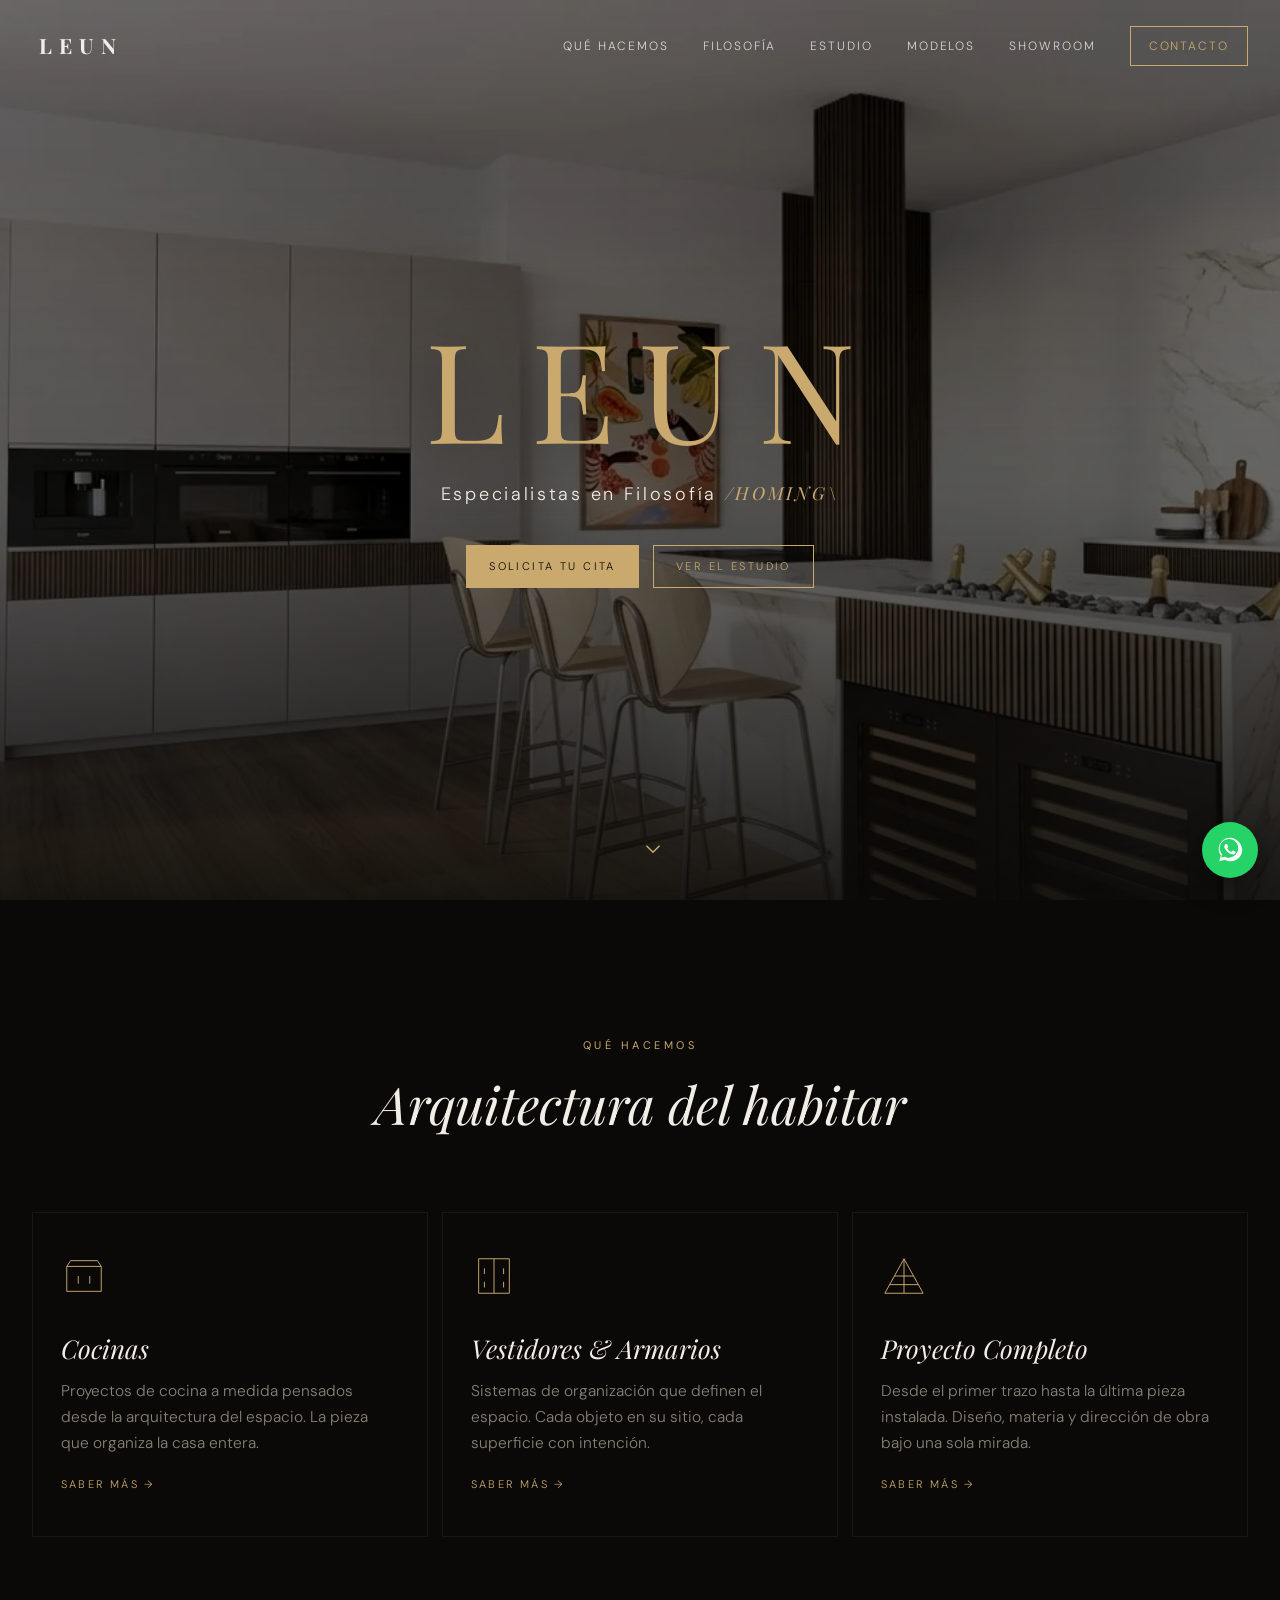
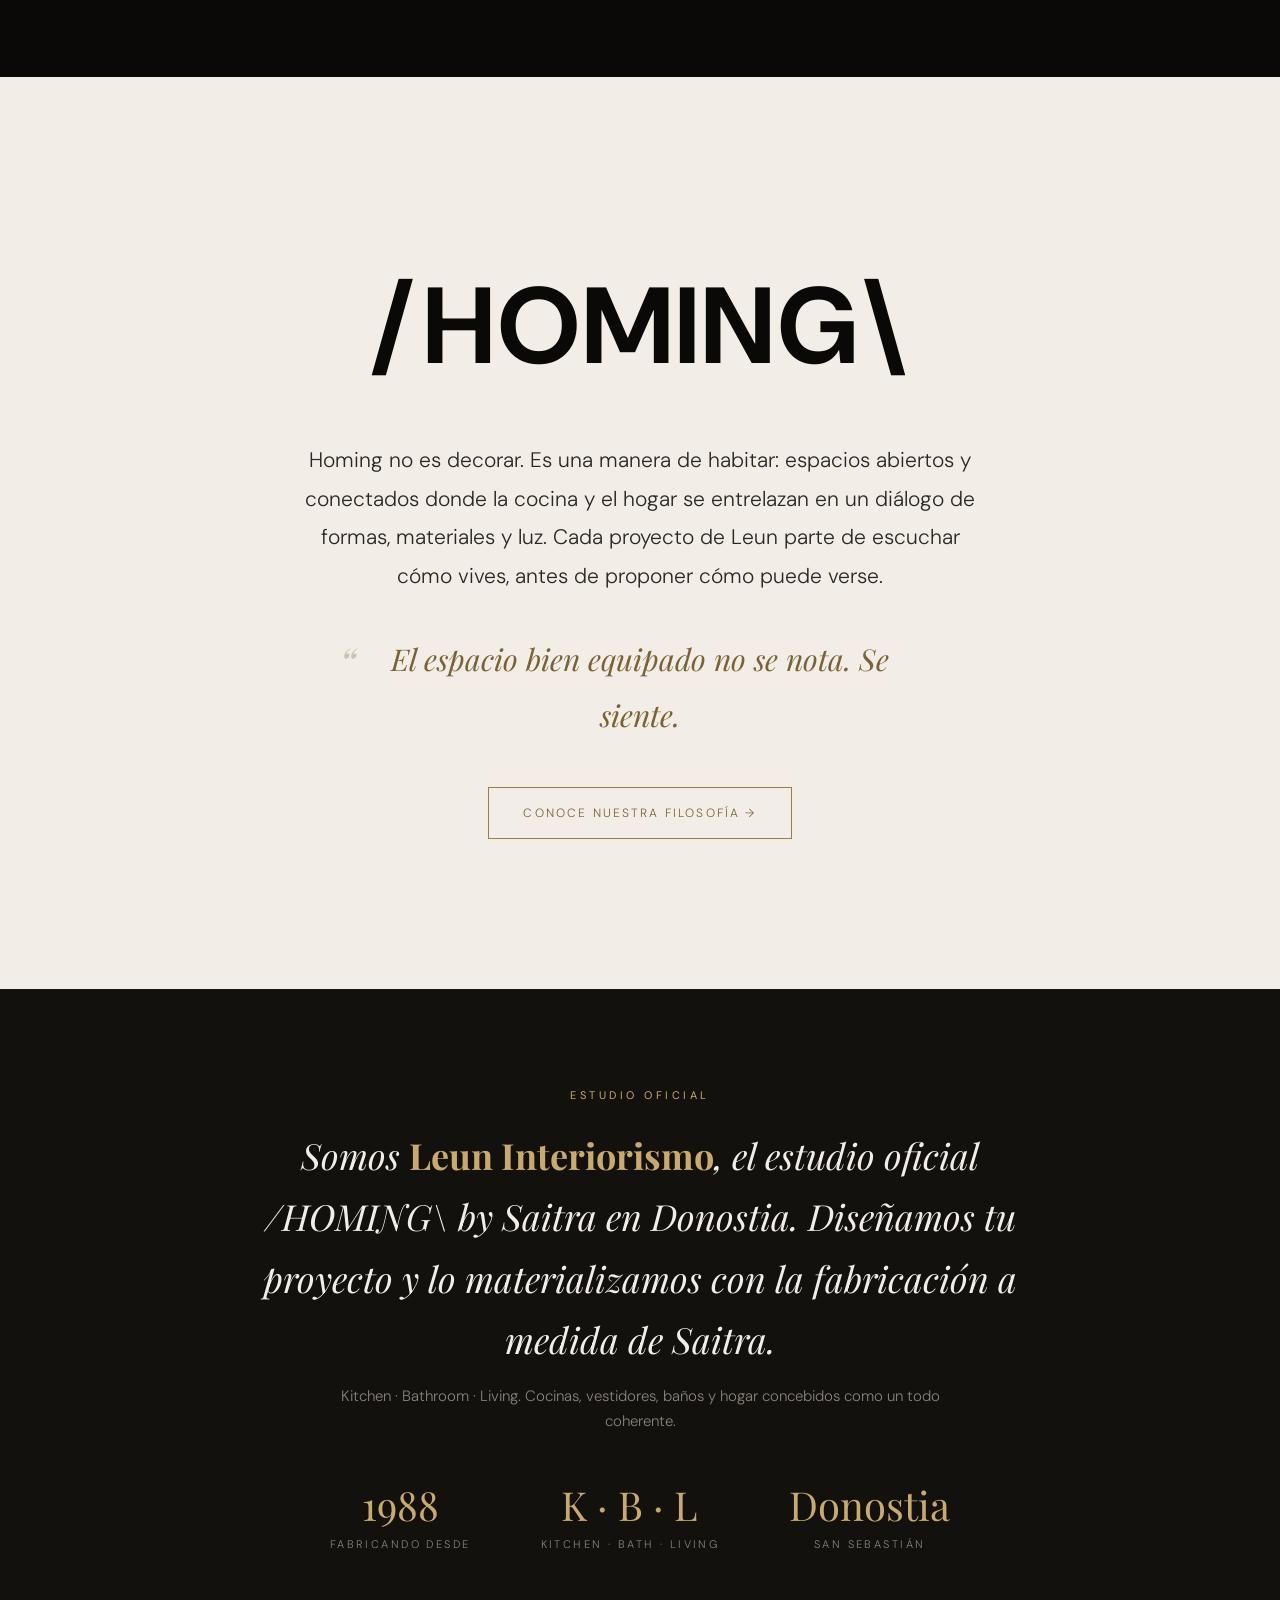
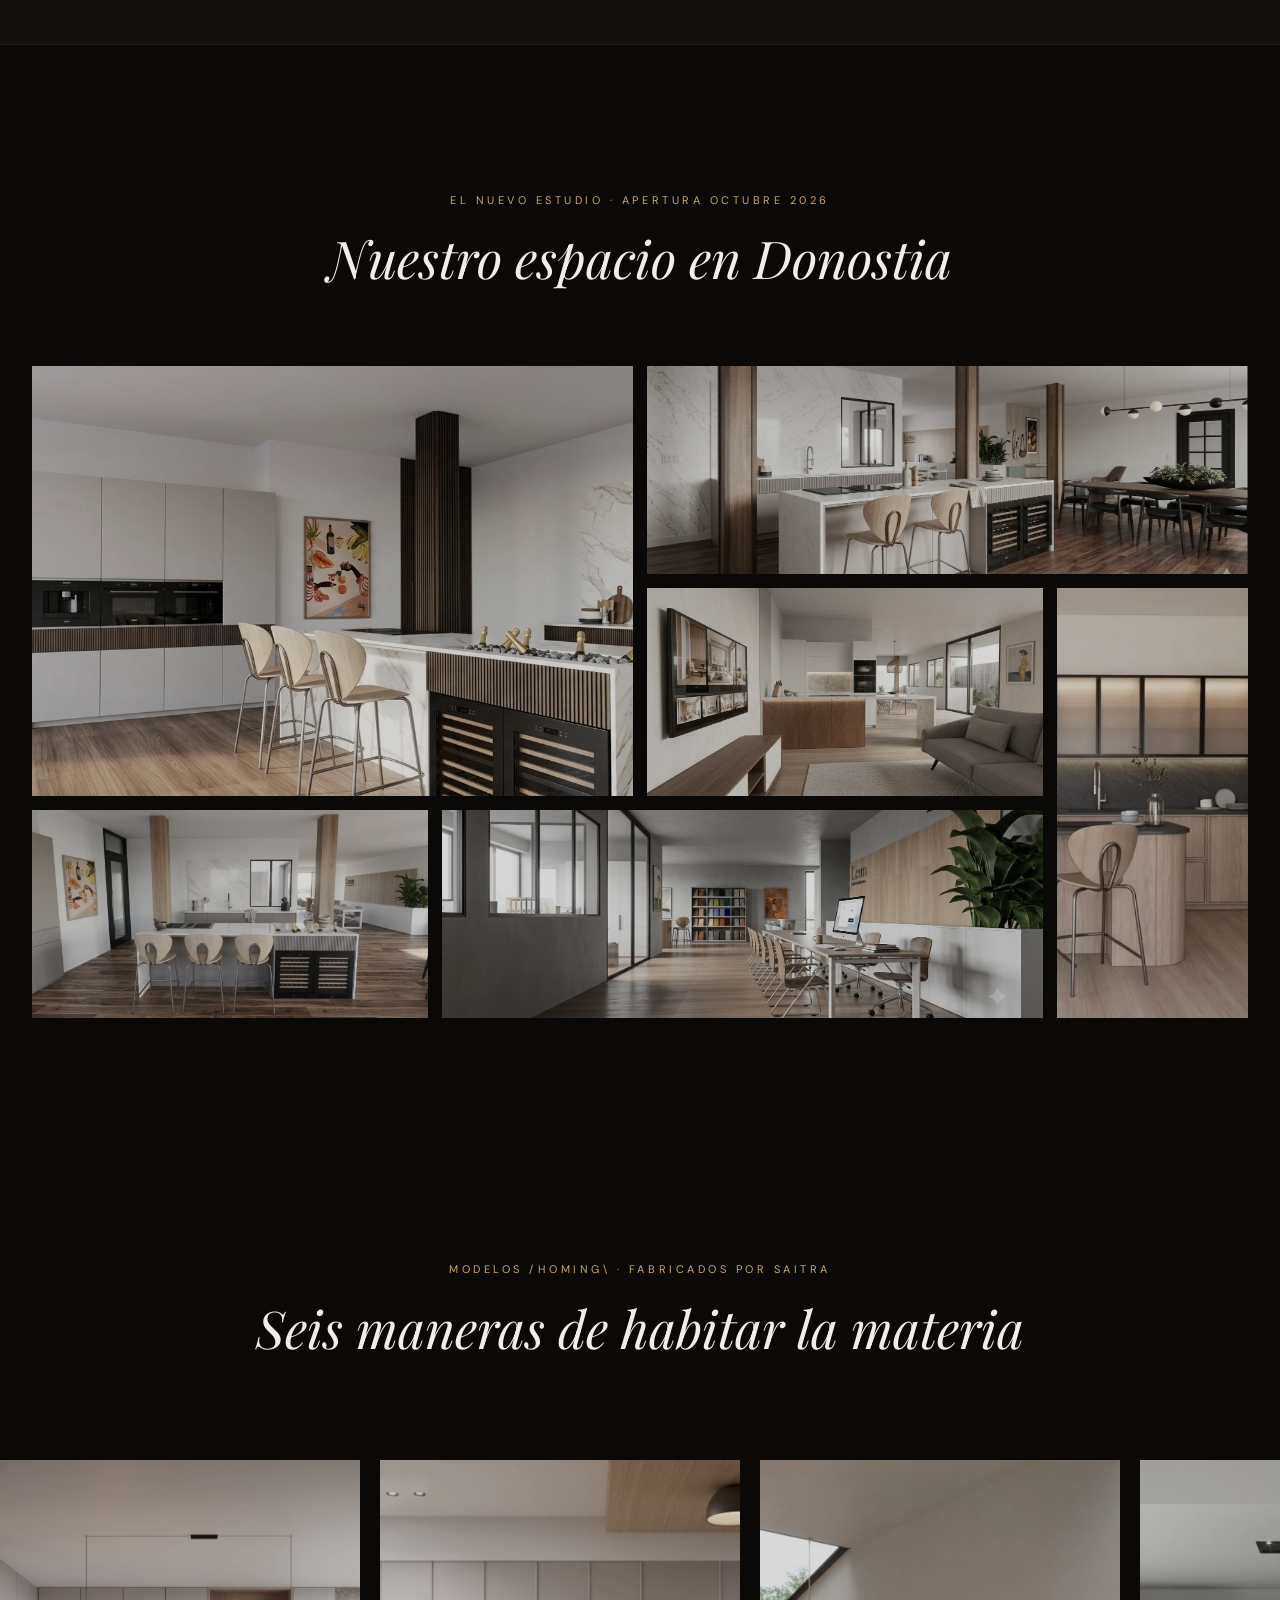
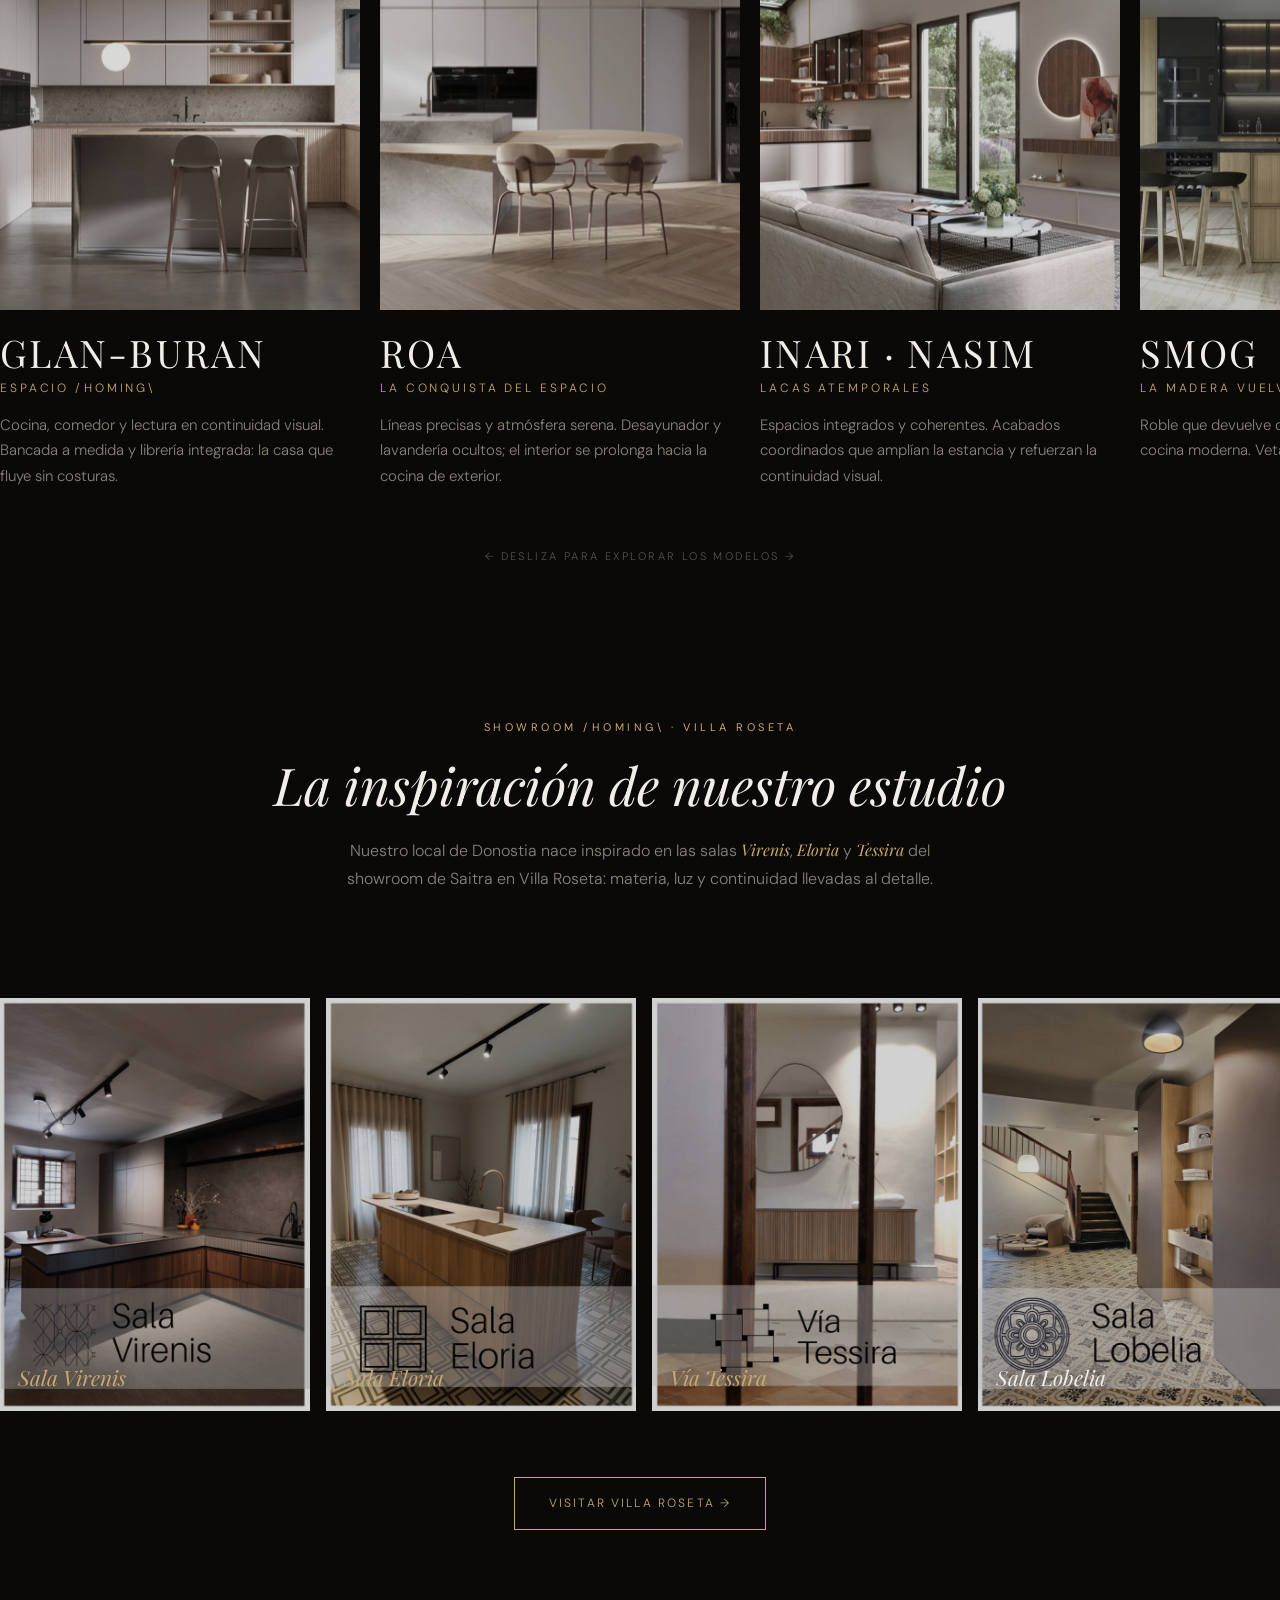
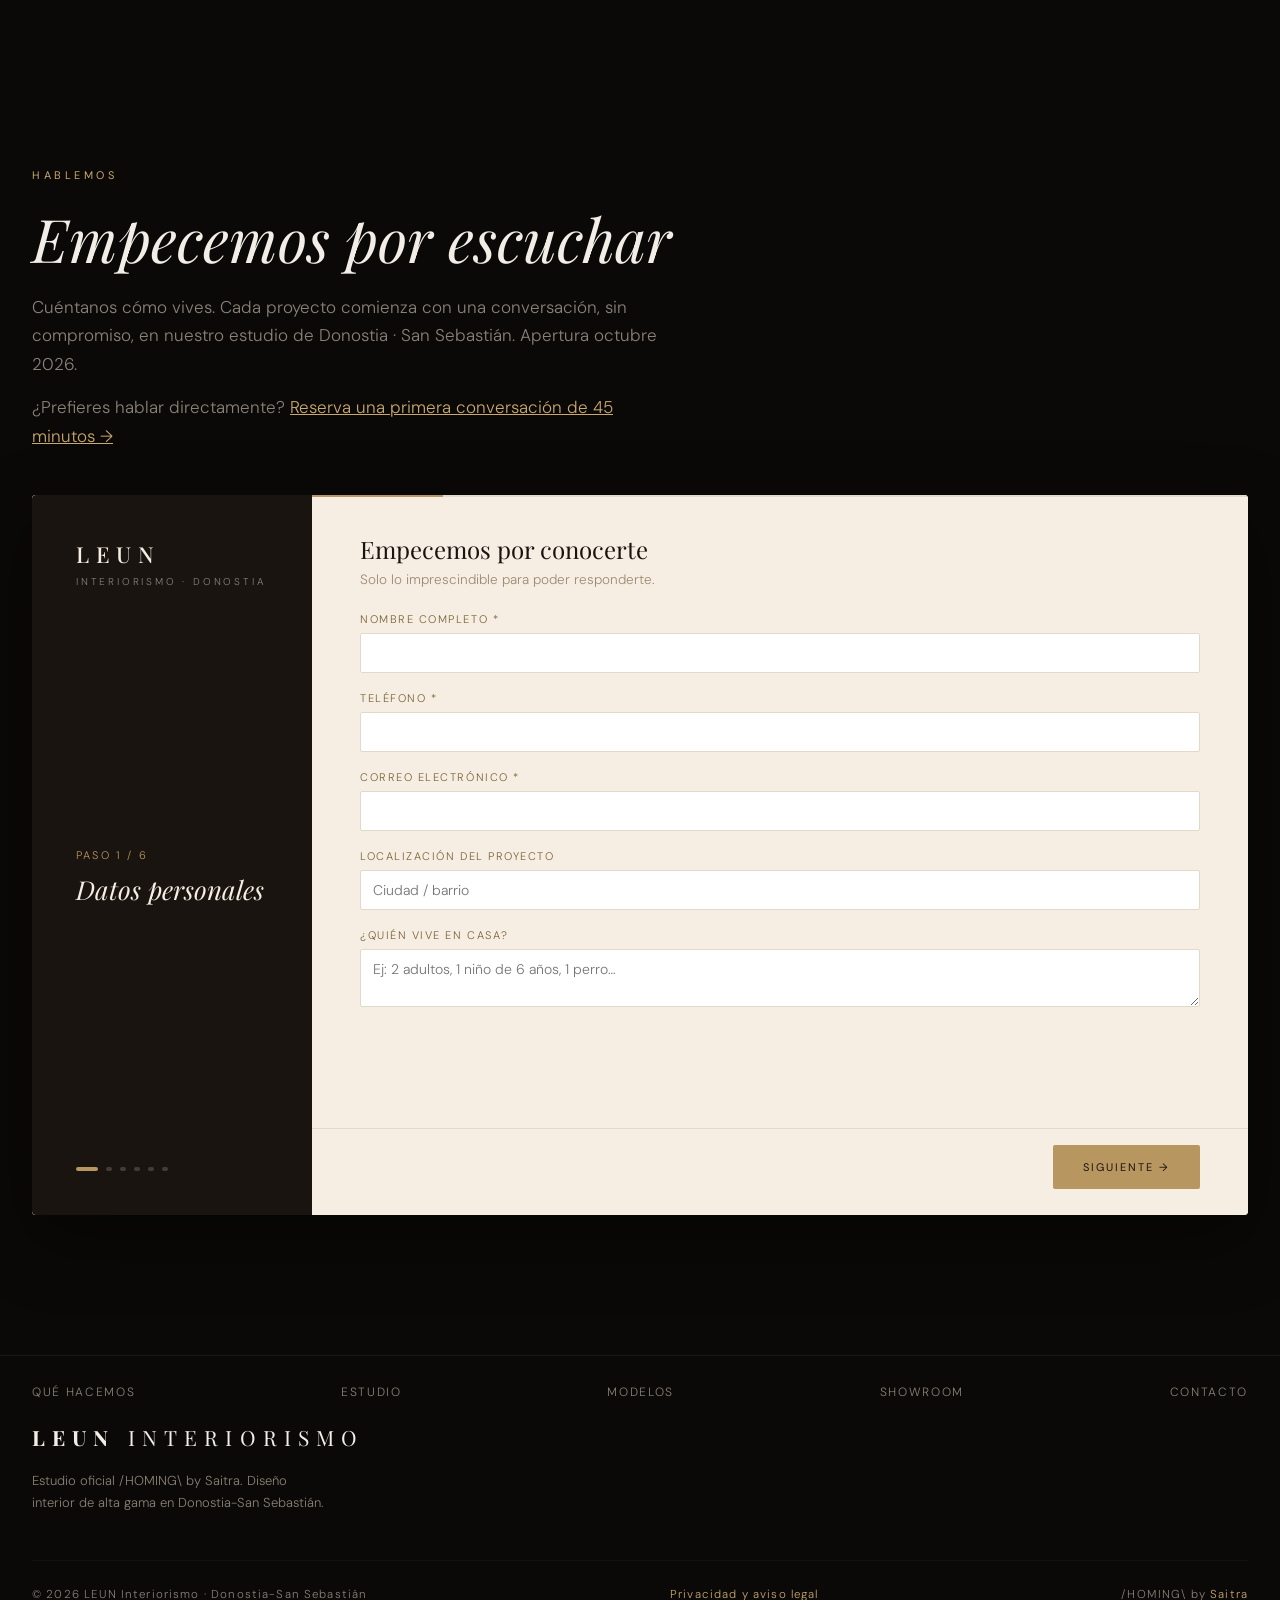
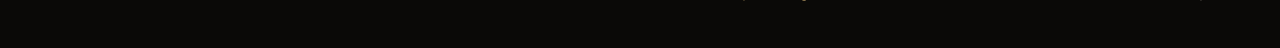
==== index.html @ 3ae23e48 "Add files via upload" ====
<!DOCTYPE html>
<html lang="es">
<head>
<meta charset="UTF-8">
<meta name="viewport" content="width=device-width, initial-scale=1">

<!-- ===================== SEO ===================== -->
<title>LEUN Interiorismo · Cocinas y vestidores de alta gama en Donostia | /HOMING\ by Saitra</title>
<meta name="description" content="Estudio de interiorismo de alta gama en Donostia-San Sebastián especializado en cocinas, vestidores y equipamiento del hogar. Estudio oficial /HOMING\ by Saitra. Apertura octubre 2026.">
<meta name="keywords" content="interiorismo Donostia, cocinas a medida San Sebastián, vestidores Gipuzkoa, reformas alta gama, diseño de cocinas, HOMING Saitra, Leun Interiorismo">
<meta name="author" content="LEUN Interiorismo">
<meta name="robots" content="index, follow, max-image-preview:large">
<meta name="theme-color" content="#0A0907">
<link rel="canonical" href="https://leun26.github.io/leun-web/">

<!-- Open Graph -->
<meta property="og:type" content="website">
<meta property="og:locale" content="es_ES">
<meta property="og:site_name" content="LEUN Interiorismo">
<meta property="og:title" content="LEUN Interiorismo · Filosofía /HOMING\ en Donostia">
<meta property="og:description" content="Diseño interior de alta gama: cocinas, vestidores y proyecto completo. Estudio oficial /HOMING\ by Saitra. Donostia-San Sebastián.">
<meta property="og:url" content="https://leun26.github.io/leun-web/">
<meta property="og:image" content="https://leun26.github.io/leun-web/assets/img/hero.jpg">
<meta name="twitter:card" content="summary_large_image">
<meta name="twitter:title" content="LEUN Interiorismo · Filosofía /HOMING\">
<meta name="twitter:description" content="Cocinas y vestidores de alta gama en Donostia. Estudio oficial /HOMING\ by Saitra.">
<meta name="twitter:image" content="https://leun26.github.io/leun-web/assets/img/hero.jpg">

<!-- Iconos / manifest -->
<link rel="icon" href="favicon.svg" type="image/svg+xml">
<link rel="apple-touch-icon" href="apple-touch-icon.png">
<link rel="manifest" href="site.webmanifest">

<!-- Fuentes -->
<link rel="preconnect" href="https://fonts.googleapis.com">
<link rel="preconnect" href="https://fonts.gstatic.com" crossorigin>
<link href="https://fonts.googleapis.com/css2?family=DM+Sans:wght@300;400;500&family=Playfair+Display:ital,wght@0,400;0,700;1,400;1,700&display=swap" rel="stylesheet">

<!-- Rendimiento: precarga del hero (LCP) -->
<link rel="preload" as="image" href="assets/img/hero.webp" type="image/webp" fetchpriority="high">

<link rel="stylesheet" href="css/style.css">

<!-- ============ Datos estructurados (SEO local) ============ -->
<script type="application/ld+json">
{
  "@context": "https://schema.org",
  "@type": ["LocalBusiness", "HomeAndConstructionBusiness"],
  "name": "LEUN Interiorismo",
  "description": "Estudio de interiorismo de alta gama especializado en cocinas, vestidores y equipamiento del hogar. Estudio oficial /HOMING\\ by Saitra.",
  "url": "https://leun26.github.io/leun-web/",
  "image": "https://leun26.github.io/leun-web/assets/img/hero.jpg",
  "email": "hola@leuninteriorismo.com",
  "areaServed": ["Donostia-San Sebastián", "Gipuzkoa", "País Vasco"],
  "address": {
    "@type": "PostalAddress",
    "addressLocality": "Donostia-San Sebastián",
    "addressRegion": "Gipuzkoa",
    "addressCountry": "ES"
  },
  "openingHoursSpecification": [],
  "foundingDate": "2026-10",
  "knowsAbout": ["Interiorismo", "Diseño de cocinas", "Vestidores y armarios", "Reformas de alta gama", "Equipamiento del hogar"],
  "brand": { "@type": "Brand", "name": "/HOMING\\ by Saitra" },
  "priceRange": "$$$"
}
</script>
</head>
<body>
<a class="skip" href="#main">Saltar al contenido</a>

<!-- ===================== HEADER / NAV ===================== -->
<header>
  <nav id="nav" aria-label="Navegación principal">
    <a href="#hero" class="brand" aria-label="LEUN Interiorismo — inicio"><b>LEUN</b></a>
    <div class="nav-links" id="navLinks">
      <a href="#servicios">Qué hacemos</a>
      <a href="#filosofia">Filosofía</a>
      <a href="#portfolio">Estudio</a>
      <a href="#colecciones">Modelos</a>
      <a href="#showroom">Showroom</a>
      <a href="#contacto" class="nav-cta">Contacto</a>
    </div>
    <button class="burger" id="burger" aria-label="Abrir menú" aria-expanded="false" aria-controls="navLinks">
      <span></span><span></span><span></span>
    </button>
  </nav>
</header>

<main id="main">

  <!-- ===================== HERO ===================== -->
  <section class="hero" id="hero">
    <div class="hero-media">
      <picture>
        <source type="image/webp" srcset="assets/img/hero.webp">
        <img src="assets/img/hero.jpg" alt="Cocina contemporánea de alta gama con isla de mármol y campana en madera alistonada — LEUN Interiorismo" width="1586" height="672" fetchpriority="high" decoding="async">
      </picture>
    </div>
    <div class="hero-overlay"></div>
    <div class="hero-content">
      <h1>LEUN<span class="visually-hidden"> — Interiorismo, cocinas y vestidores de alta gama en Donostia-San Sebastián</span></h1>
      <p class="sub">Especialistas en Filosofía <i>/HOMING\</i></p>
      <div class="hero-cta">
        <a href="https://calendly.com/iguainlopez/primera-conversacion-leun-interiorismo" target="_blank" rel="noopener" class="badge solid">Solicita tu cita</a>
        <a href="#portfolio" class="badge">Ver el estudio</a>
      </div>
    </div>
    <a href="#servicios" class="scroll-ind" aria-label="Desplázate hacia abajo">
      <svg viewBox="0 0 24 24" fill="none" stroke-width="1.4" aria-hidden="true"><path d="M6 9l6 6 6-6"/></svg>
    </a>
  </section>

  <!-- ===================== QUÉ HACEMOS ===================== -->
  <section class="services" id="servicios">
    <div class="wrap">
      <div class="section-head reveal">
        <span class="eyebrow">Qué hacemos</span>
        <h2>Arquitectura del habitar</h2>
      </div>
      <div class="grid3">
        <article class="svc reveal">
          <svg class="svc-icon" viewBox="0 0 48 48" aria-hidden="true"><path d="M6 14h36M6 14v26h36V14M6 14l4-6h28l4 6M18 24v8M30 24v8"/></svg>
          <h3>Cocinas</h3>
          <p>Proyectos de cocina a medida pensados desde la arquitectura del espacio. La pieza que organiza la casa entera.</p>
          <a class="svc-more" href="cocinas.html">Saber más →</a>
        </article>
        <article class="svc reveal d1">
          <svg class="svc-icon" viewBox="0 0 48 48" aria-hidden="true"><path d="M8 6h32v36H8zM24 6v36M14 16v6M34 16v6M14 30v6M34 30v6"/></svg>
          <h3>Vestidores &amp; Armarios</h3>
          <p>Sistemas de organización que definen el espacio. Cada objeto en su sitio, cada superficie con intención.</p>
          <a class="svc-more" href="vestidores.html">Saber más →</a>
        </article>
        <article class="svc reveal d2">
          <svg class="svc-icon" viewBox="0 0 48 48" aria-hidden="true"><path d="M4 42L24 6l20 36zM24 6v36M14 24h20M9 33h30"/></svg>
          <h3>Proyecto Completo</h3>
          <p>Desde el primer trazo hasta la última pieza instalada. Diseño, materia y dirección de obra bajo una sola mirada.</p>
          <a class="svc-more" href="proyecto-completo.html">Saber más →</a>
        </article>
      </div>
    </div>
  </section>

  <!-- ===================== FILOSOFÍA ===================== -->
  <section class="philo" id="filosofia">
    <div class="wrap">
      <p class="big reveal">/HOMING\</p>
      <p class="reveal d1">Homing no es decorar. Es una manera de habitar: espacios abiertos y conectados donde la cocina y el hogar se entrelazan en un diálogo de formas, materiales y luz. Cada proyecto de Leun parte de escuchar cómo vives, antes de proponer cómo puede verse.</p>
      <p class="quote reveal d2">El espacio bien equipado no se nota. Se siente.</p>
      <a href="#contacto" class="btn-ghost reveal d2">Conoce nuestra filosofía →</a>
    </div>
  </section>

  <!-- ===================== ESTUDIO OFICIAL (PARTNER) ===================== -->
  <section class="partner" aria-label="Estudio oficial /HOMING\ by Saitra">
    <div class="wrap">
      <p class="eyebrow reveal">Estudio oficial</p>
      <p class="lede reveal">Somos <b>Leun Interiorismo</b>, el estudio oficial /HOMING\ by Saitra en Donostia. Diseñamos tu proyecto y lo materializamos con la fabricación a medida de Saitra.</p>
      <p class="sub reveal d1">Kitchen · Bathroom · Living. Cocinas, vestidores, baños y hogar concebidos como un todo coherente.</p>
      <div class="stats">
        <div class="stat reveal"><div class="num">1988</div><div class="lab">Fabricando desde</div></div>
        <div class="stat reveal d1"><div class="num">K · B · L</div><div class="lab">Kitchen · Bath · Living</div></div>
        <div class="stat reveal d2"><div class="num">Donostia</div><div class="lab">San Sebastián</div></div>
      </div>
    </div>
  </section>

  <!-- ===================== PORTAFOLIO (GRID MAGAZINE) ===================== -->
  <section class="portfolio" id="portfolio">
    <div class="wrap">
      <div class="section-head reveal">
        <span class="eyebrow">El nuevo estudio · Apertura octubre 2026</span>
        <h2>Nuestro espacio en Donostia</h2>
      </div>
      <div class="portfolio-grid">
        <a class="proj reveal" href="#contacto" aria-label="Cocina en mármol">
          <img src="assets/img/local-marmol.jpg" alt="Exposición de cocina en mármol del estudio LEUN con isla, vinotecas y frente de armarios lacados" loading="lazy" decoding="async" width="1586" height="672">
          <span class="proj-info"><h3>Cocina en mármol</h3><span class="proj-tags">Isla central · Vinoteca integrada</span></span>
        </a>
        <a class="proj reveal" href="#contacto" aria-label="Cocina y comedor">
          <picture><source type="image/webp" srcset="assets/img/proy-comedor.webp"><img src="assets/img/proy-comedor.jpg" alt="Cocina abierta integrada con comedor y vinoteca" loading="lazy" decoding="async" width="1586" height="672"></picture>
          <span class="proj-info"><h3>Cocina + comedor</h3><span class="proj-tags">Vinoteca y office · Open plan</span></span>
        </a>
        <a class="proj reveal" href="#contacto" aria-label="Salón y cocina">
          <img src="assets/img/local-living.jpg" alt="Zona living del estudio LEUN: salón con sofá conectado a cocina abierta" loading="lazy" decoding="async" width="1586" height="672">
          <span class="proj-info"><h3>Salón + cocina</h3><span class="proj-tags">Espacio conectado /HOMING\</span></span>
        </a>
        <a class="proj reveal" href="#contacto" aria-label="Materioteca">
          <picture><source type="image/webp" srcset="assets/img/materiales.webp"><img src="assets/img/materiales.jpg" alt="Muestrario de lacas, maderas y piedras del estudio" loading="lazy" decoding="async" width="1276" height="672"></picture>
          <span class="proj-info"><h3>Materioteca</h3><span class="proj-tags">Lacas, maderas y piedras</span></span>
        </a>
        <a class="proj reveal" href="#contacto" aria-label="Cocina con isla">
          <picture><source type="image/webp" srcset="assets/img/proy-cocina-isla.webp"><img src="assets/img/proy-cocina-isla.jpg" alt="Cocina con isla y encimera de cuarzo" loading="lazy" decoding="async" width="1586" height="672"></picture>
          <span class="proj-info"><h3>Cocina + isla</h3><span class="proj-tags">Showroom · Encimera de cuarzo</span></span>
        </a>
        <a class="proj reveal" href="#contacto" aria-label="Zona de proyecto">
          <img src="assets/img/local-oficina.jpg" alt="Zona de proyecto del estudio LEUN con mesas de trabajo y biblioteca de materiales" loading="lazy" decoding="async" width="1586" height="672">
          <span class="proj-info"><h3>Zona de proyecto</h3><span class="proj-tags">Mesa de diseño · Materioteca</span></span>
        </a>
      </div>
    </div>
  </section>

  <!-- ===================== ANTES / DESPUÉS (reservado) =====================
       Sección comparador antes/después: lista para activar cuando haya
       fotografías reales de una reforma. El CSS (.ba*) y el JS ya están
       incluidos; basta con reinsertar este bloque <section class="bawrap" id="proceso">.
  ====================================================================== -->

  <!-- ===================== MODELOS /HOMING\ ===================== -->
  <section class="collections" id="colecciones">
    <div class="wrap">
      <div class="section-head reveal">
        <span class="eyebrow">Modelos /HOMING\ · Fabricados por Saitra</span>
        <h2>Seis maneras de habitar la materia</h2>
      </div>
    </div>
    <div class="coll-track">
      <a class="coll reveal" href="https://saitra.com/producto/cocinas/glan-buran/" target="_blank" rel="noopener">
        <div class="coll-img"><img src="assets/img/modelo-glan-buran.jpg" alt="Modelo Glan-Buran" loading="lazy" decoding="async"></div>
        <h3>GLAN-BURAN</h3><div class="mean">Espacio /HOMING\</div>
        <p>Cocina, comedor y lectura en continuidad visual. Bancada a medida y librería integrada: la casa que fluye sin costuras.</p>
      </a>
      <a class="coll reveal" href="https://saitra.com/roa/" target="_blank" rel="noopener">
        <div class="coll-img"><img src="assets/img/modelo-roa.jpg" alt="Modelo Roa" loading="lazy" decoding="async"></div>
        <h3>ROA</h3><div class="mean">La conquista del espacio</div>
        <p>Líneas precisas y atmósfera serena. Desayunador y lavandería ocultos; el interior se prolonga hacia la cocina de exterior.</p>
      </a>
      <a class="coll reveal" href="https://saitra.com/producto/cocinas/lacas/inari-nasim/" target="_blank" rel="noopener">
        <div class="coll-img"><img src="assets/img/modelo-inari-nasim.jpg" alt="Modelo Inari-Nasim" loading="lazy" decoding="async"></div>
        <h3>INARI · NASIM</h3><div class="mean">Lacas atemporales</div>
        <p>Espacios integrados y coherentes. Acabados coordinados que amplían la estancia y refuerzan la continuidad visual.</p>
      </a>
      <a class="coll reveal" href="https://saitra.com/producto/cocinas/maderas/smog/" target="_blank" rel="noopener">
        <div class="coll-img"><img src="assets/img/modelo-smog.jpg" alt="Modelo Smog en madera de roble" loading="lazy" decoding="async"></div>
        <h3>SMOG</h3><div class="mean">La madera vuelve</div>
        <p>Roble que devuelve calidez y atemporalidad a la cocina moderna. Veta honesta, presencia serena.</p>
      </a>
      <a class="coll reveal" href="https://saitra.com/producto/cocinas/maderas/halo/" target="_blank" rel="noopener">
        <div class="coll-img"><img src="assets/img/modelo-halo.jpg" alt="Modelo Halo en eucalipto con tirador SUA" loading="lazy" decoding="async"></div>
        <h3>HALO</h3><div class="mean">Eucalipto y equilibrio</div>
        <p>Puerta en madera de eucalipto con el tirador integrado SUA. Diseño, ergonomía y durabilidad en un mismo gesto.</p>
      </a>
      <a class="coll reveal" href="https://saitra.com/producto/cocinas/lacas/sismo" target="_blank" rel="noopener">
        <div class="coll-img"><img src="assets/img/modelo-sismo.jpg" alt="Modelo Sismo en laca" loading="lazy" decoding="async"></div>
        <h3>SISMO</h3><div class="mean">El color del Mediterráneo</div>
        <p>Cocina abierta que integra sala y comedor. Distribución en U que exprime al máximo la luz natural.</p>
      </a>
    </div>
    <div class="wrap"><p class="coll-hint">← Desliza para explorar los modelos →</p></div>
  </section>

  <!-- ===================== SHOWROOM VILLA ROSETA ===================== -->
  <section class="showroom" id="showroom">
    <div class="wrap">
      <div class="section-head reveal">
        <span class="eyebrow">Showroom /HOMING\ · Villa Roseta</span>
        <h2>La inspiración de nuestro estudio</h2>
        <p class="show-intro">Nuestro local de Donostia nace inspirado en las salas <em>Virenis</em>, <em>Eloria</em> y <em>Tessira</em> del showroom de Saitra en Villa Roseta: materia, luz y continuidad llevadas al detalle.</p>
      </div>
    </div>
    <div class="show-track">
      <a class="scard reveal feat" href="https://villaroseta.com/el-showroom/#sala-virenis" target="_blank" rel="noopener"><img src="assets/img/showroom-virenis.jpg" alt="Sala Virenis" loading="lazy" decoding="async"><span>Sala Virenis</span></a>
      <a class="scard reveal feat" href="https://villaroseta.com/el-showroom/#sala-eloria" target="_blank" rel="noopener"><img src="assets/img/showroom-eloria.jpg" alt="Sala Eloria" loading="lazy" decoding="async"><span>Sala Eloria</span></a>
      <a class="scard reveal feat" href="https://villaroseta.com/el-showroom/#va-tessira" target="_blank" rel="noopener"><img src="assets/img/showroom-tessira.jpg" alt="Vía Tessira" loading="lazy" decoding="async"><span>Vía Tessira</span></a>
      <a class="scard reveal" href="https://villaroseta.com/el-showroom/#sala-lobelia" target="_blank" rel="noopener"><img src="assets/img/showroom-lobelia.jpg" alt="Sala Lobelia" loading="lazy" decoding="async"><span>Sala Lobelia</span></a>
      <a class="scard reveal" href="https://villaroseta.com/el-showroom/#sala-veluna" target="_blank" rel="noopener"><img src="assets/img/showroom-veluna.jpg" alt="Sala Veluna" loading="lazy" decoding="async"><span>Sala Veluna</span></a>
      <a class="scard reveal" href="https://villaroseta.com/el-showroom/#sala-nerina" target="_blank" rel="noopener"><img src="assets/img/showroom-nerina.jpg" alt="Sala Nerina" loading="lazy" decoding="async"><span>Sala Nerina</span></a>
    </div>
    <div class="wrap show-cta">
      <a class="btn-gold" href="https://villaroseta.com/" target="_blank" rel="noopener">Visitar Villa Roseta →</a>
    </div>
  </section>

  <!-- ===================== CONTACTO ===================== -->
  <section class="contact" id="contacto">
    <div class="wrap">
      <div class="contact-intro reveal">
        <span class="eyebrow">Hablemos</span>
        <h2>Empecemos por escuchar</h2>
        <p class="lead">Cuéntanos cómo vives. Cada proyecto comienza con una conversación, sin compromiso, en nuestro estudio de Donostia · San Sebastián. Apertura octubre 2026.</p>
        <p class="lead" style="margin-top:14px">¿Prefieres hablar directamente? <a href="https://calendly.com/iguainlopez/primera-conversacion-leun-interiorismo" target="_blank" rel="noopener" style="color:var(--gold);text-decoration:underline">Reserva una primera conversación de 45 minutos →</a></p>
      </div>
      <div class="form-embed reveal d1">
        <iframe src="formulario.html" title="Formulario de contacto · LEUN Interiorismo" loading="lazy"></iframe>
      </div>
    </div>
  </section>

</main>

<!-- ===================== FOOTER ===================== -->
<footer>
  <div class="wrap">
    <div class="foot-grid">
      <div class="foot-brand">
        <span class="brand"><b>LEUN</b> INTERIORISMO</span>
        <p>Estudio oficial /HOMING\ by Saitra. Diseño interior de alta gama en Donostia-San Sebastián.</p>
      </div>
      <nav class="foot-links" aria-label="Pie de página">
        <a href="#servicios">Qué hacemos</a>
        <a href="#portfolio">Estudio</a>
        <a href="#colecciones">Modelos</a>
        <a href="#showroom">Showroom</a>
        <a href="#contacto">Contacto</a>
      </nav>
    </div>
    <div class="foot-bottom">
      <span>© <span id="year">2026</span> LEUN Interiorismo · Donostia-San Sebastián</span>
      <span><a href="privacidad.html">Privacidad y aviso legal</a></span>
      <span>/HOMING\ by <a href="https://saitra.com" target="_blank" rel="noopener">Saitra</a></span>
    </div>
  </div>
</footer>

<!-- Lightbox del portfolio -->
<div class="lb" id="lb" role="dialog" aria-modal="true" aria-label="Imagen ampliada">
  <button class="lb-close" id="lbClose" aria-label="Cerrar">×</button>
  <img id="lbImg" src="" alt="">
  <div class="lb-cap" id="lbCap"></div>
  <a class="lb-cta" href="#contacto" id="lbCta">Quiero algo así →</a>
</div>

<!-- Botón flotante de WhatsApp: se activa poniendo el número (solo dígitos, con prefijo país, ej. 34600000000) -->
<a id="waBtn" class="wa-float" href="#" target="_blank" rel="noopener" aria-label="Escríbenos por WhatsApp" hidden>
  <svg viewBox="0 0 32 32" aria-hidden="true"><path d="M16 3C9.4 3 4 8.3 4 14.9c0 2.6.8 5 2.3 7L4.5 28l6.3-1.7c1.9 1.1 4.1 1.6 6.2 1.6 6.6 0 12-5.3 12-11.9S22.6 3 16 3zm0 21.8c-1.9 0-3.8-.5-5.4-1.5l-.4-.2-3.7 1 1-3.6-.3-.4c-1.3-1.7-2-3.8-2-6 0-5.4 4.4-9.8 9.8-9.8s9.8 4.4 9.8 9.8-4.4 9.7-9.8 9.7zm5.4-7.3c-.3-.1-1.7-.9-2-1s-.5-.1-.7.1-.8 1-.9 1.2-.3.2-.6.1c-.3-.1-1.2-.5-2.4-1.5-.9-.8-1.5-1.8-1.6-2.1s0-.5.1-.6l.4-.5c.1-.2.2-.3.3-.5s0-.4 0-.5c0-.1-.7-1.6-.9-2.2-.2-.6-.5-.5-.7-.5h-.6c-.2 0-.5.1-.8.4s-1 1-1 2.5 1.1 2.9 1.2 3.1c.1.2 2.1 3.2 5.1 4.5.7.3 1.3.5 1.7.6.7.2 1.4.2 1.9.1.6-.1 1.7-.7 2-1.4.2-.7.2-1.3.2-1.4-.1-.1-.3-.2-.6-.4z"/></svg>
</a>
<script>
(function(){
  var WHATSAPP = ''; // ← poner aquí el número cuando exista, ej. '34600000000'
  var b = document.getElementById('waBtn');
  if (WHATSAPP) {
    b.href = 'https://wa.me/' + WHATSAPP + '?text=' + encodeURIComponent('Hola, me gustaría información sobre un proyecto de interiorismo.');
    b.hidden = false;
  }
})();
</script>

<script src="js/main.js" defer></script>
</body>
</html>
---- css/style.css ----
/* ===========================================================
   LEUN INTERIORISMO — style.css
   Estudio oficial /HOMING\ by Saitra · Donostia-San Sebastián
   Vanilla CSS3. Sin frameworks. Mobile-first.
   =========================================================== */

:root{
  --obsidian:#0A0907;
  --obsidian-soft:#13110E;
  --gold:#C9A96E;
  --gold-dim:#A8895280;
  --hueso:#F2EDE6;
  --piedra:#8A8278;
  --white:#FFFFFF;
  --maxw:1280px;
}
*{margin:0;padding:0;box-sizing:border-box}
html{scroll-behavior:smooth}
body{
  background:var(--obsidian);
  color:var(--hueso);
  font-family:'DM Sans',sans-serif;
  font-weight:300;
  line-height:1.7;
  -webkit-font-smoothing:antialiased;
  overflow-x:hidden;
}
h1,h2,h3,h4{font-family:'Playfair Display',serif;font-weight:400;line-height:1.1}
a{color:inherit;text-decoration:none}
img{display:block;max-width:100%}
section{position:relative}
.wrap{max-width:var(--maxw);margin:0 auto;padding:0 20px}
.eyebrow{
  font-size:11px;letter-spacing:.32em;text-transform:uppercase;
  color:var(--gold);font-weight:400;margin-bottom:20px;display:inline-block;
}

/* Texto solo para lectores de pantalla / SEO */
.visually-hidden{position:absolute;width:1px;height:1px;margin:-1px;padding:0;overflow:hidden;clip:rect(0 0 0 0);white-space:nowrap;border:0}

/* Skip link (accesibilidad) */
.skip{position:absolute;left:-9999px;top:0;background:var(--gold);color:var(--obsidian);
  padding:10px 16px;z-index:200;font-size:13px;letter-spacing:.1em}
.skip:focus{left:12px;top:12px}

/* Reveal on scroll */
.reveal{opacity:0;transform:translateY(34px);transition:opacity 1s cubic-bezier(.16,.7,.3,1),transform 1s cubic-bezier(.16,.7,.3,1)}
.reveal.in{opacity:1;transform:none}
.reveal.d1{transition-delay:.1s}.reveal.d2{transition-delay:.22s}.reveal.d3{transition-delay:.34s}
@media(prefers-reduced-motion:reduce){.reveal{opacity:1;transform:none;transition:none}}

/* ---------- NAV ---------- */
nav{
  position:fixed;top:0;left:0;right:0;z-index:100;
  display:flex;align-items:center;justify-content:space-between;
  padding:22px 20px;transition:padding .4s ease,background .4s ease,backdrop-filter .4s ease;
}
nav.scrolled{
  padding:14px 20px;background:rgba(10,9,7,.82);
  backdrop-filter:blur(14px);-webkit-backdrop-filter:blur(14px);border-bottom:1px solid #ffffff10;
}
.brand{font-family:'Playfair Display',serif;font-size:21px;letter-spacing:.34em;color:var(--hueso);padding-left:.34em}
.brand b{font-weight:700}
.nav-links{display:flex;gap:34px;align-items:center}
.nav-links a{font-size:12px;letter-spacing:.16em;text-transform:uppercase;color:var(--hueso);opacity:.85;transition:color .3s,opacity .3s;position:relative}
.nav-links a::after{content:"";position:absolute;left:0;bottom:-6px;width:0;height:1px;background:var(--gold);transition:width .35s ease}
.nav-links a:hover,.nav-links a:focus-visible{color:var(--gold);opacity:1}
.nav-links a:hover::after{width:100%}
.nav-cta{border:1px solid var(--gold);padding:9px 18px!important;color:var(--gold)!important;opacity:1!important}
.nav-cta::after{display:none}
.nav-cta:hover{background:var(--gold);color:var(--obsidian)!important}
.burger{display:flex;flex-direction:column;gap:5px;cursor:pointer;width:28px;height:20px;justify-content:center;z-index:120;background:none;border:0}
.burger span{height:1.5px;background:var(--hueso);transition:.35s;display:block}
.burger.open span:nth-child(1){transform:translateY(6.5px) rotate(45deg)}
.burger.open span:nth-child(2){opacity:0}
.burger.open span:nth-child(3){transform:translateY(-6.5px) rotate(-45deg)}

/* ---------- HERO ---------- */
.hero{height:100vh;min-height:600px;display:flex;align-items:center;justify-content:center;text-align:center;overflow:hidden}
.hero-media{position:absolute;inset:0;z-index:0}
.hero-media img{width:100%;height:100%;object-fit:cover;transform:scale(1.08);animation:slowzoom 20s ease-out forwards}
@keyframes slowzoom{to{transform:scale(1)}}
.hero-overlay{position:absolute;inset:0;background:linear-gradient(180deg,rgba(0,0,0,.45) 0%,rgba(0,0,0,.55) 55%,rgba(10,9,7,.92) 100%);z-index:1}
.hero-content{position:relative;z-index:2;padding:0 22px}
.hero h1{
  font-size:clamp(64px,13vw,138px);color:var(--gold);letter-spacing:.18em;
  font-weight:400;padding-left:.18em;text-shadow:0 4px 60px rgba(0,0,0,.5);
  opacity:0;animation:fadeUp 1.4s cubic-bezier(.16,.7,.3,1) .2s forwards}
.hero .sub{font-size:clamp(14px,1.5vw,18px);font-weight:300;color:var(--hueso);letter-spacing:.15em;margin-top:14px;
  opacity:0;animation:fadeUp 1.4s cubic-bezier(.16,.7,.3,1) .55s forwards}
.hero .sub i{font-family:'Playfair Display',serif;font-style:italic;color:var(--gold)}
.hero-cta{display:inline-flex;gap:14px;flex-wrap:wrap;justify-content:center;margin-top:36px;
  opacity:0;animation:fadeUp 1.4s cubic-bezier(.16,.7,.3,1) .9s forwards}
.badge{display:inline-block;border:1px solid var(--gold);padding:11px 22px;font-size:11px;letter-spacing:.22em;text-transform:uppercase;color:var(--gold);transition:.4s}
.badge.solid{background:var(--gold);color:var(--obsidian)}
.badge:hover{background:var(--gold);color:var(--obsidian)}
.badge.solid:hover{background:transparent;color:var(--gold)}
@keyframes fadeUp{from{opacity:0;transform:translateY(28px)}to{opacity:1;transform:none}}
.scroll-ind{position:absolute;bottom:30px;left:50%;transform:translateX(-50%);z-index:3;opacity:0;animation:fadeUp 1.2s 1.4s forwards}
.scroll-ind svg{width:26px;height:26px;stroke:var(--gold);animation:pulse 2s ease-in-out infinite}
@keyframes pulse{0%,100%{transform:translateY(0);opacity:.4}50%{transform:translateY(8px);opacity:1}}

/* ---------- SECTION HEAD ---------- */
.section-head{text-align:center;margin-bottom:64px}
.section-head h2{font-size:clamp(32px,5vw,52px);font-style:italic}

/* ---------- SERVICIOS ---------- */
.services{padding:100px 0 110px;background:var(--obsidian)}
.grid3{display:grid;grid-template-columns:1fr;gap:14px}
.svc{padding:40px 28px;border:1px solid #ffffff0f;transition:border-color .5s,background .5s,transform .5s}
.svc:hover{border-color:var(--gold-dim);background:#ffffff05;transform:translateY(-6px)}
.svc-icon{width:46px;height:46px;stroke:var(--gold);stroke-width:1;fill:none;margin-bottom:28px}
.svc h3{font-size:26px;font-style:italic;margin-bottom:14px}
.svc p{color:var(--piedra);font-size:15.5px}
.svc-more{display:inline-block;margin-top:18px;font-size:11px;letter-spacing:.2em;text-transform:uppercase;color:var(--gold);transition:opacity .3s}
.svc-more:hover{opacity:.7}

/* ---------- FILOSOFÍA ---------- */
.philo{background:var(--hueso);color:var(--obsidian);padding:100px 0}
.philo .wrap{max-width:880px;text-align:center}
.philo .big{font-size:clamp(58px,11vw,108px);font-weight:700;color:var(--obsidian);letter-spacing:.02em;margin-bottom:14px}
.philo p{font-size:clamp(17px,2vw,21px);font-weight:300;color:#2b2823;max-width:680px;margin:0 auto 36px;line-height:1.85}
.philo .quote{font-family:'Playfair Display',serif;font-style:italic;font-size:clamp(22px,3vw,30px);color:#7A6234;margin:0 auto 44px;max-width:560px;position:relative}
.philo .quote::before{content:"\201C";position:absolute;left:-.5em;top:-.2em;font-size:1.4em;opacity:.3}
.btn-ghost{display:inline-block;border:1px solid #9c7e44;color:#7A6234;padding:15px 34px;font-size:12px;letter-spacing:.18em;text-transform:uppercase;transition:.4s}
.btn-ghost:hover{background:var(--obsidian);border-color:var(--obsidian);color:var(--gold)}

/* ---------- PARTNER BAND ---------- */
.partner{background:var(--obsidian-soft);padding:80px 0;text-align:center;border-top:1px solid #ffffff0a;border-bottom:1px solid #ffffff0a}
.partner .lede{font-family:'Playfair Display',serif;font-style:italic;font-size:clamp(23px,3.4vw,36px);color:var(--hueso);max-width:780px;margin:0 auto 14px}
.partner .lede b{font-style:normal;font-weight:700;color:var(--gold)}
.partner .sub{color:var(--piedra);font-size:15px;max-width:600px;margin:0 auto 50px}
.stats{display:flex;justify-content:center;gap:48px;flex-wrap:wrap}
.stat .num{font-family:'Playfair Display',serif;font-size:38px;color:var(--gold);line-height:1}
.stat .lab{font-size:11px;letter-spacing:.22em;text-transform:uppercase;color:var(--piedra);margin-top:10px}

/* ---------- PORTAFOLIO (CSS GRID MAGAZINE) ---------- */
.portfolio{padding:96px 0 100px}
.portfolio-grid{display:grid;grid-template-columns:1fr;gap:14px;grid-auto-rows:200px}
.proj{position:relative;overflow:hidden;cursor:pointer;background:#1a1714;aspect-ratio:4/3}
.proj img{width:100%;height:100%;object-fit:cover;transition:transform 1.2s cubic-bezier(.16,.7,.3,1),filter .8s;filter:grayscale(.22) brightness(.84)}
.proj:hover img,.proj:focus-within img{transform:scale(1.06);filter:grayscale(0) brightness(.96)}
.proj-info{position:absolute;inset:0;display:flex;flex-direction:column;justify-content:flex-end;padding:30px;
  background:linear-gradient(180deg,transparent 42%,rgba(10,9,7,.86));opacity:0;transition:opacity .55s}
.proj:hover .proj-info,.proj:focus-within .proj-info{opacity:1}
.proj-info h3{font-size:28px;font-style:italic;color:var(--hueso);transform:translateY(12px);transition:transform .55s}
.proj:hover .proj-info h3{transform:none}
.proj-tags{font-size:11px;letter-spacing:.2em;text-transform:uppercase;color:var(--gold);margin-top:9px;transform:translateY(12px);transition:transform .55s .05s}
.proj:hover .proj-tags{transform:none}

/* Magazine asymmetry — desktop (6-col tessellation) */
@media(min-width:901px){
  .portfolio-grid{grid-template-columns:repeat(6,1fr);grid-auto-rows:208px}
  .proj{aspect-ratio:auto}
  .proj:nth-child(1){grid-column:1/4;grid-row:1/3}
  .proj:nth-child(2){grid-column:4/7;grid-row:1/2}
  .proj:nth-child(3){grid-column:4/6;grid-row:2/3}
  .proj:nth-child(4){grid-column:6/7;grid-row:2/4}
  .proj:nth-child(5){grid-column:1/3;grid-row:3/4}
  .proj:nth-child(6){grid-column:3/6;grid-row:3/4}
}
/* Tablet */
@media(min-width:561px) and (max-width:900px){
  .portfolio-grid{grid-template-columns:repeat(2,1fr);grid-auto-rows:210px}
  .proj{aspect-ratio:auto}
  .proj:nth-child(1){grid-column:1/3;grid-row:span 2}
  .proj:nth-child(4){grid-row:span 2}
}

/* ---------- ANTES / DESPUÉS ---------- */
.bawrap{padding:90px 0 100px;background:var(--obsidian-soft)}
.ba{position:relative;max-width:980px;margin:0 auto;aspect-ratio:16/10;overflow:hidden;border-radius:4px;
  touch-action:none;user-select:none;box-shadow:0 24px 70px rgba(0,0,0,.45)}
.ba-img{position:absolute;inset:0;width:100%;height:100%;object-fit:cover}
.ba-after{clip-path:inset(0 0 0 calc(var(--p,50) * 1%));-webkit-clip-path:inset(0 0 0 calc(var(--p,50) * 1%))}
.ba-label{position:absolute;top:18px;font-size:11px;letter-spacing:.22em;text-transform:uppercase;
  background:rgba(10,9,7,.6);color:var(--hueso);padding:6px 12px;border:1px solid #ffffff22;z-index:3;pointer-events:none}
.ba-label.before{left:18px}
.ba-label.after{right:18px;color:var(--gold);border-color:var(--gold-dim)}
.ba-handle{position:absolute;top:0;bottom:0;left:calc(var(--p,50) * 1%);width:2px;background:var(--gold);transform:translateX(-1px);z-index:4;pointer-events:none}
.ba-knob{position:absolute;top:50%;left:calc(var(--p,50) * 1%);transform:translate(-50%,-50%);z-index:5;
  width:46px;height:46px;border-radius:50%;background:rgba(10,9,7,.65);border:1px solid var(--gold);
  display:flex;align-items:center;justify-content:center;backdrop-filter:blur(4px);-webkit-backdrop-filter:blur(4px)}
.ba-knob svg{width:22px;height:22px;stroke:var(--gold);fill:none;stroke-width:1.4}
.ba:focus-visible{outline:2px solid var(--gold);outline-offset:3px}
.ba-note{text-align:center;color:var(--piedra);font-size:12px;letter-spacing:.06em;margin-top:18px;opacity:.7}

/* ---------- COLECCIONES ---------- */
.collections{padding:96px 0 50px;background:var(--obsidian)}
.coll-track{display:flex;gap:20px;overflow-x:auto;padding:24px 20px 50px;scroll-snap-type:x mandatory;-webkit-overflow-scrolling:touch}
.coll-track::-webkit-scrollbar{height:3px}
.coll-track::-webkit-scrollbar-thumb{background:var(--gold-dim)}
.coll-track::-webkit-scrollbar-track{background:#ffffff0a}
.coll{flex:0 0 78vw;max-width:360px;scroll-snap-align:start;display:block}
.coll-img{aspect-ratio:4/5;overflow:hidden;margin-bottom:22px}
.coll-img img{width:100%;height:100%;object-fit:cover;filter:grayscale(.3) brightness(.85);transition:transform 1.2s,filter .8s}
.coll:hover .coll-img img{transform:scale(1.06);filter:grayscale(0) brightness(1)}
.coll h3{font-size:38px;letter-spacing:.06em;margin-bottom:4px}
.coll .mean{font-size:12px;letter-spacing:.24em;text-transform:uppercase;color:var(--gold);margin-bottom:14px}
.coll p{color:var(--piedra);font-size:15px}
.coll-hint{text-align:center;font-size:11px;letter-spacing:.22em;text-transform:uppercase;color:var(--piedra);opacity:.6;margin-top:8px}

/* ---------- SHOWROOM (Villa Roseta) ---------- */
.showroom{padding:96px 0 90px;background:var(--obsidian)}
.show-intro{color:var(--piedra);font-size:16px;max-width:620px;margin:22px auto 0;line-height:1.8}
.show-intro em{font-family:'Playfair Display',serif;font-style:italic;color:var(--gold)}
.show-track{display:flex;gap:16px;overflow-x:auto;padding:24px 20px 36px;scroll-snap-type:x mandatory;-webkit-overflow-scrolling:touch}
.show-track::-webkit-scrollbar{height:3px}
.show-track::-webkit-scrollbar-thumb{background:var(--gold-dim)}
.scard{flex:0 0 70vw;max-width:310px;scroll-snap-align:start;position:relative;overflow:hidden;display:block}
.scard img{width:100%;aspect-ratio:3/4;object-fit:cover;filter:grayscale(.25) brightness(.82);transition:transform 1.1s cubic-bezier(.16,.7,.3,1),filter .8s}
.scard:hover img{transform:scale(1.05);filter:none}
.scard span{position:absolute;left:18px;bottom:16px;font-family:'Playfair Display',serif;font-style:italic;font-size:21px;color:var(--hueso);text-shadow:0 2px 16px rgba(0,0,0,.7)}
.scard.feat{outline:1px solid var(--gold-dim);outline-offset:-1px}
.scard.feat span{color:var(--gold)}
.show-cta{text-align:center;margin-top:30px}
.btn-gold{display:inline-block;border:1px solid var(--gold);color:var(--gold);padding:15px 34px;font-size:12px;letter-spacing:.18em;text-transform:uppercase;transition:.4s}
.btn-gold:hover{background:var(--gold);color:var(--obsidian)}

/* ---------- CONTACTO ---------- */
.contact{padding:100px 0 100px}
.contact-intro{max-width:640px;margin-bottom:44px}
.contact-intro h2{font-size:clamp(36px,6vw,60px);font-style:italic;margin-bottom:22px}
.contact-intro .lead{color:var(--piedra);font-size:17px}
.form-embed{width:100%;border-radius:4px;overflow:hidden;box-shadow:0 24px 70px rgba(0,0,0,.45)}
.form-embed iframe{width:100%;height:720px;border:0;display:block;background:#F2EDE6}

/* ---------- FOOTER ---------- */
footer{border-top:1px solid #ffffff10;padding:64px 0 44px;background:var(--obsidian)}
.foot-grid{display:flex;justify-content:space-between;align-items:flex-end;flex-wrap:wrap;gap:36px}
.foot-brand .brand{padding-left:0;display:block;margin-bottom:14px}
.foot-brand p{color:var(--piedra);font-size:13px;max-width:300px}
.foot-links{display:flex;gap:26px;flex-wrap:wrap}
.foot-links a{font-size:12px;letter-spacing:.14em;text-transform:uppercase;color:var(--piedra);transition:color .3s}
.foot-links a:hover{color:var(--gold)}
.foot-bottom{margin-top:46px;padding-top:24px;border-top:1px solid #ffffff08;display:flex;justify-content:space-between;flex-wrap:wrap;gap:12px;font-size:11.5px;letter-spacing:.1em;color:var(--piedra)}
.foot-bottom a{color:var(--gold)}

/* ---------- DESKTOP / TABLET LAYOUT ---------- */
@media(min-width:861px){
  .wrap{padding:0 32px}
  nav{padding:26px 32px}
  nav.scrolled{padding:16px 32px}
  .nav-links a{font-size:12px}
  .burger{display:none}
  .grid3{grid-template-columns:repeat(3,1fr)}
  .services{padding:130px 0 140px}
  .philo{padding:150px 0}
  .partner{padding:90px 0}
  .stats{gap:70px}
  .stat .num{font-size:40px}
  .portfolio,.contact{padding:140px 0}
  .coll{flex:0 0 380px}
  .scard{flex:0 0 310px}
  .section-head{margin-bottom:80px}
}

/* ---------- MOBILE NAV PANEL ---------- */
@media(max-width:860px){
  .nav-links{position:fixed;inset:0;background:rgba(10,9,7,.97);backdrop-filter:blur(10px);-webkit-backdrop-filter:blur(10px);
    flex-direction:column;justify-content:center;gap:30px;transform:translateX(100%);transition:transform .5s cubic-bezier(.16,.7,.3,1)}
  .nav-links.open{transform:none}
  .nav-links a{font-size:16px}
}
@media(max-width:480px){
  .hero h1{letter-spacing:.14em;padding-left:.14em}
  .svc{padding:34px 22px}
  .proj-info{padding:22px}
  .form-embed iframe{height:620px}
  .ba{aspect-ratio:3/4}
}

/* Fix: evita el "fantasma" del footer duplicado en el nav (bug del compositor de Chrome) */
footer{position:relative;z-index:1;transform:translateZ(0)}

/* ---------- BOTÓN FLOTANTE WHATSAPP ---------- */
.wa-float{position:fixed;right:22px;bottom:22px;z-index:150;width:56px;height:56px;border-radius:50%;
  background:#25D366;display:flex;align-items:center;justify-content:center;
  box-shadow:0 8px 28px rgba(0,0,0,.45);transition:transform .3s ease,box-shadow .3s ease}
.wa-float:hover{transform:translateY(-4px) scale(1.05);box-shadow:0 14px 34px rgba(0,0,0,.55)}
.wa-float svg{width:30px;height:30px;fill:#fff}
@media(max-width:480px){.wa-float{right:16px;bottom:16px;width:52px;height:52px}}

/* ---------- LIGHTBOX PORTFOLIO ---------- */
.lb{position:fixed;inset:0;z-index:300;background:rgba(10,9,7,.94);display:flex;align-items:center;justify-content:center;
  flex-direction:column;gap:18px;padding:28px;opacity:0;pointer-events:none;transition:opacity .35s ease}
.lb.open{opacity:1;pointer-events:auto}
.lb img{max-width:min(1100px,92vw);max-height:74vh;object-fit:contain;box-shadow:0 30px 80px rgba(0,0,0,.6)}
.lb-cap{color:var(--hueso);font-family:'Playfair Display',serif;font-style:italic;font-size:22px;text-align:center}
.lb-cap small{display:block;font-family:'DM Sans',sans-serif;font-style:normal;font-size:11px;letter-spacing:.2em;text-transform:uppercase;color:var(--gold);margin-top:6px}
.lb-close{position:absolute;top:20px;right:24px;background:none;border:0;color:var(--hueso);font-size:34px;line-height:1;cursor:pointer;opacity:.7;transition:opacity .3s}
.lb-close:hover{opacity:1}
.lb-cta{border:1px solid var(--gold);color:var(--gold);padding:12px 26px;font-size:11px;letter-spacing:.2em;text-transform:uppercase;transition:.35s}
.lb-cta:hover{background:var(--gold);color:var(--obsidian)}
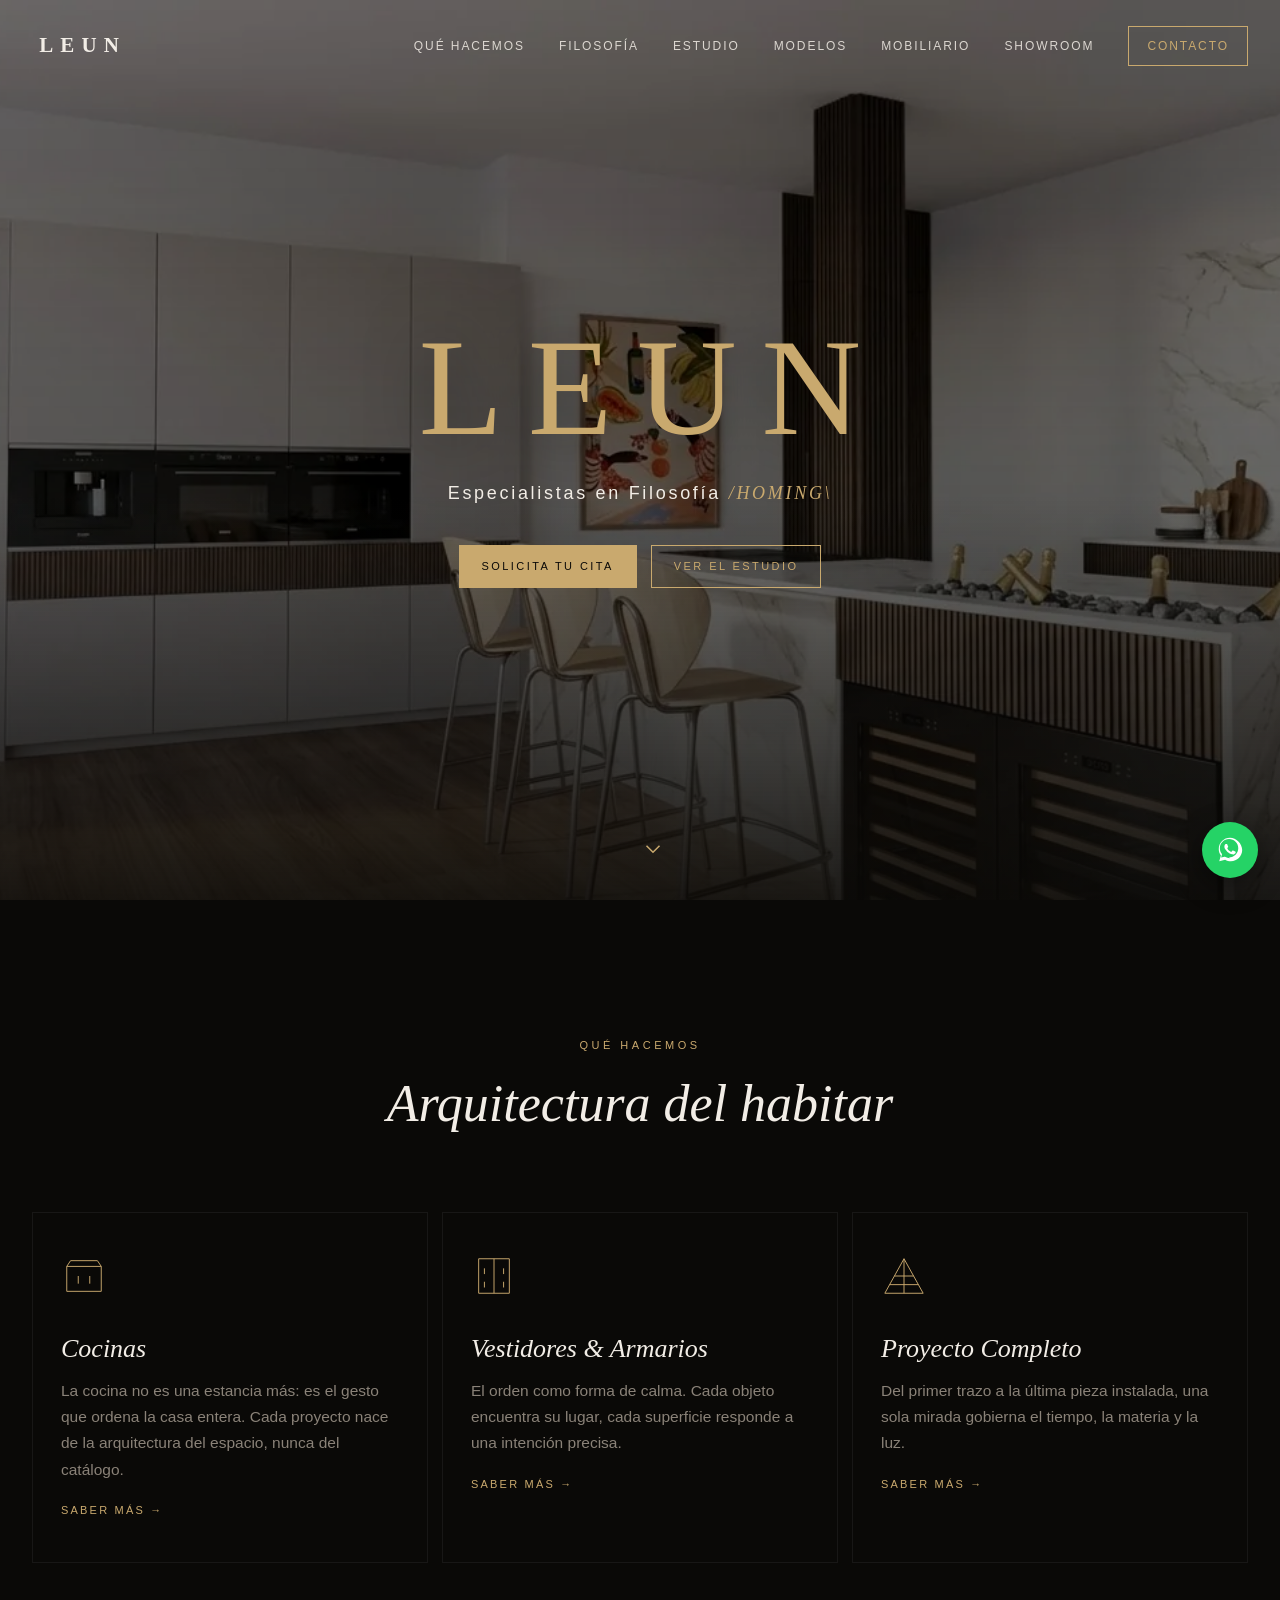
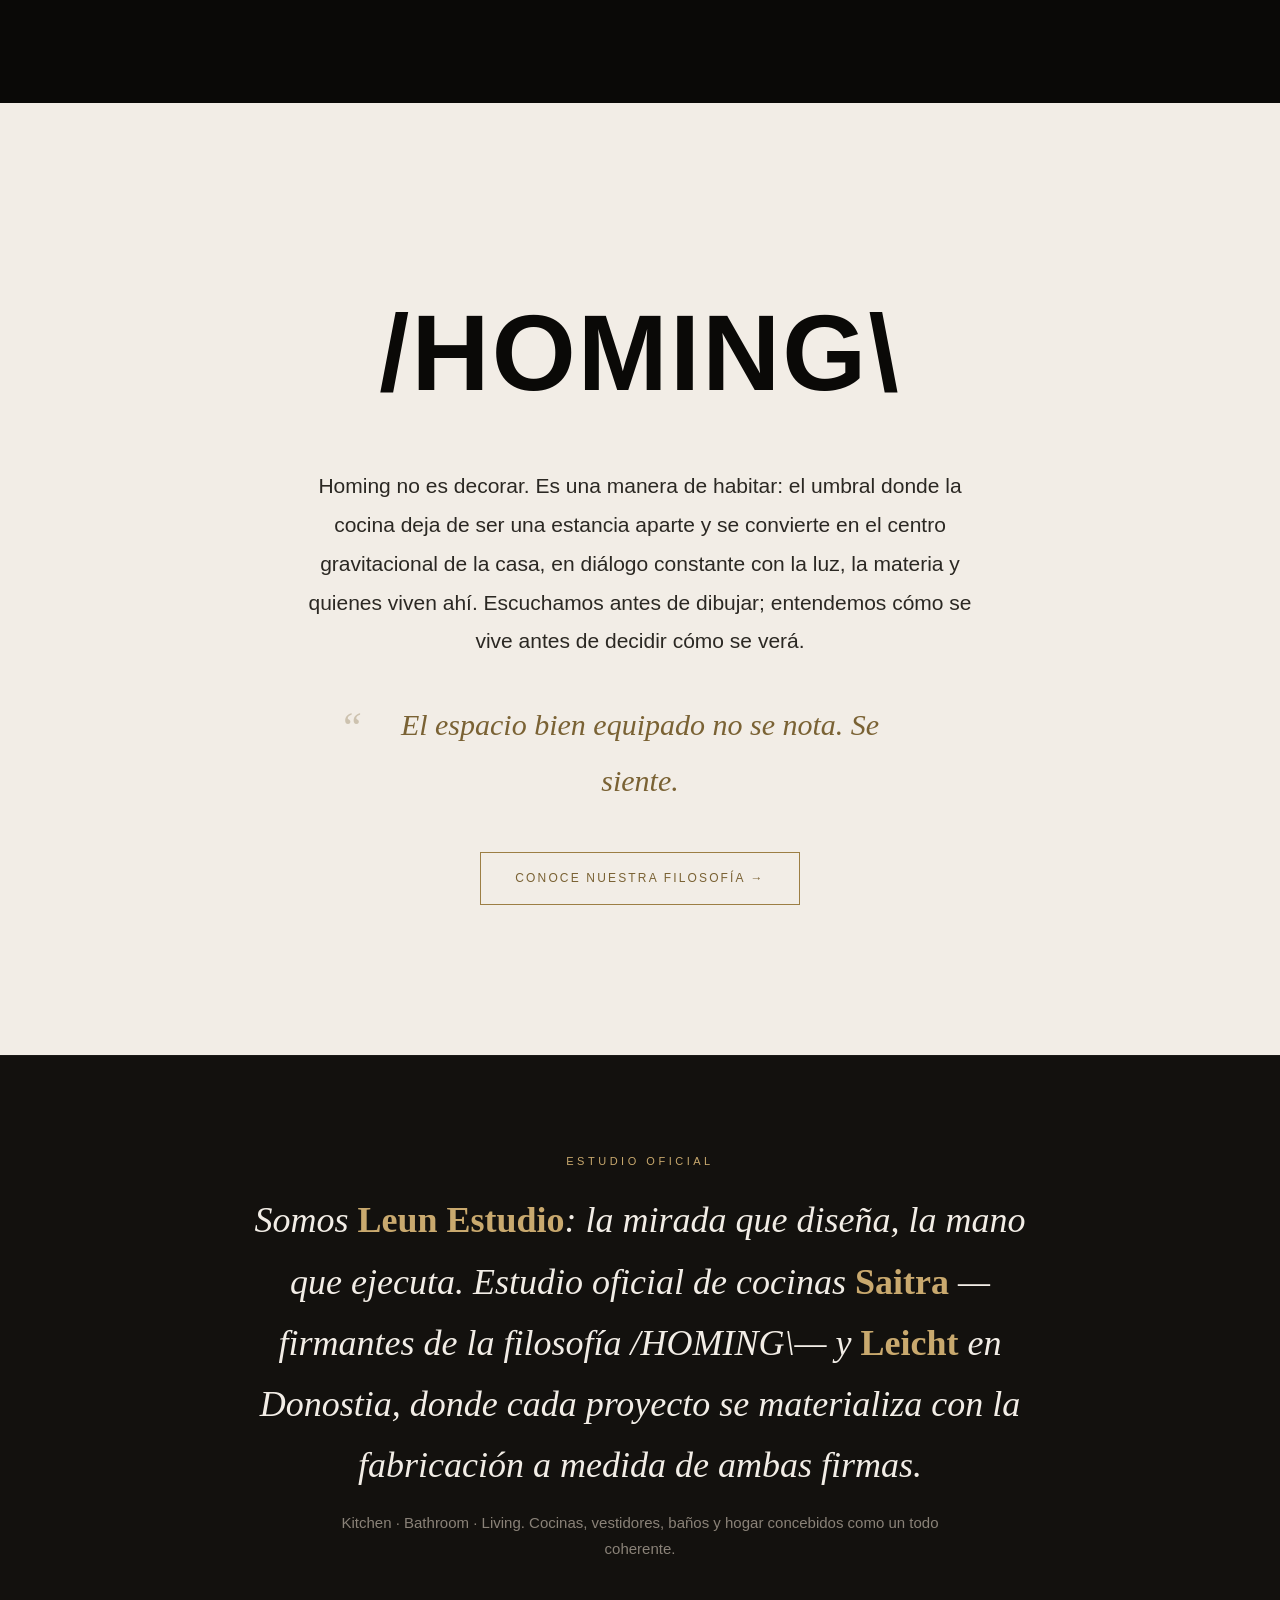
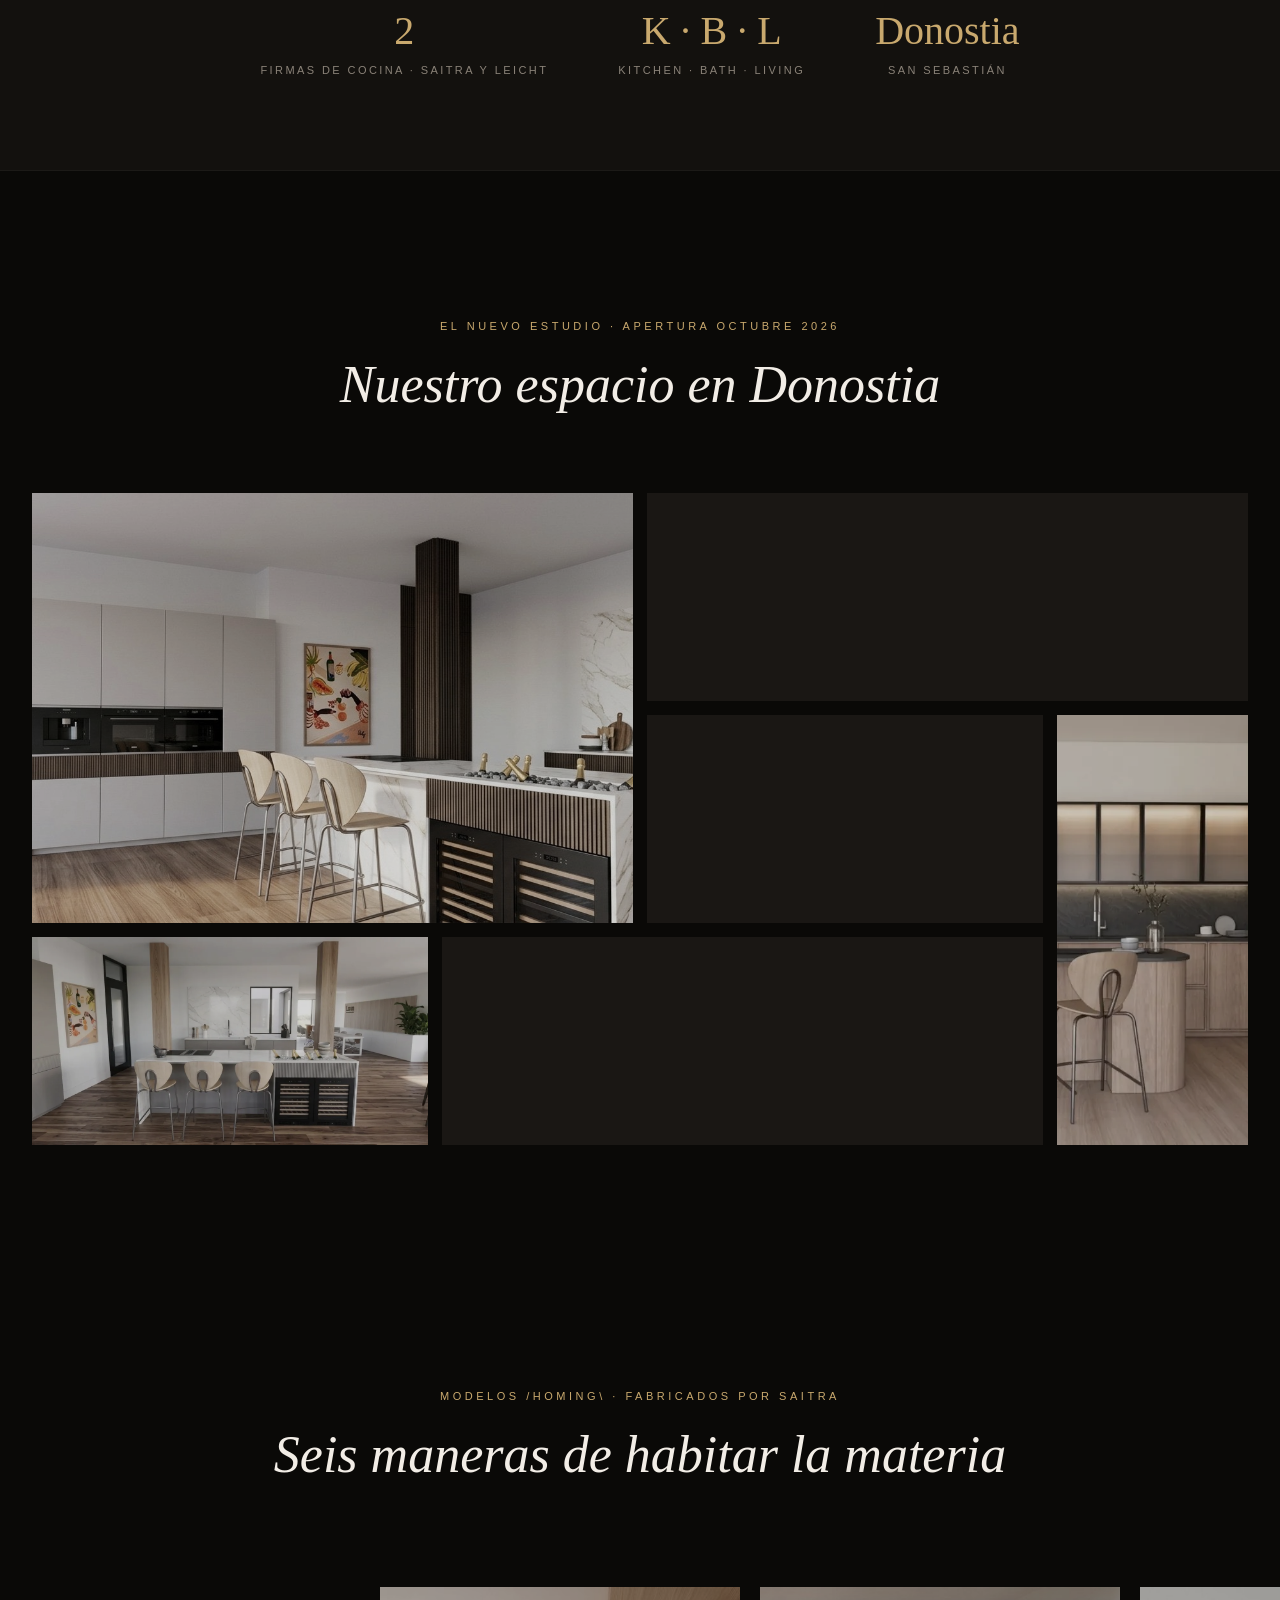
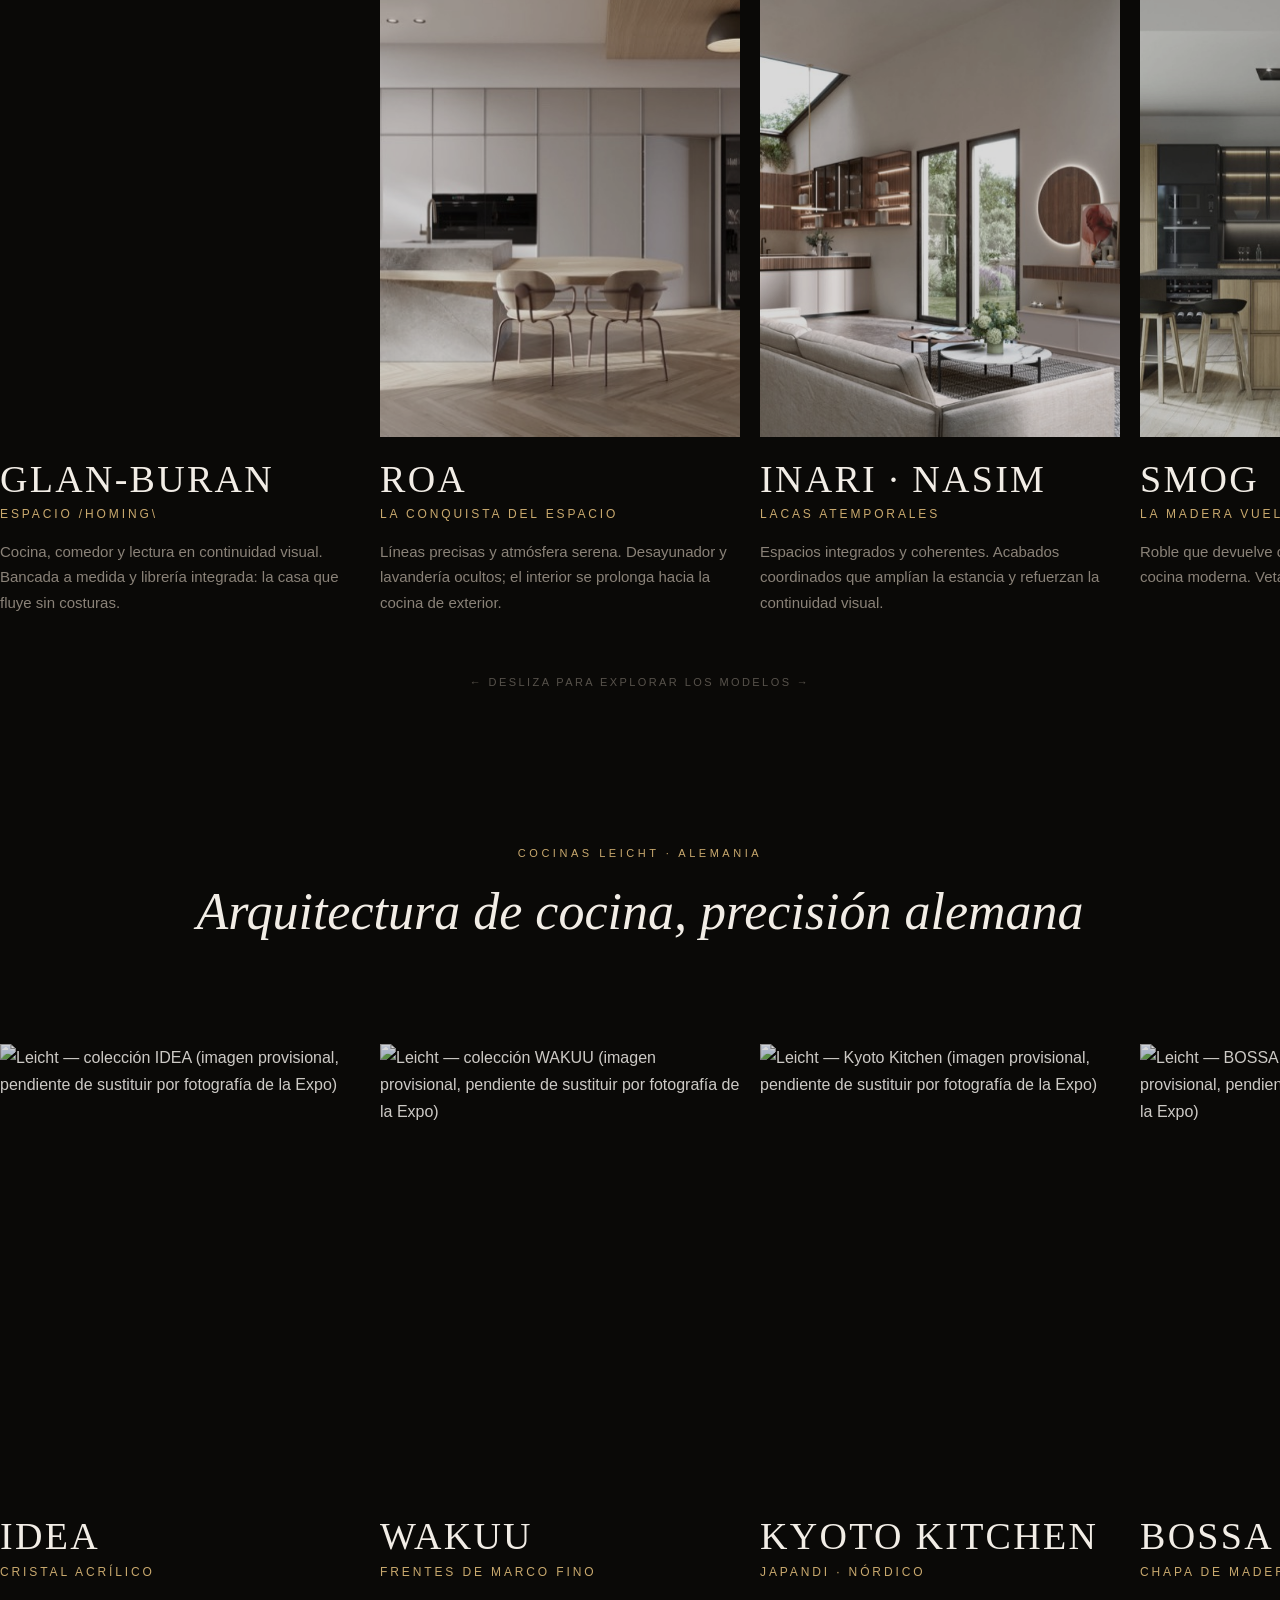
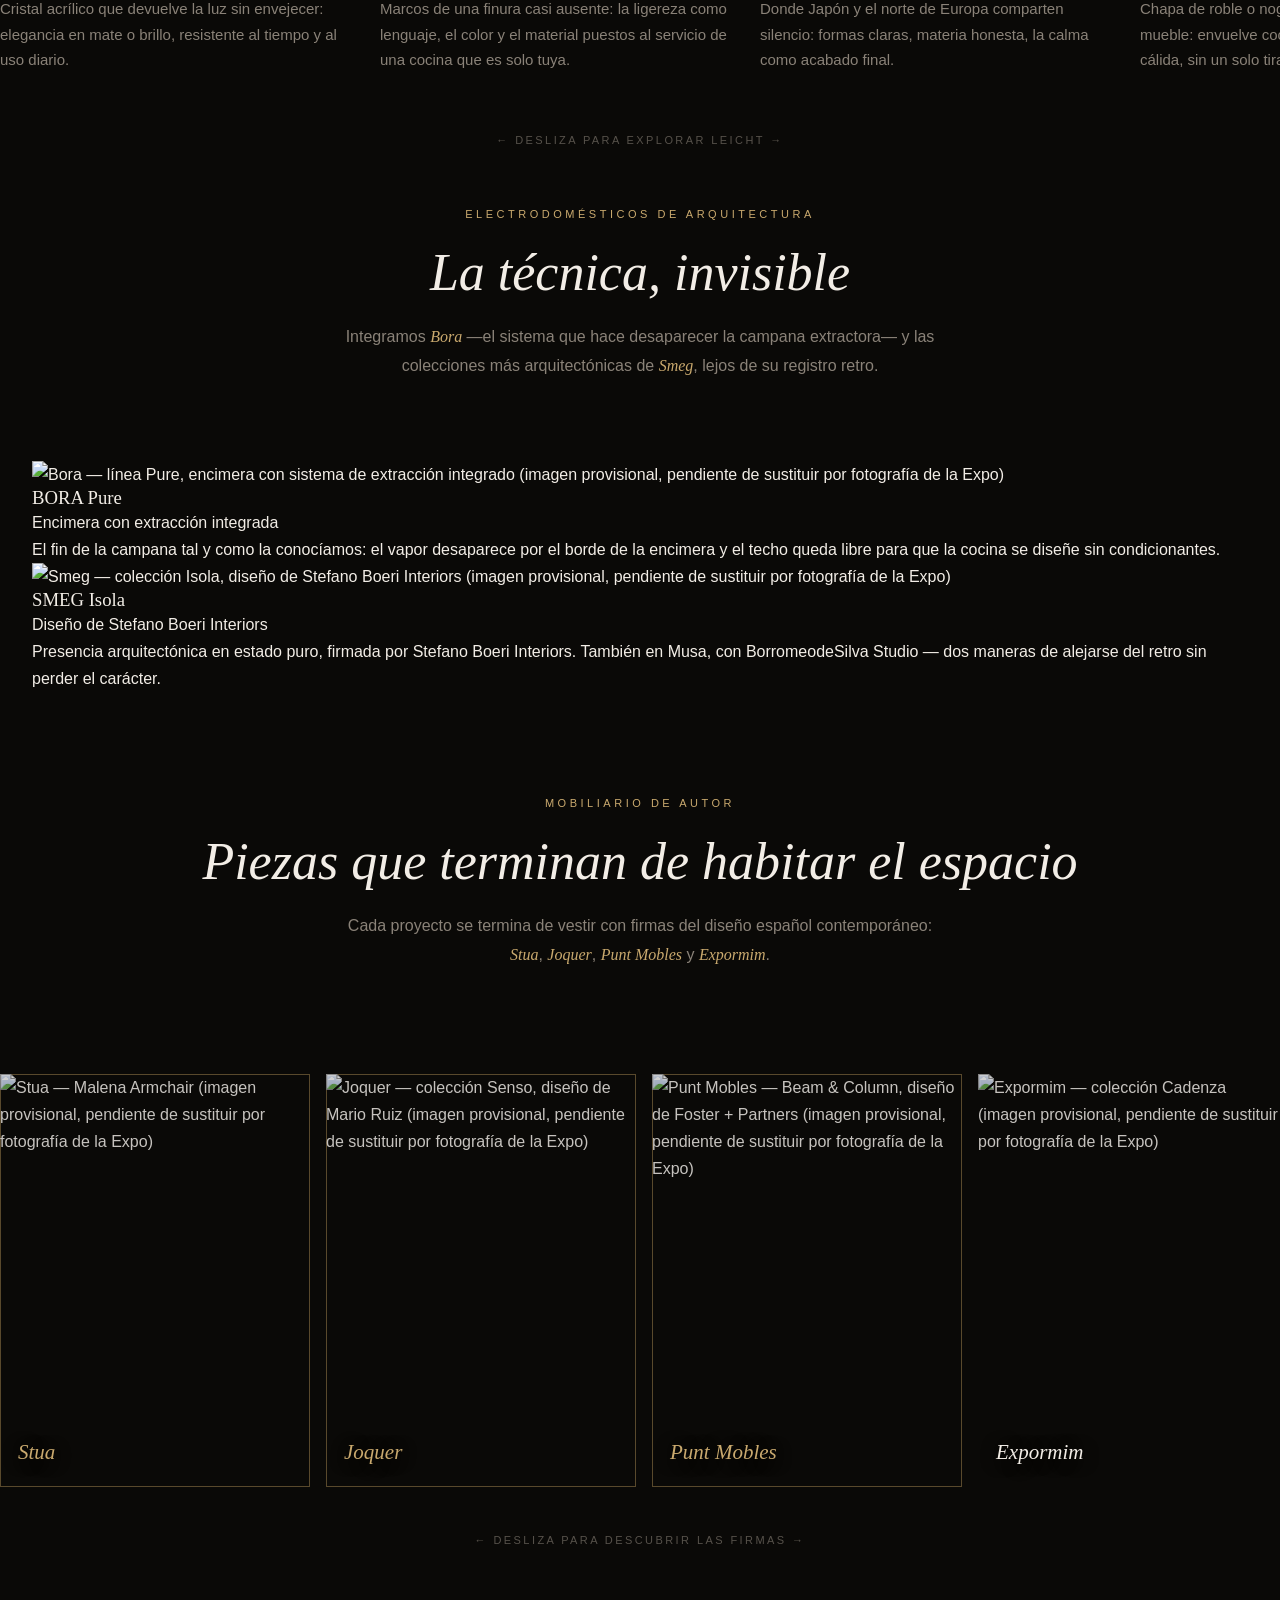
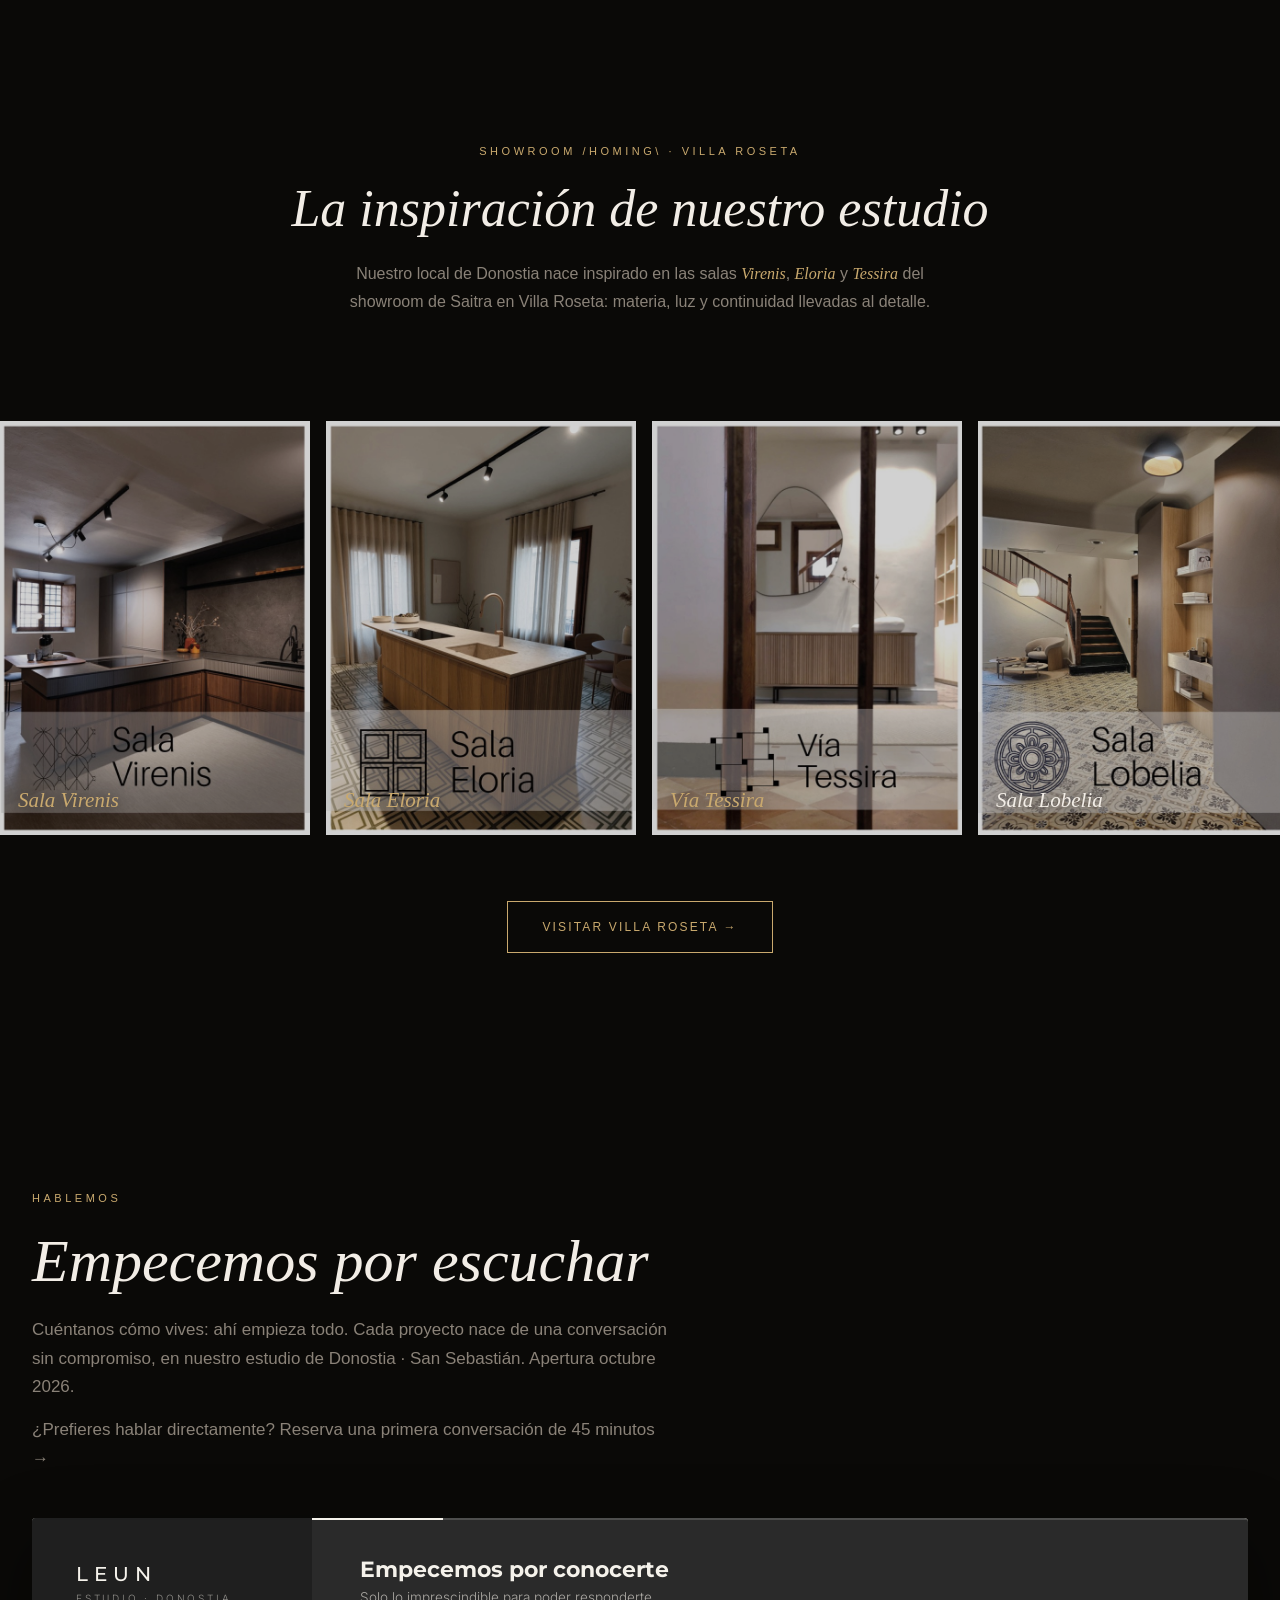
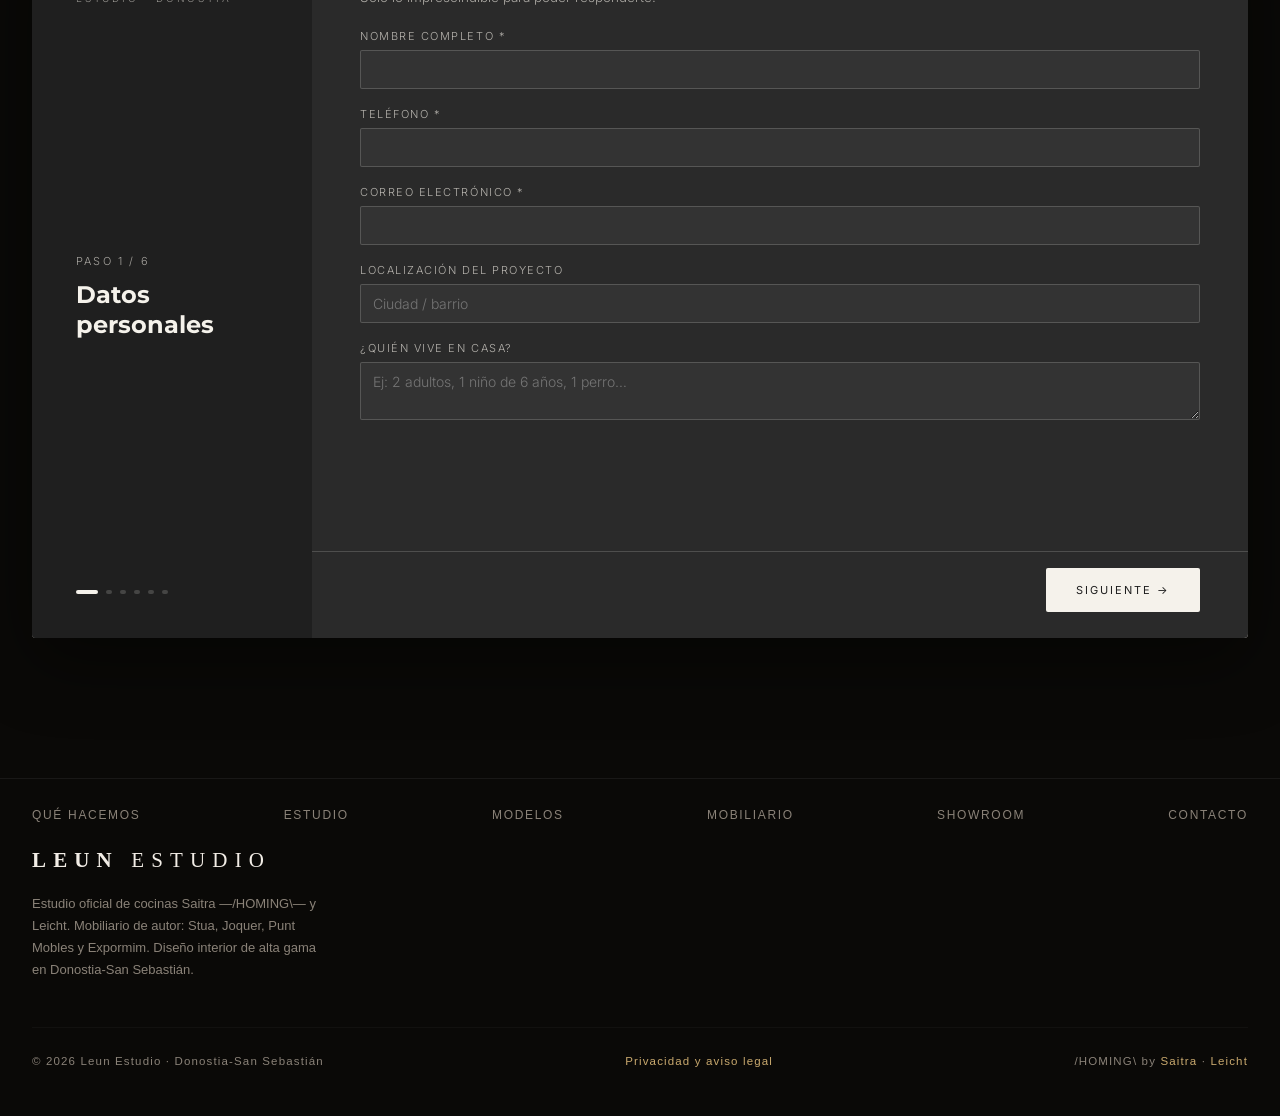
==== commit ed52fb73: "Rediseño blanding oscuro + Leicht + páginas de servicio" ====
--- a/index.html
+++ b/index.html
@@ -5,24 +5,24 @@
 <meta name="viewport" content="width=device-width, initial-scale=1">
 
 <!-- ===================== SEO ===================== -->
-<title>LEUN Interiorismo · Cocinas y vestidores de alta gama en Donostia | /HOMING\ by Saitra</title>
+<title>Leun Estudio · Cocinas y vestidores de alta gama en Donostia | /HOMING\ by Saitra</title>
 <meta name="description" content="Estudio de interiorismo de alta gama en Donostia-San Sebastián especializado en cocinas, vestidores y equipamiento del hogar. Estudio oficial /HOMING\ by Saitra. Apertura octubre 2026.">
-<meta name="keywords" content="interiorismo Donostia, cocinas a medida San Sebastián, vestidores Gipuzkoa, reformas alta gama, diseño de cocinas, HOMING Saitra, Leun Interiorismo">
-<meta name="author" content="LEUN Interiorismo">
+<meta name="keywords" content="interiorismo Donostia, cocinas a medida San Sebastián, vestidores Gipuzkoa, reformas alta gama, diseño de cocinas, HOMING Saitra, Leun Estudio">
+<meta name="author" content="Leun Estudio">
 <meta name="robots" content="index, follow, max-image-preview:large">
-<meta name="theme-color" content="#0A0907">
+<meta name="theme-color" content="#2A2A2A">
 <link rel="canonical" href="https://leun26.github.io/leun-web/">
 
 <!-- Open Graph -->
 <meta property="og:type" content="website">
 <meta property="og:locale" content="es_ES">
-<meta property="og:site_name" content="LEUN Interiorismo">
-<meta property="og:title" content="LEUN Interiorismo · Filosofía /HOMING\ en Donostia">
+<meta property="og:site_name" content="Leun Estudio">
+<meta property="og:title" content="Leun Estudio · Filosofía /HOMING\ en Donostia">
 <meta property="og:description" content="Diseño interior de alta gama: cocinas, vestidores y proyecto completo. Estudio oficial /HOMING\ by Saitra. Donostia-San Sebastián.">
 <meta property="og:url" content="https://leun26.github.io/leun-web/">
 <meta property="og:image" content="https://leun26.github.io/leun-web/assets/img/hero.jpg">
 <meta name="twitter:card" content="summary_large_image">
-<meta name="twitter:title" content="LEUN Interiorismo · Filosofía /HOMING\">
+<meta name="twitter:title" content="Leun Estudio · Filosofía /HOMING\">
 <meta name="twitter:description" content="Cocinas y vestidores de alta gama en Donostia. Estudio oficial /HOMING\ by Saitra.">
 <meta name="twitter:image" content="https://leun26.github.io/leun-web/assets/img/hero.jpg">
 
@@ -34,7 +34,7 @@
 <!-- Fuentes -->
 <link rel="preconnect" href="https://fonts.googleapis.com">
 <link rel="preconnect" href="https://fonts.gstatic.com" crossorigin>
-<link href="https://fonts.googleapis.com/css2?family=DM+Sans:wght@300;400;500&family=Playfair+Display:ital,wght@0,400;0,700;1,400;1,700&display=swap" rel="stylesheet">
+<link href="https://fonts.googleapis.com/css2?family=Inter:ital,wght@0,300;0,400;0,500;0,600;1,400&family=Montserrat:wght@700;800&display=swap" rel="stylesheet">
 
 <!-- Rendimiento: precarga del hero (LCP) -->
 <link rel="preload" as="image" href="assets/img/hero.webp" type="image/webp" fetchpriority="high">
@@ -46,7 +46,7 @@
 {
   "@context": "https://schema.org",
   "@type": ["LocalBusiness", "HomeAndConstructionBusiness"],
-  "name": "LEUN Interiorismo",
+  "name": "Leun Estudio",
   "description": "Estudio de interiorismo de alta gama especializado en cocinas, vestidores y equipamiento del hogar. Estudio oficial /HOMING\\ by Saitra.",
   "url": "https://leun26.github.io/leun-web/",
   "image": "https://leun26.github.io/leun-web/assets/img/hero.jpg",
@@ -72,12 +72,13 @@
 <!-- ===================== HEADER / NAV ===================== -->
 <header>
   <nav id="nav" aria-label="Navegación principal">
-    <a href="#hero" class="brand" aria-label="LEUN Interiorismo — inicio"><b>LEUN</b></a>
+    <a href="#hero" class="brand" aria-label="Leun Estudio — inicio"><b>LEUN</b></a>
     <div class="nav-links" id="navLinks">
       <a href="#servicios">Qué hacemos</a>
       <a href="#filosofia">Filosofía</a>
       <a href="#portfolio">Estudio</a>
       <a href="#colecciones">Modelos</a>
+      <a href="#mobiliario">Mobiliario</a>
       <a href="#showroom">Showroom</a>
       <a href="#contacto" class="nav-cta">Contacto</a>
     </div>
@@ -94,7 +95,7 @@
     <div class="hero-media">
       <picture>
         <source type="image/webp" srcset="assets/img/hero.webp">
-        <img src="assets/img/hero.jpg" alt="Cocina contemporánea de alta gama con isla de mármol y campana en madera alistonada — LEUN Interiorismo" width="1586" height="672" fetchpriority="high" decoding="async">
+        <img src="assets/img/hero.jpg" alt="Cocina contemporánea de alta gama con isla de mármol y campana en madera alistonada — Leun Estudio" width="1586" height="672" fetchpriority="high" decoding="async">
       </picture>
     </div>
     <div class="hero-overlay"></div>
@@ -122,19 +123,19 @@
         <article class="svc reveal">
           <svg class="svc-icon" viewBox="0 0 48 48" aria-hidden="true"><path d="M6 14h36M6 14v26h36V14M6 14l4-6h28l4 6M18 24v8M30 24v8"/></svg>
           <h3>Cocinas</h3>
-          <p>Proyectos de cocina a medida pensados desde la arquitectura del espacio. La pieza que organiza la casa entera.</p>
+          <p>La cocina no es una estancia más: es el gesto que ordena la casa entera. Cada proyecto nace de la arquitectura del espacio, nunca del catálogo.</p>
           <a class="svc-more" href="cocinas.html">Saber más →</a>
         </article>
         <article class="svc reveal d1">
           <svg class="svc-icon" viewBox="0 0 48 48" aria-hidden="true"><path d="M8 6h32v36H8zM24 6v36M14 16v6M34 16v6M14 30v6M34 30v6"/></svg>
           <h3>Vestidores &amp; Armarios</h3>
-          <p>Sistemas de organización que definen el espacio. Cada objeto en su sitio, cada superficie con intención.</p>
+          <p>El orden como forma de calma. Cada objeto encuentra su lugar, cada superficie responde a una intención precisa.</p>
           <a class="svc-more" href="vestidores.html">Saber más →</a>
         </article>
         <article class="svc reveal d2">
           <svg class="svc-icon" viewBox="0 0 48 48" aria-hidden="true"><path d="M4 42L24 6l20 36zM24 6v36M14 24h20M9 33h30"/></svg>
           <h3>Proyecto Completo</h3>
-          <p>Desde el primer trazo hasta la última pieza instalada. Diseño, materia y dirección de obra bajo una sola mirada.</p>
+          <p>Del primer trazo a la última pieza instalada, una sola mirada gobierna el tiempo, la materia y la luz.</p>
           <a class="svc-more" href="proyecto-completo.html">Saber más →</a>
         </article>
       </div>
@@ -145,20 +146,20 @@
   <section class="philo" id="filosofia">
     <div class="wrap">
       <p class="big reveal">/HOMING\</p>
-      <p class="reveal d1">Homing no es decorar. Es una manera de habitar: espacios abiertos y conectados donde la cocina y el hogar se entrelazan en un diálogo de formas, materiales y luz. Cada proyecto de Leun parte de escuchar cómo vives, antes de proponer cómo puede verse.</p>
+      <p class="reveal d1">Homing no es decorar. Es una manera de habitar: el umbral donde la cocina deja de ser una estancia aparte y se convierte en el centro gravitacional de la casa, en diálogo constante con la luz, la materia y quienes viven ahí. Escuchamos antes de dibujar; entendemos cómo se vive antes de decidir cómo se verá.</p>
       <p class="quote reveal d2">El espacio bien equipado no se nota. Se siente.</p>
       <a href="#contacto" class="btn-ghost reveal d2">Conoce nuestra filosofía →</a>
     </div>
   </section>
 
   <!-- ===================== ESTUDIO OFICIAL (PARTNER) ===================== -->
-  <section class="partner" aria-label="Estudio oficial /HOMING\ by Saitra">
+  <section class="partner" aria-label="Estudio oficial de cocinas Saitra y Leicht">
     <div class="wrap">
       <p class="eyebrow reveal">Estudio oficial</p>
-      <p class="lede reveal">Somos <b>Leun Interiorismo</b>, el estudio oficial /HOMING\ by Saitra en Donostia. Diseñamos tu proyecto y lo materializamos con la fabricación a medida de Saitra.</p>
+      <p class="lede reveal">Somos <b>Leun Estudio</b>: la mirada que diseña, la mano que ejecuta. Estudio oficial de cocinas <b>Saitra</b> —firmantes de la filosofía /HOMING\— y <b>Leicht</b> en Donostia, donde cada proyecto se materializa con la fabricación a medida de ambas firmas.</p>
       <p class="sub reveal d1">Kitchen · Bathroom · Living. Cocinas, vestidores, baños y hogar concebidos como un todo coherente.</p>
       <div class="stats">
-        <div class="stat reveal"><div class="num">1988</div><div class="lab">Fabricando desde</div></div>
+        <div class="stat reveal"><div class="num">2</div><div class="lab">Firmas de cocina · Saitra y Leicht</div></div>
         <div class="stat reveal d1"><div class="num">K · B · L</div><div class="lab">Kitchen · Bath · Living</div></div>
         <div class="stat reveal d2"><div class="num">Donostia</div><div class="lab">San Sebastián</div></div>
       </div>
@@ -174,7 +175,7 @@
       </div>
       <div class="portfolio-grid">
         <a class="proj reveal" href="#contacto" aria-label="Cocina en mármol">
-          <img src="assets/img/local-marmol.jpg" alt="Exposición de cocina en mármol del estudio LEUN con isla, vinotecas y frente de armarios lacados" loading="lazy" decoding="async" width="1586" height="672">
+          <img src="assets/img/local-marmol.jpg" alt="Exposición de cocina en mármol del estudio Leun con isla, vinotecas y frente de armarios lacados" loading="lazy" decoding="async" width="1586" height="672">
           <span class="proj-info"><h3>Cocina en mármol</h3><span class="proj-tags">Isla central · Vinoteca integrada</span></span>
         </a>
         <a class="proj reveal" href="#contacto" aria-label="Cocina y comedor">
@@ -182,7 +183,7 @@
           <span class="proj-info"><h3>Cocina + comedor</h3><span class="proj-tags">Vinoteca y office · Open plan</span></span>
         </a>
         <a class="proj reveal" href="#contacto" aria-label="Salón y cocina">
-          <img src="assets/img/local-living.jpg" alt="Zona living del estudio LEUN: salón con sofá conectado a cocina abierta" loading="lazy" decoding="async" width="1586" height="672">
+          <img src="assets/img/local-living.jpg" alt="Zona living del estudio Leun: salón con sofá conectado a cocina abierta" loading="lazy" decoding="async" width="1586" height="672">
           <span class="proj-info"><h3>Salón + cocina</h3><span class="proj-tags">Espacio conectado /HOMING\</span></span>
         </a>
         <a class="proj reveal" href="#contacto" aria-label="Materioteca">
@@ -194,7 +195,7 @@
           <span class="proj-info"><h3>Cocina + isla</h3><span class="proj-tags">Showroom · Encimera de cuarzo</span></span>
         </a>
         <a class="proj reveal" href="#contacto" aria-label="Zona de proyecto">
-          <img src="assets/img/local-oficina.jpg" alt="Zona de proyecto del estudio LEUN con mesas de trabajo y biblioteca de materiales" loading="lazy" decoding="async" width="1586" height="672">
+          <img src="assets/img/local-oficina.jpg" alt="Zona de proyecto del estudio Leun con mesas de trabajo y biblioteca de materiales" loading="lazy" decoding="async" width="1586" height="672">
           <span class="proj-info"><h3>Zona de proyecto</h3><span class="proj-tags">Mesa de diseño · Materioteca</span></span>
         </a>
       </div>
@@ -248,6 +249,80 @@
       </a>
     </div>
     <div class="wrap"><p class="coll-hint">← Desliza para explorar los modelos →</p></div>
+  </section>
+
+  <!-- ===================== COCINAS LEICHT ===================== -->
+  <section class="collections" id="leicht" aria-label="Cocinas Leicht">
+    <div class="wrap">
+      <div class="section-head reveal">
+        <span class="eyebrow">Cocinas Leicht · Alemania</span>
+        <h2>Arquitectura de cocina, precisión alemana</h2>
+      </div>
+    </div>
+    <div class="coll-track">
+      <a class="coll reveal" href="https://www.leicht.com/en/kitchens" target="_blank" rel="noopener">
+        <div class="coll-img"><img src="assets/img/placeholders/leicht-idea.jpg" alt="Leicht — colección IDEA (imagen provisional, pendiente de sustituir por fotografía de la Expo)" loading="lazy" decoding="async"></div>
+        <h3>IDEA</h3><div class="mean">Cristal acrílico</div>
+        <p>Cristal acrílico que devuelve la luz sin envejecer: elegancia en mate o brillo, resistente al tiempo y al uso diario.</p>
+      </a>
+      <a class="coll reveal" href="https://www.leicht.com/en/kitchens" target="_blank" rel="noopener">
+        <div class="coll-img"><img src="assets/img/placeholders/leicht-wakuu.jpg" alt="Leicht — colección WAKUU (imagen provisional, pendiente de sustituir por fotografía de la Expo)" loading="lazy" decoding="async"></div>
+        <h3>WAKUU</h3><div class="mean">Frentes de marco fino</div>
+        <p>Marcos de una finura casi ausente: la ligereza como lenguaje, el color y el material puestos al servicio de una cocina que es solo tuya.</p>
+      </a>
+      <a class="coll reveal" href="https://www.leicht.com/en/kitchens" target="_blank" rel="noopener">
+        <div class="coll-img"><img src="assets/img/placeholders/leicht-kyoto.jpg" alt="Leicht — Kyoto Kitchen (imagen provisional, pendiente de sustituir por fotografía de la Expo)" loading="lazy" decoding="async"></div>
+        <h3>KYOTO KITCHEN</h3><div class="mean">Japandi · Nórdico</div>
+        <p>Donde Japón y el norte de Europa comparten silencio: formas claras, materia honesta, la calma como acabado final.</p>
+      </a>
+      <a class="coll reveal" href="https://www.leicht.com/en/kitchens" target="_blank" rel="noopener">
+        <div class="coll-img"><img src="assets/img/placeholders/leicht-bossa.jpg" alt="Leicht — BOSSA en chapa de roble (imagen provisional, pendiente de sustituir por fotografía de la Expo)" loading="lazy" decoding="async"></div>
+        <h3>BOSSA</h3><div class="mean">Chapa de madera real</div>
+        <p>Chapa de roble o nogal que no se detiene en el mueble: envuelve cocina y salón en una misma piel cálida, sin un solo tirador que interrumpa el gesto.</p>
+      </a>
+    </div>
+    <div class="wrap"><p class="coll-hint">← Desliza para explorar Leicht →</p></div>
+  </section>
+
+  <!-- ===================== ELECTRODOMÉSTICOS ===================== -->
+  <section class="appliances" id="electrodomesticos" aria-label="Electrodomésticos Bora y Smeg">
+    <div class="wrap">
+      <div class="section-head reveal">
+        <span class="eyebrow">Electrodomésticos de arquitectura</span>
+        <h2>La técnica, invisible</h2>
+        <p class="show-intro">Integramos <em>Bora</em> —el sistema que hace desaparecer la campana extractora— y las colecciones más arquitectónicas de <em>Smeg</em>, lejos de su registro retro.</p>
+      </div>
+      <div class="grid2">
+        <a class="appl reveal" href="https://www.bora.com" target="_blank" rel="noopener">
+          <div class="appl-img"><img src="assets/img/placeholders/bora-pure.jpg" alt="Bora — línea Pure, encimera con sistema de extracción integrado (imagen provisional, pendiente de sustituir por fotografía de la Expo)" loading="lazy" decoding="async"></div>
+          <h3>BORA Pure</h3><div class="mean">Encimera con extracción integrada</div>
+          <p>El fin de la campana tal y como la conocíamos: el vapor desaparece por el borde de la encimera y el techo queda libre para que la cocina se diseñe sin condicionantes.</p>
+        </a>
+        <a class="appl reveal d1" href="https://www.smeg.com" target="_blank" rel="noopener">
+          <div class="appl-img"><img src="assets/img/placeholders/smeg-isola.jpg" alt="Smeg — colección Isola, diseño de Stefano Boeri Interiors (imagen provisional, pendiente de sustituir por fotografía de la Expo)" loading="lazy" decoding="async"></div>
+          <h3>SMEG Isola</h3><div class="mean">Diseño de Stefano Boeri Interiors</div>
+          <p>Presencia arquitectónica en estado puro, firmada por Stefano Boeri Interiors. También en Musa, con BorromeodeSilva Studio — dos maneras de alejarse del retro sin perder el carácter.</p>
+        </a>
+      </div>
+    </div>
+  </section>
+
+  <!-- ===================== MOBILIARIO DE AUTOR ===================== -->
+  <section class="showroom" id="mobiliario" aria-label="Mobiliario de autor: Stua, Joquer, Punt Mobles y Expormim">
+    <div class="wrap">
+      <div class="section-head reveal">
+        <span class="eyebrow">Mobiliario de autor</span>
+        <h2>Piezas que terminan de habitar el espacio</h2>
+        <p class="show-intro">Cada proyecto se termina de vestir con firmas del diseño español contemporáneo: <em>Stua</em>, <em>Joquer</em>, <em>Punt Mobles</em> y <em>Expormim</em>.</p>
+      </div>
+    </div>
+    <div class="show-track">
+      <a class="scard reveal feat" href="https://www.stua.com" target="_blank" rel="noopener"><img src="assets/img/placeholders/stua-malena.jpg" alt="Stua — Malena Armchair (imagen provisional, pendiente de sustituir por fotografía de la Expo)" loading="lazy" decoding="async"><span>Stua</span></a>
+      <a class="scard reveal feat" href="https://joquer.com" target="_blank" rel="noopener"><img src="assets/img/placeholders/joquer-senso.jpg" alt="Joquer — colección Senso, diseño de Mario Ruiz (imagen provisional, pendiente de sustituir por fotografía de la Expo)" loading="lazy" decoding="async"><span>Joquer</span></a>
+      <a class="scard reveal feat" href="https://www.puntmobles.com" target="_blank" rel="noopener"><img src="assets/img/placeholders/punt-beam-column.jpg" alt="Punt Mobles — Beam &amp; Column, diseño de Foster + Partners (imagen provisional, pendiente de sustituir por fotografía de la Expo)" loading="lazy" decoding="async"><span>Punt Mobles</span></a>
+      <a class="scard reveal" href="https://www.expormim.com" target="_blank" rel="noopener"><img src="assets/img/placeholders/expormim-cadenza.jpg" alt="Expormim — colección Cadenza (imagen provisional, pendiente de sustituir por fotografía de la Expo)" loading="lazy" decoding="async"><span>Expormim</span></a>
+    </div>
+    <div class="wrap"><p class="coll-hint">← Desliza para descubrir las firmas →</p></div>
   </section>
 
   <!-- ===================== SHOWROOM VILLA ROSETA ===================== -->
@@ -278,11 +353,11 @@
       <div class="contact-intro reveal">
         <span class="eyebrow">Hablemos</span>
         <h2>Empecemos por escuchar</h2>
-        <p class="lead">Cuéntanos cómo vives. Cada proyecto comienza con una conversación, sin compromiso, en nuestro estudio de Donostia · San Sebastián. Apertura octubre 2026.</p>
-        <p class="lead" style="margin-top:14px">¿Prefieres hablar directamente? <a href="https://calendly.com/iguainlopez/primera-conversacion-leun-interiorismo" target="_blank" rel="noopener" style="color:var(--gold);text-decoration:underline">Reserva una primera conversación de 45 minutos →</a></p>
+        <p class="lead">Cuéntanos cómo vives: ahí empieza todo. Cada proyecto nace de una conversación sin compromiso, en nuestro estudio de Donostia · San Sebastián. Apertura octubre 2026.</p>
+        <p class="lead" style="margin-top:14px">¿Prefieres hablar directamente? <a href="https://calendly.com/iguainlopez/primera-conversacion-leun-interiorismo" target="_blank" rel="noopener">Reserva una primera conversación de 45 minutos →</a></p>
       </div>
       <div class="form-embed reveal d1">
-        <iframe src="formulario.html" title="Formulario de contacto · LEUN Interiorismo" loading="lazy"></iframe>
+        <iframe src="formulario.html" title="Formulario de contacto · Leun Estudio" loading="lazy"></iframe>
       </div>
     </div>
   </section>
@@ -294,21 +369,22 @@
   <div class="wrap">
     <div class="foot-grid">
       <div class="foot-brand">
-        <span class="brand"><b>LEUN</b> INTERIORISMO</span>
-        <p>Estudio oficial /HOMING\ by Saitra. Diseño interior de alta gama en Donostia-San Sebastián.</p>
+        <span class="brand"><b>LEUN</b> ESTUDIO</span>
+        <p>Estudio oficial de cocinas Saitra —/HOMING\— y Leicht. Mobiliario de autor: Stua, Joquer, Punt Mobles y Expormim. Diseño interior de alta gama en Donostia-San Sebastián.</p>
       </div>
       <nav class="foot-links" aria-label="Pie de página">
         <a href="#servicios">Qué hacemos</a>
         <a href="#portfolio">Estudio</a>
         <a href="#colecciones">Modelos</a>
+        <a href="#mobiliario">Mobiliario</a>
         <a href="#showroom">Showroom</a>
         <a href="#contacto">Contacto</a>
       </nav>
     </div>
     <div class="foot-bottom">
-      <span>© <span id="year">2026</span> LEUN Interiorismo · Donostia-San Sebastián</span>
+      <span>© <span id="year">2026</span> Leun Estudio · Donostia-San Sebastián</span>
       <span><a href="privacidad.html">Privacidad y aviso legal</a></span>
-      <span>/HOMING\ by <a href="https://saitra.com" target="_blank" rel="noopener">Saitra</a></span>
+      <span>/HOMING\ by <a href="https://saitra.com" target="_blank" rel="noopener">Saitra</a> · <a href="https://www.leicht.com" target="_blank" rel="noopener">Leicht</a></span>
     </div>
   </div>
 </footer>
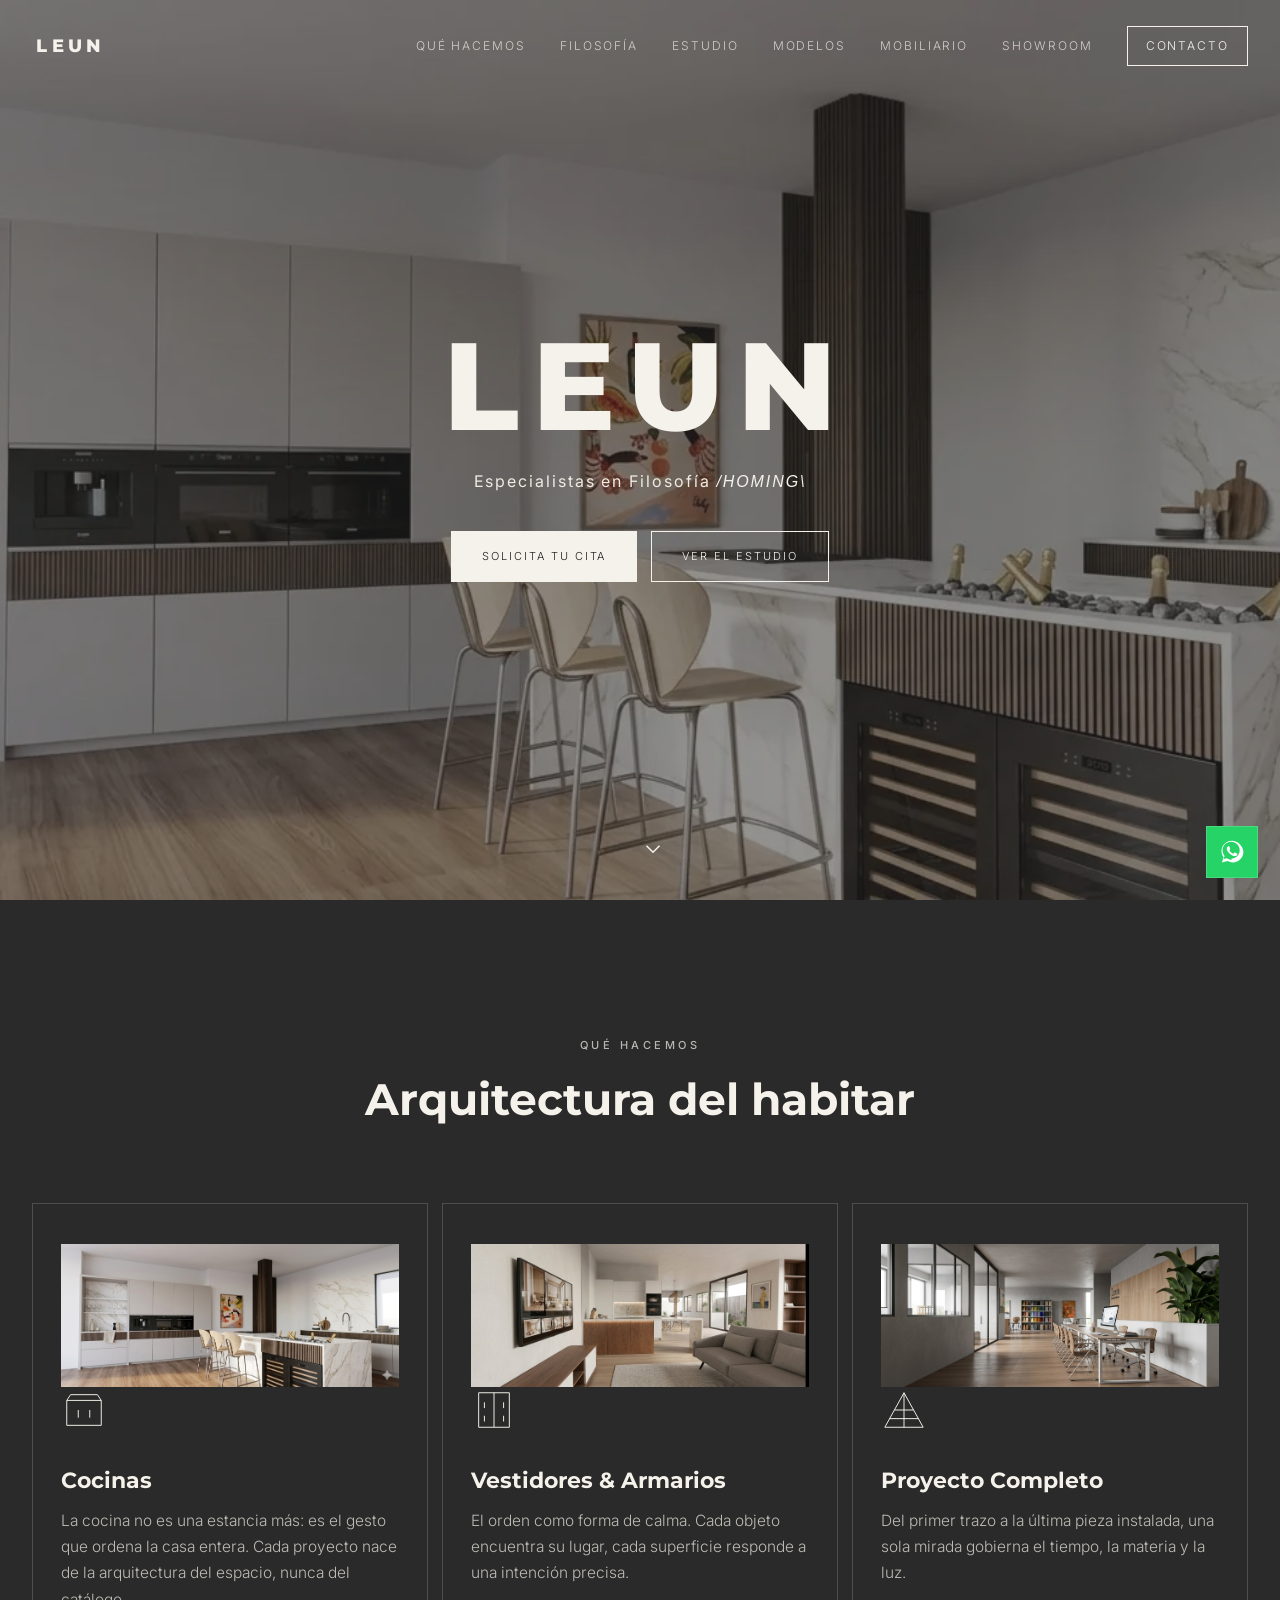
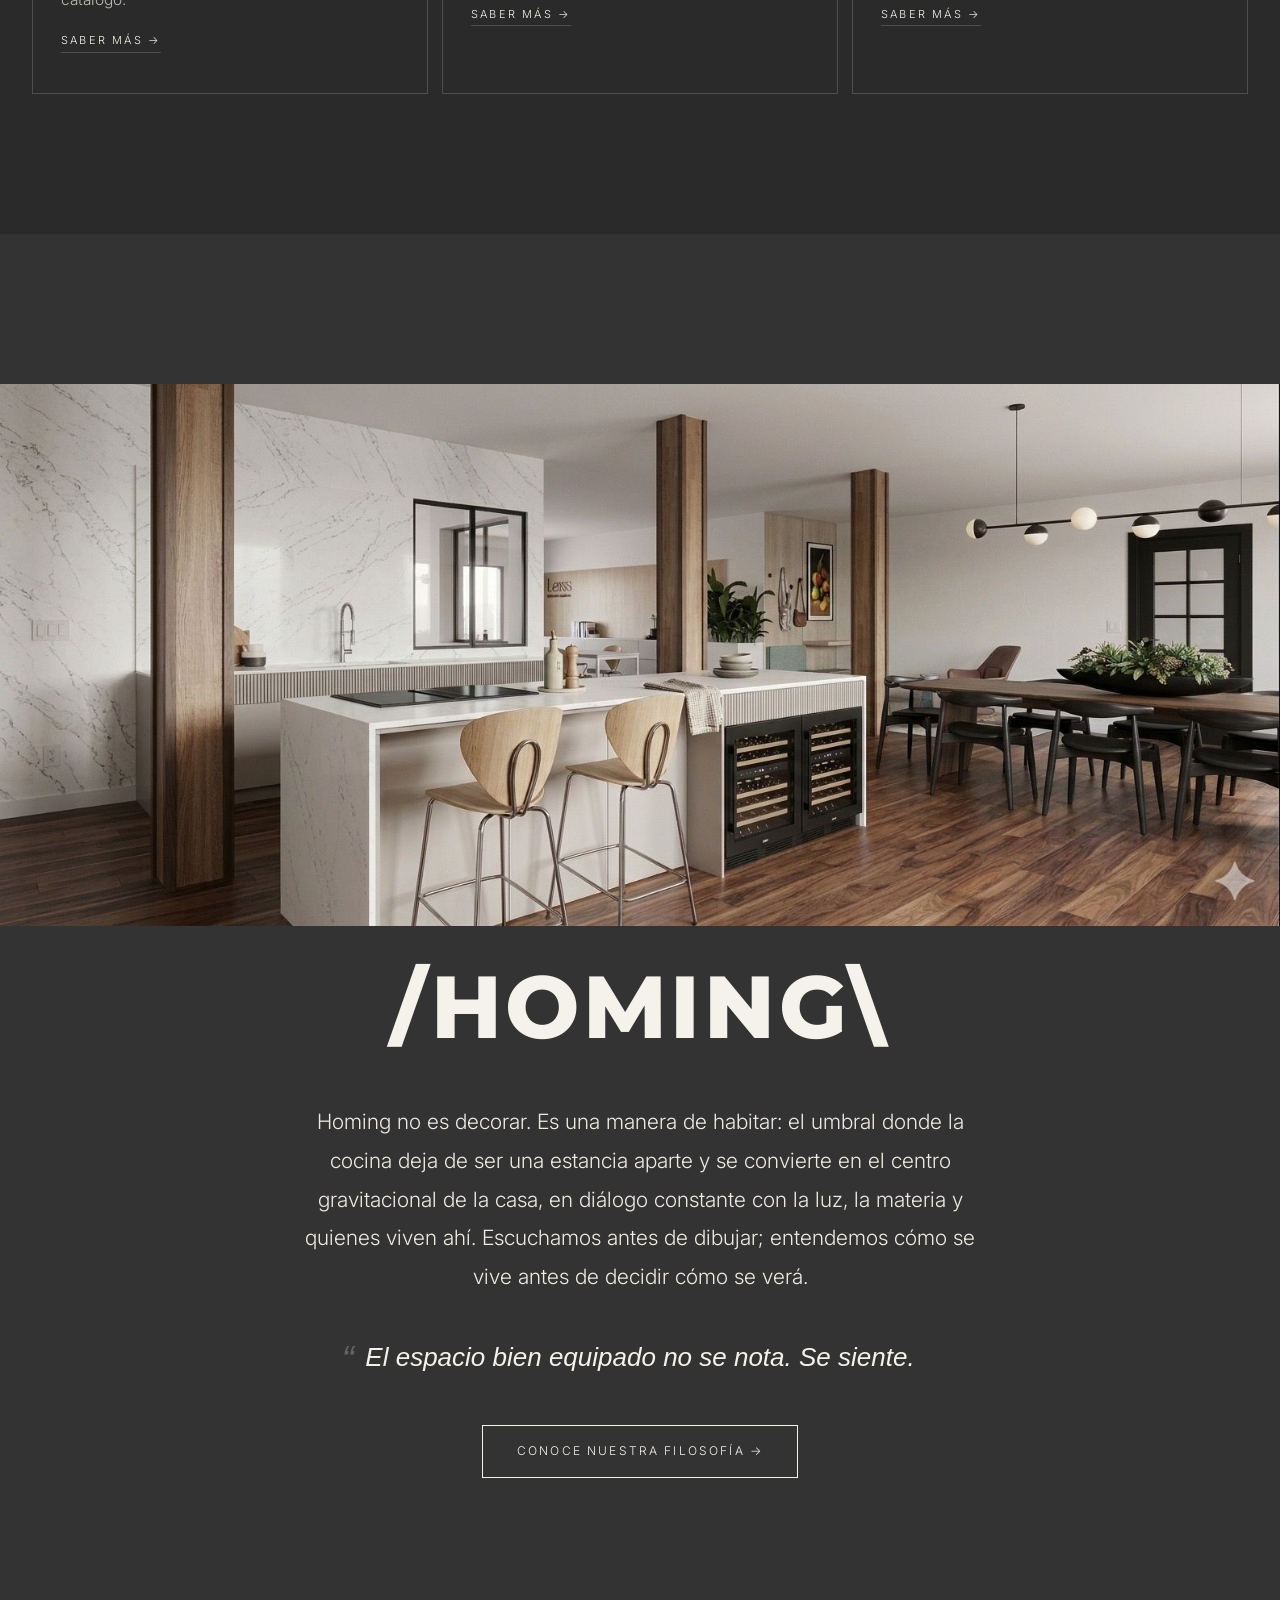
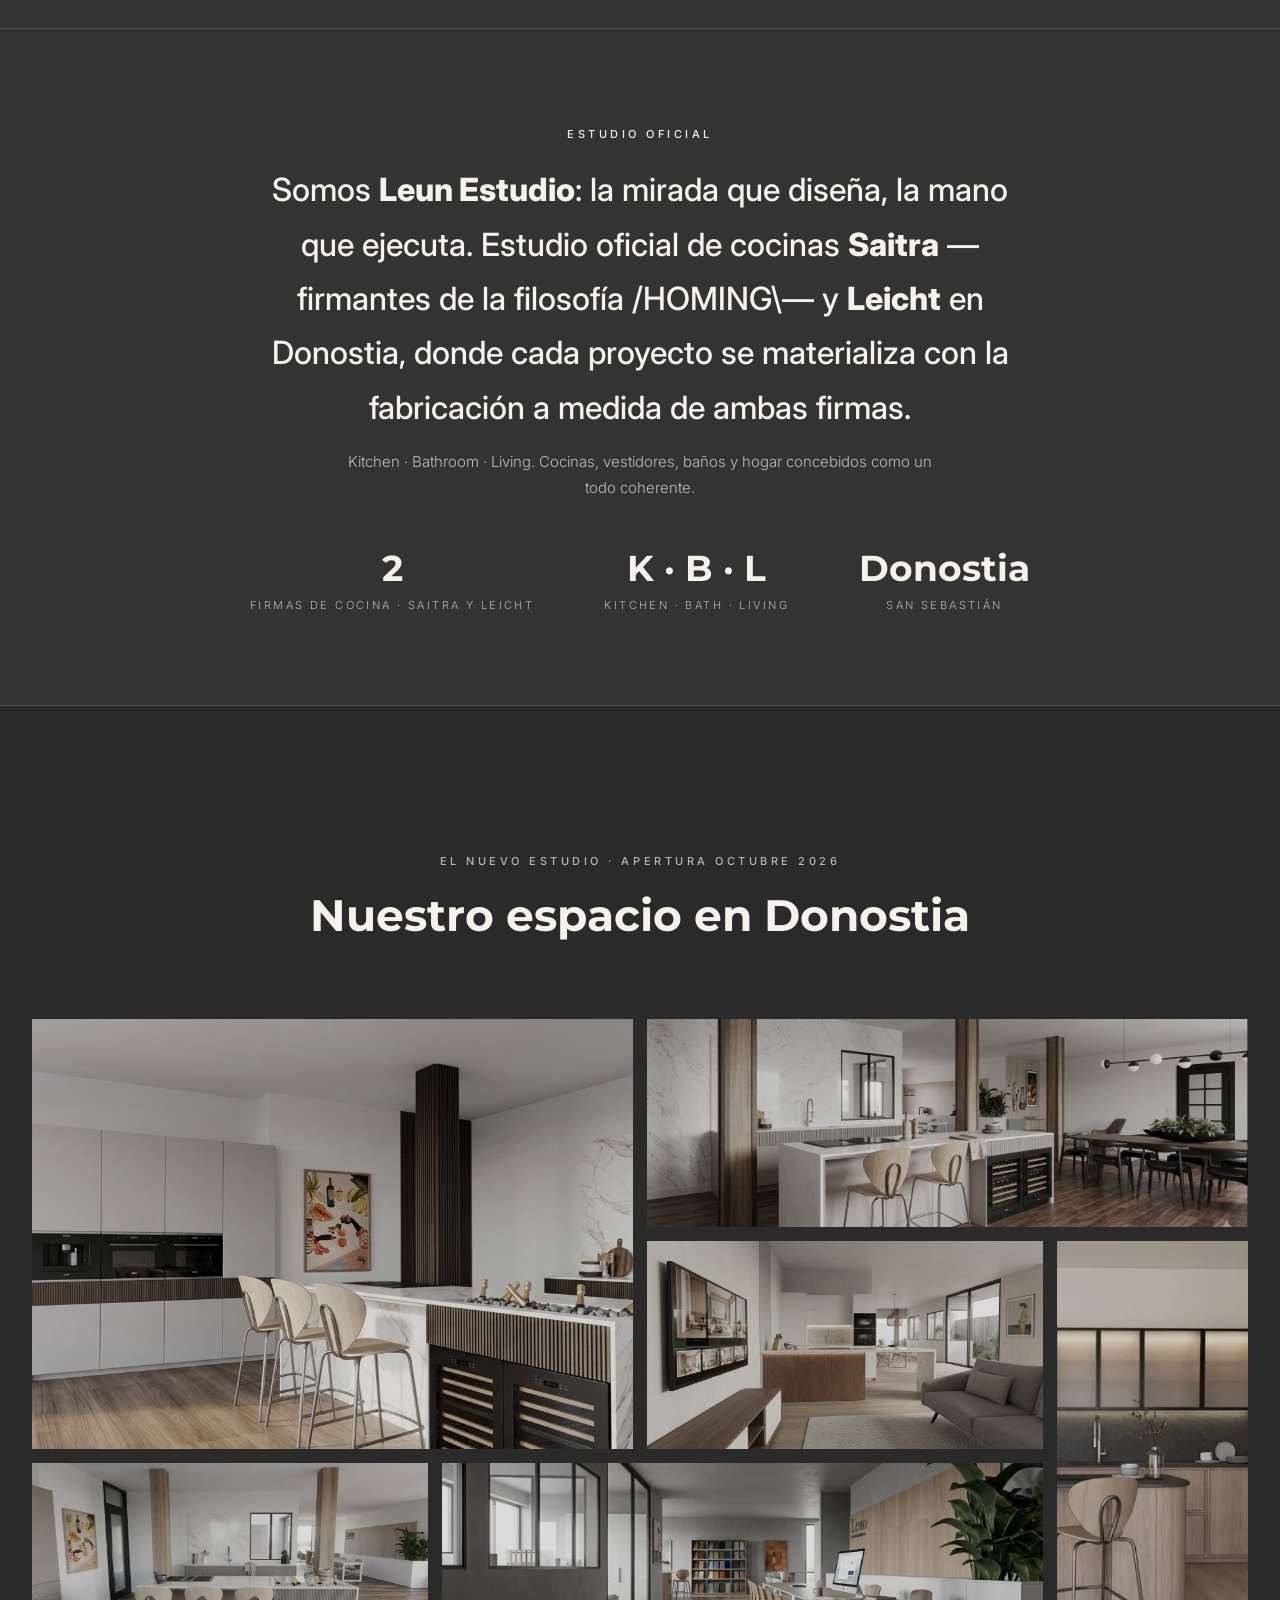
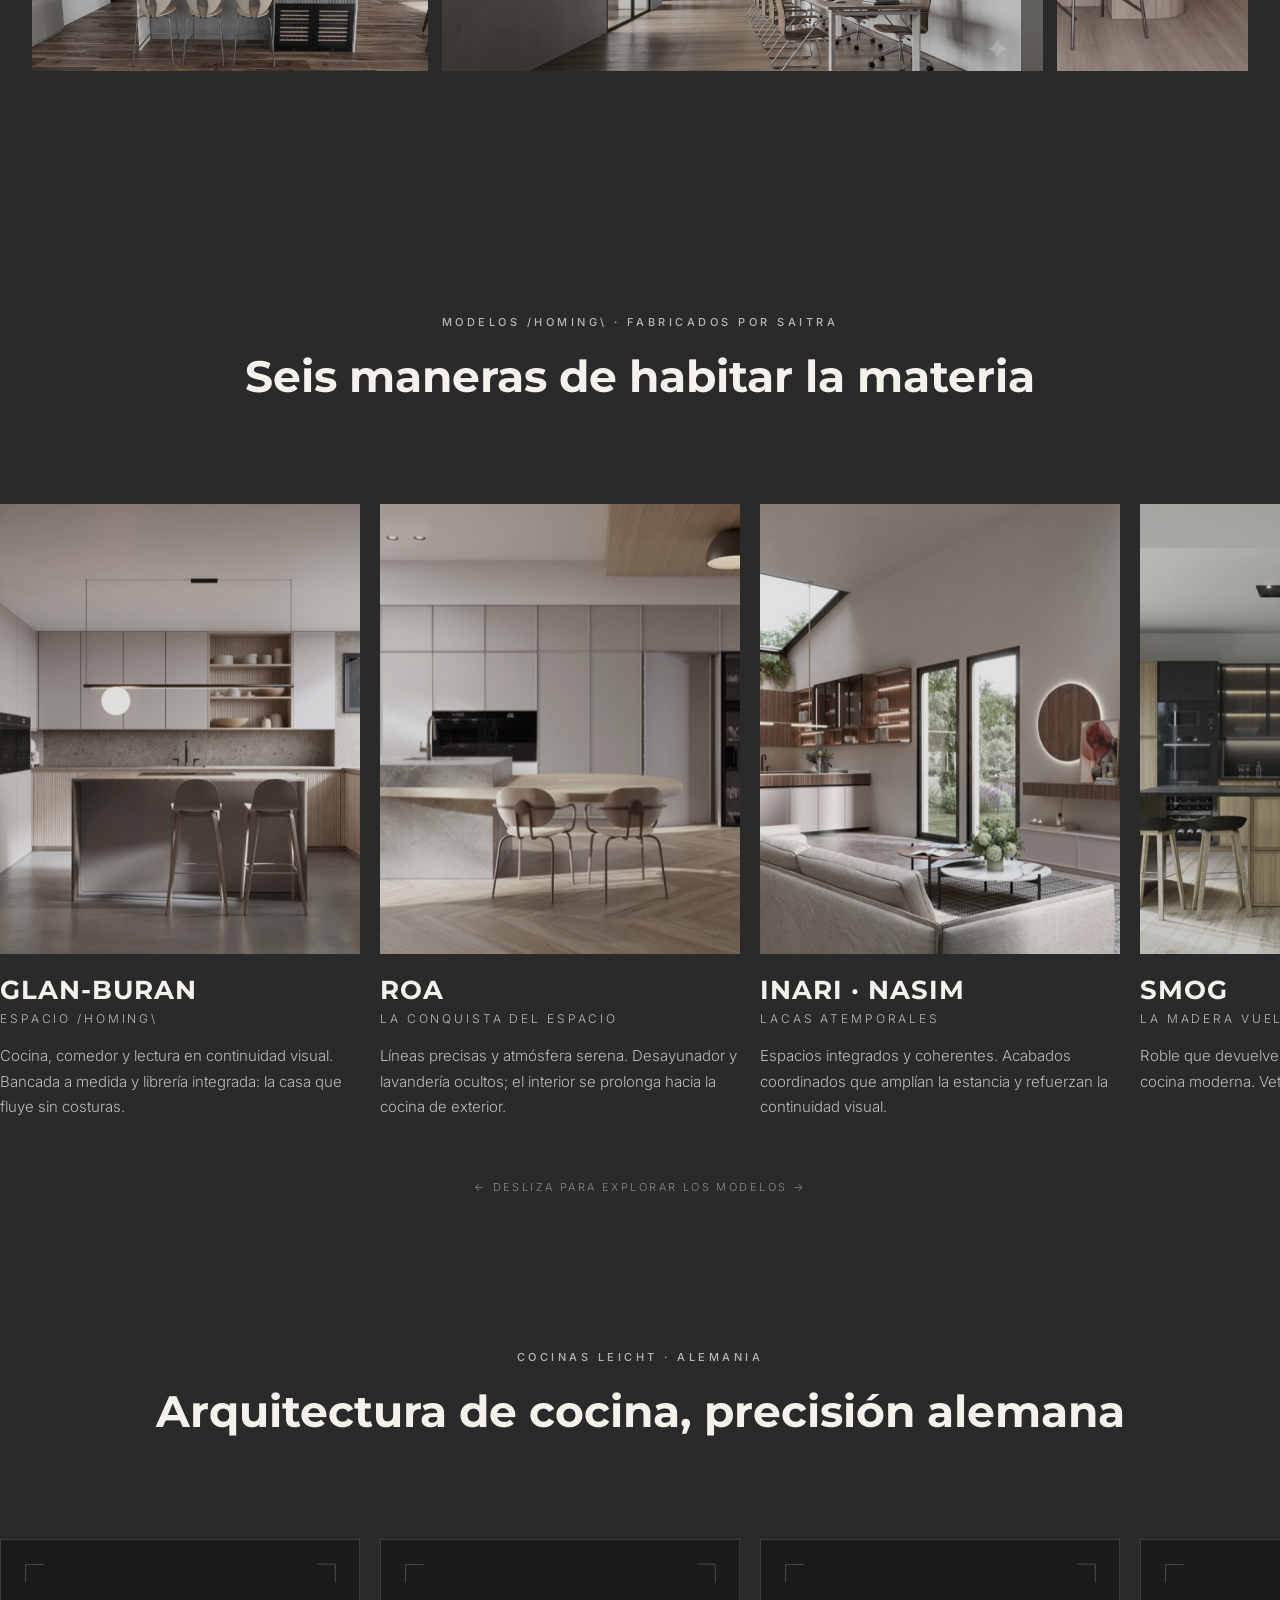
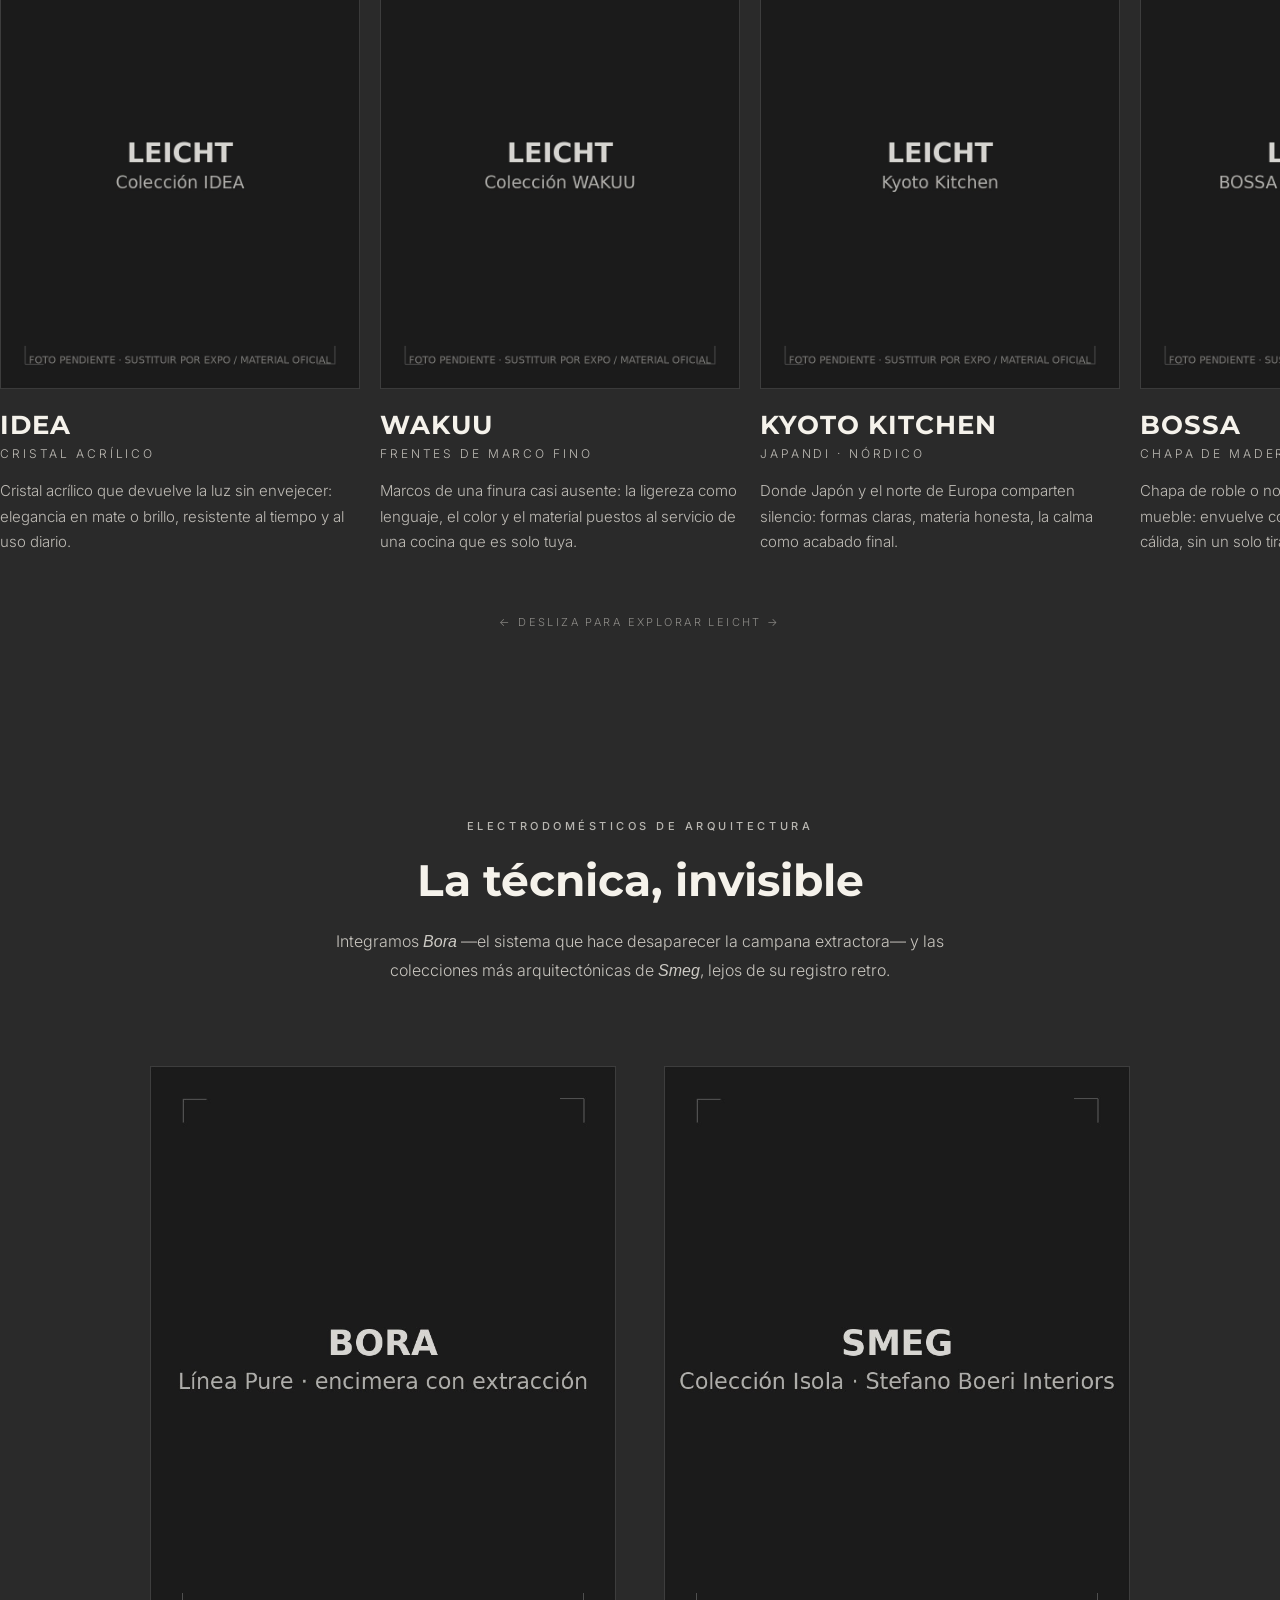
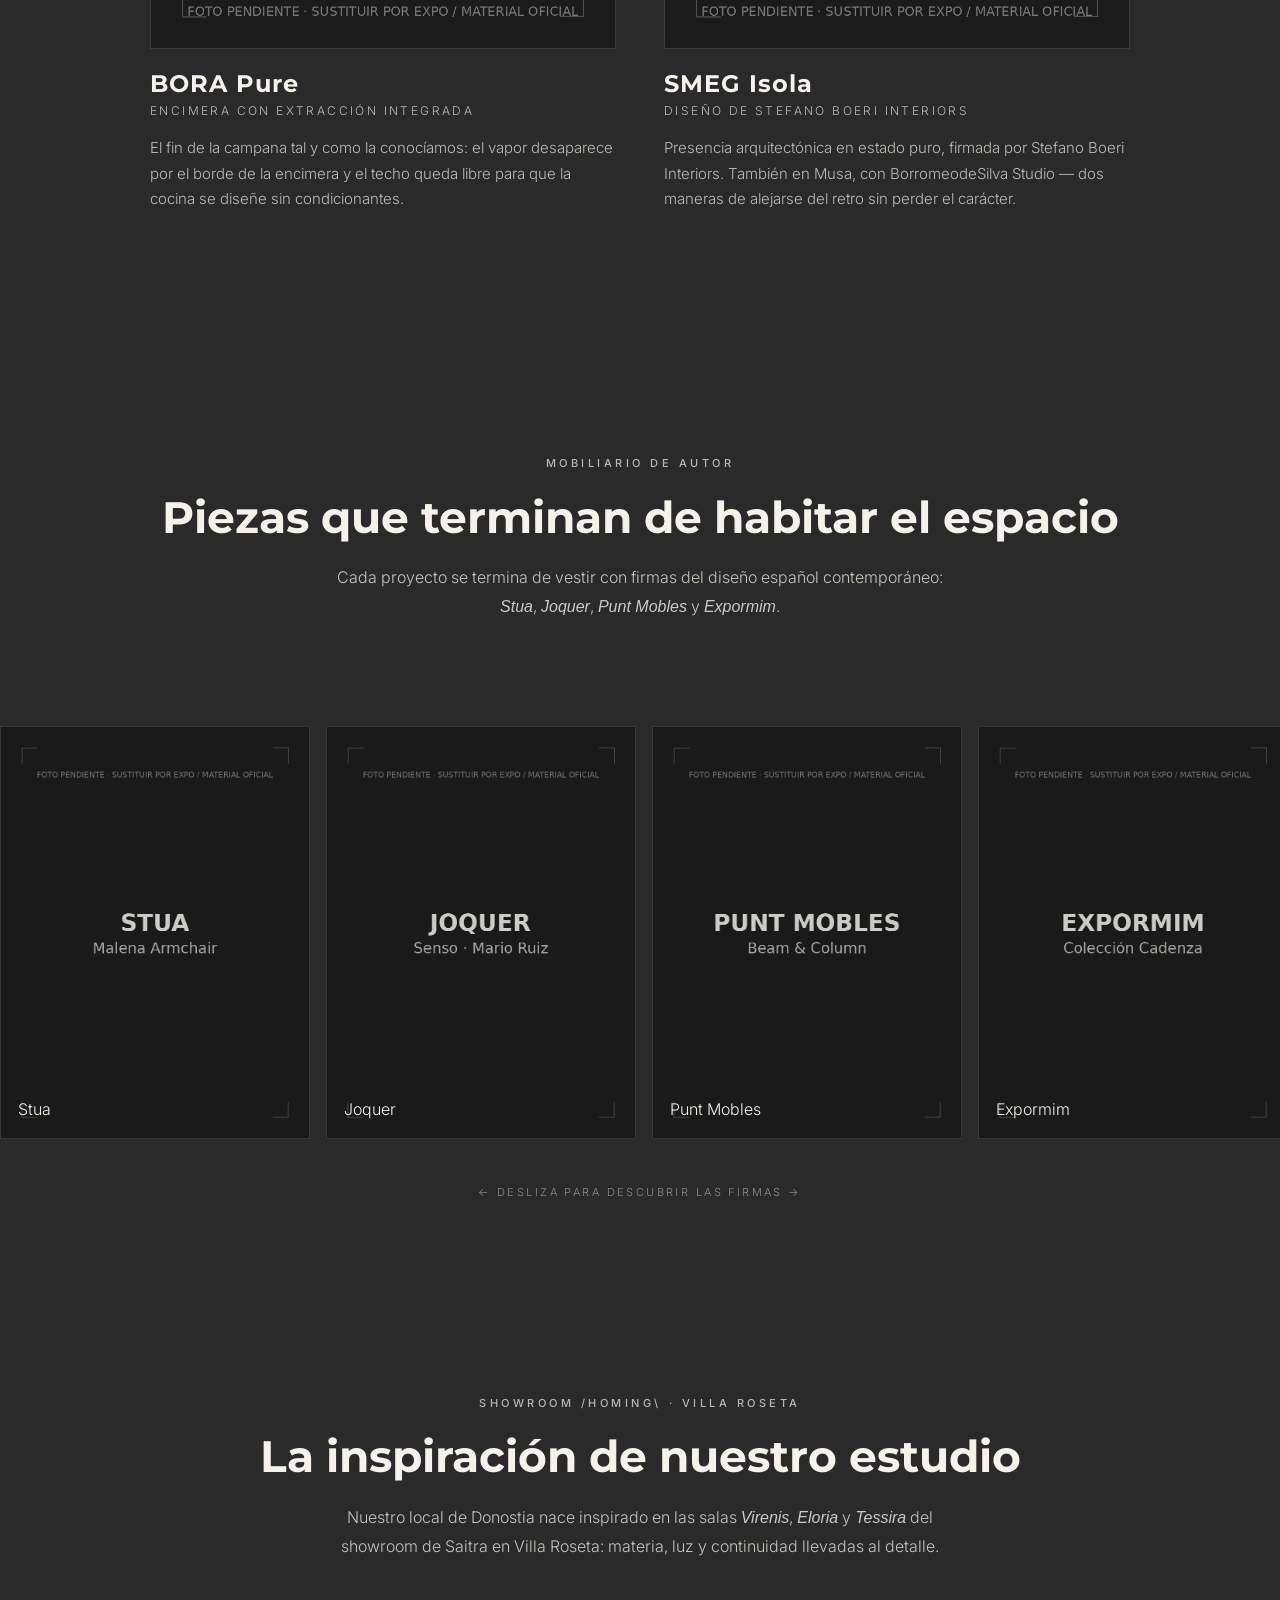
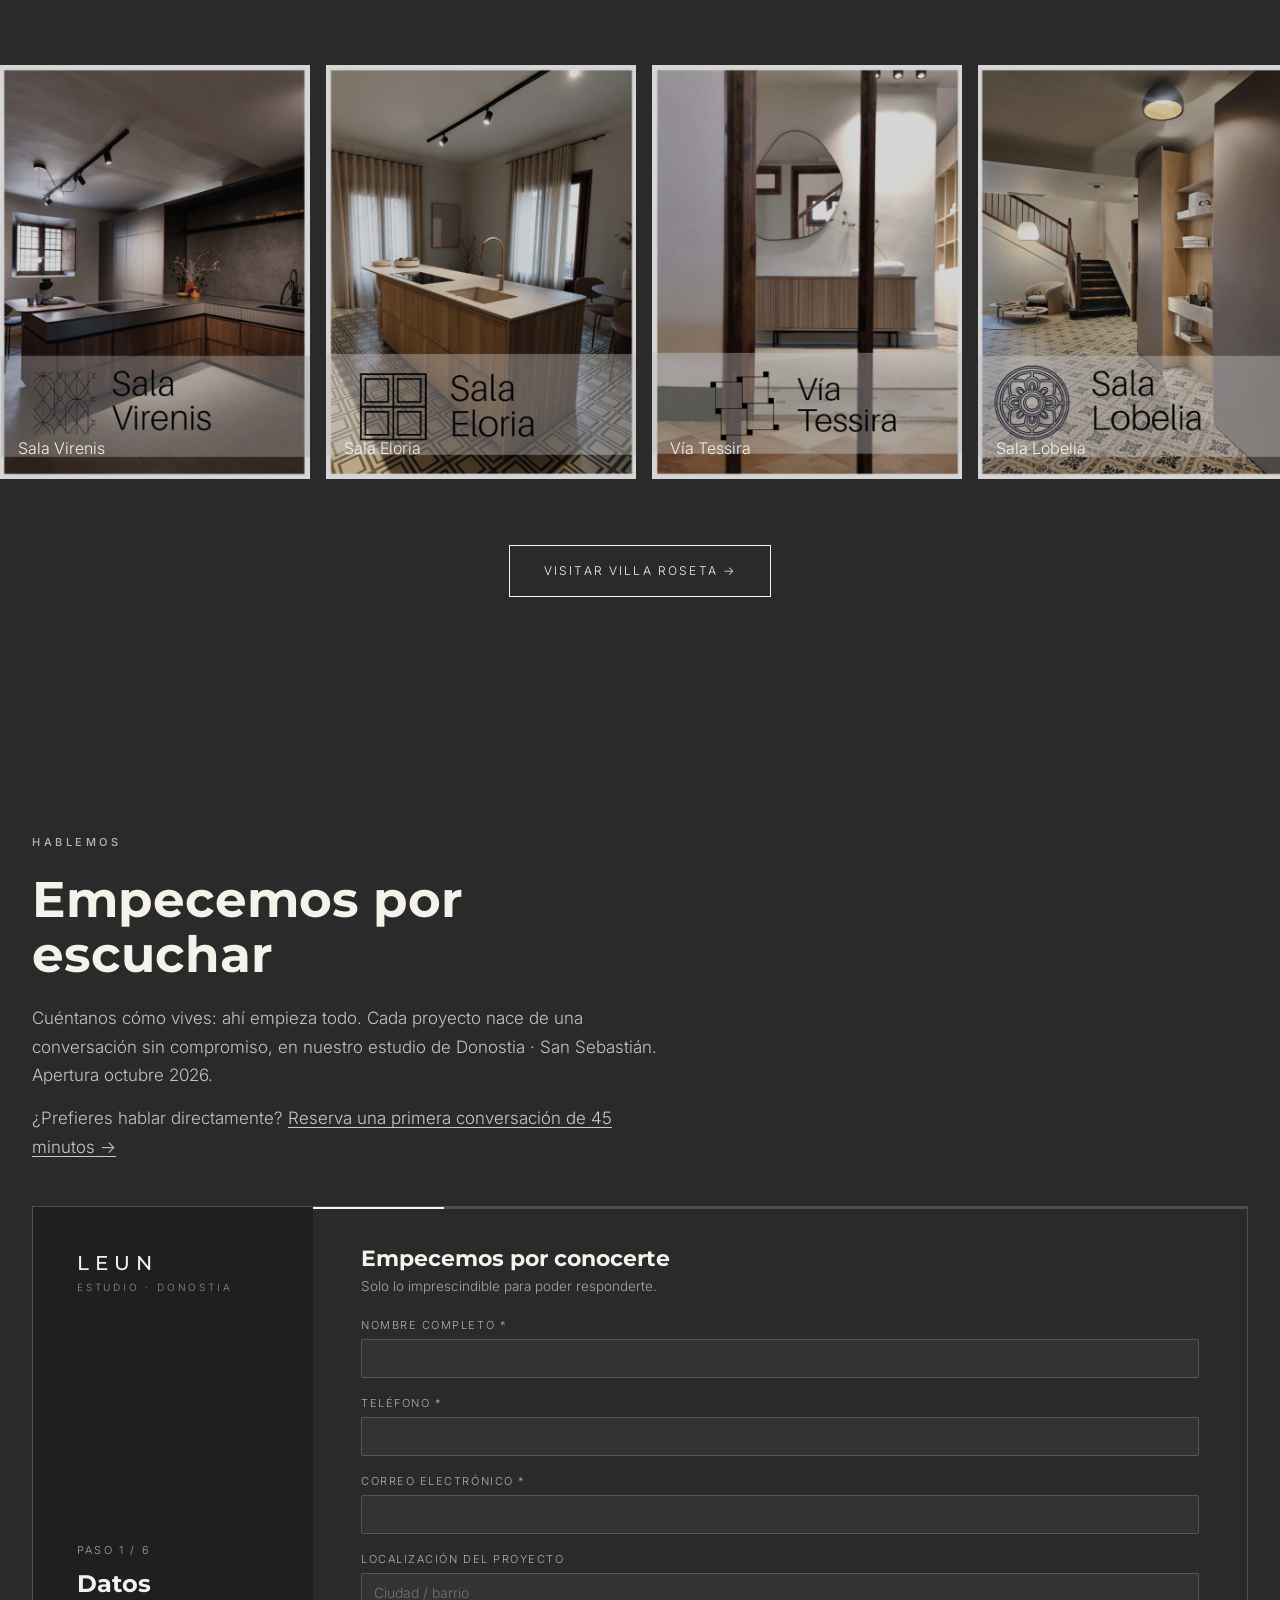
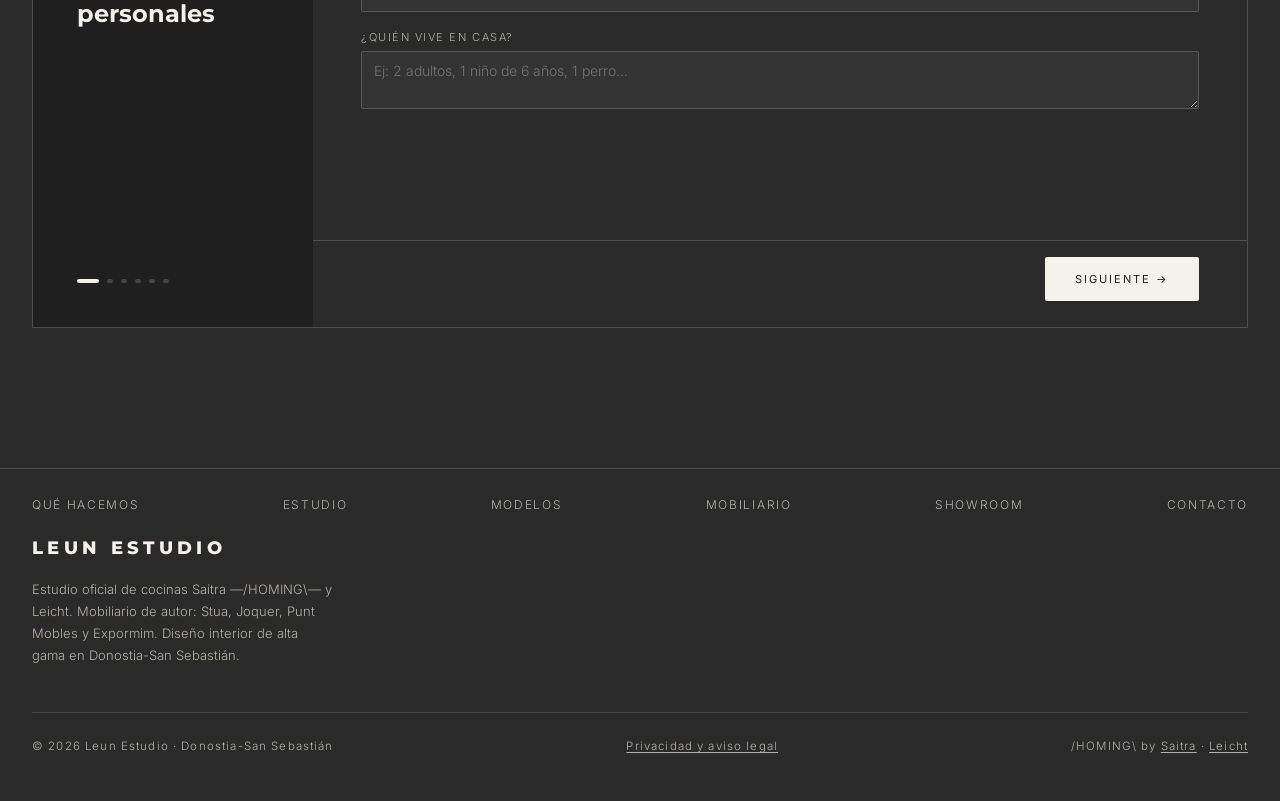
==== commit 9702da1d: "Add images and overlay to philosophy section" ====
--- a/index.html
+++ b/index.html
@@ -121,18 +121,21 @@
       </div>
       <div class="grid3">
         <article class="svc reveal">
+          <div class="svc-bg"><img src="assets/img/local-marmol.jpg" alt="" loading="lazy" decoding="async"></div>
           <svg class="svc-icon" viewBox="0 0 48 48" aria-hidden="true"><path d="M6 14h36M6 14v26h36V14M6 14l4-6h28l4 6M18 24v8M30 24v8"/></svg>
           <h3>Cocinas</h3>
           <p>La cocina no es una estancia más: es el gesto que ordena la casa entera. Cada proyecto nace de la arquitectura del espacio, nunca del catálogo.</p>
           <a class="svc-more" href="cocinas.html">Saber más →</a>
         </article>
         <article class="svc reveal d1">
+          <div class="svc-bg"><img src="assets/img/local-living.jpg" alt="" loading="lazy" decoding="async"></div>
           <svg class="svc-icon" viewBox="0 0 48 48" aria-hidden="true"><path d="M8 6h32v36H8zM24 6v36M14 16v6M34 16v6M14 30v6M34 30v6"/></svg>
           <h3>Vestidores &amp; Armarios</h3>
           <p>El orden como forma de calma. Cada objeto encuentra su lugar, cada superficie responde a una intención precisa.</p>
           <a class="svc-more" href="vestidores.html">Saber más →</a>
         </article>
         <article class="svc reveal d2">
+          <div class="svc-bg"><img src="assets/img/local-oficina.jpg" alt="" loading="lazy" decoding="async"></div>
           <svg class="svc-icon" viewBox="0 0 48 48" aria-hidden="true"><path d="M4 42L24 6l20 36zM24 6v36M14 24h20M9 33h30"/></svg>
           <h3>Proyecto Completo</h3>
           <p>Del primer trazo a la última pieza instalada, una sola mirada gobierna el tiempo, la materia y la luz.</p>
@@ -144,6 +147,8 @@
 
   <!-- ===================== FILOSOFÍA ===================== -->
   <section class="philo" id="filosofia">
+    <div class="philo-media"><img src="assets/img/proy-comedor.jpg" alt="" loading="lazy" decoding="async"></div>
+    <div class="philo-overlay"></div>
     <div class="wrap">
       <p class="big reveal">/HOMING\</p>
       <p class="reveal d1">Homing no es decorar. Es una manera de habitar: el umbral donde la cocina deja de ser una estancia aparte y se convierte en el centro gravitacional de la casa, en diálogo constante con la luz, la materia y quienes viven ahí. Escuchamos antes de dibujar; entendemos cómo se vive antes de decidir cómo se verá.</p>
--- a/css/style.css
+++ b/css/style.css
@@ -1,45 +1,45 @@
 /* ===========================================================
-   LEUN INTERIORISMO — style.css
-   Estudio oficial /HOMING\ by Saitra · Donostia-San Sebastián
+   LEUN ESTUDIO — style.css
+   Identidad "blanding" · lujo silencioso · tema oscuro
    Vanilla CSS3. Sin frameworks. Mobile-first.
    =========================================================== */
 
 :root{
-  --obsidian:#0A0907;
-  --obsidian-soft:#13110E;
-  --gold:#C9A96E;
-  --gold-dim:#A8895280;
-  --hueso:#F2EDE6;
-  --piedra:#8A8278;
+  --bg:#2A2A2A;           /* surface-page (oscuro) */
+  --panel:#333333;        /* surface-card (oscuro) — bandas ligeramente elevadas */
+  --surface0:#1F1F1F;     /* surface-0 (oscuro) — campos, fondos recesados */
+  --ink:#F5F2EB;          /* texto principal, logotipo, botones sólidos */
+  --ink-soft:#EFEBE3;     /* texto de apoyo (usar con opacidad reducida) */
+  --line:rgba(245,242,235,.18); /* divisores — sustituye a bordes gruesos y sombras */
   --white:#FFFFFF;
   --maxw:1280px;
 }
 *{margin:0;padding:0;box-sizing:border-box}
 html{scroll-behavior:smooth}
 body{
-  background:var(--obsidian);
-  color:var(--hueso);
-  font-family:'DM Sans',sans-serif;
+  background:var(--bg);
+  color:var(--ink);
+  font-family:'Inter',sans-serif;
   font-weight:300;
   line-height:1.7;
   -webkit-font-smoothing:antialiased;
   overflow-x:hidden;
 }
-h1,h2,h3,h4{font-family:'Playfair Display',serif;font-weight:400;line-height:1.1}
+h1,h2,h3,h4{font-family:'Montserrat',sans-serif;font-weight:700;line-height:1.1}
 a{color:inherit;text-decoration:none}
 img{display:block;max-width:100%}
 section{position:relative}
 .wrap{max-width:var(--maxw);margin:0 auto;padding:0 20px}
 .eyebrow{
   font-size:11px;letter-spacing:.32em;text-transform:uppercase;
-  color:var(--gold);font-weight:400;margin-bottom:20px;display:inline-block;
+  color:var(--ink);opacity:.7;font-weight:500;margin-bottom:20px;display:inline-block;
 }
 
 /* Texto solo para lectores de pantalla / SEO */
 .visually-hidden{position:absolute;width:1px;height:1px;margin:-1px;padding:0;overflow:hidden;clip:rect(0 0 0 0);white-space:nowrap;border:0}
 
 /* Skip link (accesibilidad) */
-.skip{position:absolute;left:-9999px;top:0;background:var(--gold);color:var(--obsidian);
+.skip{position:absolute;left:-9999px;top:0;background:var(--ink);color:var(--surface0);
   padding:10px 16px;z-index:200;font-size:13px;letter-spacing:.1em}
 .skip:focus{left:12px;top:12px}
 
@@ -56,21 +56,21 @@
   padding:22px 20px;transition:padding .4s ease,background .4s ease,backdrop-filter .4s ease;
 }
 nav.scrolled{
-  padding:14px 20px;background:rgba(10,9,7,.82);
-  backdrop-filter:blur(14px);-webkit-backdrop-filter:blur(14px);border-bottom:1px solid #ffffff10;
-}
-.brand{font-family:'Playfair Display',serif;font-size:21px;letter-spacing:.34em;color:var(--hueso);padding-left:.34em}
-.brand b{font-weight:700}
+  padding:14px 20px;background:rgba(42,42,42,.9);
+  backdrop-filter:blur(14px);-webkit-backdrop-filter:blur(14px);border-bottom:1px solid var(--line);
+}
+.brand{font-family:'Montserrat',sans-serif;font-weight:800;font-size:18px;letter-spacing:.24em;color:var(--ink);padding-left:.24em}
+.brand b{font-weight:800}
 .nav-links{display:flex;gap:34px;align-items:center}
-.nav-links a{font-size:12px;letter-spacing:.16em;text-transform:uppercase;color:var(--hueso);opacity:.85;transition:color .3s,opacity .3s;position:relative}
-.nav-links a::after{content:"";position:absolute;left:0;bottom:-6px;width:0;height:1px;background:var(--gold);transition:width .35s ease}
-.nav-links a:hover,.nav-links a:focus-visible{color:var(--gold);opacity:1}
+.nav-links a{font-size:12px;letter-spacing:.16em;text-transform:uppercase;color:var(--ink);opacity:.75;transition:opacity .3s;position:relative}
+.nav-links a::after{content:"";position:absolute;left:0;bottom:-6px;width:0;height:1px;background:var(--ink);transition:width .35s ease}
+.nav-links a:hover,.nav-links a:focus-visible{opacity:1}
 .nav-links a:hover::after{width:100%}
-.nav-cta{border:1px solid var(--gold);padding:9px 18px!important;color:var(--gold)!important;opacity:1!important}
+.nav-cta{border:1px solid var(--ink);padding:9px 18px!important;color:var(--ink)!important;opacity:1!important}
 .nav-cta::after{display:none}
-.nav-cta:hover{background:var(--gold);color:var(--obsidian)!important}
+.nav-cta:hover{background:var(--ink);color:var(--surface0)!important}
 .burger{display:flex;flex-direction:column;gap:5px;cursor:pointer;width:28px;height:20px;justify-content:center;z-index:120;background:none;border:0}
-.burger span{height:1.5px;background:var(--hueso);transition:.35s;display:block}
+.burger span{height:1.5px;background:var(--ink);transition:.35s;display:block}
 .burger.open span:nth-child(1){transform:translateY(6.5px) rotate(45deg)}
 .burger.open span:nth-child(2){opacity:0}
 .burger.open span:nth-child(3){transform:translateY(-6.5px) rotate(-45deg)}
@@ -78,74 +78,84 @@
 /* ---------- HERO ---------- */
 .hero{height:100vh;min-height:600px;display:flex;align-items:center;justify-content:center;text-align:center;overflow:hidden}
 .hero-media{position:absolute;inset:0;z-index:0}
-.hero-media img{width:100%;height:100%;object-fit:cover;transform:scale(1.08);animation:slowzoom 20s ease-out forwards}
+.hero-media img{width:100%;height:100%;object-fit:cover;filter:grayscale(.15);transform:scale(1.08);animation:slowzoom 20s ease-out forwards}
 @keyframes slowzoom{to{transform:scale(1)}}
-.hero-overlay{position:absolute;inset:0;background:linear-gradient(180deg,rgba(0,0,0,.45) 0%,rgba(0,0,0,.55) 55%,rgba(10,9,7,.92) 100%);z-index:1}
+.hero-overlay{position:absolute;inset:0;background:rgba(42,42,42,.5);z-index:1}
 .hero-content{position:relative;z-index:2;padding:0 22px}
 .hero h1{
-  font-size:clamp(64px,13vw,138px);color:var(--gold);letter-spacing:.18em;
-  font-weight:400;padding-left:.18em;text-shadow:0 4px 60px rgba(0,0,0,.5);
+  font-size:clamp(56px,12vw,124px);color:var(--ink);letter-spacing:.1em;
+  font-weight:800;padding-left:.1em;
   opacity:0;animation:fadeUp 1.4s cubic-bezier(.16,.7,.3,1) .2s forwards}
-.hero .sub{font-size:clamp(14px,1.5vw,18px);font-weight:300;color:var(--hueso);letter-spacing:.15em;margin-top:14px;
+.hero .sub{font-family:'Inter',sans-serif;font-size:clamp(13px,1.4vw,16px);font-weight:400;color:var(--ink-soft);opacity:.85;letter-spacing:.12em;margin-top:14px;
   opacity:0;animation:fadeUp 1.4s cubic-bezier(.16,.7,.3,1) .55s forwards}
-.hero .sub i{font-family:'Playfair Display',serif;font-style:italic;color:var(--gold)}
+.hero .sub i{font-style:italic;color:var(--ink)}
 .hero-cta{display:inline-flex;gap:14px;flex-wrap:wrap;justify-content:center;margin-top:36px;
   opacity:0;animation:fadeUp 1.4s cubic-bezier(.16,.7,.3,1) .9s forwards}
-.badge{display:inline-block;border:1px solid var(--gold);padding:11px 22px;font-size:11px;letter-spacing:.22em;text-transform:uppercase;color:var(--gold);transition:.4s}
-.badge.solid{background:var(--gold);color:var(--obsidian)}
-.badge:hover{background:var(--gold);color:var(--obsidian)}
-.badge.solid:hover{background:transparent;color:var(--gold)}
+.badge{display:inline-block;border:1px solid var(--ink);padding:15px 30px;font-size:11px;letter-spacing:.18em;text-transform:uppercase;color:var(--ink);transition:.35s}
+.badge.solid{background:var(--ink);color:var(--surface0)}
+.badge:hover{background:var(--ink);color:var(--surface0)}
+.badge.solid:hover{background:transparent;color:var(--ink)}
 @keyframes fadeUp{from{opacity:0;transform:translateY(28px)}to{opacity:1;transform:none}}
 .scroll-ind{position:absolute;bottom:30px;left:50%;transform:translateX(-50%);z-index:3;opacity:0;animation:fadeUp 1.2s 1.4s forwards}
-.scroll-ind svg{width:26px;height:26px;stroke:var(--gold);animation:pulse 2s ease-in-out infinite}
+.scroll-ind svg{width:26px;height:26px;stroke:var(--ink);animation:pulse 2s ease-in-out infinite}
 @keyframes pulse{0%,100%{transform:translateY(0);opacity:.4}50%{transform:translateY(8px);opacity:1}}
 
 /* ---------- SECTION HEAD ---------- */
 .section-head{text-align:center;margin-bottom:64px}
-.section-head h2{font-size:clamp(32px,5vw,52px);font-style:italic}
+.section-head h2{font-size:clamp(28px,4.4vw,44px)}
 
 /* ---------- SERVICIOS ---------- */
-.services{padding:100px 0 110px;background:var(--obsidian)}
+.services{padding:100px 0 110px;background:var(--bg)}
 .grid3{display:grid;grid-template-columns:1fr;gap:14px}
-.svc{padding:40px 28px;border:1px solid #ffffff0f;transition:border-color .5s,background .5s,transform .5s}
-.svc:hover{border-color:var(--gold-dim);background:#ffffff05;transform:translateY(-6px)}
-.svc-icon{width:46px;height:46px;stroke:var(--gold);stroke-width:1;fill:none;margin-bottom:28px}
-.svc h3{font-size:26px;font-style:italic;margin-bottom:14px}
-.svc p{color:var(--piedra);font-size:15.5px}
-.svc-more{display:inline-block;margin-top:18px;font-size:11px;letter-spacing:.2em;text-transform:uppercase;color:var(--gold);transition:opacity .3s}
-.svc-more:hover{opacity:.7}
+.svc{padding:40px 28px;border:1px solid var(--line);transition:border-color .5s,background .5s}
+.svc:hover{border-color:var(--ink);background:var(--panel)}
+.svc-icon{width:46px;height:46px;stroke:var(--ink);stroke-width:1;fill:none;margin-bottom:28px}
+.svc h3{font-size:22px;margin-bottom:14px}
+.svc p{color:var(--ink-soft);opacity:.75;font-size:15.5px}
+.svc-more{display:inline-block;margin-top:18px;font-size:11px;letter-spacing:.2em;text-transform:uppercase;color:var(--ink);border-bottom:1px solid var(--line);padding-bottom:2px;transition:border-color .3s}
+.svc-more:hover{border-color:var(--ink)}
+
+/* ---------- ELECTRODOMÉSTICOS ---------- */
+.appliances{padding:100px 0 110px;background:var(--bg)}
+.grid2{display:grid;grid-template-columns:1fr;gap:36px;max-width:980px;margin:0 auto}
+.appl-img{aspect-ratio:4/5;overflow:hidden;margin-bottom:22px;background:var(--surface0)}
+.appl-img img{width:100%;height:100%;object-fit:cover;filter:grayscale(.35) brightness(.88);transition:transform 1.2s,filter .8s}
+.appl:hover .appl-img img{transform:scale(1.04);filter:grayscale(.1) brightness(1)}
+.appl h3{font-size:24px;letter-spacing:.04em;margin-bottom:4px}
+.appl .mean{font-size:12px;letter-spacing:.2em;text-transform:uppercase;color:var(--ink-soft);opacity:.75;margin-bottom:14px}
+.appl p{color:var(--ink-soft);opacity:.75;font-size:15px}
 
 /* ---------- FILOSOFÍA ---------- */
-.philo{background:var(--hueso);color:var(--obsidian);padding:100px 0}
+.philo{background:var(--panel);color:var(--ink);padding:100px 0}
 .philo .wrap{max-width:880px;text-align:center}
-.philo .big{font-size:clamp(58px,11vw,108px);font-weight:700;color:var(--obsidian);letter-spacing:.02em;margin-bottom:14px}
-.philo p{font-size:clamp(17px,2vw,21px);font-weight:300;color:#2b2823;max-width:680px;margin:0 auto 36px;line-height:1.85}
-.philo .quote{font-family:'Playfair Display',serif;font-style:italic;font-size:clamp(22px,3vw,30px);color:#7A6234;margin:0 auto 44px;max-width:560px;position:relative}
-.philo .quote::before{content:"\201C";position:absolute;left:-.5em;top:-.2em;font-size:1.4em;opacity:.3}
-.btn-ghost{display:inline-block;border:1px solid #9c7e44;color:#7A6234;padding:15px 34px;font-size:12px;letter-spacing:.18em;text-transform:uppercase;transition:.4s}
-.btn-ghost:hover{background:var(--obsidian);border-color:var(--obsidian);color:var(--gold)}
+.philo .big{font-family:'Montserrat',sans-serif;font-size:clamp(48px,9vw,88px);font-weight:800;color:var(--ink);letter-spacing:.04em;margin-bottom:14px}
+.philo p{font-size:clamp(17px,2vw,21px);font-weight:300;color:var(--ink-soft);opacity:.9;max-width:680px;margin:0 auto 36px;line-height:1.85}
+.philo .quote{font-style:italic;font-size:clamp(20px,2.6vw,26px);color:var(--ink);margin:0 auto 44px;max-width:560px;position:relative}
+.philo .quote::before{content:"\201C";position:absolute;left:-.5em;top:-.2em;font-size:1.4em;opacity:.25}
+.btn-ghost{display:inline-block;border:1px solid var(--ink);color:var(--ink);padding:15px 34px;font-size:12px;letter-spacing:.18em;text-transform:uppercase;transition:.35s}
+.btn-ghost:hover{background:var(--ink);color:var(--surface0)}
 
 /* ---------- PARTNER BAND ---------- */
-.partner{background:var(--obsidian-soft);padding:80px 0;text-align:center;border-top:1px solid #ffffff0a;border-bottom:1px solid #ffffff0a}
-.partner .lede{font-family:'Playfair Display',serif;font-style:italic;font-size:clamp(23px,3.4vw,36px);color:var(--hueso);max-width:780px;margin:0 auto 14px}
-.partner .lede b{font-style:normal;font-weight:700;color:var(--gold)}
-.partner .sub{color:var(--piedra);font-size:15px;max-width:600px;margin:0 auto 50px}
+.partner{background:var(--panel);padding:80px 0;text-align:center;border-top:1px solid var(--line);border-bottom:1px solid var(--line)}
+.partner .lede{font-size:clamp(21px,3vw,32px);font-weight:500;color:var(--ink);max-width:780px;margin:0 auto 14px}
+.partner .lede b{font-weight:800}
+.partner .sub{color:var(--ink-soft);opacity:.75;font-size:15px;max-width:600px;margin:0 auto 50px}
 .stats{display:flex;justify-content:center;gap:48px;flex-wrap:wrap}
-.stat .num{font-family:'Playfair Display',serif;font-size:38px;color:var(--gold);line-height:1}
-.stat .lab{font-size:11px;letter-spacing:.22em;text-transform:uppercase;color:var(--piedra);margin-top:10px}
+.stat .num{font-family:'Montserrat',sans-serif;font-weight:700;font-size:32px;color:var(--ink);line-height:1}
+.stat .lab{font-size:11px;letter-spacing:.22em;text-transform:uppercase;color:var(--ink-soft);opacity:.7;margin-top:10px}
 
 /* ---------- PORTAFOLIO (CSS GRID MAGAZINE) ---------- */
 .portfolio{padding:96px 0 100px}
 .portfolio-grid{display:grid;grid-template-columns:1fr;gap:14px;grid-auto-rows:200px}
-.proj{position:relative;overflow:hidden;cursor:pointer;background:#1a1714;aspect-ratio:4/3}
-.proj img{width:100%;height:100%;object-fit:cover;transition:transform 1.2s cubic-bezier(.16,.7,.3,1),filter .8s;filter:grayscale(.22) brightness(.84)}
-.proj:hover img,.proj:focus-within img{transform:scale(1.06);filter:grayscale(0) brightness(.96)}
+.proj{position:relative;overflow:hidden;cursor:pointer;background:var(--surface0);aspect-ratio:4/3}
+.proj img{width:100%;height:100%;object-fit:cover;transition:transform 1.2s cubic-bezier(.16,.7,.3,1),filter .8s;filter:grayscale(.3) brightness(.86)}
+.proj:hover img,.proj:focus-within img{transform:scale(1.04);filter:grayscale(.1) brightness(.96)}
 .proj-info{position:absolute;inset:0;display:flex;flex-direction:column;justify-content:flex-end;padding:30px;
-  background:linear-gradient(180deg,transparent 42%,rgba(10,9,7,.86));opacity:0;transition:opacity .55s}
+  background:rgba(31,31,31,.82);opacity:0;transition:opacity .5s}
 .proj:hover .proj-info,.proj:focus-within .proj-info{opacity:1}
-.proj-info h3{font-size:28px;font-style:italic;color:var(--hueso);transform:translateY(12px);transition:transform .55s}
+.proj-info h3{font-size:22px;color:var(--ink);transform:translateY(12px);transition:transform .5s}
 .proj:hover .proj-info h3{transform:none}
-.proj-tags{font-size:11px;letter-spacing:.2em;text-transform:uppercase;color:var(--gold);margin-top:9px;transform:translateY(12px);transition:transform .55s .05s}
+.proj-tags{font-size:11px;letter-spacing:.2em;text-transform:uppercase;color:var(--ink-soft);opacity:.8;margin-top:9px;transform:translateY(12px);transition:transform .5s .05s}
 .proj:hover .proj-tags{transform:none}
 
 /* Magazine asymmetry — desktop (6-col tessellation) */
@@ -168,73 +178,73 @@
 }
 
 /* ---------- ANTES / DESPUÉS ---------- */
-.bawrap{padding:90px 0 100px;background:var(--obsidian-soft)}
-.ba{position:relative;max-width:980px;margin:0 auto;aspect-ratio:16/10;overflow:hidden;border-radius:4px;
-  touch-action:none;user-select:none;box-shadow:0 24px 70px rgba(0,0,0,.45)}
+.bawrap{padding:90px 0 100px;background:var(--panel)}
+.ba{position:relative;max-width:980px;margin:0 auto;aspect-ratio:16/10;overflow:hidden;
+  touch-action:none;user-select:none;border:1px solid var(--line)}
 .ba-img{position:absolute;inset:0;width:100%;height:100%;object-fit:cover}
 .ba-after{clip-path:inset(0 0 0 calc(var(--p,50) * 1%));-webkit-clip-path:inset(0 0 0 calc(var(--p,50) * 1%))}
 .ba-label{position:absolute;top:18px;font-size:11px;letter-spacing:.22em;text-transform:uppercase;
-  background:rgba(10,9,7,.6);color:var(--hueso);padding:6px 12px;border:1px solid #ffffff22;z-index:3;pointer-events:none}
+  background:rgba(31,31,31,.7);color:var(--ink);padding:6px 12px;border:1px solid var(--line);z-index:3;pointer-events:none}
 .ba-label.before{left:18px}
-.ba-label.after{right:18px;color:var(--gold);border-color:var(--gold-dim)}
-.ba-handle{position:absolute;top:0;bottom:0;left:calc(var(--p,50) * 1%);width:2px;background:var(--gold);transform:translateX(-1px);z-index:4;pointer-events:none}
+.ba-label.after{right:18px}
+.ba-handle{position:absolute;top:0;bottom:0;left:calc(var(--p,50) * 1%);width:1px;background:var(--ink);transform:translateX(-.5px);z-index:4;pointer-events:none}
 .ba-knob{position:absolute;top:50%;left:calc(var(--p,50) * 1%);transform:translate(-50%,-50%);z-index:5;
-  width:46px;height:46px;border-radius:50%;background:rgba(10,9,7,.65);border:1px solid var(--gold);
+  width:44px;height:44px;border-radius:50%;background:rgba(31,31,31,.75);border:1px solid var(--ink);
   display:flex;align-items:center;justify-content:center;backdrop-filter:blur(4px);-webkit-backdrop-filter:blur(4px)}
-.ba-knob svg{width:22px;height:22px;stroke:var(--gold);fill:none;stroke-width:1.4}
-.ba:focus-visible{outline:2px solid var(--gold);outline-offset:3px}
-.ba-note{text-align:center;color:var(--piedra);font-size:12px;letter-spacing:.06em;margin-top:18px;opacity:.7}
+.ba-knob svg{width:20px;height:20px;stroke:var(--ink);fill:none;stroke-width:1.4}
+.ba:focus-visible{outline:1px solid var(--ink);outline-offset:3px}
+.ba-note{text-align:center;color:var(--ink-soft);opacity:.6;font-size:12px;letter-spacing:.06em;margin-top:18px}
 
 /* ---------- COLECCIONES ---------- */
-.collections{padding:96px 0 50px;background:var(--obsidian)}
+.collections{padding:96px 0 50px;background:var(--bg)}
 .coll-track{display:flex;gap:20px;overflow-x:auto;padding:24px 20px 50px;scroll-snap-type:x mandatory;-webkit-overflow-scrolling:touch}
-.coll-track::-webkit-scrollbar{height:3px}
-.coll-track::-webkit-scrollbar-thumb{background:var(--gold-dim)}
-.coll-track::-webkit-scrollbar-track{background:#ffffff0a}
+.coll-track::-webkit-scrollbar{height:1px}
+.coll-track::-webkit-scrollbar-thumb{background:var(--line)}
+.coll-track::-webkit-scrollbar-track{background:transparent}
 .coll{flex:0 0 78vw;max-width:360px;scroll-snap-align:start;display:block}
-.coll-img{aspect-ratio:4/5;overflow:hidden;margin-bottom:22px}
-.coll-img img{width:100%;height:100%;object-fit:cover;filter:grayscale(.3) brightness(.85);transition:transform 1.2s,filter .8s}
-.coll:hover .coll-img img{transform:scale(1.06);filter:grayscale(0) brightness(1)}
-.coll h3{font-size:38px;letter-spacing:.06em;margin-bottom:4px}
-.coll .mean{font-size:12px;letter-spacing:.24em;text-transform:uppercase;color:var(--gold);margin-bottom:14px}
-.coll p{color:var(--piedra);font-size:15px}
-.coll-hint{text-align:center;font-size:11px;letter-spacing:.22em;text-transform:uppercase;color:var(--piedra);opacity:.6;margin-top:8px}
+.coll-img{aspect-ratio:4/5;overflow:hidden;margin-bottom:22px;background:var(--surface0)}
+.coll-img img{width:100%;height:100%;object-fit:cover;filter:grayscale(.35) brightness(.88);transition:transform 1.2s,filter .8s}
+.coll:hover .coll-img img{transform:scale(1.04);filter:grayscale(.1) brightness(1)}
+.coll h3{font-size:26px;letter-spacing:.04em;margin-bottom:4px}
+.coll .mean{font-size:12px;letter-spacing:.24em;text-transform:uppercase;color:var(--ink-soft);opacity:.75;margin-bottom:14px}
+.coll p{color:var(--ink-soft);opacity:.75;font-size:15px}
+.coll-hint{text-align:center;font-size:11px;letter-spacing:.22em;text-transform:uppercase;color:var(--ink-soft);opacity:.5;margin-top:8px}
 
 /* ---------- SHOWROOM (Villa Roseta) ---------- */
-.showroom{padding:96px 0 90px;background:var(--obsidian)}
-.show-intro{color:var(--piedra);font-size:16px;max-width:620px;margin:22px auto 0;line-height:1.8}
-.show-intro em{font-family:'Playfair Display',serif;font-style:italic;color:var(--gold)}
+.showroom{padding:96px 0 90px;background:var(--bg)}
+.show-intro{color:var(--ink-soft);opacity:.8;font-size:16px;max-width:620px;margin:22px auto 0;line-height:1.8}
+.show-intro em{font-style:italic;color:var(--ink)}
 .show-track{display:flex;gap:16px;overflow-x:auto;padding:24px 20px 36px;scroll-snap-type:x mandatory;-webkit-overflow-scrolling:touch}
-.show-track::-webkit-scrollbar{height:3px}
-.show-track::-webkit-scrollbar-thumb{background:var(--gold-dim)}
-.scard{flex:0 0 70vw;max-width:310px;scroll-snap-align:start;position:relative;overflow:hidden;display:block}
-.scard img{width:100%;aspect-ratio:3/4;object-fit:cover;filter:grayscale(.25) brightness(.82);transition:transform 1.1s cubic-bezier(.16,.7,.3,1),filter .8s}
-.scard:hover img{transform:scale(1.05);filter:none}
-.scard span{position:absolute;left:18px;bottom:16px;font-family:'Playfair Display',serif;font-style:italic;font-size:21px;color:var(--hueso);text-shadow:0 2px 16px rgba(0,0,0,.7)}
-.scard.feat{outline:1px solid var(--gold-dim);outline-offset:-1px}
-.scard.feat span{color:var(--gold)}
+.show-track::-webkit-scrollbar{height:1px}
+.show-track::-webkit-scrollbar-thumb{background:var(--line)}
+.scard{flex:0 0 70vw;max-width:310px;scroll-snap-align:start;position:relative;overflow:hidden;display:block;background:var(--surface0)}
+.scard img{width:100%;aspect-ratio:3/4;object-fit:cover;filter:grayscale(.3) brightness(.84);transition:transform 1.1s cubic-bezier(.16,.7,.3,1),filter .8s}
+.scard:hover img{transform:scale(1.03);filter:grayscale(.1) brightness(1)}
+.scard span{position:absolute;left:18px;bottom:16px;font-size:16px;color:var(--ink)}
+.scard.feat{outline:1px solid var(--line);outline-offset:-1px}
 .show-cta{text-align:center;margin-top:30px}
-.btn-gold{display:inline-block;border:1px solid var(--gold);color:var(--gold);padding:15px 34px;font-size:12px;letter-spacing:.18em;text-transform:uppercase;transition:.4s}
-.btn-gold:hover{background:var(--gold);color:var(--obsidian)}
+.btn-gold{display:inline-block;border:1px solid var(--ink);color:var(--ink);padding:15px 34px;font-size:12px;letter-spacing:.18em;text-transform:uppercase;transition:.35s}
+.btn-gold:hover{background:var(--ink);color:var(--surface0)}
 
 /* ---------- CONTACTO ---------- */
 .contact{padding:100px 0 100px}
 .contact-intro{max-width:640px;margin-bottom:44px}
-.contact-intro h2{font-size:clamp(36px,6vw,60px);font-style:italic;margin-bottom:22px}
-.contact-intro .lead{color:var(--piedra);font-size:17px}
-.form-embed{width:100%;border-radius:4px;overflow:hidden;box-shadow:0 24px 70px rgba(0,0,0,.45)}
-.form-embed iframe{width:100%;height:720px;border:0;display:block;background:#F2EDE6}
+.contact-intro h2{font-size:clamp(32px,5vw,50px);margin-bottom:22px}
+.contact-intro .lead{color:var(--ink-soft);opacity:.8;font-size:17px}
+.contact-intro .lead a{color:var(--ink);opacity:1;text-decoration:underline;text-underline-offset:3px}
+.form-embed{width:100%;overflow:hidden;border:1px solid var(--line)}
+.form-embed iframe{width:100%;height:720px;border:0;display:block;background:var(--panel)}
 
 /* ---------- FOOTER ---------- */
-footer{border-top:1px solid #ffffff10;padding:64px 0 44px;background:var(--obsidian)}
+footer{border-top:1px solid var(--line);padding:64px 0 44px;background:var(--bg)}
 .foot-grid{display:flex;justify-content:space-between;align-items:flex-end;flex-wrap:wrap;gap:36px}
 .foot-brand .brand{padding-left:0;display:block;margin-bottom:14px}
-.foot-brand p{color:var(--piedra);font-size:13px;max-width:300px}
+.foot-brand p{color:var(--ink-soft);opacity:.7;font-size:13px;max-width:300px}
 .foot-links{display:flex;gap:26px;flex-wrap:wrap}
-.foot-links a{font-size:12px;letter-spacing:.14em;text-transform:uppercase;color:var(--piedra);transition:color .3s}
-.foot-links a:hover{color:var(--gold)}
-.foot-bottom{margin-top:46px;padding-top:24px;border-top:1px solid #ffffff08;display:flex;justify-content:space-between;flex-wrap:wrap;gap:12px;font-size:11.5px;letter-spacing:.1em;color:var(--piedra)}
-.foot-bottom a{color:var(--gold)}
+.foot-links a{font-size:12px;letter-spacing:.14em;text-transform:uppercase;color:var(--ink-soft);opacity:.7;transition:opacity .3s}
+.foot-links a:hover{opacity:1}
+.foot-bottom{margin-top:46px;padding-top:24px;border-top:1px solid var(--line);display:flex;justify-content:space-between;flex-wrap:wrap;gap:12px;font-size:11.5px;letter-spacing:.1em;color:var(--ink-soft);opacity:.7}
+.foot-bottom a{color:var(--ink-soft);opacity:1;text-decoration:underline;text-underline-offset:2px}
 
 /* ---------- DESKTOP / TABLET LAYOUT ---------- */
 @media(min-width:861px){
@@ -244,11 +254,13 @@
   .nav-links a{font-size:12px}
   .burger{display:none}
   .grid3{grid-template-columns:repeat(3,1fr)}
+  .grid2{grid-template-columns:repeat(2,1fr);gap:48px}
+  .appliances{padding:130px 0 140px}
   .services{padding:130px 0 140px}
   .philo{padding:150px 0}
   .partner{padding:90px 0}
   .stats{gap:70px}
-  .stat .num{font-size:40px}
+  .stat .num{font-size:36px}
   .portfolio,.contact{padding:140px 0}
   .coll{flex:0 0 380px}
   .scard{flex:0 0 310px}
@@ -257,13 +269,13 @@
 
 /* ---------- MOBILE NAV PANEL ---------- */
 @media(max-width:860px){
-  .nav-links{position:fixed;inset:0;background:rgba(10,9,7,.97);backdrop-filter:blur(10px);-webkit-backdrop-filter:blur(10px);
+  .nav-links{position:fixed;inset:0;background:rgba(42,42,42,.97);backdrop-filter:blur(10px);-webkit-backdrop-filter:blur(10px);
     flex-direction:column;justify-content:center;gap:30px;transform:translateX(100%);transition:transform .5s cubic-bezier(.16,.7,.3,1)}
   .nav-links.open{transform:none}
   .nav-links a{font-size:16px}
 }
 @media(max-width:480px){
-  .hero h1{letter-spacing:.14em;padding-left:.14em}
+  .hero h1{letter-spacing:.06em;padding-left:.06em}
   .svc{padding:34px 22px}
   .proj-info{padding:22px}
   .form-embed iframe{height:620px}
@@ -274,21 +286,21 @@
 footer{position:relative;z-index:1;transform:translateZ(0)}
 
 /* ---------- BOTÓN FLOTANTE WHATSAPP ---------- */
-.wa-float{position:fixed;right:22px;bottom:22px;z-index:150;width:56px;height:56px;border-radius:50%;
+.wa-float{position:fixed;right:22px;bottom:22px;z-index:150;width:52px;height:52px;
   background:#25D366;display:flex;align-items:center;justify-content:center;
-  box-shadow:0 8px 28px rgba(0,0,0,.45);transition:transform .3s ease,box-shadow .3s ease}
-.wa-float:hover{transform:translateY(-4px) scale(1.05);box-shadow:0 14px 34px rgba(0,0,0,.55)}
-.wa-float svg{width:30px;height:30px;fill:#fff}
-@media(max-width:480px){.wa-float{right:16px;bottom:16px;width:52px;height:52px}}
+  border:1px solid var(--line);transition:transform .3s ease}
+.wa-float:hover{transform:translateY(-3px)}
+.wa-float svg{width:28px;height:28px;fill:#fff}
+@media(max-width:480px){.wa-float{right:16px;bottom:16px;width:48px;height:48px}}
 
 /* ---------- LIGHTBOX PORTFOLIO ---------- */
-.lb{position:fixed;inset:0;z-index:300;background:rgba(10,9,7,.94);display:flex;align-items:center;justify-content:center;
+.lb{position:fixed;inset:0;z-index:300;background:rgba(31,31,31,.96);display:flex;align-items:center;justify-content:center;
   flex-direction:column;gap:18px;padding:28px;opacity:0;pointer-events:none;transition:opacity .35s ease}
 .lb.open{opacity:1;pointer-events:auto}
-.lb img{max-width:min(1100px,92vw);max-height:74vh;object-fit:contain;box-shadow:0 30px 80px rgba(0,0,0,.6)}
-.lb-cap{color:var(--hueso);font-family:'Playfair Display',serif;font-style:italic;font-size:22px;text-align:center}
-.lb-cap small{display:block;font-family:'DM Sans',sans-serif;font-style:normal;font-size:11px;letter-spacing:.2em;text-transform:uppercase;color:var(--gold);margin-top:6px}
-.lb-close{position:absolute;top:20px;right:24px;background:none;border:0;color:var(--hueso);font-size:34px;line-height:1;cursor:pointer;opacity:.7;transition:opacity .3s}
+.lb img{max-width:min(1100px,92vw);max-height:74vh;object-fit:contain;border:1px solid var(--line)}
+.lb-cap{color:var(--ink);font-size:18px;text-align:center}
+.lb-cap small{display:block;font-size:11px;letter-spacing:.2em;text-transform:uppercase;color:var(--ink-soft);opacity:.7;margin-top:6px}
+.lb-close{position:absolute;top:20px;right:24px;background:none;border:0;color:var(--ink);font-size:34px;line-height:1;cursor:pointer;opacity:.7;transition:opacity .3s}
 .lb-close:hover{opacity:1}
-.lb-cta{border:1px solid var(--gold);color:var(--gold);padding:12px 26px;font-size:11px;letter-spacing:.2em;text-transform:uppercase;transition:.35s}
-.lb-cta:hover{background:var(--gold);color:var(--obsidian)}
+.lb-cta{border:1px solid var(--ink);color:var(--ink);padding:12px 26px;font-size:11px;letter-spacing:.2em;text-transform:uppercase;transition:.35s}
+.lb-cta:hover{background:var(--ink);color:var(--surface0)}
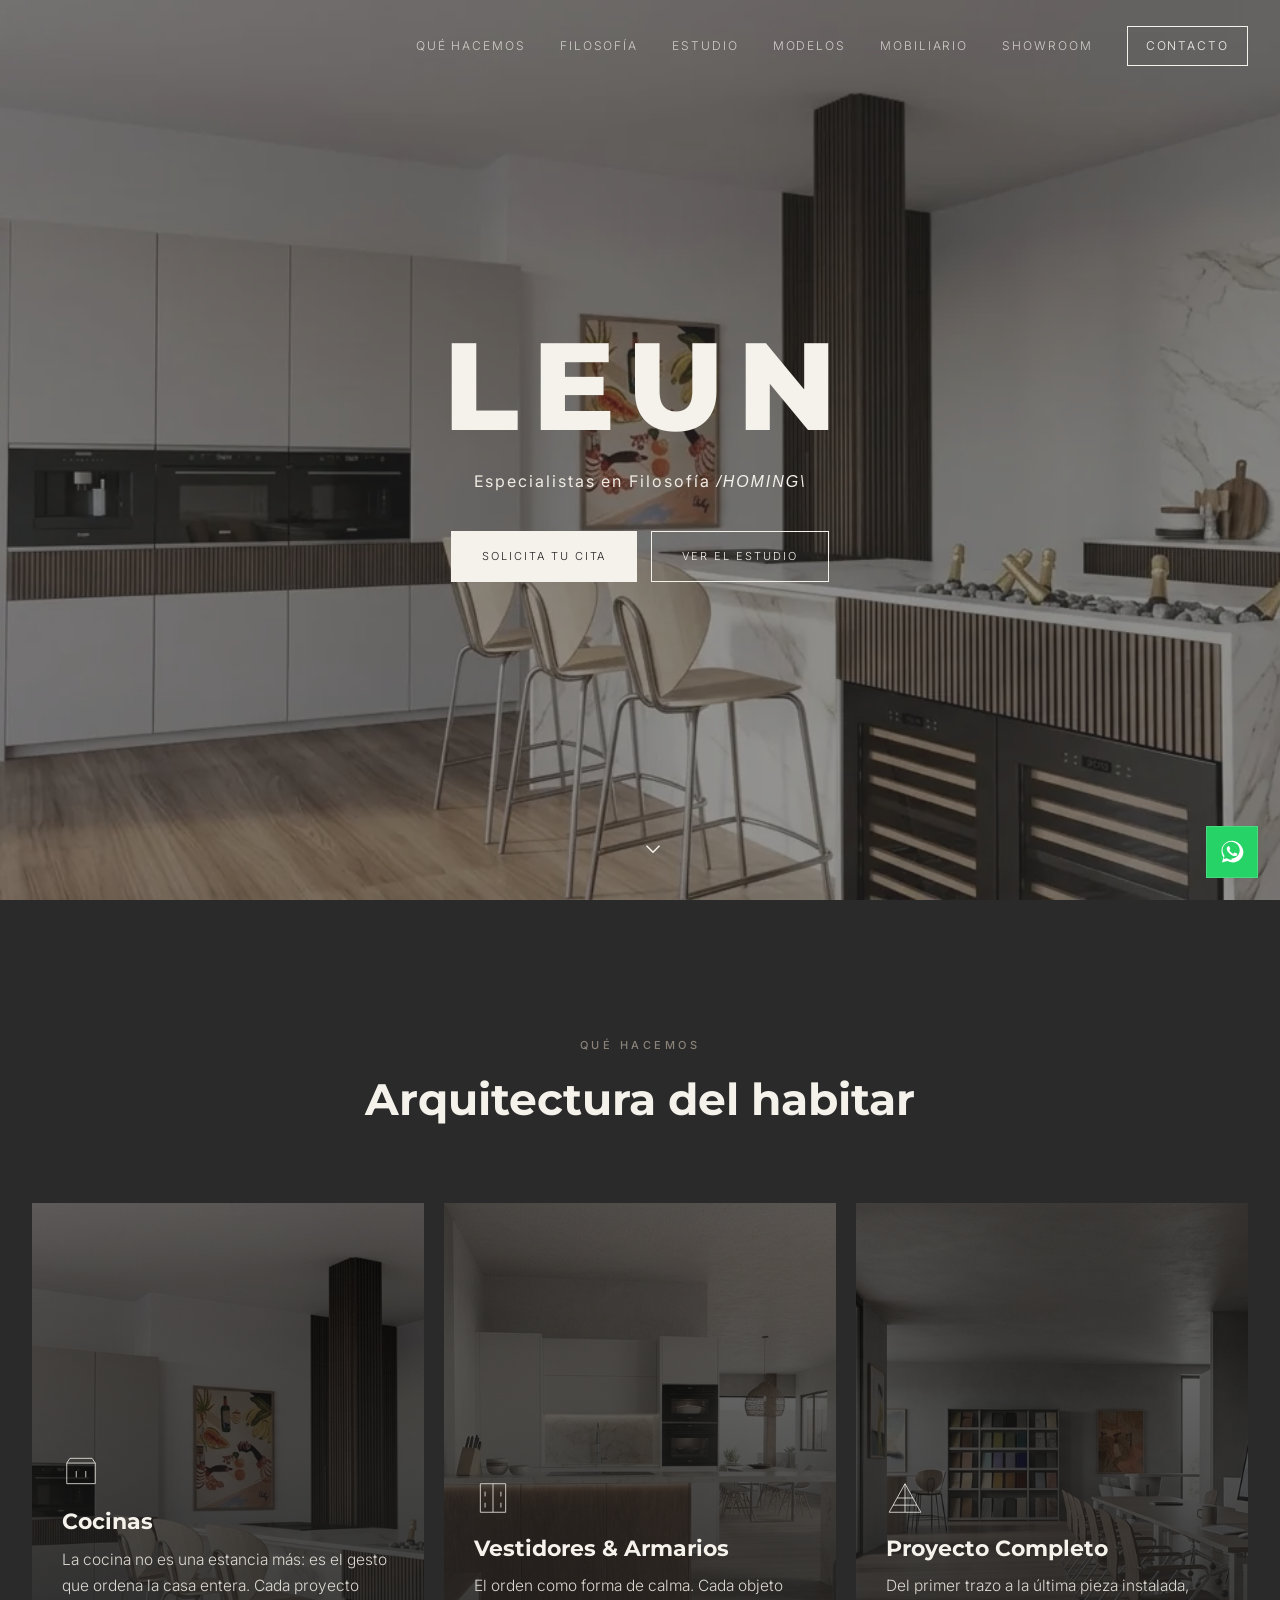
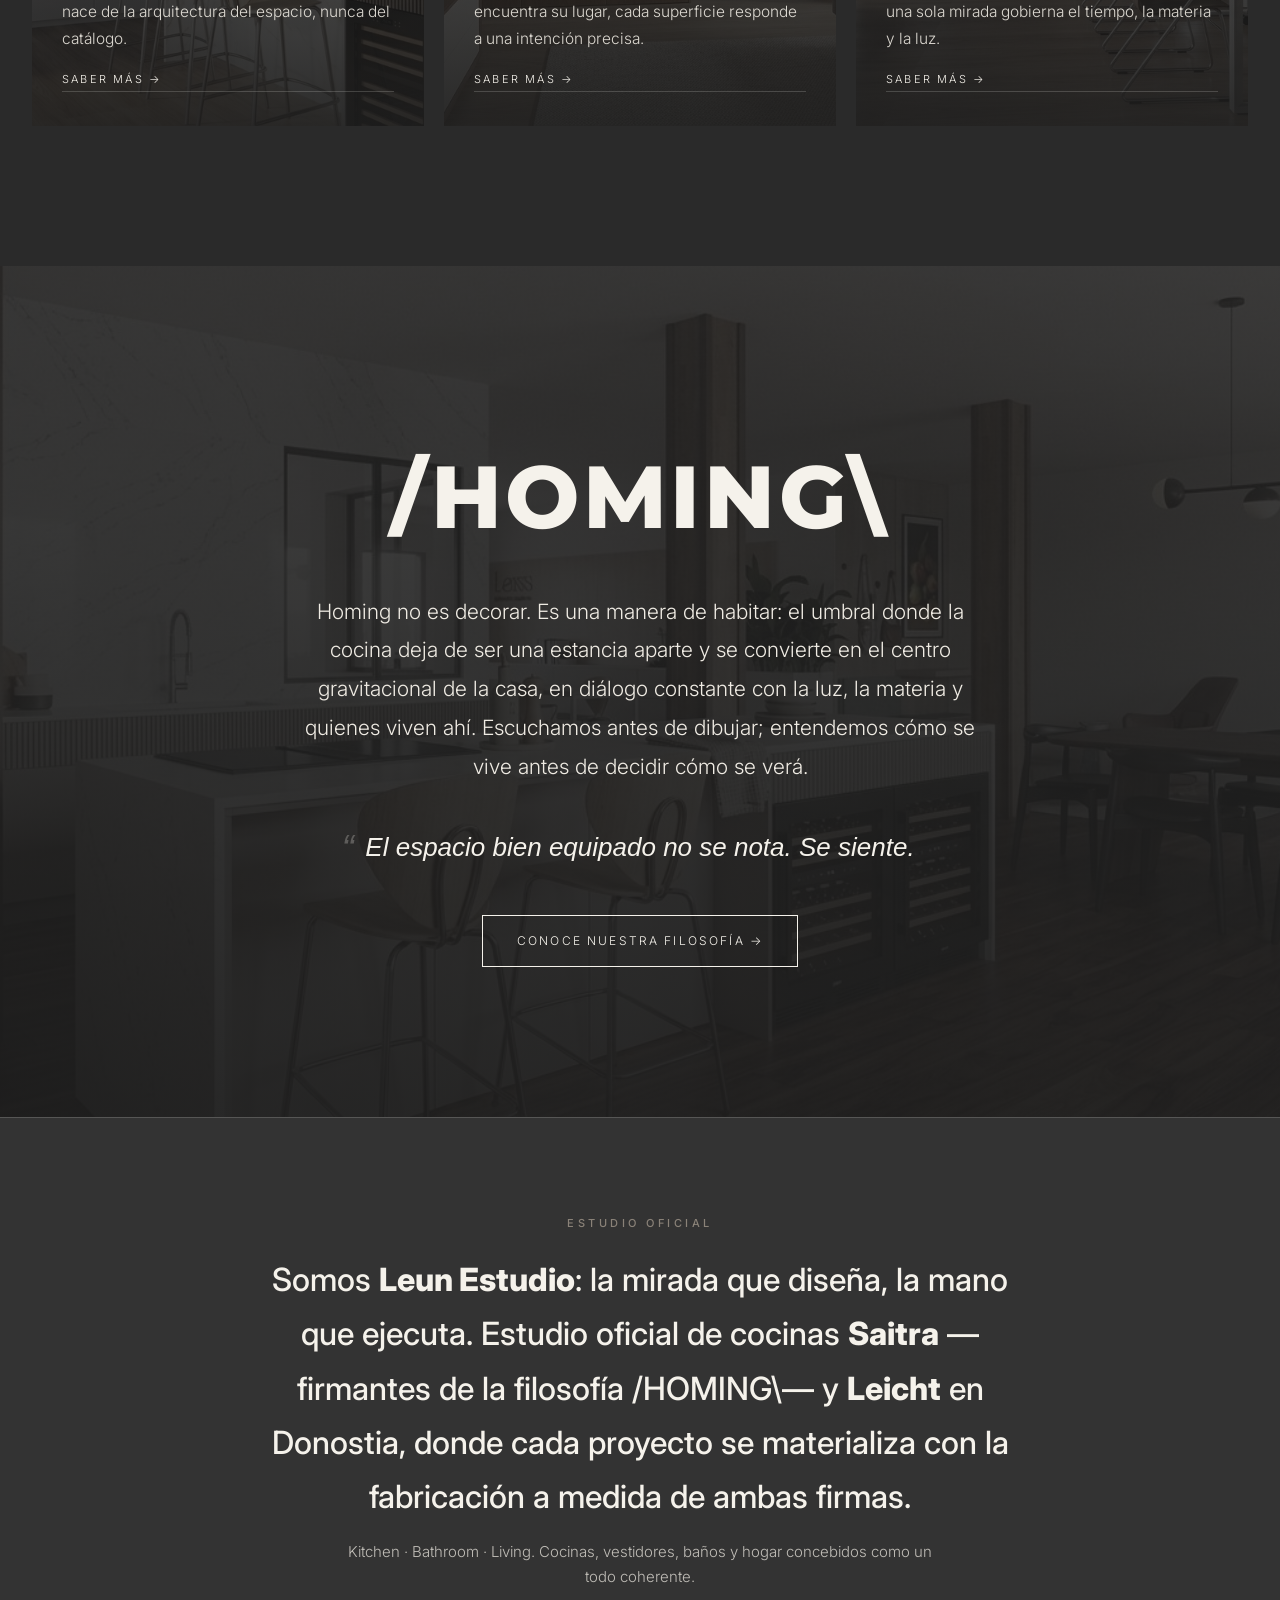
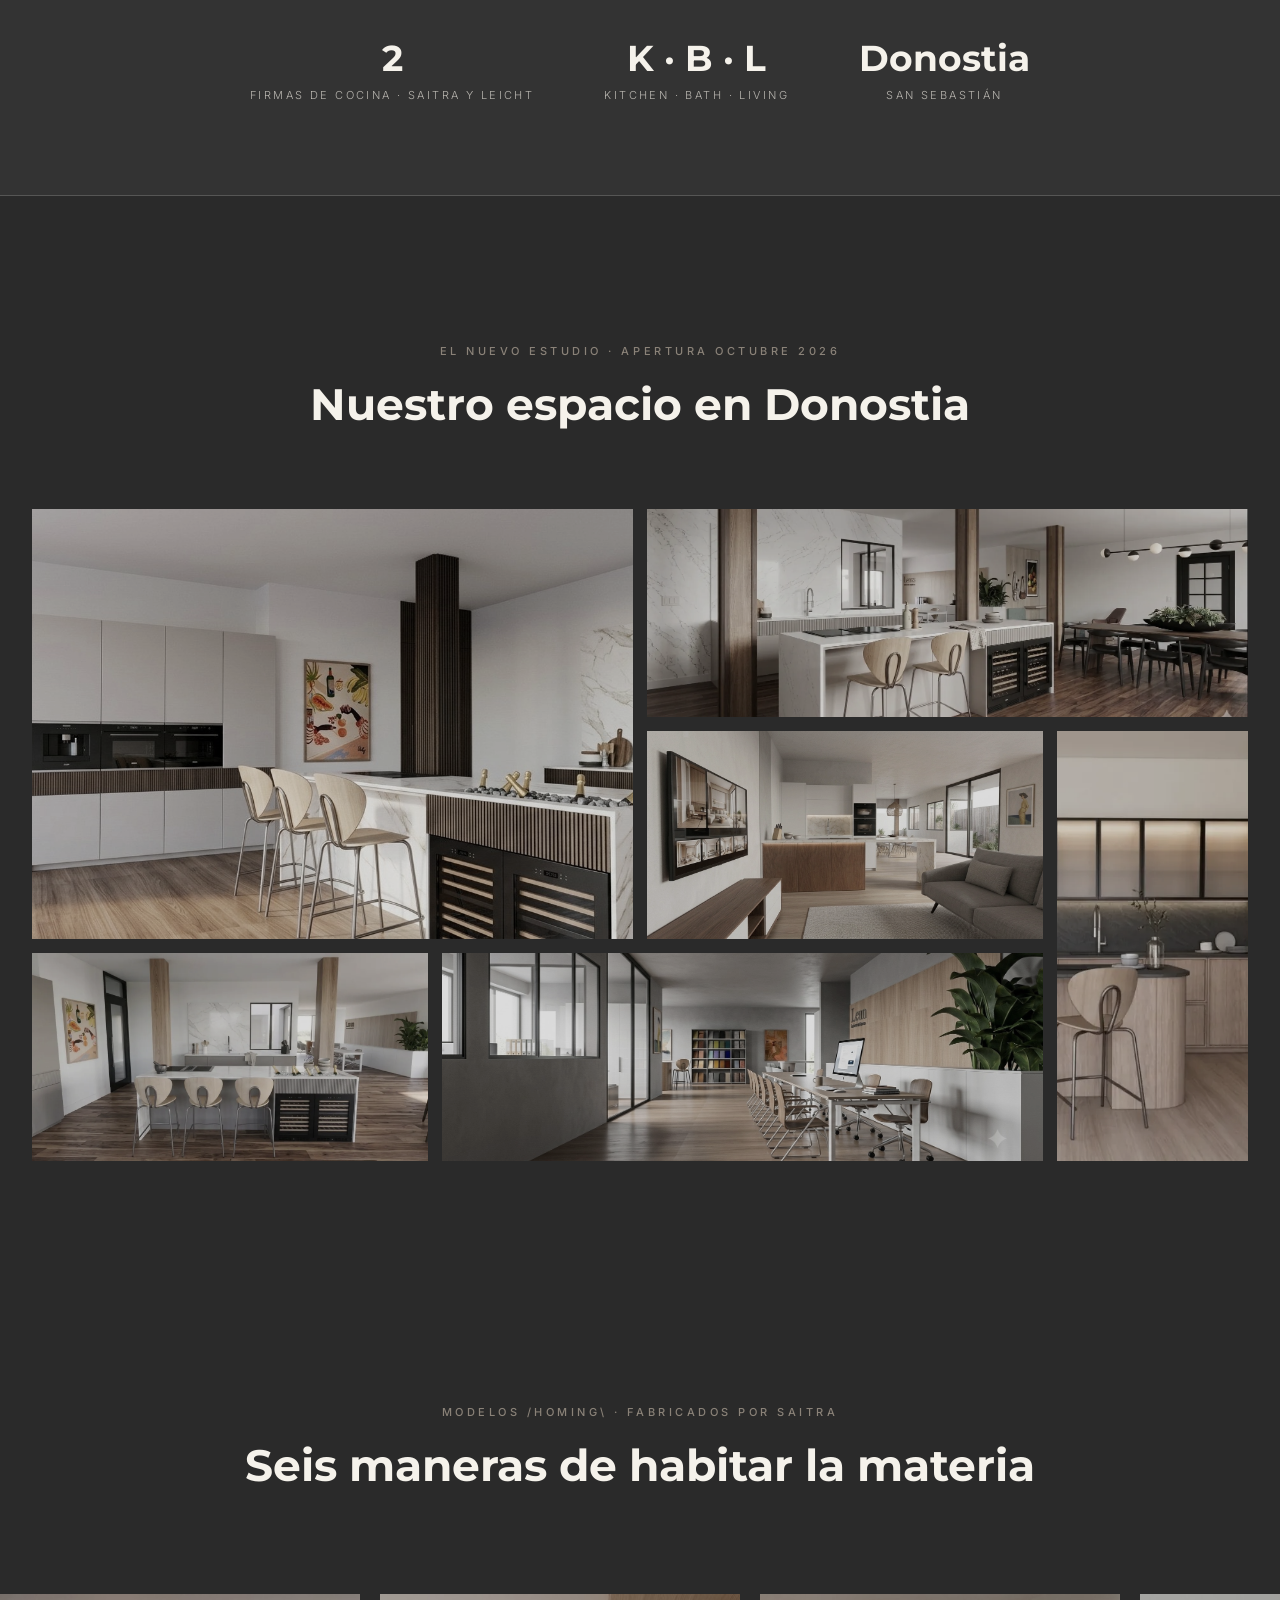
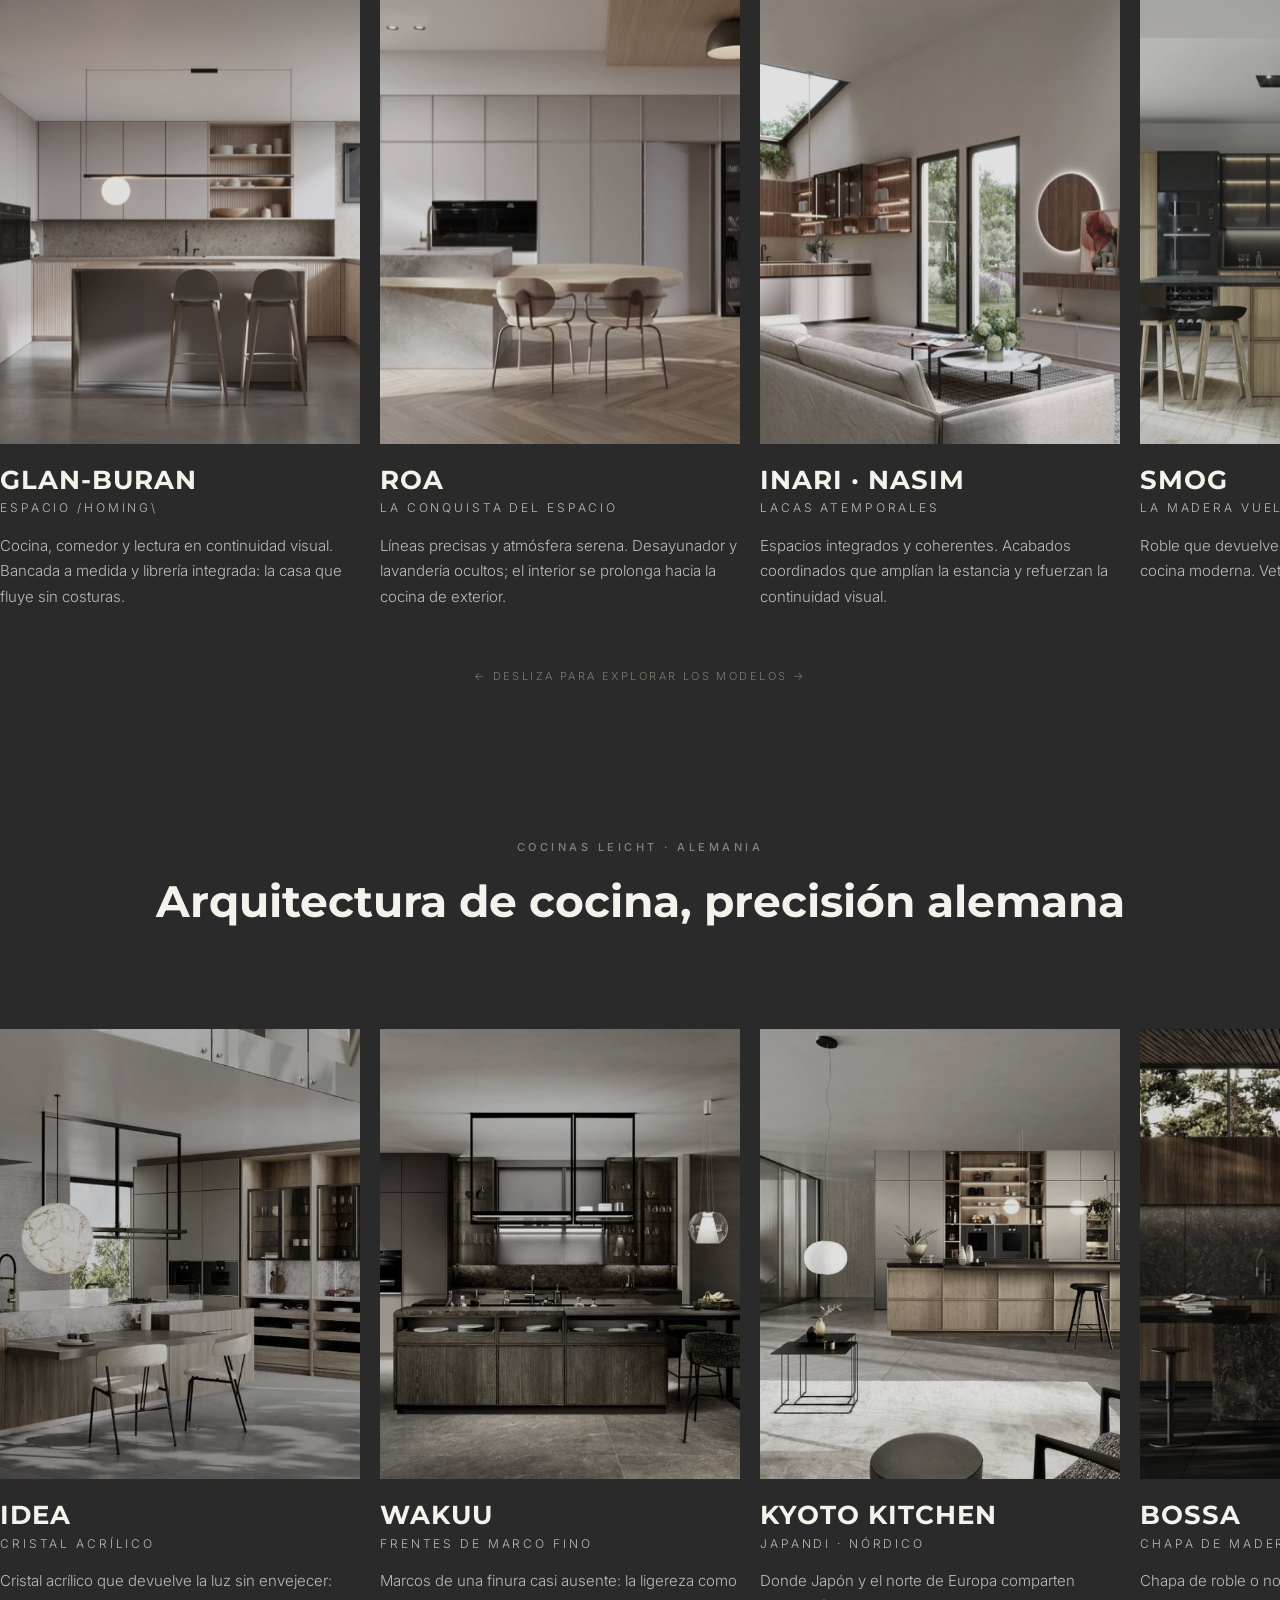
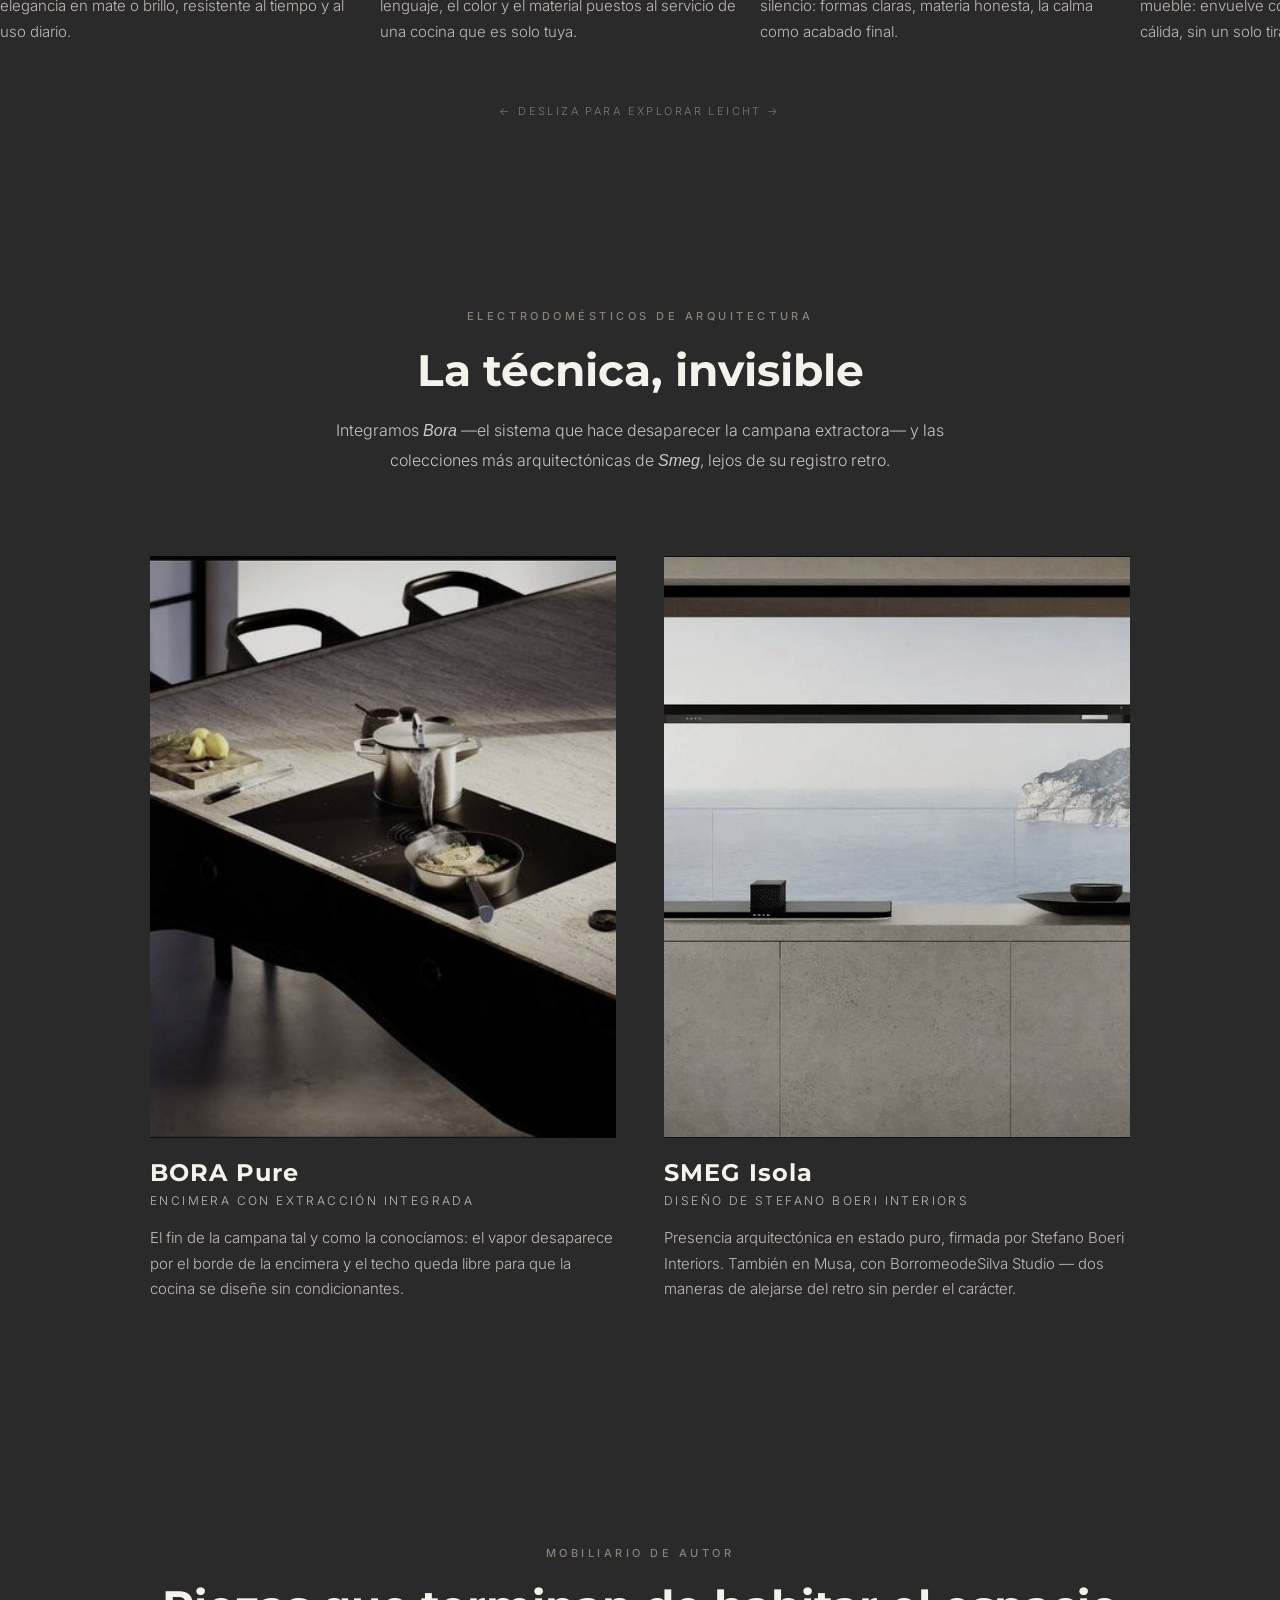
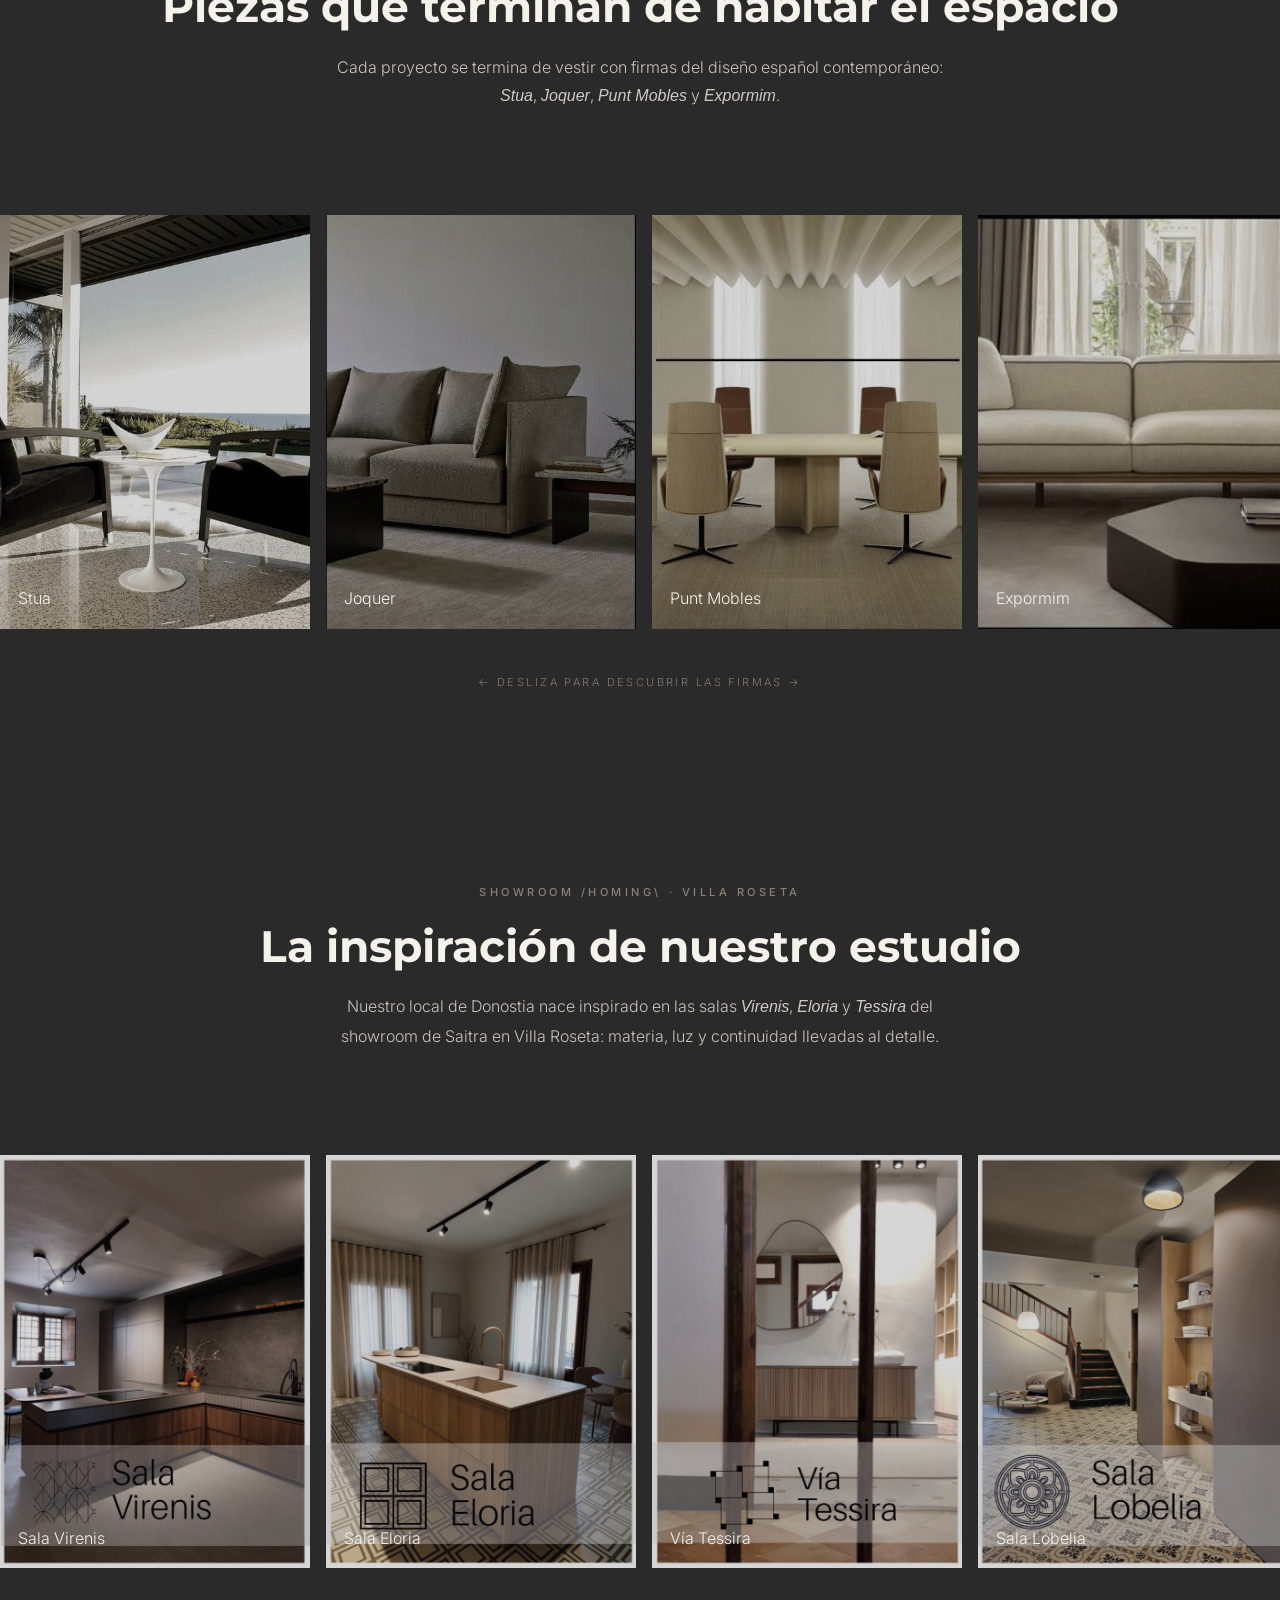
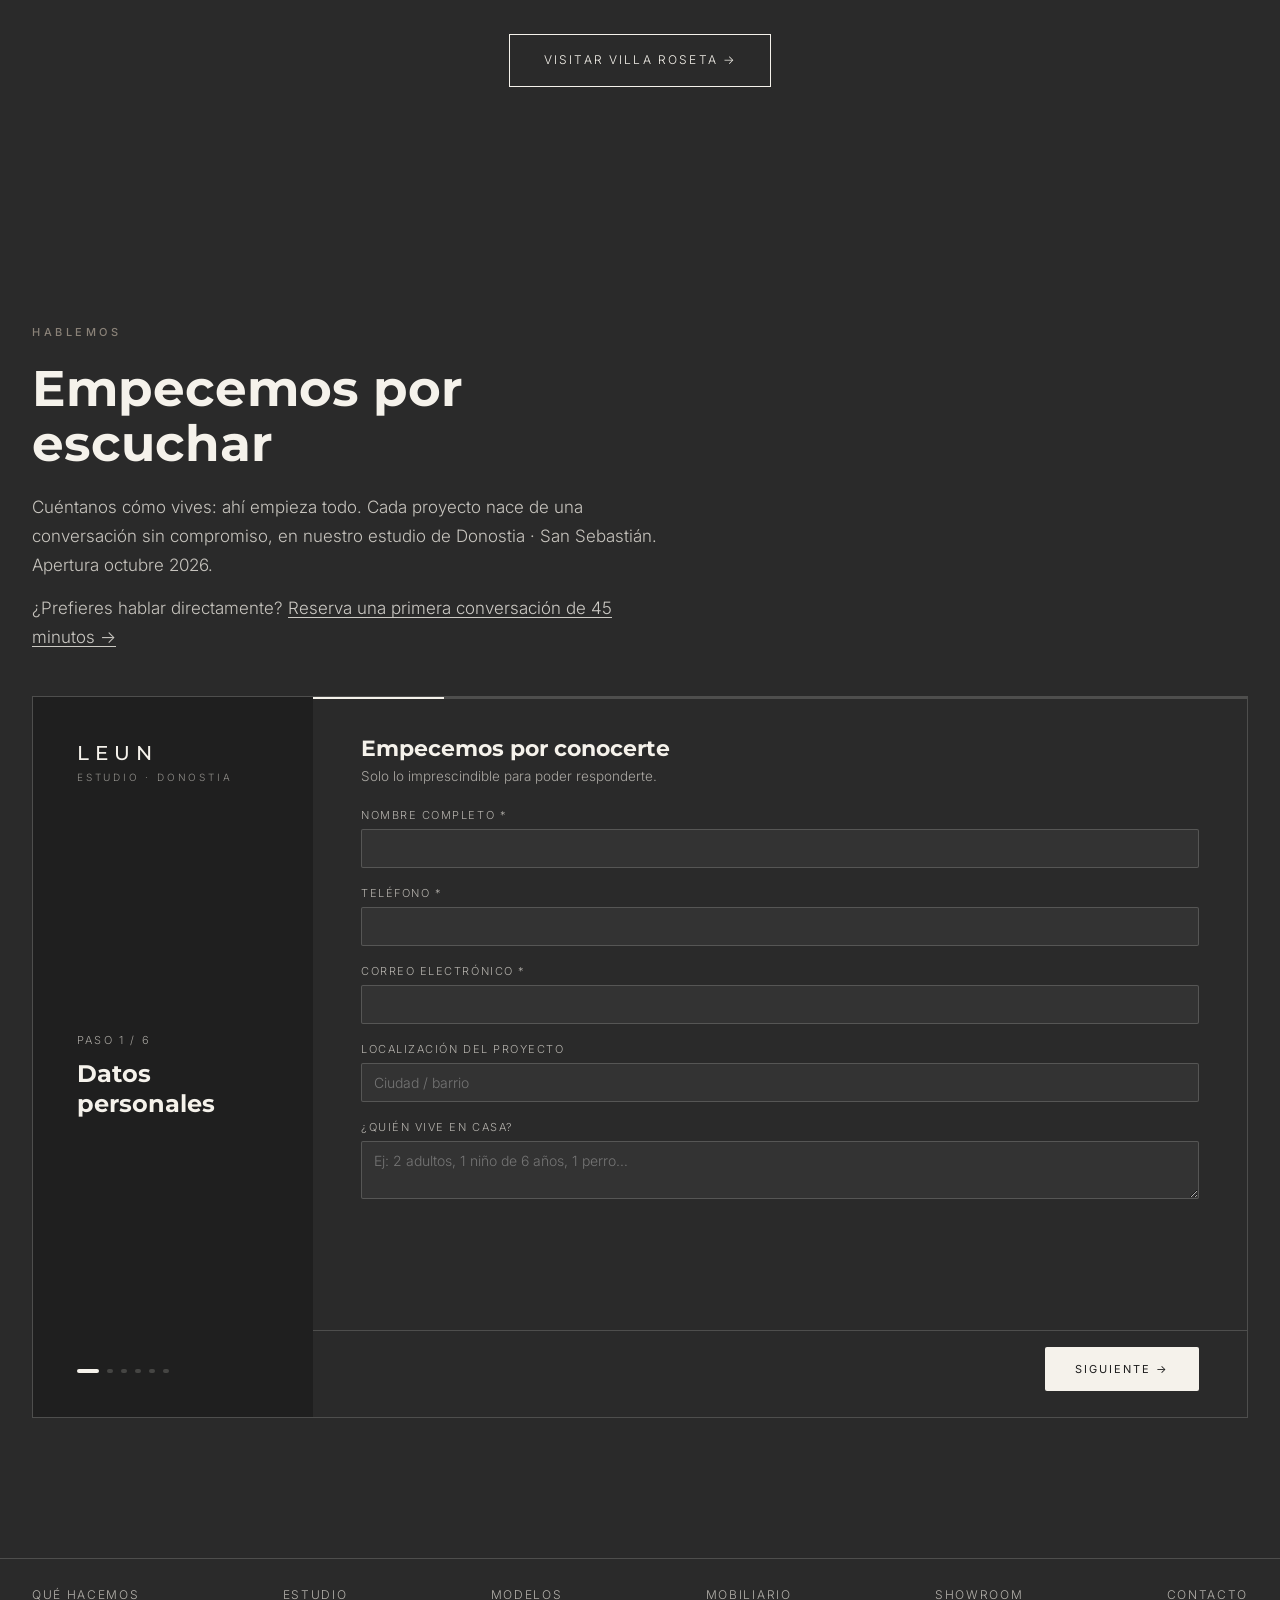
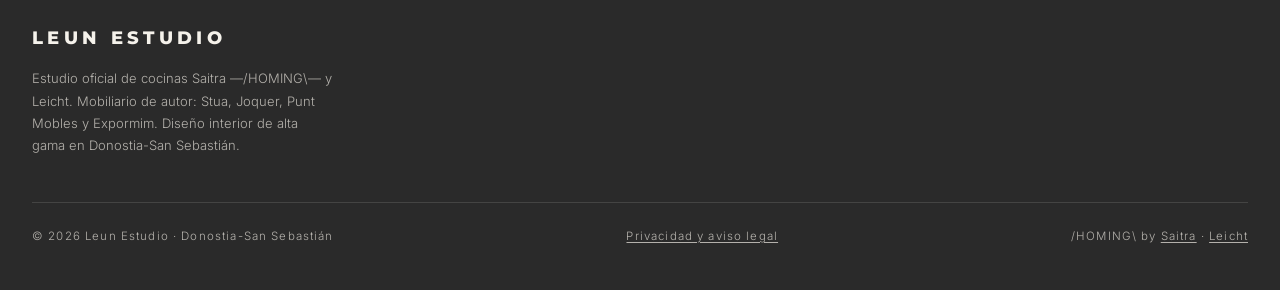
==== commit 0ba2fba5: "Replace brand link with SVG logo" ====
--- a/index.html
+++ b/index.html
@@ -72,7 +72,7 @@
 <!-- ===================== HEADER / NAV ===================== -->
 <header>
   <nav id="nav" aria-label="Navegación principal">
-    <a href="#hero" class="brand" aria-label="Leun Estudio — inicio"><b>LEUN</b></a>
+    <a href="#hero" class="brand brand--logo" aria-label="Leun Estudio — inicio"><svg viewBox="0 0 2600 520" aria-hidden="true" focusable="false"><g><path d="M124 0V1490H388V229H1079V0Z" fill="#EFEBE3" transform="translate(100.62,374.59) scale(0.156324,-0.156324)"/><path d="M124 0V1490H1159V1261H388V869H1101V644H388V229H1159V0Z" fill="#EFEBE3" transform="translate(315.05,374.59) scale(0.156324,-0.156324)"/><path d="M721 -24Q539 -24 403.5 45.0Q268 114 193.0 235.5Q118 357 118 515V1490H379V536Q379 441 421.0 367.5Q463 294 539.5 252.0Q616 210 721 210Q826 210 902.5 252.0Q979 294 1020.5 367.5Q1062 441 1062 536V1490H1323V515Q1323 356 1248.5 234.5Q1174 113 1038.5 44.5Q903 -24 721 -24Z" fill="#EFEBE3" transform="translate(545.13,374.59) scale(0.156324,-0.156324)"/><path d="M124 0V1490H409L932 659Q954 625 986.5 569.0Q1019 513 1056.0 447.5Q1093 382 1126 322L1097 257Q1094 320 1091.5 402.5Q1089 485 1087.5 561.0Q1086 637 1086 678V1490H1351V0H1065L593 748Q569 788 529.0 854.5Q489 921 438.5 1008.0Q388 1095 332 1193L375 1233Q381 1121 384.0 1026.0Q387 931 387.5 860.0Q388 789 388 749V0Z" fill="#EFEBE3" transform="translate(808.81,374.59) scale(0.156324,-0.156324)"/></g><g><path d="M613 -24Q453 -24 337.0 48.0Q221 120 159.0 248.0Q97 376 97 545Q97 714 158.5 844.0Q220 974 332.5 1047.0Q445 1120 594 1120Q688 1120 775.0 1088.5Q862 1057 931.0 989.5Q1000 922 1040.0 816.0Q1080 710 1080 563V494H212V644H983L902 590Q902 699 866.5 783.0Q831 867 762.5 914.5Q694 962 594 962Q495 962 423.5 914.0Q352 866 314.0 786.5Q276 707 276 612V518Q276 397 317.5 311.0Q359 225 435.5 180.0Q512 135 614 135Q682 135 736.5 155.0Q791 175 830.0 214.0Q869 253 889 310L1062 272Q1037 185 975.0 118.0Q913 51 820.5 13.5Q728 -24 613 -24Z" fill="#EFEBE3" transform="translate(1062.15,318.31) scale(0.039742,-0.039742)"/><path d="M528 -24Q414 -24 324.0 10.5Q234 45 176.0 113.0Q118 181 101 281L271 313Q292 220 357.5 175.5Q423 131 526 131Q641 131 709.5 180.5Q778 230 778 299Q778 357 736.5 395.0Q695 433 615 451L432 495Q281 530 207.0 605.5Q133 681 133 798Q133 893 185.5 965.5Q238 1038 330.0 1079.0Q422 1120 540 1120Q654 1120 736.0 1084.0Q818 1048 868.5 984.0Q919 920 939 836L776 803Q758 868 702.5 918.5Q647 969 541 969Q441 969 376.5 923.0Q312 877 312 807Q312 745 357.0 708.0Q402 671 495 649L664 609Q816 573 888.5 498.5Q961 424 961 309Q961 211 906.0 136.0Q851 61 753.5 18.5Q656 -24 528 -24Z" fill="#EFEBE3" transform="translate(1126.67,318.31) scale(0.039742,-0.039742)"/><path d="M596 1104V952H19V1104ZM191 1375H369V282Q369 211 398.5 178.5Q428 146 498 146Q516 146 542.5 149.0Q569 152 591 155L620 5Q592 -3 557.5 -7.0Q523 -11 490 -11Q347 -11 269.0 62.0Q191 135 191 268Z" fill="#EFEBE3" transform="translate(1186.58,318.31) scale(0.039742,-0.039742)"/><path d="M532 -15Q420 -15 334.0 31.5Q248 78 199.5 171.5Q151 265 151 406V1104H329V421Q329 290 396.5 217.5Q464 145 581 145Q660 145 723.5 179.5Q787 214 824.0 281.0Q861 348 861 446V1104H1040V0H868V268H897Q845 114 750.0 49.5Q655 -15 532 -15Z" fill="#EFEBE3" transform="translate(1230.84,318.31) scale(0.039742,-0.039742)"/><path d="M567 -23Q428 -23 322.0 47.5Q216 118 156.5 246.5Q97 375 97 550Q97 724 156.5 852.0Q216 980 322.5 1050.0Q429 1120 567 1120Q667 1120 731.0 1087.5Q795 1055 833.0 1011.0Q871 967 893 930H904V1490H1082V0H910V170H894Q871 132 832.0 87.0Q793 42 729.0 9.5Q665 -23 567 -23ZM593 136Q694 136 764.5 188.5Q835 241 872.0 334.5Q909 428 909 551Q909 674 872.5 766.0Q836 858 765.5 909.5Q695 961 593 961Q491 961 420.5 908.0Q350 855 313.5 762.5Q277 670 277 551Q277 432 313.5 338.0Q350 244 421.0 190.0Q492 136 593 136Z" fill="#EFEBE3" transform="translate(1296.08,318.31) scale(0.039742,-0.039742)"/><path d="M151 0V1104H329V0ZM240 1292Q190 1292 153.5 1327.0Q117 1362 117 1411Q117 1460 153.5 1494.5Q190 1529 240 1529Q291 1529 327.5 1494.5Q364 1460 364 1411Q364 1362 327.5 1327.0Q291 1292 240 1292Z" fill="#EFEBE3" transform="translate(1362.98,318.31) scale(0.039742,-0.039742)"/><path d="M602 -24Q451 -24 337.5 47.5Q224 119 160.5 248.0Q97 377 97 546Q97 718 160.5 847.5Q224 977 337.5 1048.5Q451 1120 602 1120Q753 1120 867.0 1048.5Q981 977 1044.5 847.5Q1108 718 1108 546Q1108 377 1044.5 248.0Q981 119 867.0 47.5Q753 -24 602 -24ZM602 135Q712 135 784.5 191.0Q857 247 892.5 340.5Q928 434 928 546Q928 659 892.5 753.5Q857 848 784.5 904.5Q712 961 602 961Q493 961 421.0 904.5Q349 848 313.0 754.0Q277 660 277 546Q277 434 313.0 340.5Q349 247 420.5 191.0Q492 135 602 135Z" fill="#EFEBE3" transform="translate(1399.97,318.31) scale(0.039742,-0.039742)"/></g></svg></a>
     <div class="nav-links" id="navLinks">
       <a href="#servicios">Qué hacemos</a>
       <a href="#filosofia">Filosofía</a>
--- a/css/style.css
+++ b/css/style.css
@@ -10,7 +10,8 @@
   --surface0:#1F1F1F;     /* surface-0 (oscuro) — campos, fondos recesados */
   --ink:#F5F2EB;          /* texto principal, logotipo, botones sólidos */
   --ink-soft:#EFEBE3;     /* texto de apoyo (usar con opacidad reducida) */
-  --line:rgba(245,242,235,.18); /* divisores — sustituye a bordes gruesos y sombras */
+  --line:rgba(245,242,235,.18);
+  --accent:#8A8278; /* divisores — sustituye a bordes gruesos y sombras */
   --white:#FFFFFF;
   --maxw:1280px;
 }
@@ -32,7 +33,7 @@
 .wrap{max-width:var(--maxw);margin:0 auto;padding:0 20px}
 .eyebrow{
   font-size:11px;letter-spacing:.32em;text-transform:uppercase;
-  color:var(--ink);opacity:.7;font-weight:500;margin-bottom:20px;display:inline-block;
+  color:var(--accent);opacity:1;font-weight:500;margin-bottom:20px;display:inline-block;
 }
 
 /* Texto solo para lectores de pantalla / SEO */
@@ -107,12 +108,15 @@
 /* ---------- SERVICIOS ---------- */
 .services{padding:100px 0 110px;background:var(--bg)}
 .grid3{display:grid;grid-template-columns:1fr;gap:14px}
-.svc{padding:40px 28px;border:1px solid var(--line);transition:border-color .5s,background .5s}
-.svc:hover{border-color:var(--ink);background:var(--panel)}
-.svc-icon{width:46px;height:46px;stroke:var(--ink);stroke-width:1;fill:none;margin-bottom:28px}
-.svc h3{font-size:22px;margin-bottom:14px}
-.svc p{color:var(--ink-soft);opacity:.75;font-size:15.5px}
-.svc-more{display:inline-block;margin-top:18px;font-size:11px;letter-spacing:.2em;text-transform:uppercase;color:var(--ink);border-bottom:1px solid var(--line);padding-bottom:2px;transition:border-color .3s}
+.svc{position:relative;overflow:hidden;aspect-ratio:6/5;padding:32px 26px;display:flex;flex-direction:column;justify-content:flex-end;transition:transform .6s cubic-bezier(.16,.7,.3,1)}
+.svc-bg{position:absolute;inset:0;z-index:0}
+.svc-bg img{width:100%;height:100%;object-fit:cover;filter:grayscale(.25) brightness(.55);transition:transform 1.4s cubic-bezier(.16,.7,.3,1),filter .8s}
+.svc-bg::after{content:"";position:absolute;inset:0;background:linear-gradient(180deg,rgba(31,31,31,.1) 0%,rgba(31,31,31,.88) 100%)}
+.svc:hover .svc-bg img{transform:scale(1.06);filter:grayscale(.1) brightness(.7)}
+.svc-icon{position:relative;z-index:1;width:38px;height:38px;stroke:var(--ink);stroke-width:1;fill:none;margin-bottom:20px}
+.svc h3{position:relative;z-index:1;font-size:22px;margin-bottom:12px}
+.svc p{position:relative;z-index:1;color:var(--ink-soft);opacity:.9;font-size:15.5px}
+.svc-more{position:relative;z-index:1;display:inline-block;margin-top:18px;font-size:11px;letter-spacing:.2em;text-transform:uppercase;color:var(--ink);border-bottom:1px solid var(--line);padding-bottom:2px;transition:border-color .3s}
 .svc-more:hover{border-color:var(--ink)}
 
 /* ---------- ELECTRODOMÉSTICOS ---------- */
@@ -126,8 +130,11 @@
 .appl p{color:var(--ink-soft);opacity:.75;font-size:15px}
 
 /* ---------- FILOSOFÍA ---------- */
-.philo{background:var(--panel);color:var(--ink);padding:100px 0}
-.philo .wrap{max-width:880px;text-align:center}
+.philo{position:relative;color:var(--ink);padding:120px 0;overflow:hidden}
+.philo-media{position:absolute;inset:0;z-index:0}
+.philo-media img{width:100%;height:100%;object-fit:cover;filter:grayscale(.3) brightness(.5)}
+.philo-overlay{position:absolute;inset:0;z-index:1;background:linear-gradient(180deg,rgba(42,42,42,.72) 0%,rgba(31,31,31,.9) 100%)}
+.philo .wrap{position:relative;z-index:2;max-width:880px;text-align:center}
 .philo .big{font-family:'Montserrat',sans-serif;font-size:clamp(48px,9vw,88px);font-weight:800;color:var(--ink);letter-spacing:.04em;margin-bottom:14px}
 .philo p{font-size:clamp(17px,2vw,21px);font-weight:300;color:var(--ink-soft);opacity:.9;max-width:680px;margin:0 auto 36px;line-height:1.85}
 .philo .quote{font-style:italic;font-size:clamp(20px,2.6vw,26px);color:var(--ink);margin:0 auto 44px;max-width:560px;position:relative}
@@ -208,7 +215,7 @@
 .coll h3{font-size:26px;letter-spacing:.04em;margin-bottom:4px}
 .coll .mean{font-size:12px;letter-spacing:.24em;text-transform:uppercase;color:var(--ink-soft);opacity:.75;margin-bottom:14px}
 .coll p{color:var(--ink-soft);opacity:.75;font-size:15px}
-.coll-hint{text-align:center;font-size:11px;letter-spacing:.22em;text-transform:uppercase;color:var(--ink-soft);opacity:.5;margin-top:8px}
+.coll-hint{text-align:center;font-size:11px;letter-spacing:.22em;text-transform:uppercase;color:var(--accent);opacity:.9;margin-top:8px}
 
 /* ---------- SHOWROOM (Villa Roseta) ---------- */
 .showroom{padding:96px 0 90px;background:var(--bg)}
@@ -253,7 +260,8 @@
   nav.scrolled{padding:16px 32px}
   .nav-links a{font-size:12px}
   .burger{display:none}
-  .grid3{grid-template-columns:repeat(3,1fr)}
+  .grid3{grid-template-columns:repeat(3,1fr);gap:20px}
+  .svc{aspect-ratio:3/4;padding:34px 30px}
   .grid2{grid-template-columns:repeat(2,1fr);gap:48px}
   .appliances{padding:130px 0 140px}
   .services{padding:130px 0 140px}
@@ -273,6 +281,9 @@
     flex-direction:column;justify-content:center;gap:30px;transform:translateX(100%);transition:transform .5s cubic-bezier(.16,.7,.3,1)}
   .nav-links.open{transform:none}
   .nav-links a{font-size:16px}
+  .hero{height:88vh;min-height:520px}
+  .hero-overlay{background:rgba(42,42,42,.4)}
+  .svc{aspect-ratio:4/3}
 }
 @media(max-width:480px){
   .hero h1{letter-spacing:.06em;padding-left:.06em}
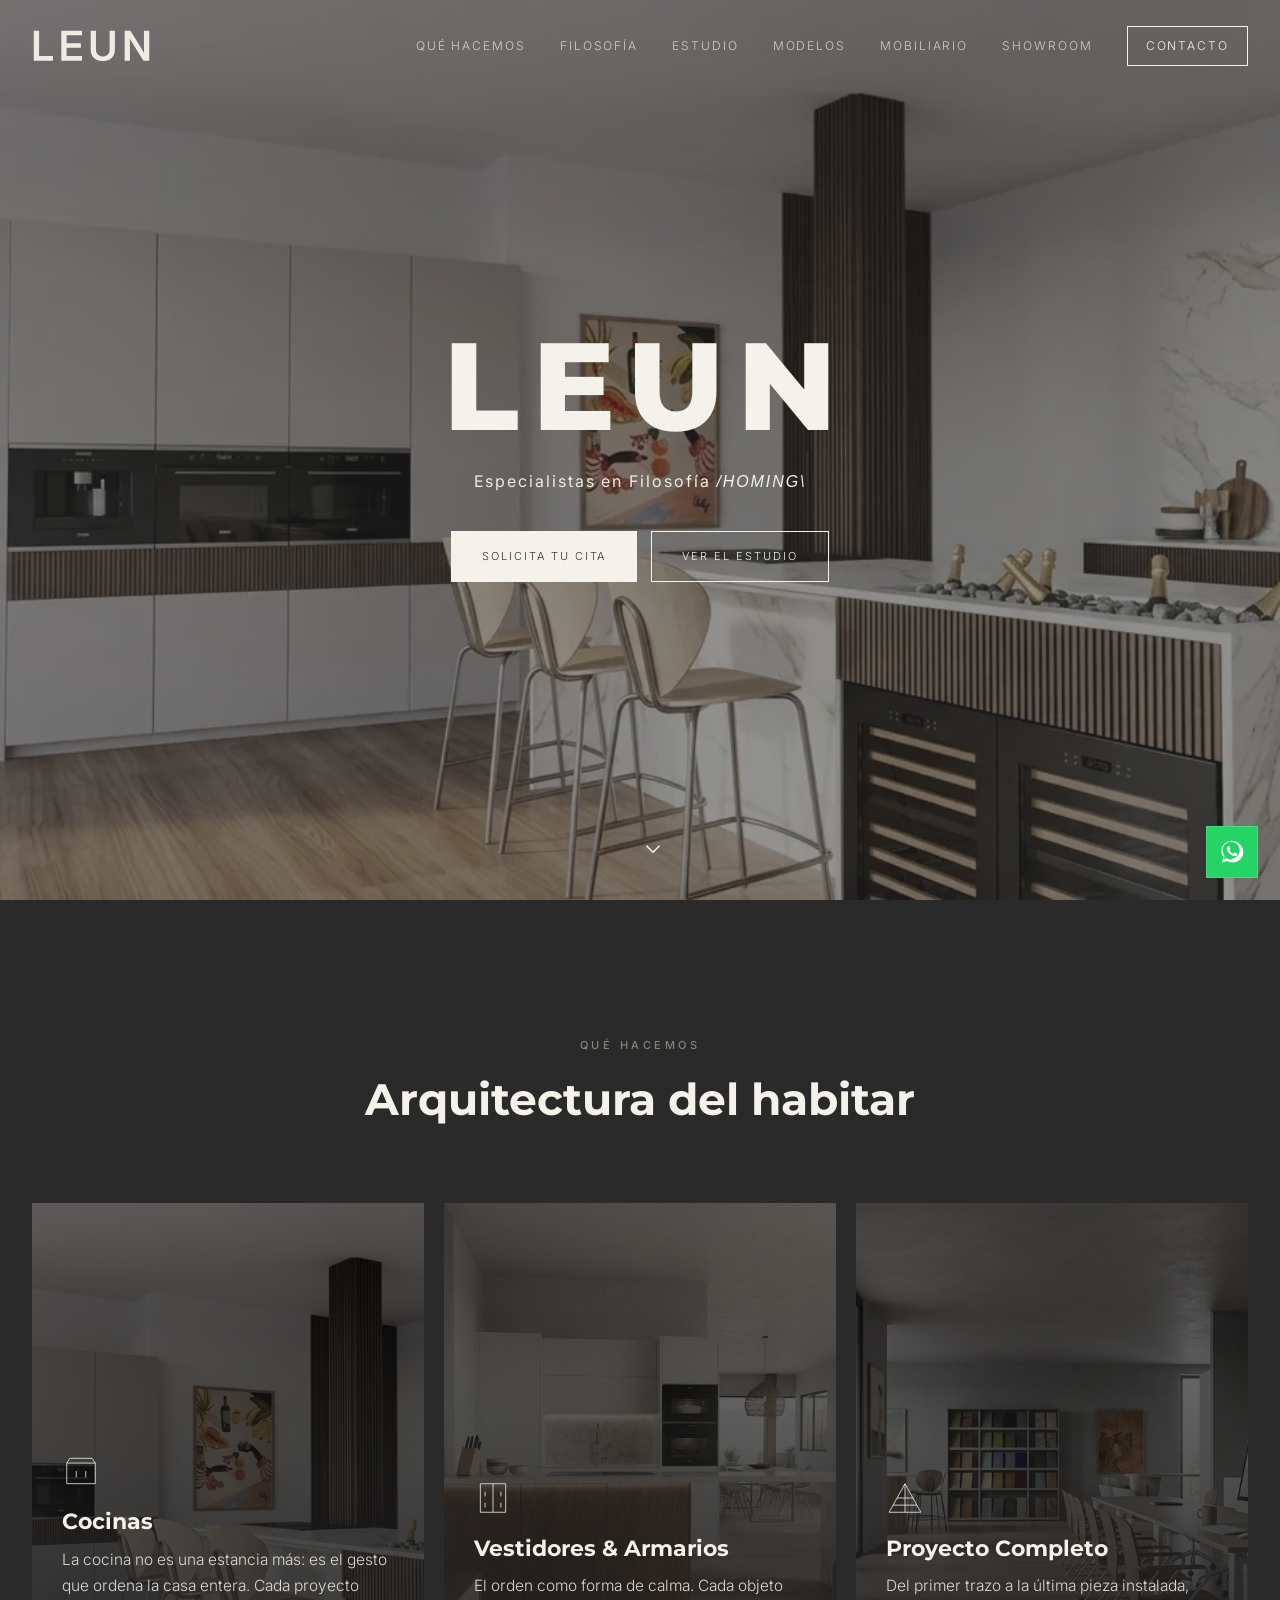
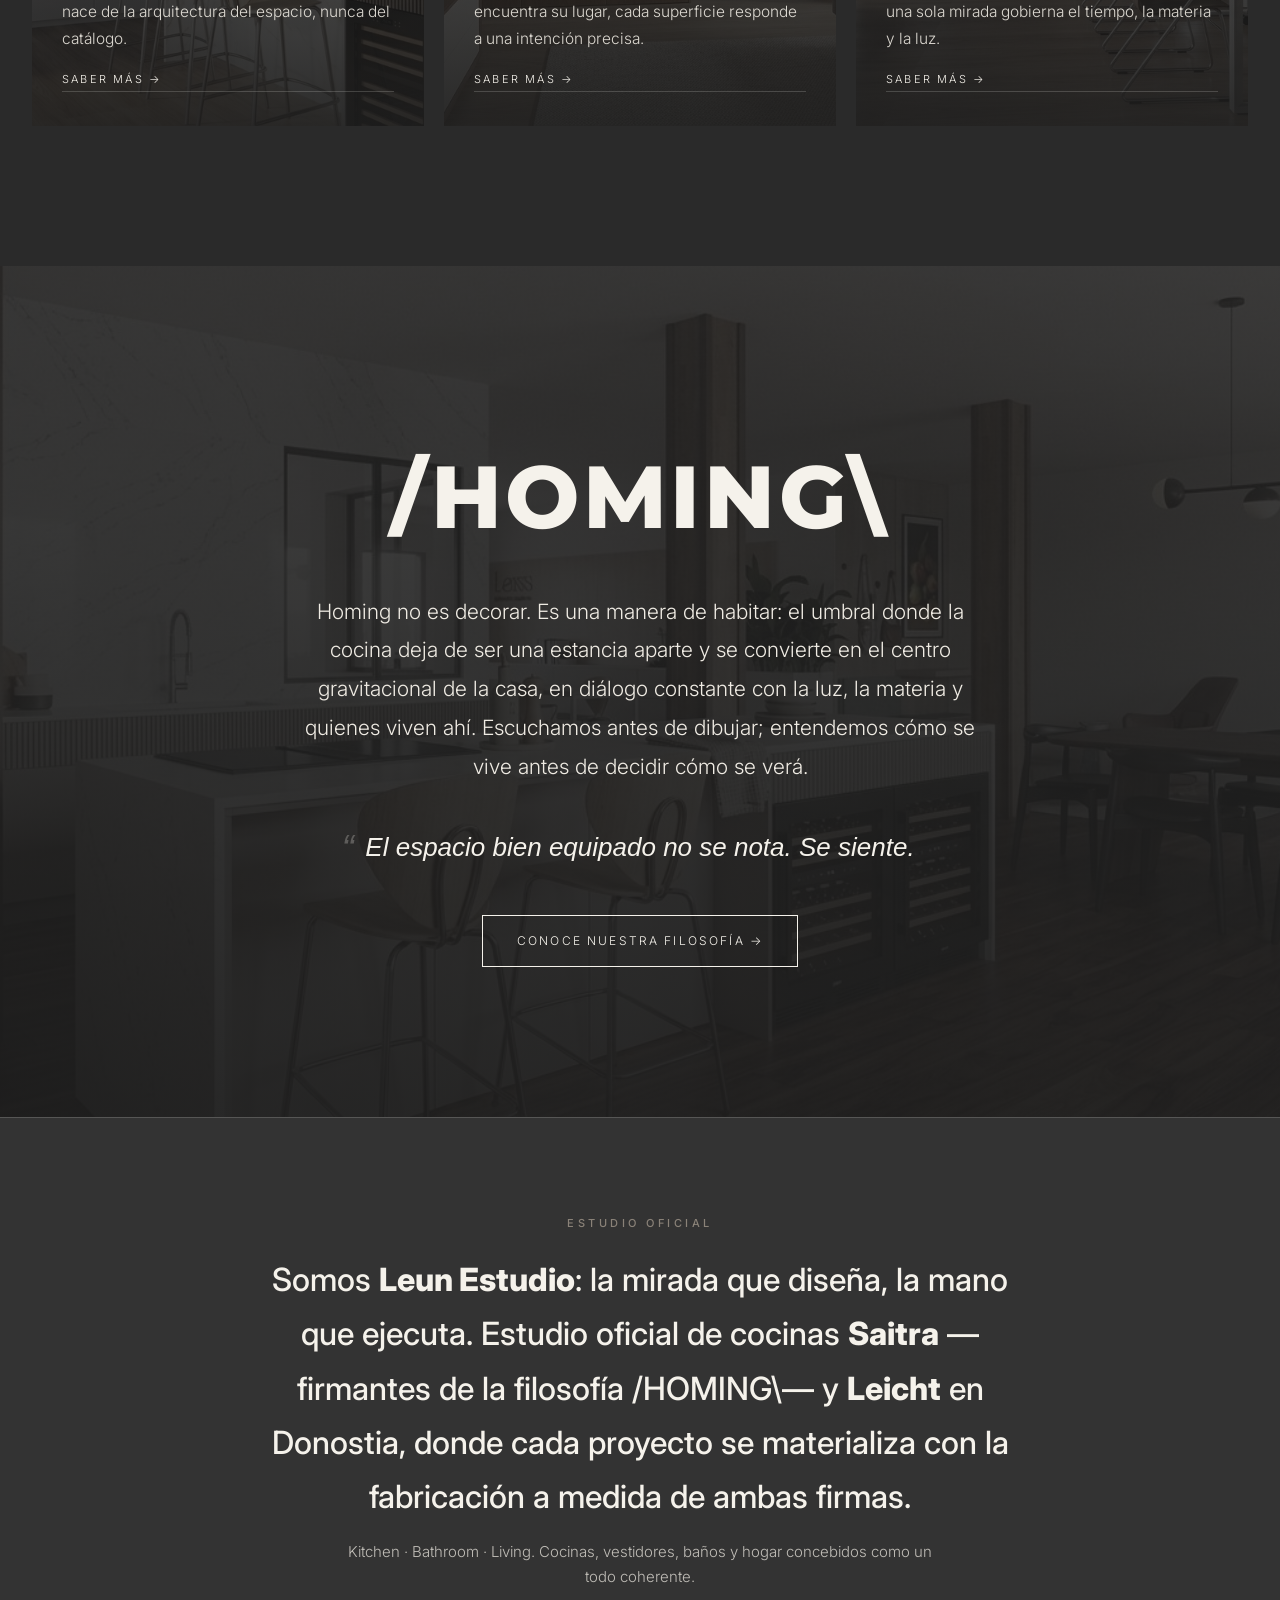
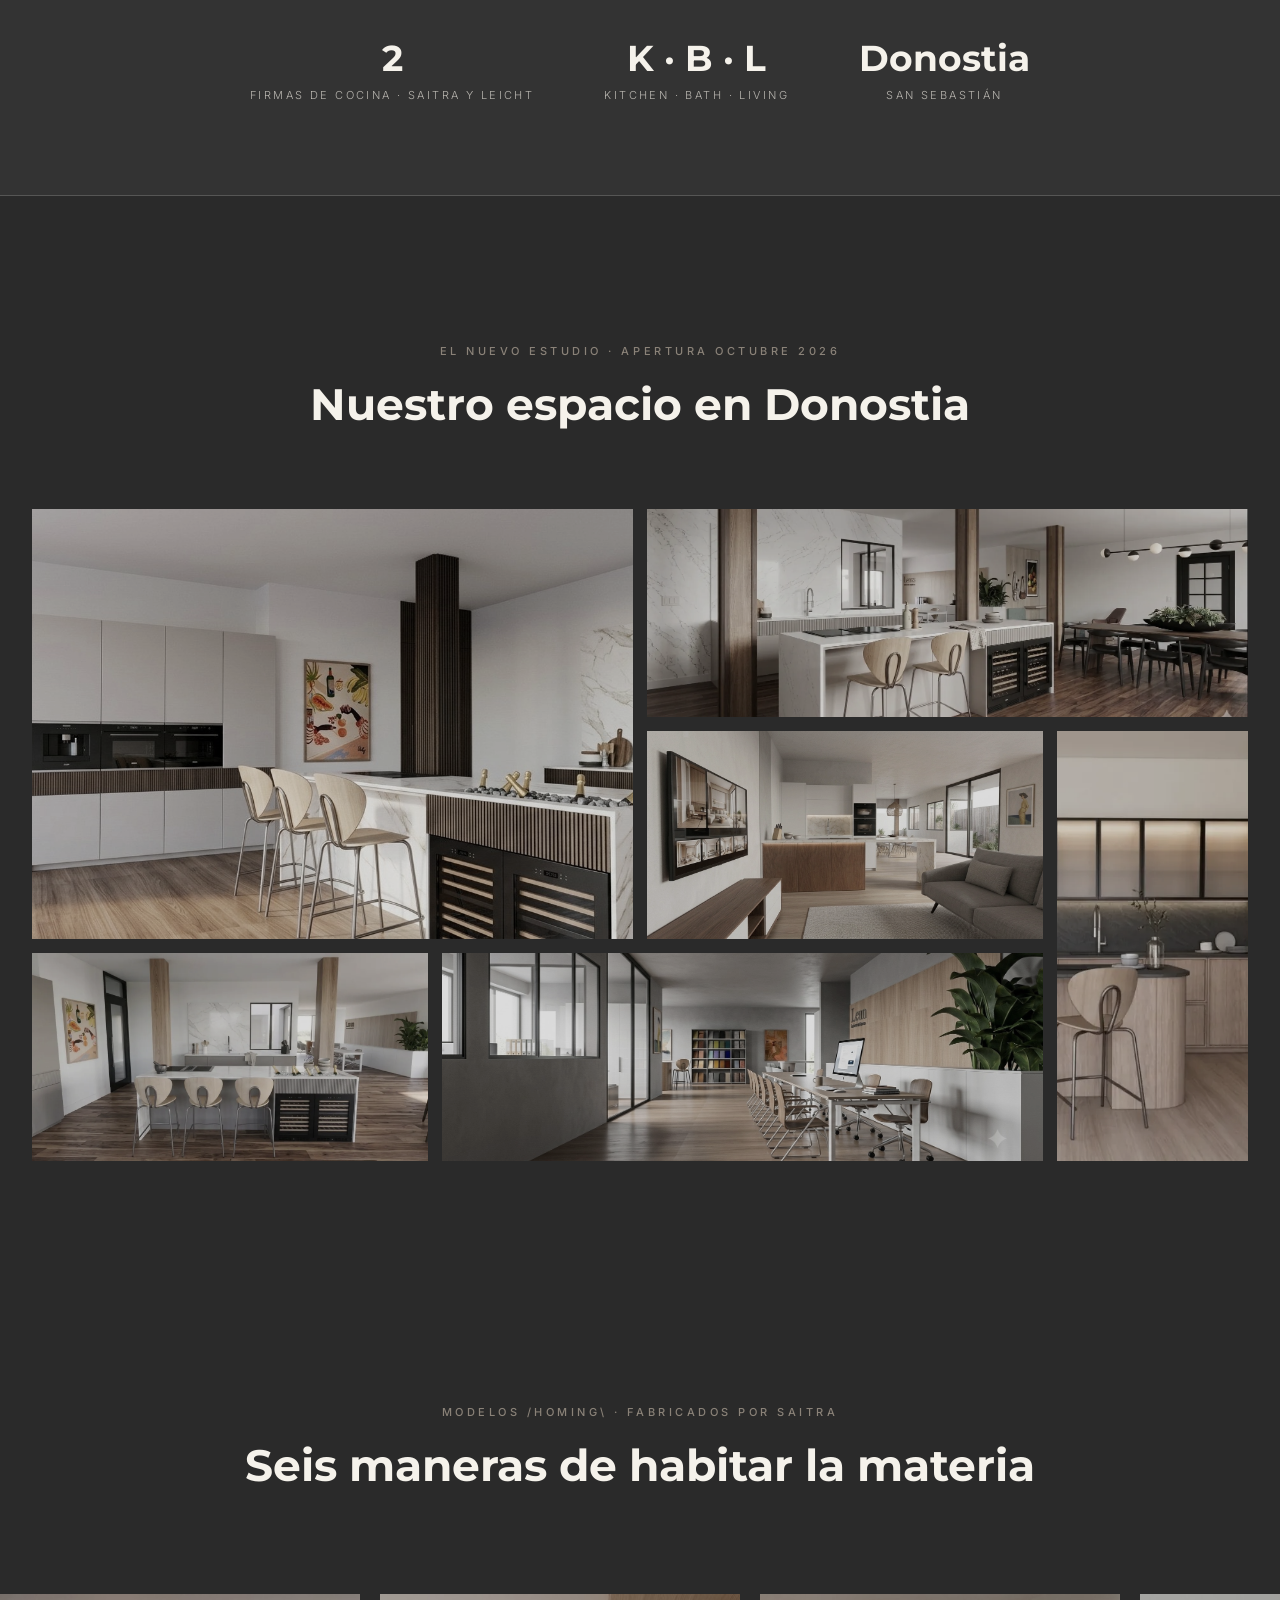
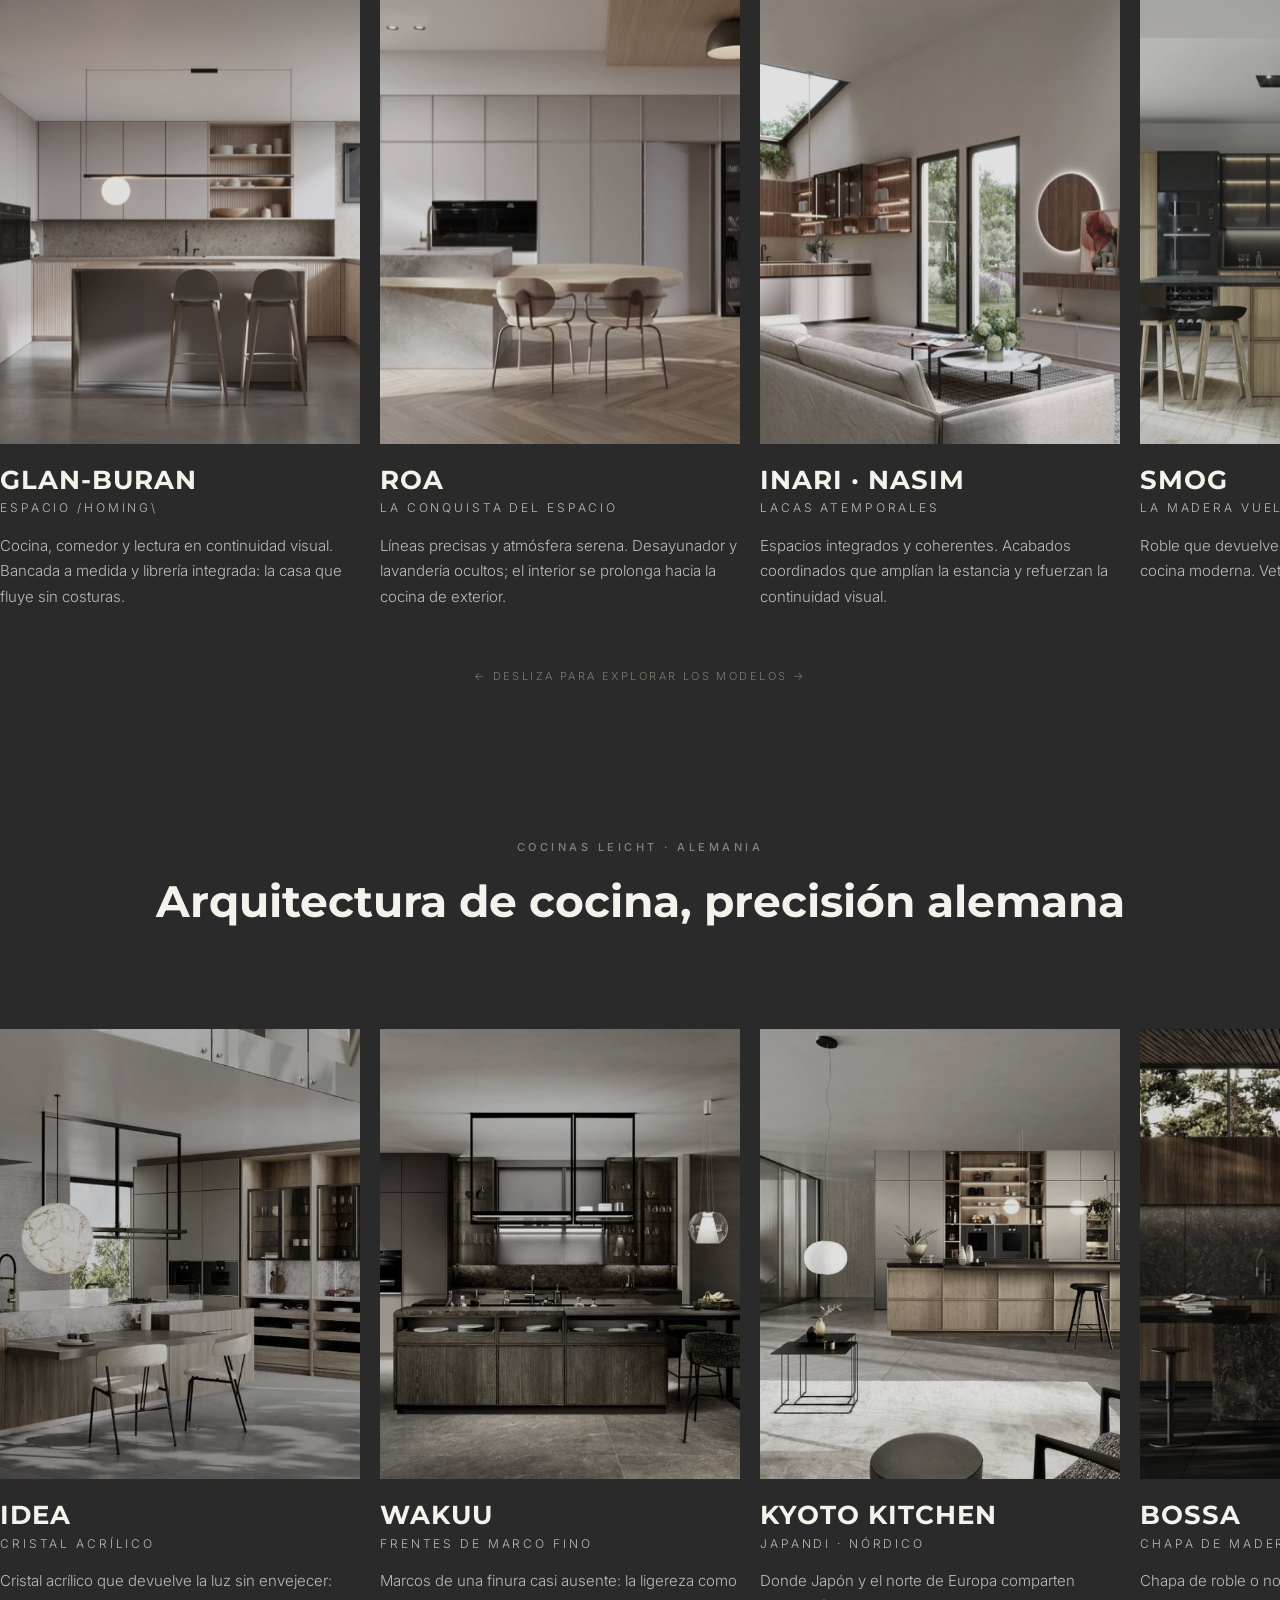
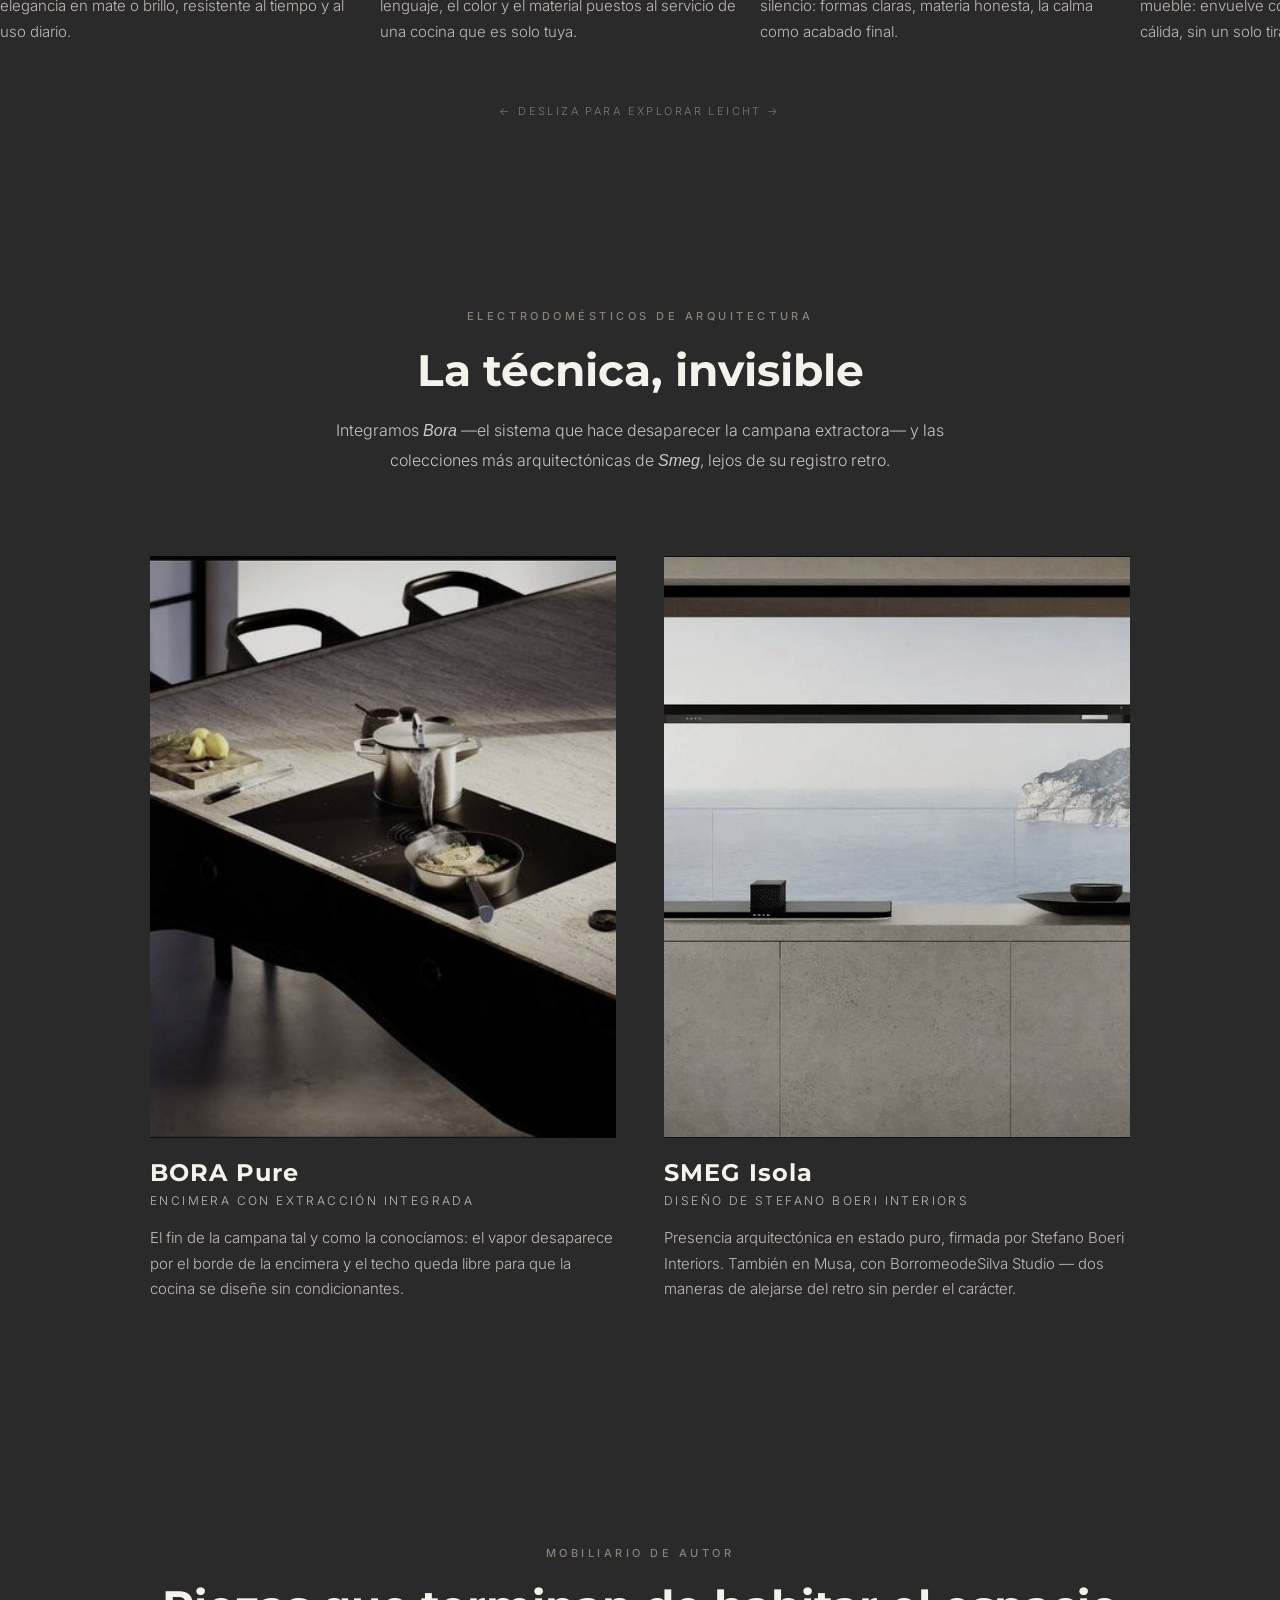
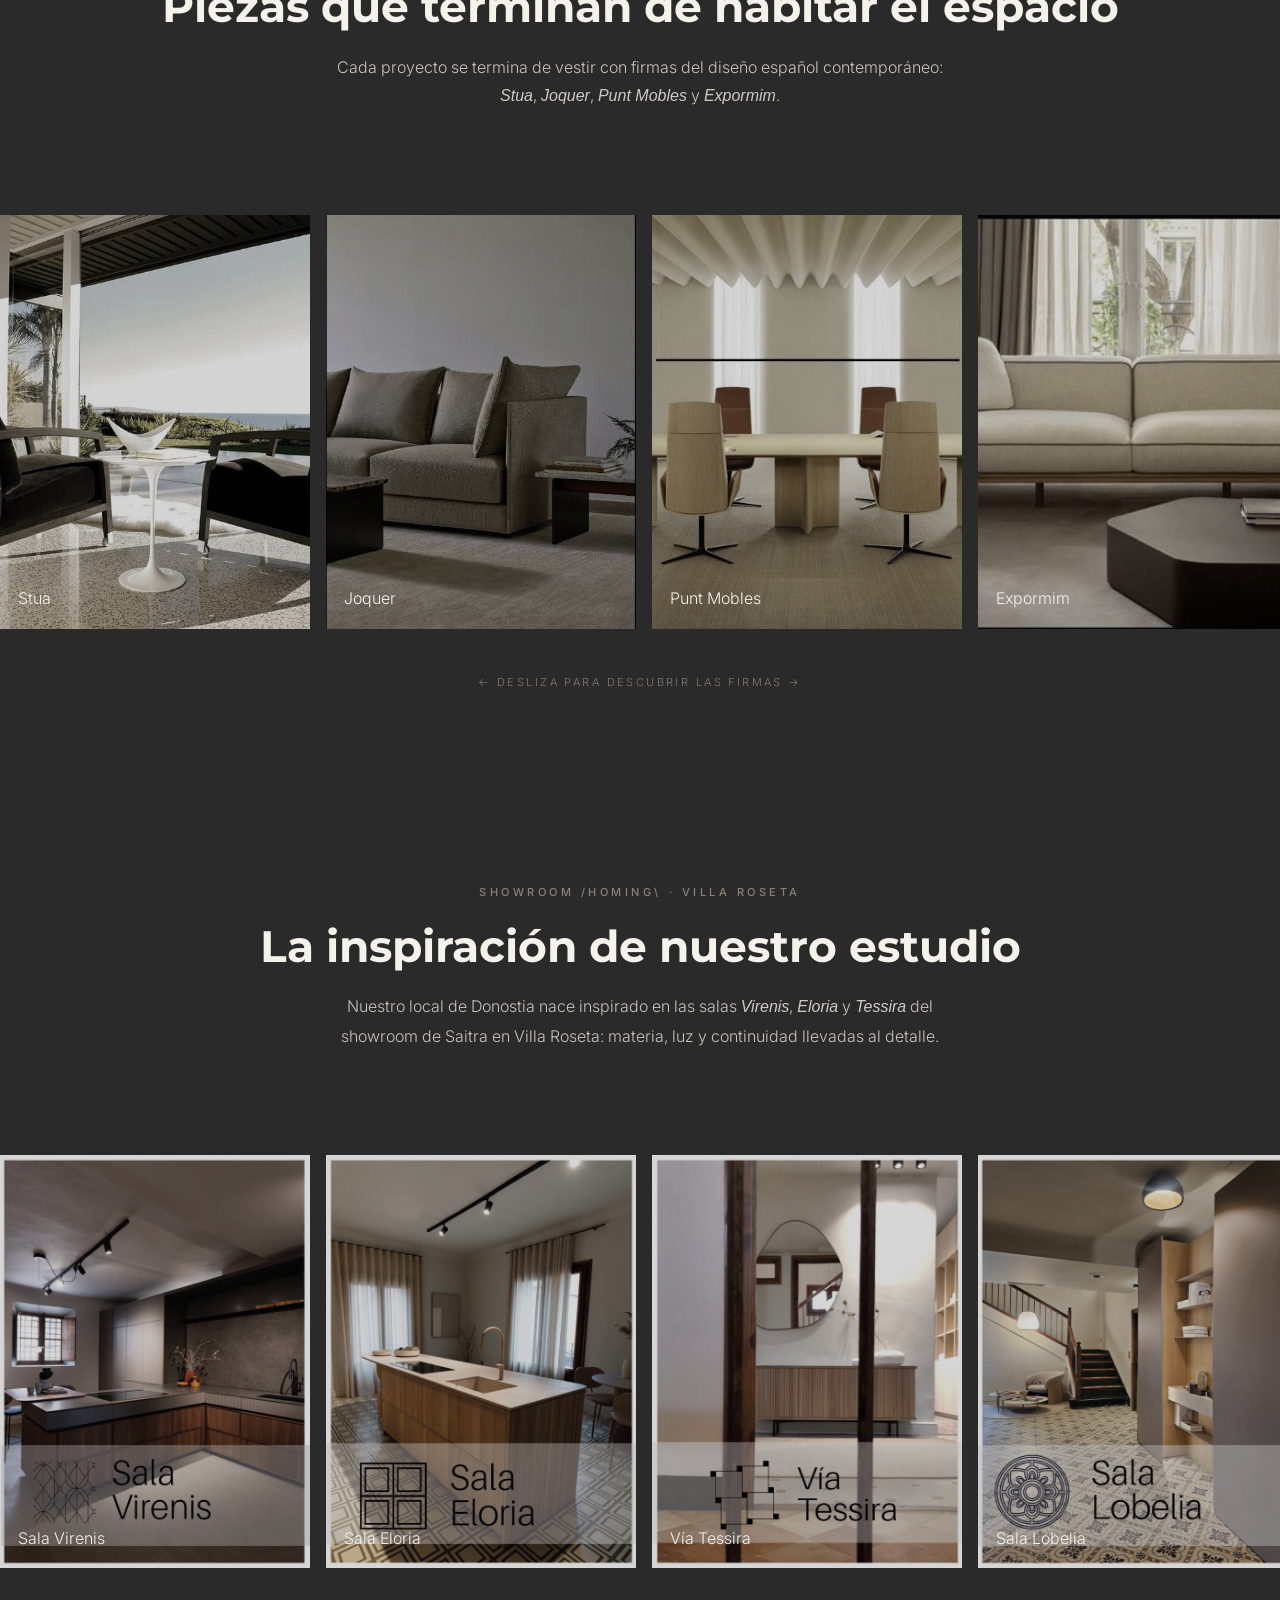
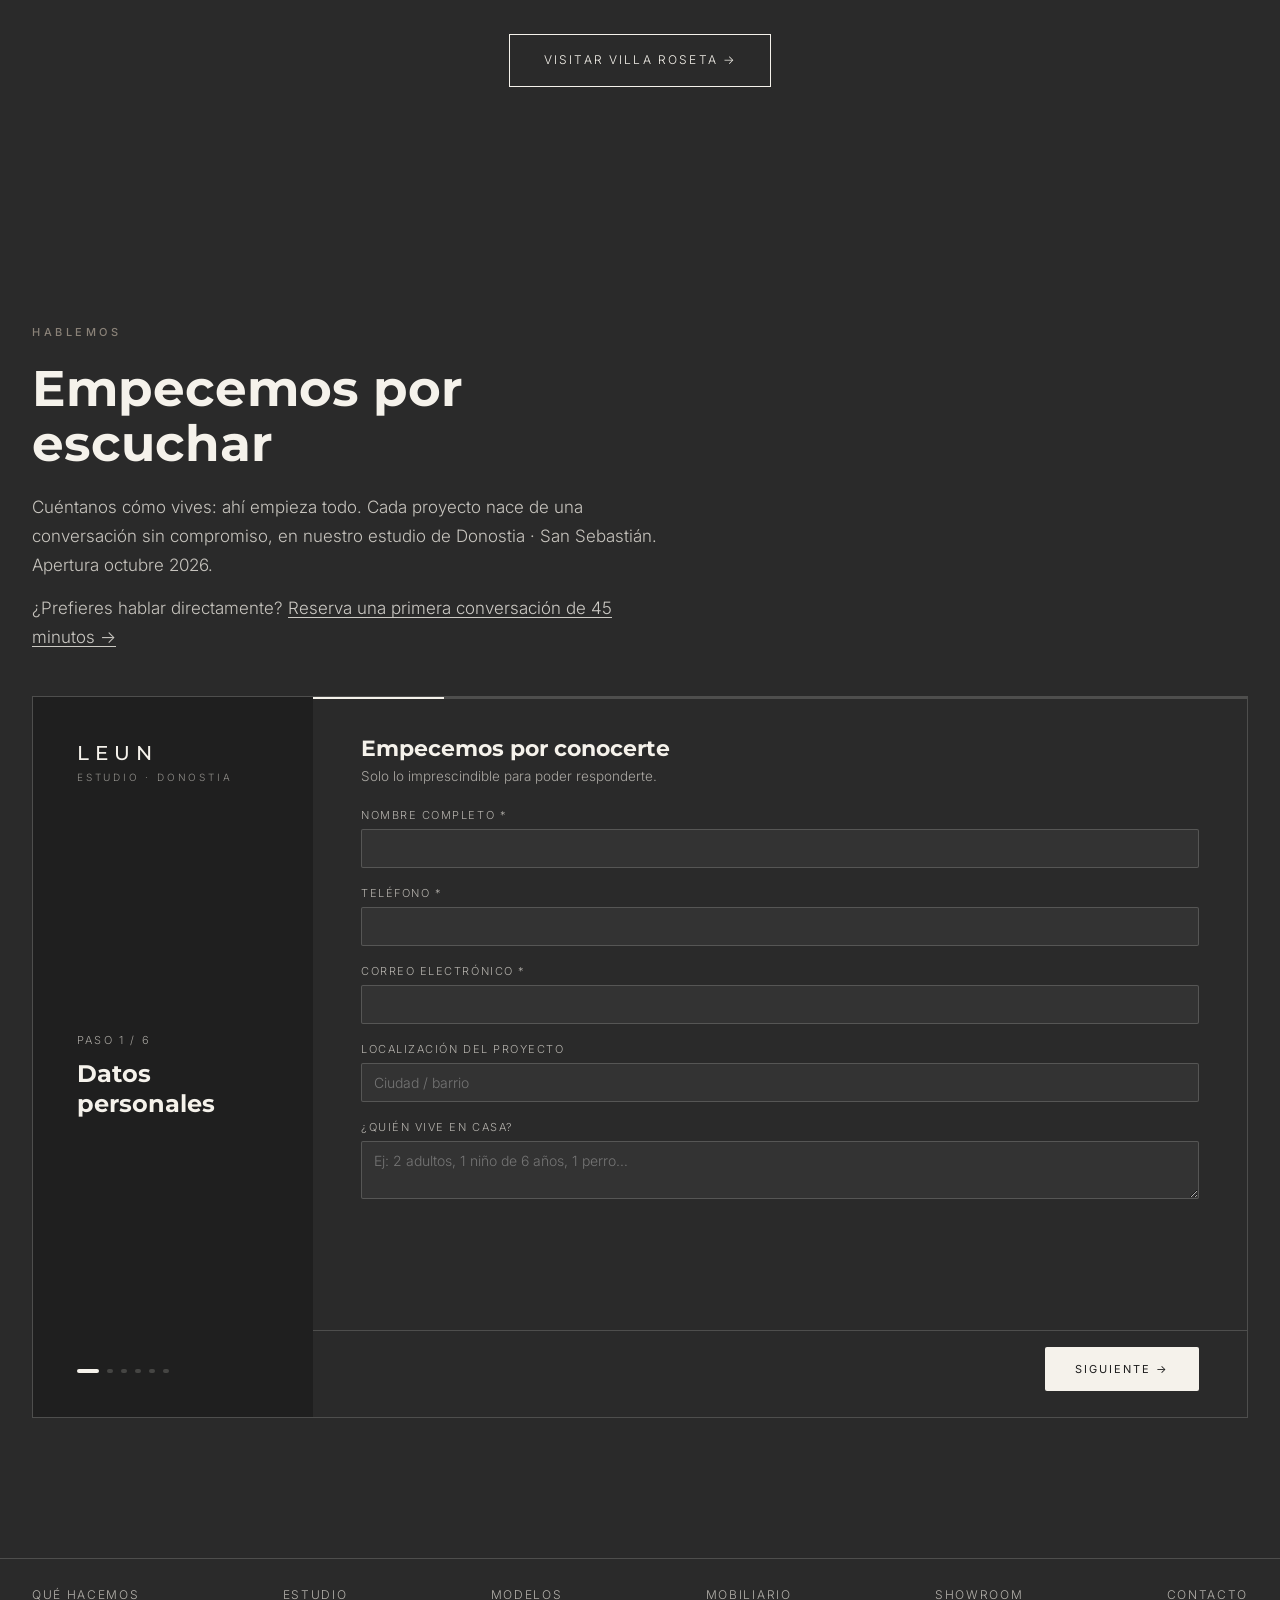
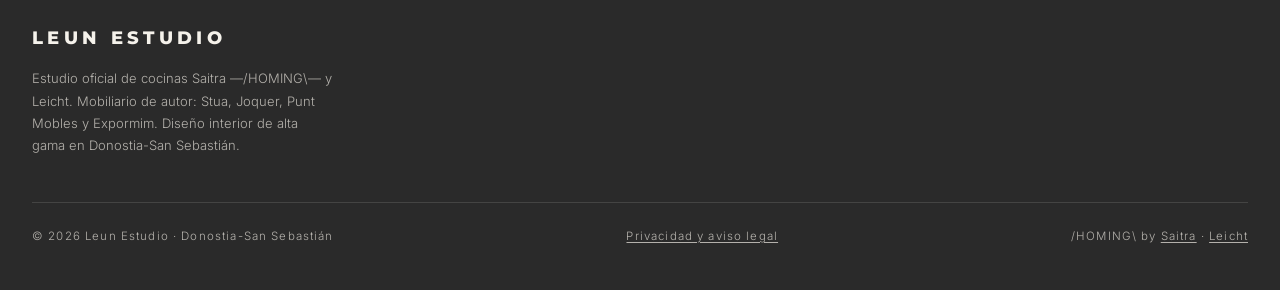
==== commit 4b43c6f7: "Update logo SVG in header navigation" ====
--- a/index.html
+++ b/index.html
@@ -72,7 +72,7 @@
 <!-- ===================== HEADER / NAV ===================== -->
 <header>
   <nav id="nav" aria-label="Navegación principal">
-    <a href="#hero" class="brand brand--logo" aria-label="Leun Estudio — inicio"><svg viewBox="0 0 2600 520" aria-hidden="true" focusable="false"><g><path d="M124 0V1490H388V229H1079V0Z" fill="#EFEBE3" transform="translate(100.62,374.59) scale(0.156324,-0.156324)"/><path d="M124 0V1490H1159V1261H388V869H1101V644H388V229H1159V0Z" fill="#EFEBE3" transform="translate(315.05,374.59) scale(0.156324,-0.156324)"/><path d="M721 -24Q539 -24 403.5 45.0Q268 114 193.0 235.5Q118 357 118 515V1490H379V536Q379 441 421.0 367.5Q463 294 539.5 252.0Q616 210 721 210Q826 210 902.5 252.0Q979 294 1020.5 367.5Q1062 441 1062 536V1490H1323V515Q1323 356 1248.5 234.5Q1174 113 1038.5 44.5Q903 -24 721 -24Z" fill="#EFEBE3" transform="translate(545.13,374.59) scale(0.156324,-0.156324)"/><path d="M124 0V1490H409L932 659Q954 625 986.5 569.0Q1019 513 1056.0 447.5Q1093 382 1126 322L1097 257Q1094 320 1091.5 402.5Q1089 485 1087.5 561.0Q1086 637 1086 678V1490H1351V0H1065L593 748Q569 788 529.0 854.5Q489 921 438.5 1008.0Q388 1095 332 1193L375 1233Q381 1121 384.0 1026.0Q387 931 387.5 860.0Q388 789 388 749V0Z" fill="#EFEBE3" transform="translate(808.81,374.59) scale(0.156324,-0.156324)"/></g><g><path d="M613 -24Q453 -24 337.0 48.0Q221 120 159.0 248.0Q97 376 97 545Q97 714 158.5 844.0Q220 974 332.5 1047.0Q445 1120 594 1120Q688 1120 775.0 1088.5Q862 1057 931.0 989.5Q1000 922 1040.0 816.0Q1080 710 1080 563V494H212V644H983L902 590Q902 699 866.5 783.0Q831 867 762.5 914.5Q694 962 594 962Q495 962 423.5 914.0Q352 866 314.0 786.5Q276 707 276 612V518Q276 397 317.5 311.0Q359 225 435.5 180.0Q512 135 614 135Q682 135 736.5 155.0Q791 175 830.0 214.0Q869 253 889 310L1062 272Q1037 185 975.0 118.0Q913 51 820.5 13.5Q728 -24 613 -24Z" fill="#EFEBE3" transform="translate(1062.15,318.31) scale(0.039742,-0.039742)"/><path d="M528 -24Q414 -24 324.0 10.5Q234 45 176.0 113.0Q118 181 101 281L271 313Q292 220 357.5 175.5Q423 131 526 131Q641 131 709.5 180.5Q778 230 778 299Q778 357 736.5 395.0Q695 433 615 451L432 495Q281 530 207.0 605.5Q133 681 133 798Q133 893 185.5 965.5Q238 1038 330.0 1079.0Q422 1120 540 1120Q654 1120 736.0 1084.0Q818 1048 868.5 984.0Q919 920 939 836L776 803Q758 868 702.5 918.5Q647 969 541 969Q441 969 376.5 923.0Q312 877 312 807Q312 745 357.0 708.0Q402 671 495 649L664 609Q816 573 888.5 498.5Q961 424 961 309Q961 211 906.0 136.0Q851 61 753.5 18.5Q656 -24 528 -24Z" fill="#EFEBE3" transform="translate(1126.67,318.31) scale(0.039742,-0.039742)"/><path d="M596 1104V952H19V1104ZM191 1375H369V282Q369 211 398.5 178.5Q428 146 498 146Q516 146 542.5 149.0Q569 152 591 155L620 5Q592 -3 557.5 -7.0Q523 -11 490 -11Q347 -11 269.0 62.0Q191 135 191 268Z" fill="#EFEBE3" transform="translate(1186.58,318.31) scale(0.039742,-0.039742)"/><path d="M532 -15Q420 -15 334.0 31.5Q248 78 199.5 171.5Q151 265 151 406V1104H329V421Q329 290 396.5 217.5Q464 145 581 145Q660 145 723.5 179.5Q787 214 824.0 281.0Q861 348 861 446V1104H1040V0H868V268H897Q845 114 750.0 49.5Q655 -15 532 -15Z" fill="#EFEBE3" transform="translate(1230.84,318.31) scale(0.039742,-0.039742)"/><path d="M567 -23Q428 -23 322.0 47.5Q216 118 156.5 246.5Q97 375 97 550Q97 724 156.5 852.0Q216 980 322.5 1050.0Q429 1120 567 1120Q667 1120 731.0 1087.5Q795 1055 833.0 1011.0Q871 967 893 930H904V1490H1082V0H910V170H894Q871 132 832.0 87.0Q793 42 729.0 9.5Q665 -23 567 -23ZM593 136Q694 136 764.5 188.5Q835 241 872.0 334.5Q909 428 909 551Q909 674 872.5 766.0Q836 858 765.5 909.5Q695 961 593 961Q491 961 420.5 908.0Q350 855 313.5 762.5Q277 670 277 551Q277 432 313.5 338.0Q350 244 421.0 190.0Q492 136 593 136Z" fill="#EFEBE3" transform="translate(1296.08,318.31) scale(0.039742,-0.039742)"/><path d="M151 0V1104H329V0ZM240 1292Q190 1292 153.5 1327.0Q117 1362 117 1411Q117 1460 153.5 1494.5Q190 1529 240 1529Q291 1529 327.5 1494.5Q364 1460 364 1411Q364 1362 327.5 1327.0Q291 1292 240 1292Z" fill="#EFEBE3" transform="translate(1362.98,318.31) scale(0.039742,-0.039742)"/><path d="M602 -24Q451 -24 337.5 47.5Q224 119 160.5 248.0Q97 377 97 546Q97 718 160.5 847.5Q224 977 337.5 1048.5Q451 1120 602 1120Q753 1120 867.0 1048.5Q981 977 1044.5 847.5Q1108 718 1108 546Q1108 377 1044.5 248.0Q981 119 867.0 47.5Q753 -24 602 -24ZM602 135Q712 135 784.5 191.0Q857 247 892.5 340.5Q928 434 928 546Q928 659 892.5 753.5Q857 848 784.5 904.5Q712 961 602 961Q493 961 421.0 904.5Q349 848 313.0 754.0Q277 660 277 546Q277 434 313.0 340.5Q349 247 420.5 191.0Q492 135 602 135Z" fill="#EFEBE3" transform="translate(1399.97,318.31) scale(0.039742,-0.039742)"/></g></svg></a>
+    <a href="#hero" class="brand brand--logo" aria-label="Leun Estudio — inicio"><svg viewBox="106 128 928 265" aria-hidden="true" focusable="false"><g><path d="M124 0V1490H388V229H1079V0Z" fill="#EFEBE3" transform="translate(100.62,374.59) scale(0.156324,-0.156324)"/><path d="M124 0V1490H1159V1261H388V869H1101V644H388V229H1159V0Z" fill="#EFEBE3" transform="translate(315.05,374.59) scale(0.156324,-0.156324)"/><path d="M721 -24Q539 -24 403.5 45.0Q268 114 193.0 235.5Q118 357 118 515V1490H379V536Q379 441 421.0 367.5Q463 294 539.5 252.0Q616 210 721 210Q826 210 902.5 252.0Q979 294 1020.5 367.5Q1062 441 1062 536V1490H1323V515Q1323 356 1248.5 234.5Q1174 113 1038.5 44.5Q903 -24 721 -24Z" fill="#EFEBE3" transform="translate(545.13,374.59) scale(0.156324,-0.156324)"/><path d="M124 0V1490H409L932 659Q954 625 986.5 569.0Q1019 513 1056.0 447.5Q1093 382 1126 322L1097 257Q1094 320 1091.5 402.5Q1089 485 1087.5 561.0Q1086 637 1086 678V1490H1351V0H1065L593 748Q569 788 529.0 854.5Q489 921 438.5 1008.0Q388 1095 332 1193L375 1233Q381 1121 384.0 1026.0Q387 931 387.5 860.0Q388 789 388 749V0Z" fill="#EFEBE3" transform="translate(808.81,374.59) scale(0.156324,-0.156324)"/></g></svg></a>
     <div class="nav-links" id="navLinks">
       <a href="#servicios">Qué hacemos</a>
       <a href="#filosofia">Filosofía</a>
--- a/css/style.css
+++ b/css/style.css
@@ -7,7 +7,7 @@
 :root{
   --bg:#2A2A2A;           /* surface-page (oscuro) */
   --panel:#333333;        /* surface-card (oscuro) — bandas ligeramente elevadas */
-  --surface0:#1F1F1F;     /* surface-0 (oscuro) — campos, fondos recesados */
+  --surface0:#333333;     /* surface-0 (oscuro) — antracita, campos y tarjetas recesadas */
   --ink:#F5F2EB;          /* texto principal, logotipo, botones sólidos */
   --ink-soft:#EFEBE3;     /* texto de apoyo (usar con opacidad reducida) */
   --line:rgba(245,242,235,.18);
@@ -62,6 +62,8 @@
 }
 .brand{font-family:'Montserrat',sans-serif;font-weight:800;font-size:18px;letter-spacing:.24em;color:var(--ink);padding-left:.24em}
 .brand b{font-weight:800}
+.brand--logo{display:inline-flex;align-items:center;padding-left:0}
+.brand--logo svg{height:34px;width:auto;display:block}
 .nav-links{display:flex;gap:34px;align-items:center}
 .nav-links a{font-size:12px;letter-spacing:.16em;text-transform:uppercase;color:var(--ink);opacity:.75;transition:opacity .3s;position:relative}
 .nav-links a::after{content:"";position:absolute;left:0;bottom:-6px;width:0;height:1px;background:var(--ink);transition:width .35s ease}
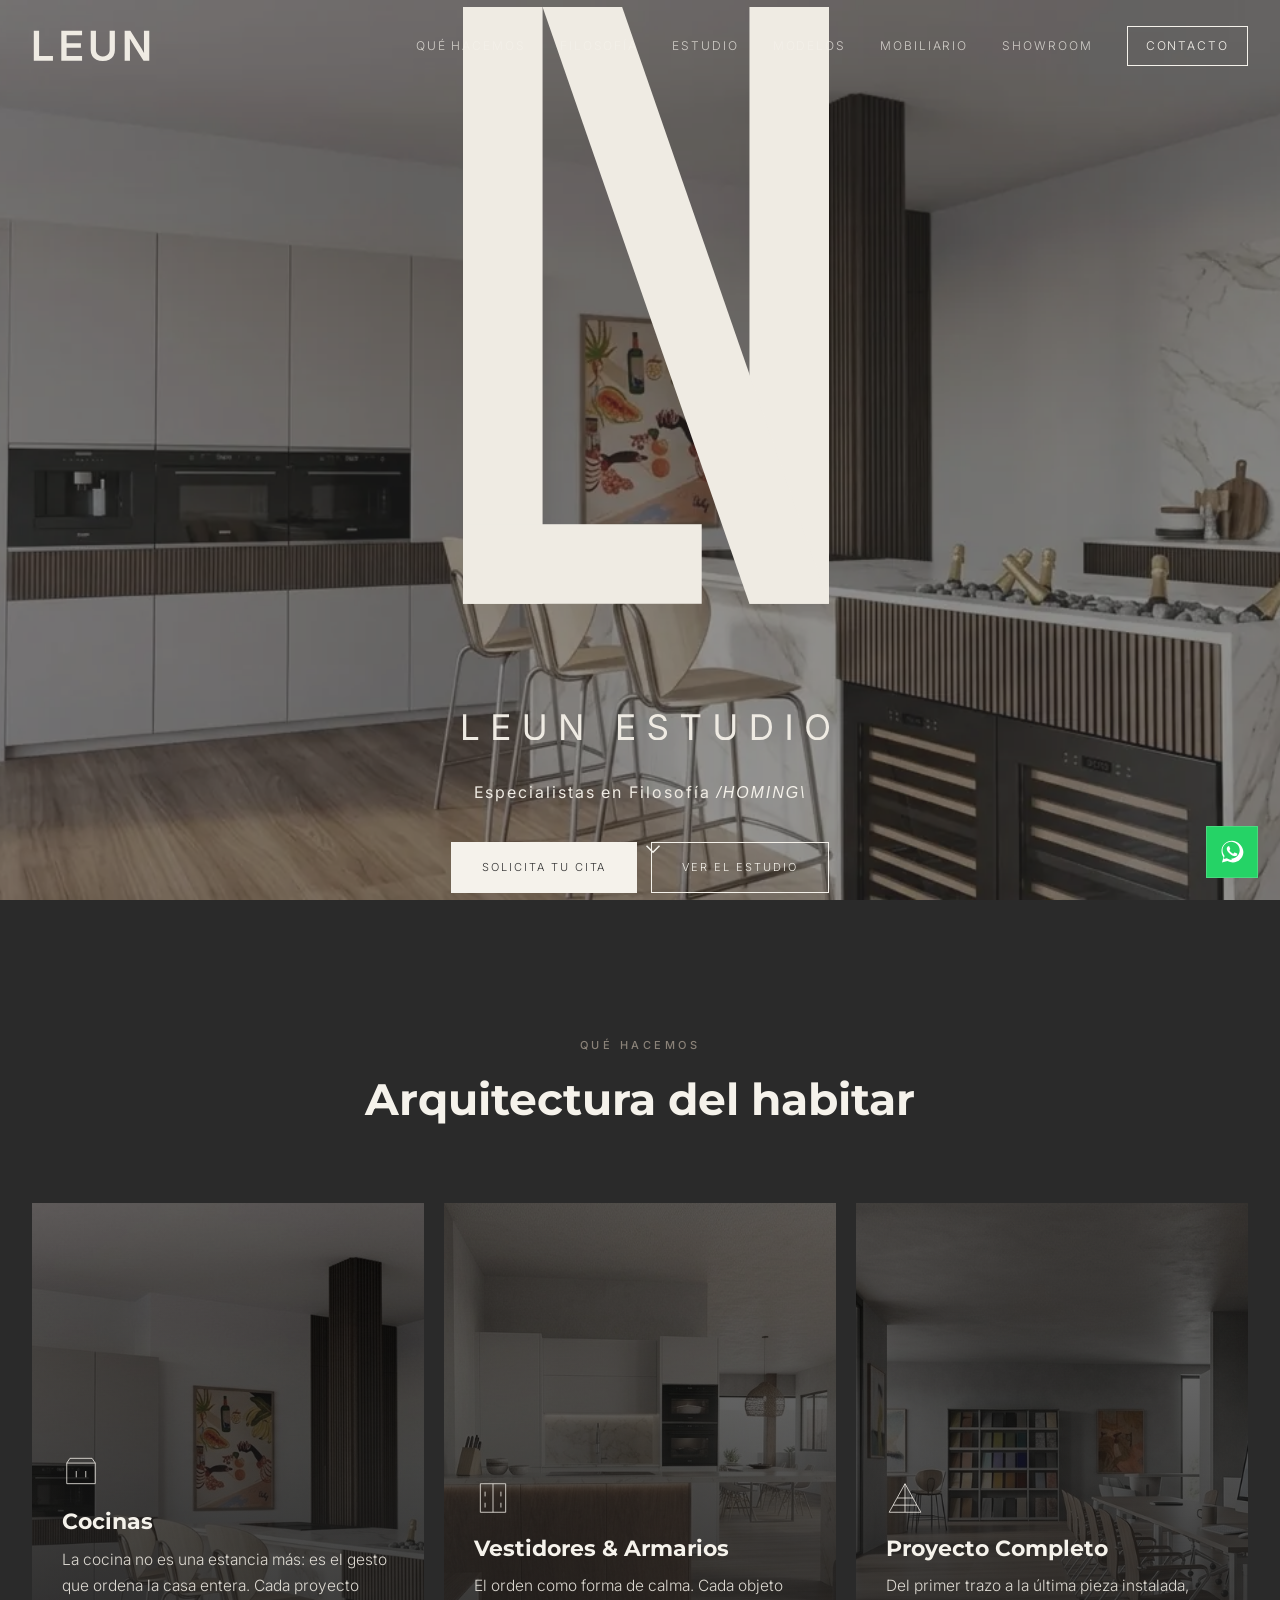
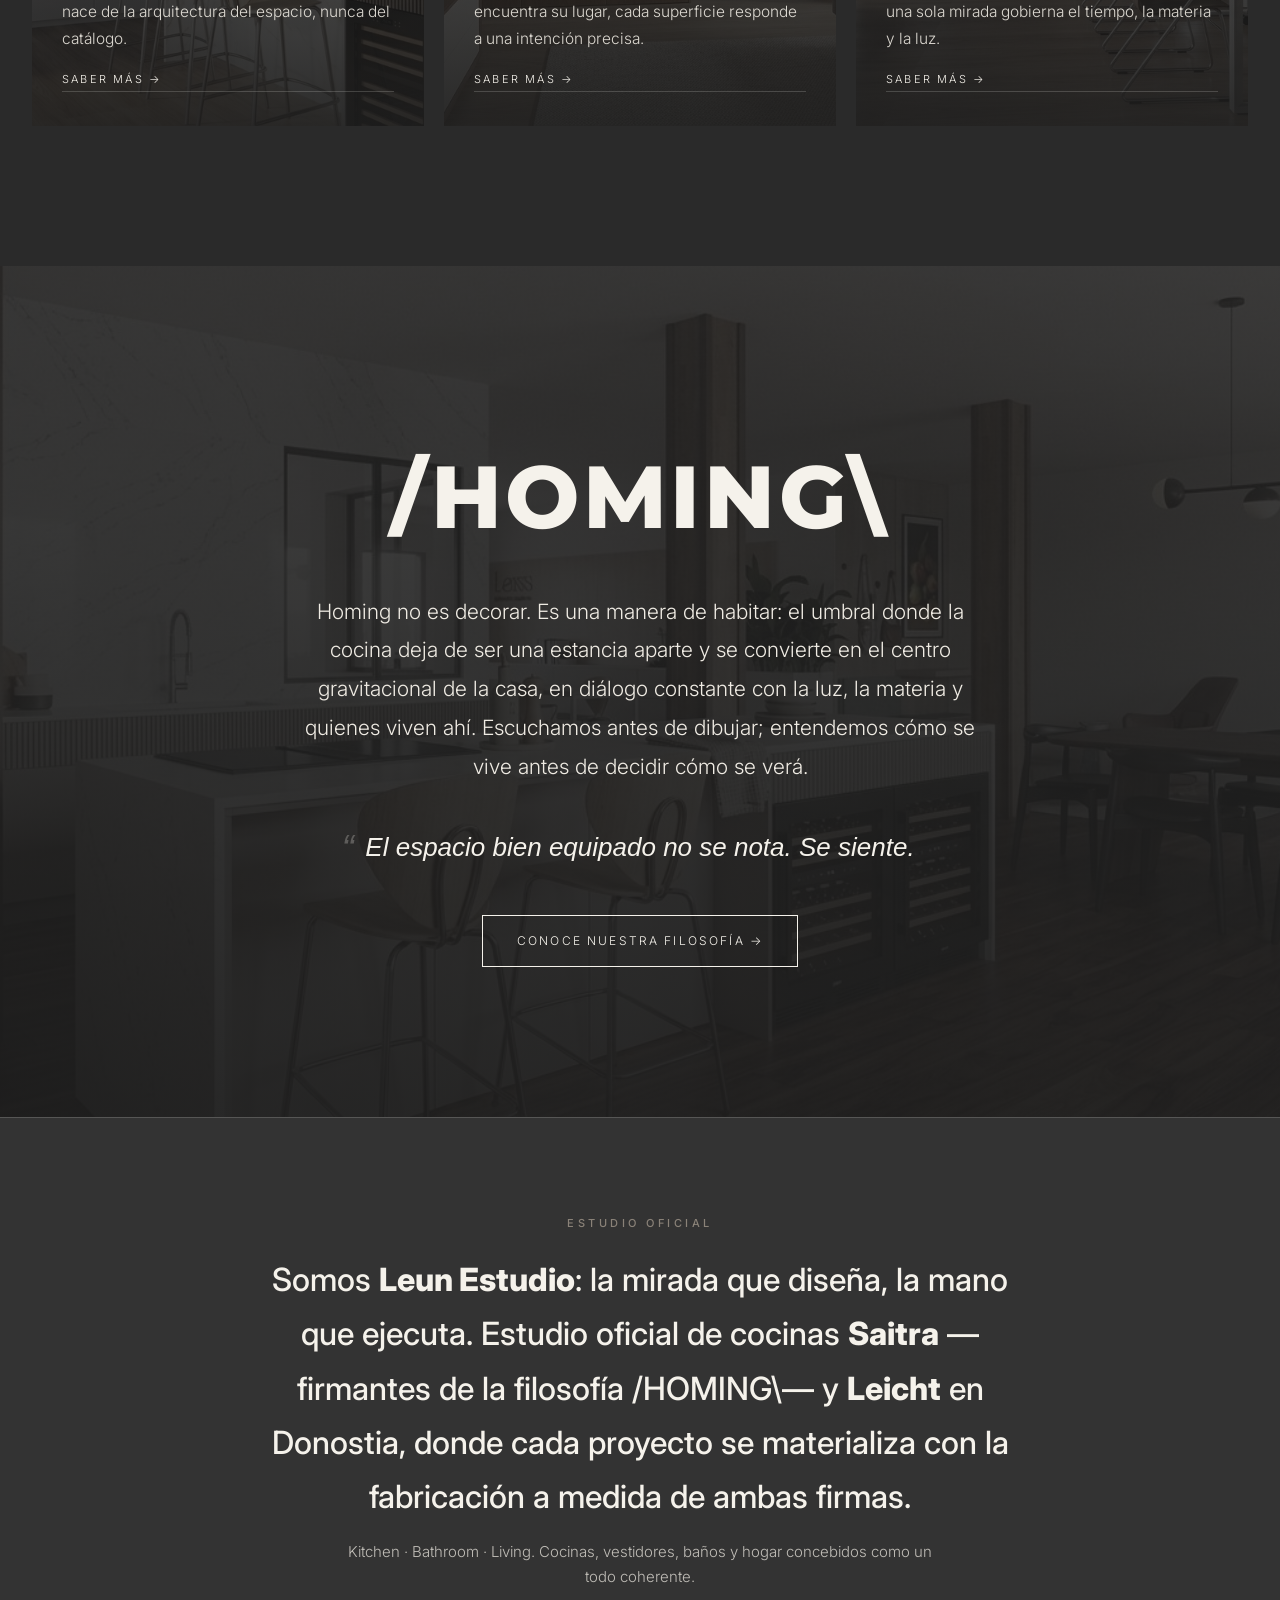
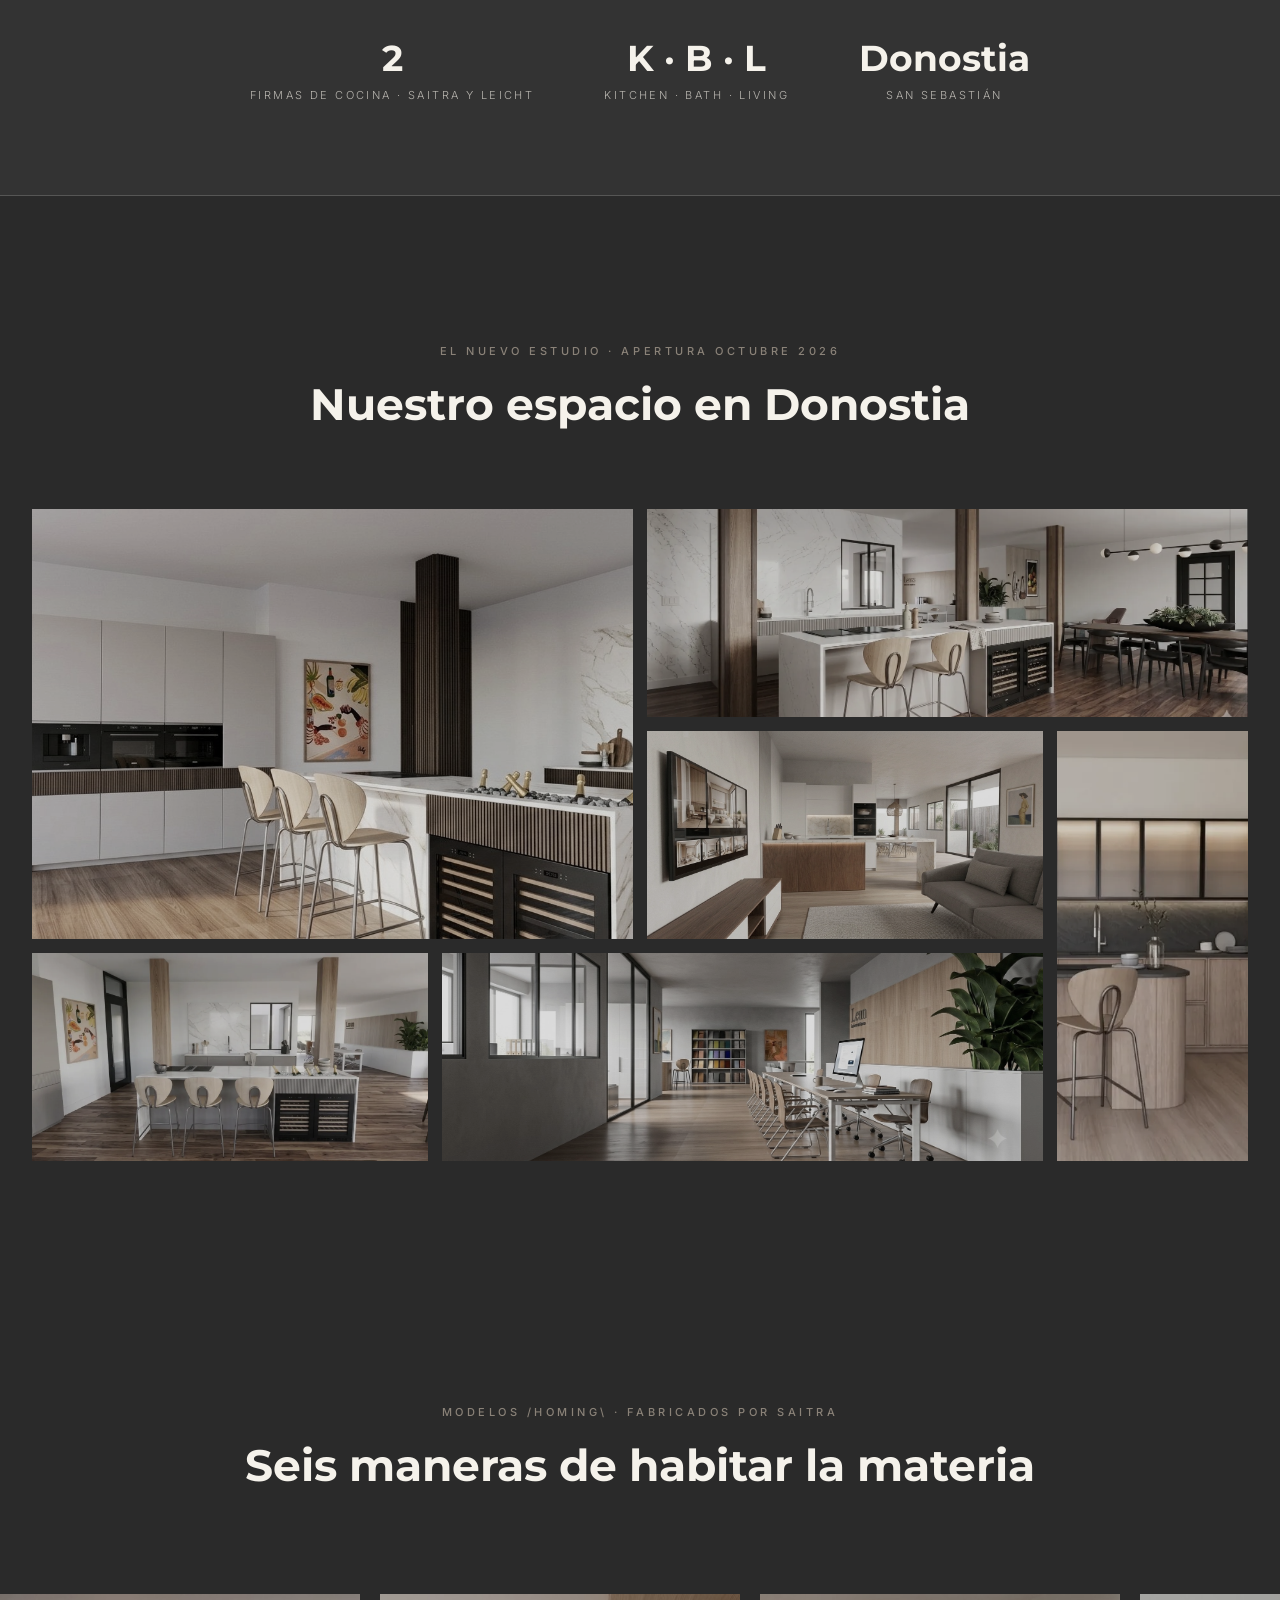
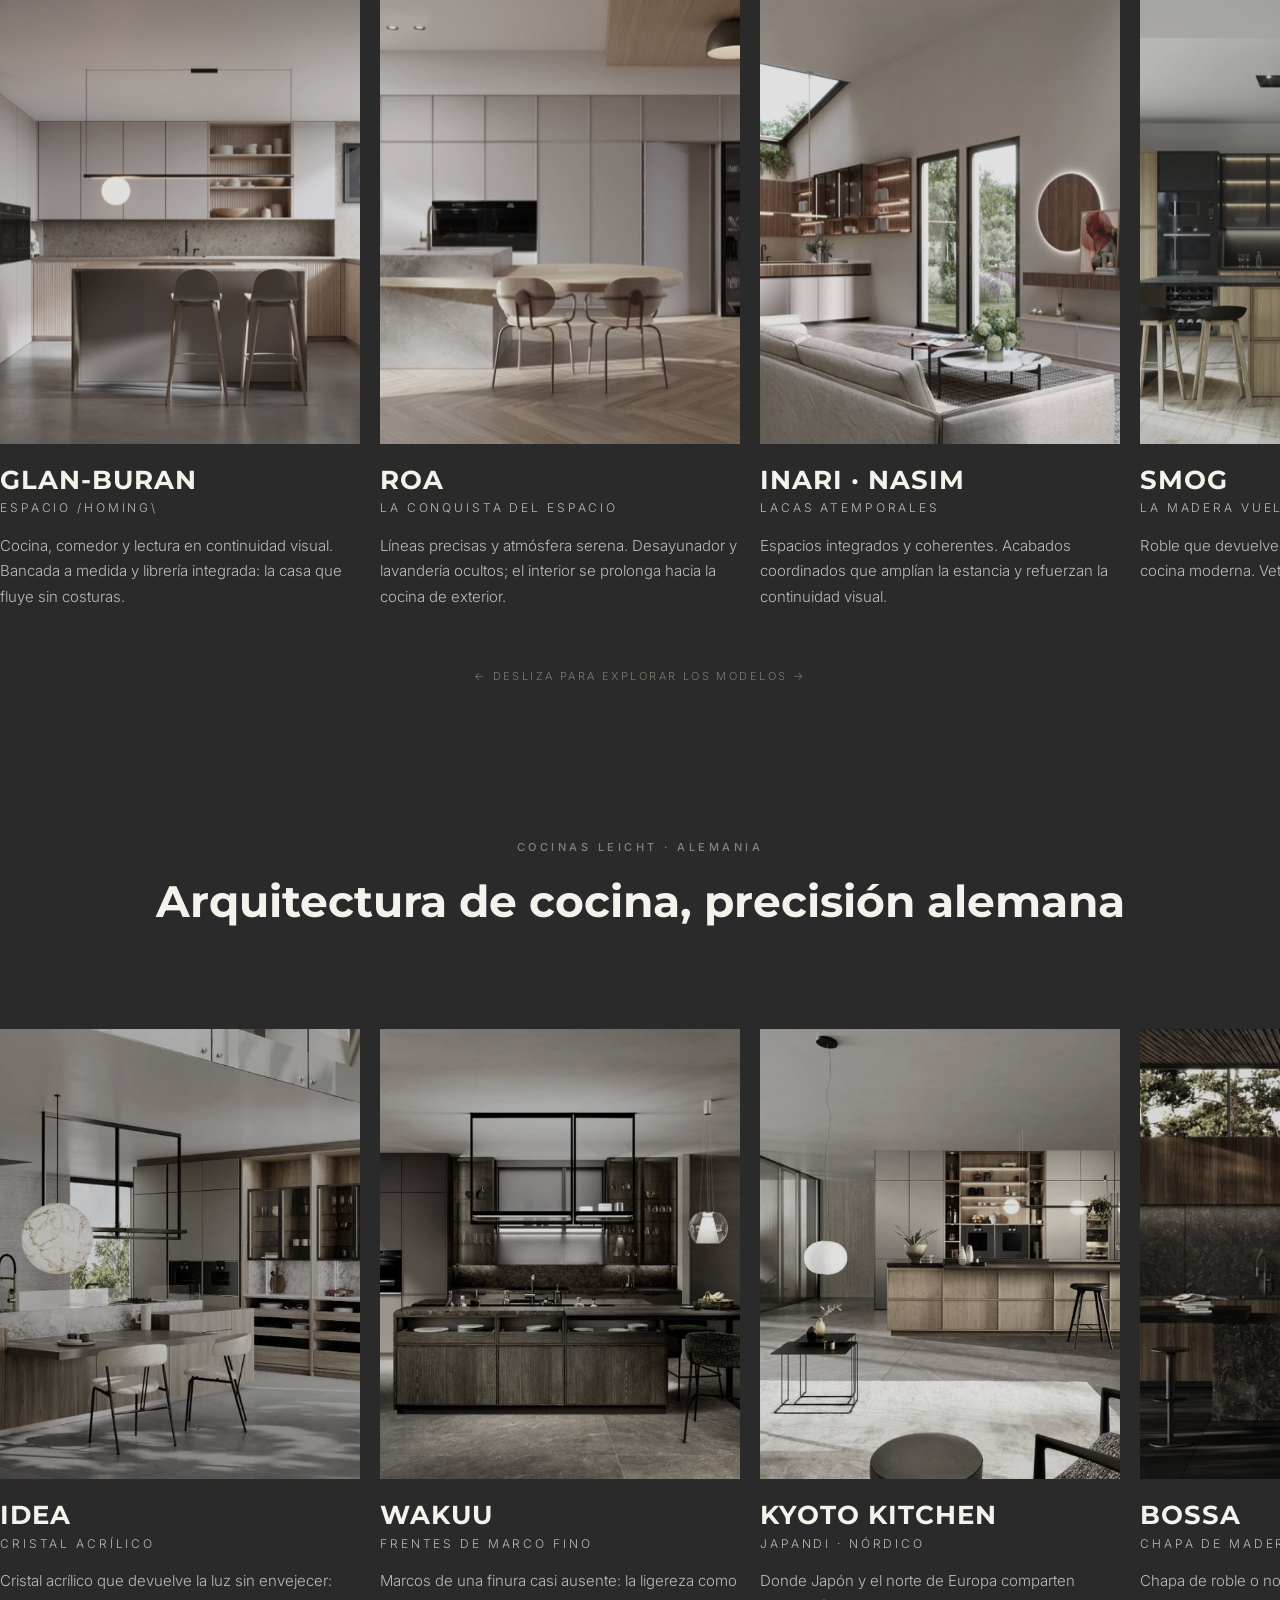
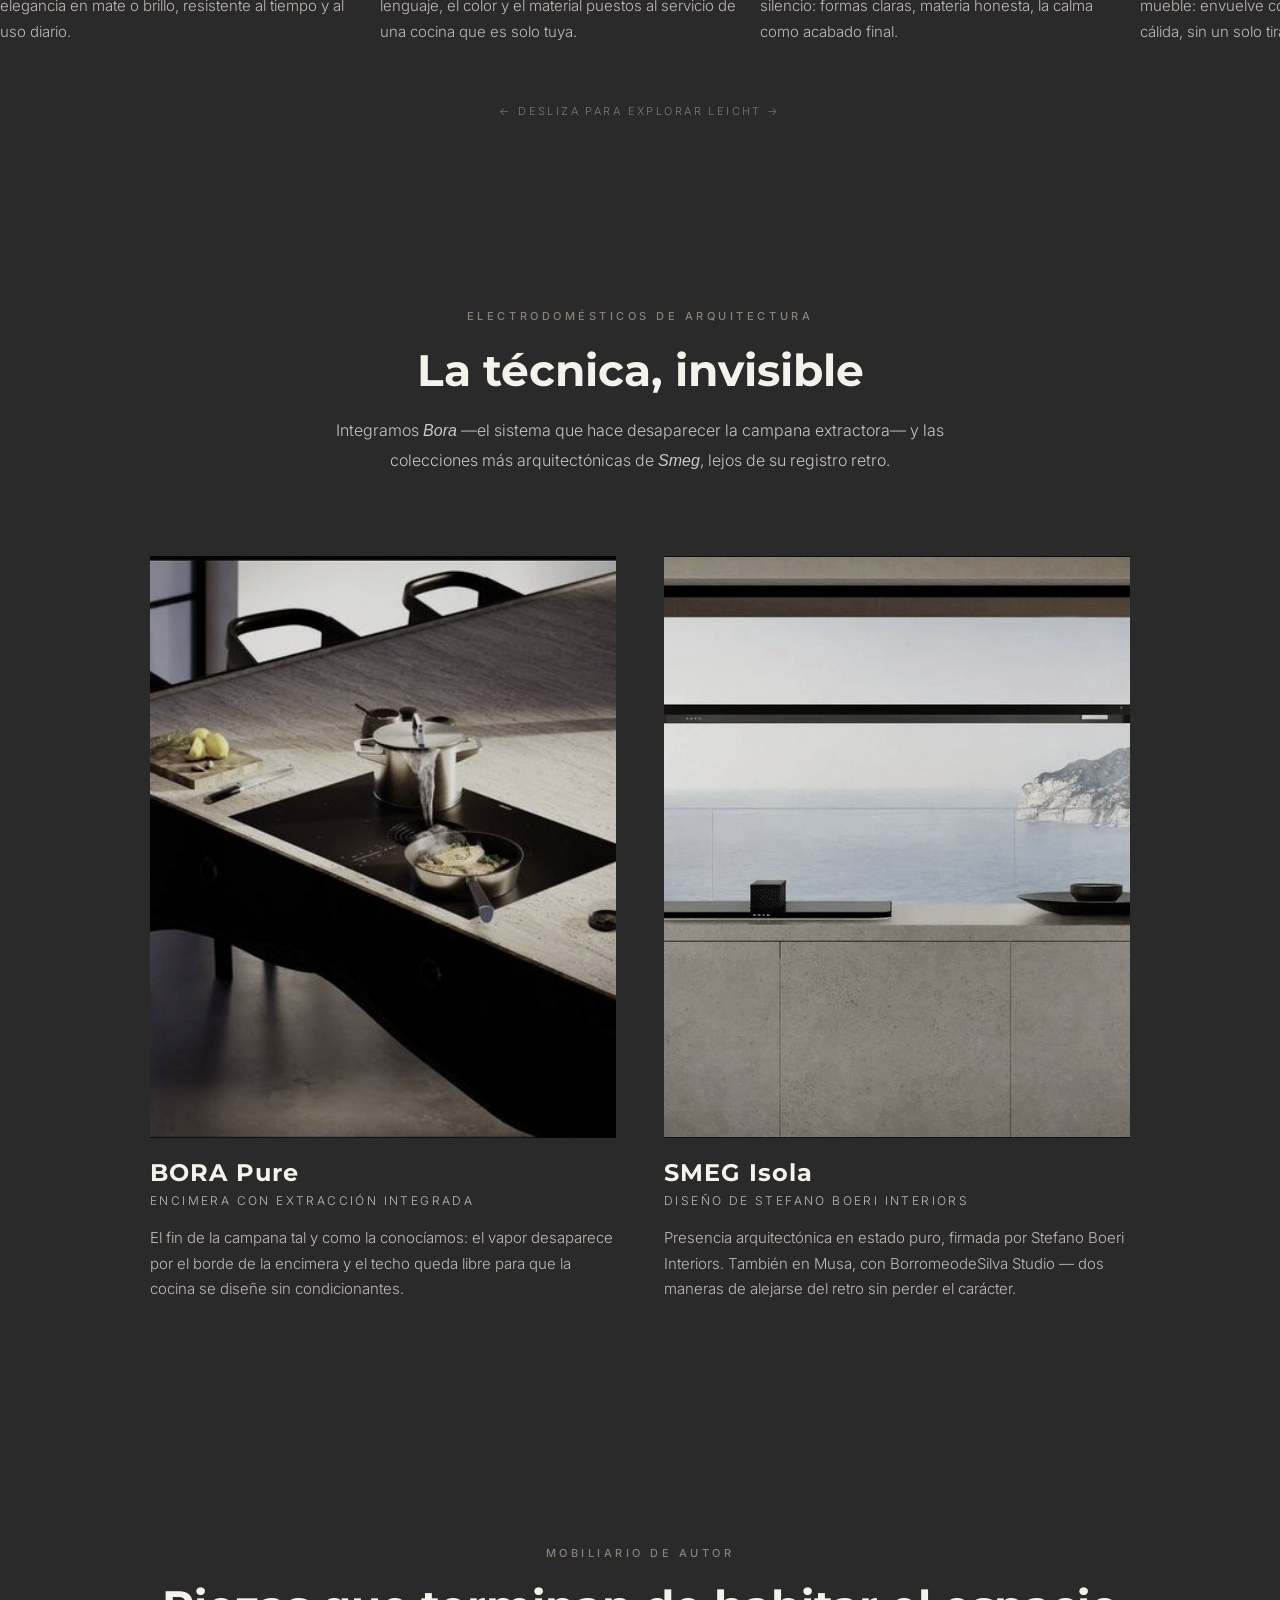
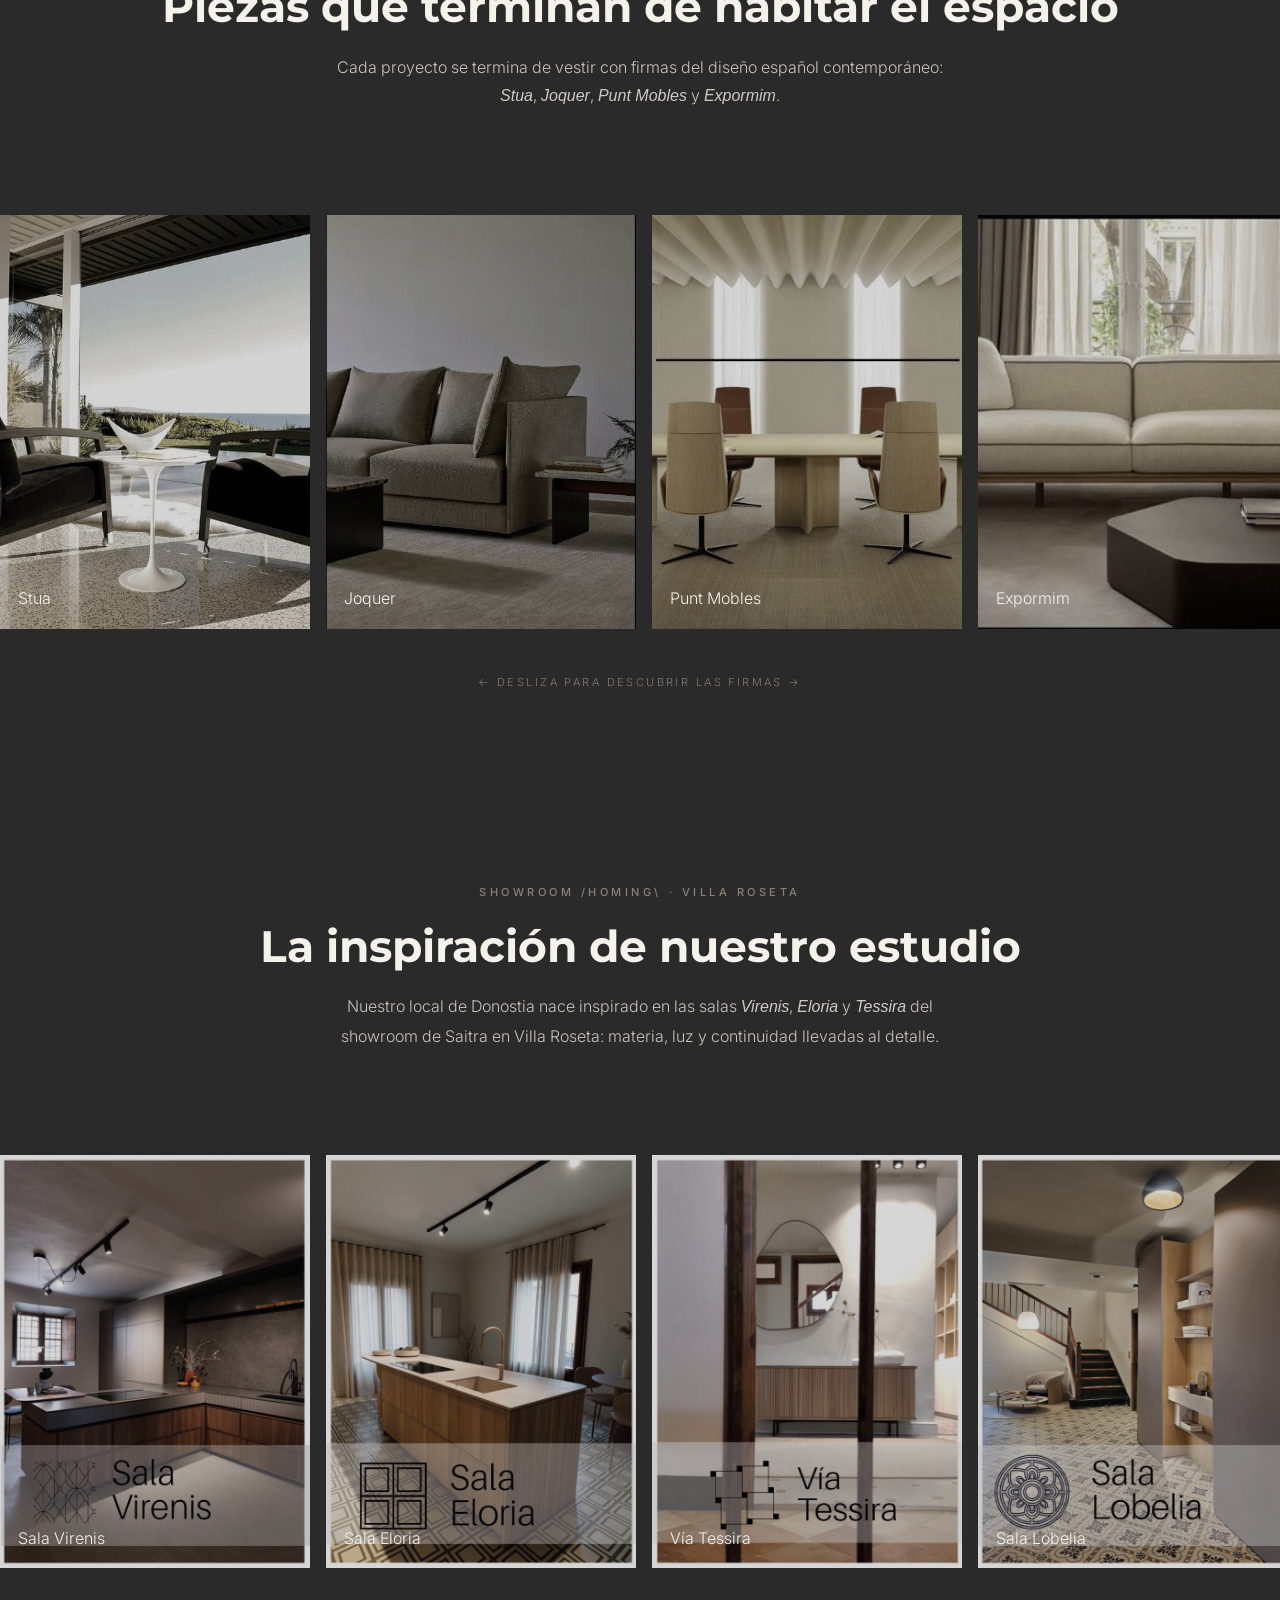
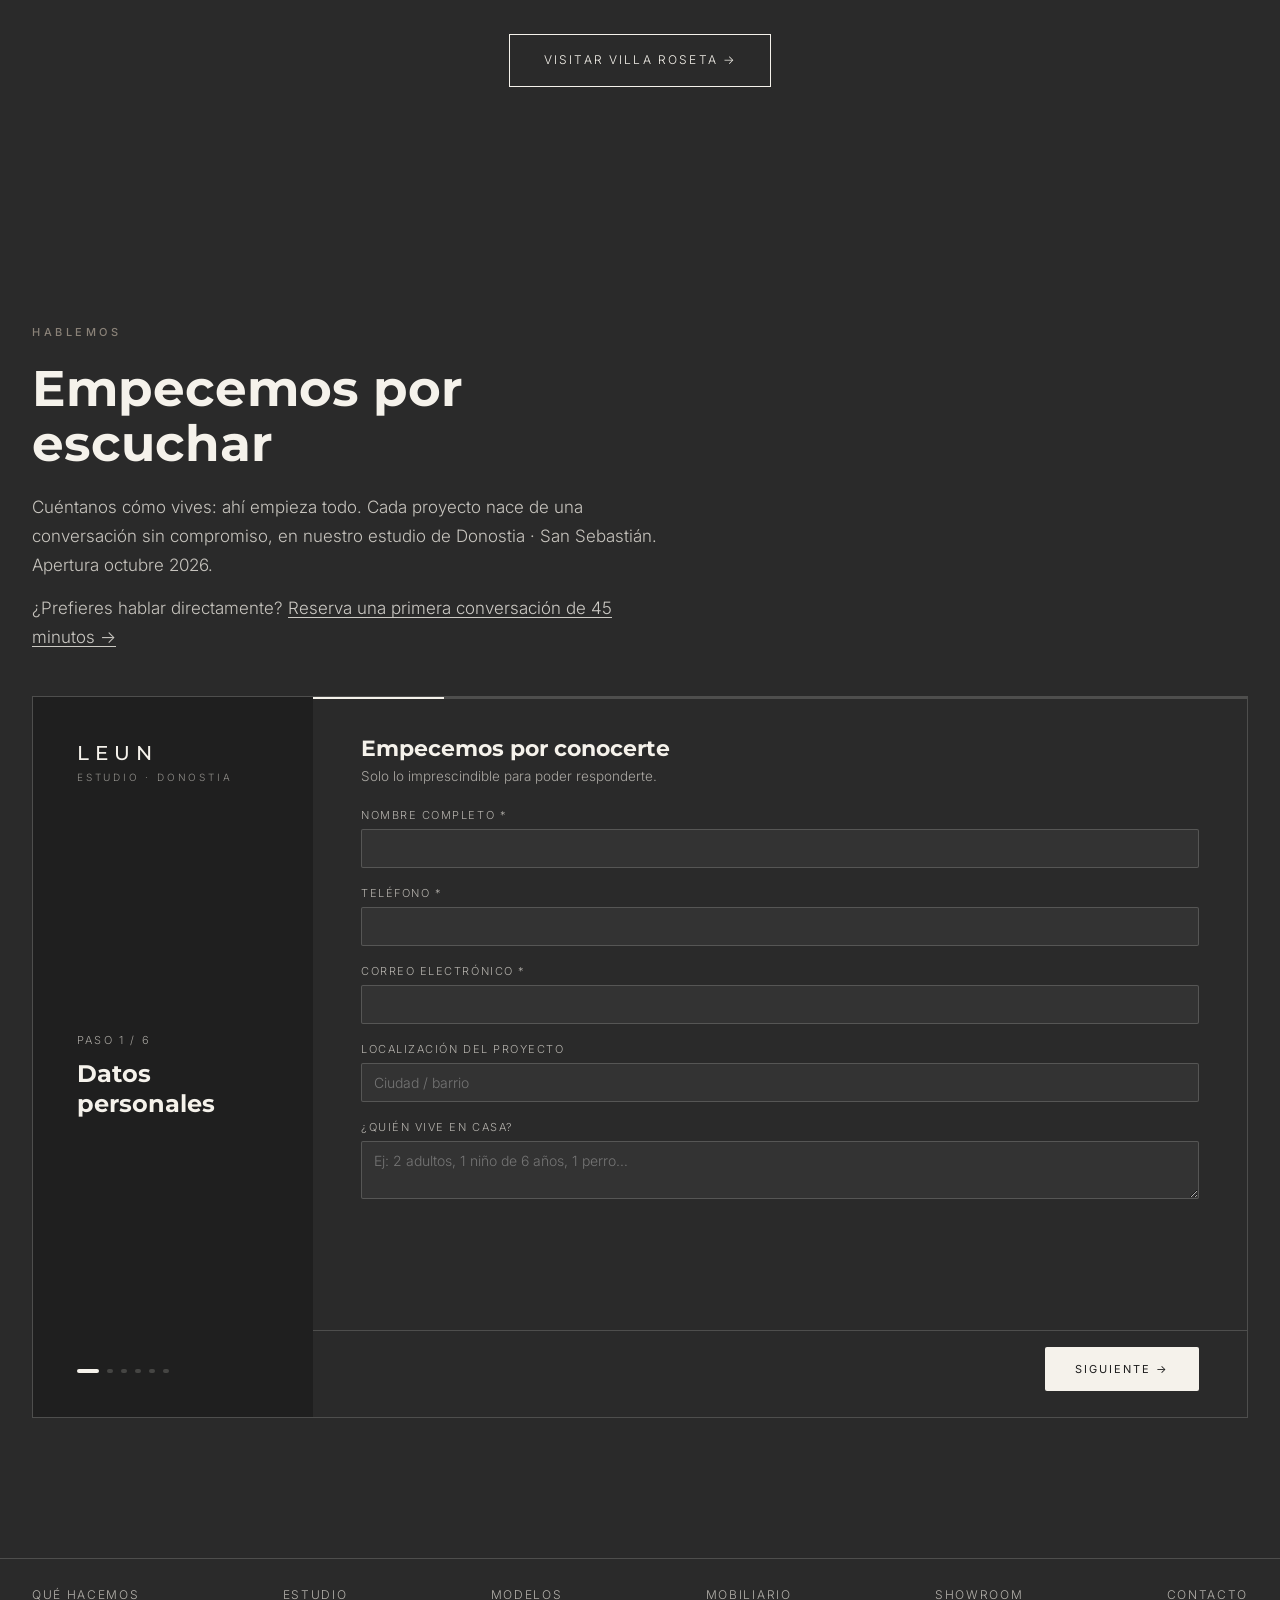
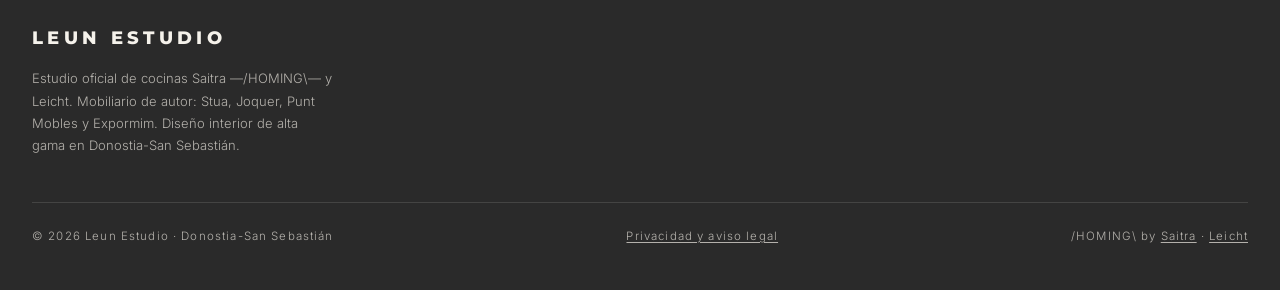
==== commit 26287fca: "Update hero section with new heading and SVG" ====
--- a/index.html
+++ b/index.html
@@ -100,7 +100,7 @@
     </div>
     <div class="hero-overlay"></div>
     <div class="hero-content">
-      <h1>LEUN<span class="visually-hidden"> — Interiorismo, cocinas y vestidores de alta gama en Donostia-San Sebastián</span></h1>
+      <h1 class="hero-mark"><svg class="hero-mark__iso" viewBox="0 0 184 300" aria-hidden="true" focusable="false"><rect x="0" y="0" width="40" height="300" fill="#EFEBE3"/><rect x="0" y="260" width="120" height="40" fill="#EFEBE3"/><rect x="144" y="0" width="40" height="300" fill="#EFEBE3"/><polygon points="40,0 80,0 184,300 144,300" fill="#EFEBE3"/></svg><svg class="hero-mark__word" viewBox="270.00 710.00 460.00 33.17" aria-hidden="true" focusable="false"><path d="M173 0V1490H361V166H1057V0Z" fill="#EFEBE3" transform="translate(266.27,742.61) scale(0.021581,-0.021581)"/><path d="M173 0V1490H1094V1324H361V838H1043V671H361V166H1101V0Z" fill="#EFEBE3" transform="translate(304.21,742.61) scale(0.021581,-0.021581)"/><path d="M753 -24Q578 -24 446.5 45.0Q315 114 243.0 234.0Q171 354 171 507V1490H359V522Q359 414 406.5 330.0Q454 246 542.5 198.0Q631 150 754 150Q876 150 964.0 198.5Q1052 247 1099.0 330.5Q1146 414 1146 522V1490H1334V507Q1334 354 1262.0 234.0Q1190 114 1059.5 45.0Q929 -24 753 -24Z" fill="#EFEBE3" transform="translate(343.82,742.61) scale(0.021581,-0.021581)"/><path d="M173 0V1490H393L1001 533Q1024 498 1057.0 441.5Q1090 385 1128.5 315.0Q1167 245 1204 167L1179 159Q1172 238 1168.5 315.0Q1165 392 1164.0 457.5Q1163 523 1163 565V1490H1350V0H1128L587 851Q553 905 515.5 967.0Q478 1029 429.5 1114.0Q381 1199 313 1319L345 1330Q350 1218 353.5 1124.5Q357 1031 359.0 962.0Q361 893 361 853V0Z" fill="#EFEBE3" transform="translate(389.56,742.61) scale(0.021581,-0.021581)"/><path d="M173 0V1490H1094V1324H361V838H1043V671H361V166H1101V0Z" fill="#EFEBE3" transform="translate(461.07,742.61) scale(0.021581,-0.021581)"/><path d="M653 -26Q490 -26 369.5 28.5Q249 83 182.0 180.5Q115 278 108 410H300Q306 321 354.0 261.5Q402 202 480.5 172.5Q559 143 653 143Q756 143 836.5 176.0Q917 209 963.5 268.5Q1010 328 1010 407Q1010 477 972.0 522.5Q934 568 867.5 598.0Q801 628 715 651L538 700Q347 752 247.0 846.5Q147 941 147 1090Q147 1217 214.0 1311.5Q281 1406 397.0 1458.5Q513 1511 659 1511Q808 1511 921.5 1458.0Q1035 1405 1100.0 1312.0Q1165 1219 1169 1100H985Q973 1216 882.0 1280.0Q791 1344 653 1344Q557 1344 484.0 1312.0Q411 1280 370.5 1225.0Q330 1170 330 1099Q330 1026 374.5 979.5Q419 933 485.5 905.0Q552 877 618 859L771 818Q842 800 916.0 769.5Q990 739 1053.0 692.0Q1116 645 1155.0 575.0Q1194 505 1194 407Q1194 283 1129.5 185.0Q1065 87 944.0 30.5Q823 -26 653 -26Z" fill="#EFEBE3" transform="translate(500.68,742.61) scale(0.021581,-0.021581)"/><path d="M87 1324V1490H1219V1324H748V0H560V1324Z" fill="#EFEBE3" transform="translate(542.04,742.61) scale(0.021581,-0.021581)"/><path d="M753 -24Q578 -24 446.5 45.0Q315 114 243.0 234.0Q171 354 171 507V1490H359V522Q359 414 406.5 330.0Q454 246 542.5 198.0Q631 150 754 150Q876 150 964.0 198.5Q1052 247 1099.0 330.5Q1146 414 1146 522V1490H1334V507Q1334 356 1262.0 234.0Q1190 114 1059.5 45.0Q929 -24 753 -24Z" fill="#EFEBE3" transform="translate(583.48,742.61) scale(0.021581,-0.021581)"/><path d="M637 0H277V166H625Q807 166 927.0 236.0Q1047 306 1106.0 436.5Q1165 567 1165 748Q1165 927 1106.5 1056.0Q1048 1185 932.5 1254.5Q817 1324 643 1324H269V1490H656Q874 1490 1028.5 1401.0Q1183 1312 1265.5 1145.5Q1348 979 1348 748Q1348 515 1265.0 347.5Q1182 180 1023.0 90.0Q864 0 637 0ZM361 1490V0H173V1490Z" fill="#EFEBE3" transform="translate(629.22,742.61) scale(0.021581,-0.021581)"/><path d="M361 1490V0H173V1490Z" fill="#EFEBE3" transform="translate(674.05,742.61) scale(0.021581,-0.021581)"/><path d="M780 -21Q588 -21 437.5 73.0Q287 167 201.0 339.0Q115 511 115 744Q115 978 201.0 1150.0Q287 1322 437.5 1416.5Q588 1511 780 1511Q973 1511 1122.5 1416.5Q1272 1322 1358.0 1150.0Q1444 978 1444 744Q1444 511 1358.0 339.0Q1272 167 1122.5 73.0Q973 -21 780 -21ZM780 153Q914 153 1022.5 221.0Q1131 289 1195.5 421.0Q1260 553 1260 744Q1260 936 1195.5 1068.5Q1131 1201 1022.5 1269.0Q914 1337 780 1337Q646 1337 537.0 1268.5Q428 1200 363.5 1068.0Q299 936 299 744Q299 553 363.5 421.5Q428 290 537.0 221.5Q646 153 780 153Z" fill="#EFEBE3" transform="translate(698.84,742.61) scale(0.021581,-0.021581)"/></svg><span class="visually-hidden">Leun Estudio — Interiorismo, cocinas y vestidores de alta gama en Donostia-San Sebastián</span></h1>
       <p class="sub">Especialistas en Filosofía <i>/HOMING\</i></p>
       <div class="hero-cta">
         <a href="https://calendly.com/iguainlopez/primera-conversacion-leun-interiorismo" target="_blank" rel="noopener" class="badge solid">Solicita tu cita</a>
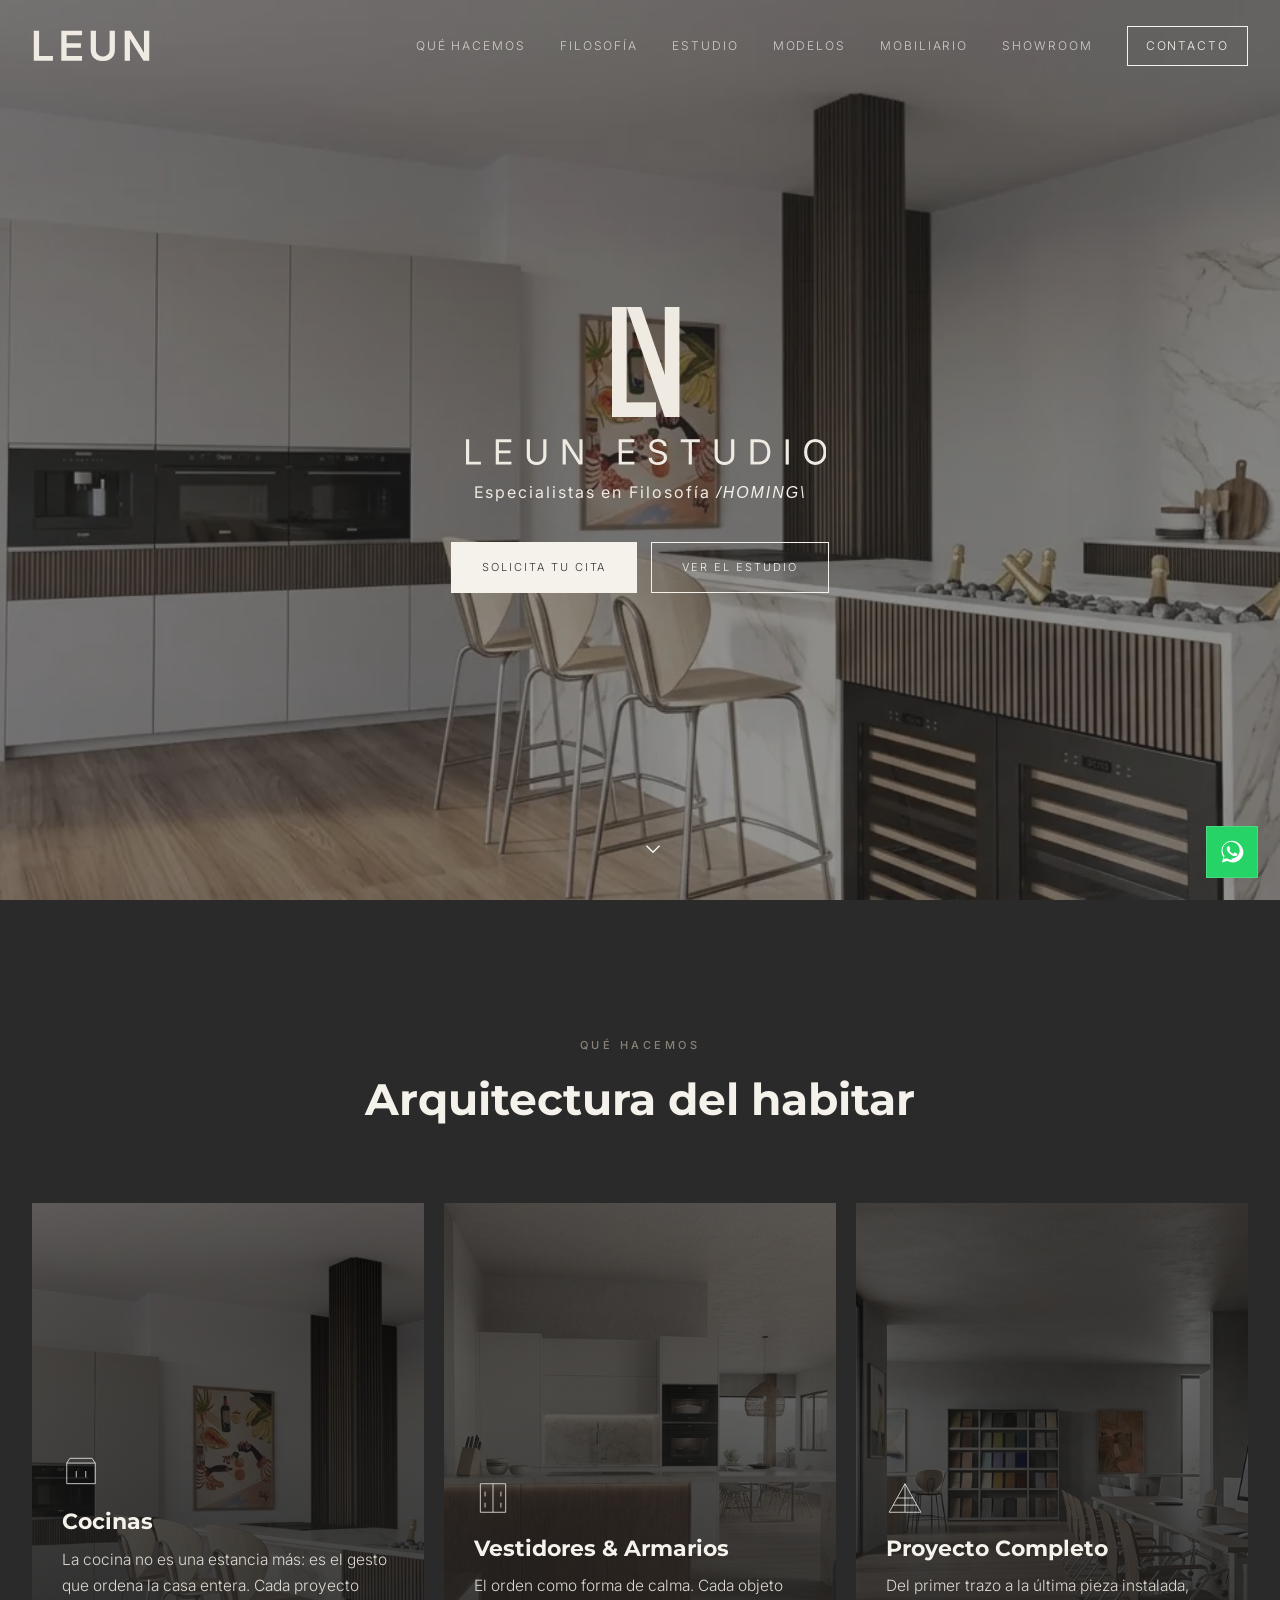
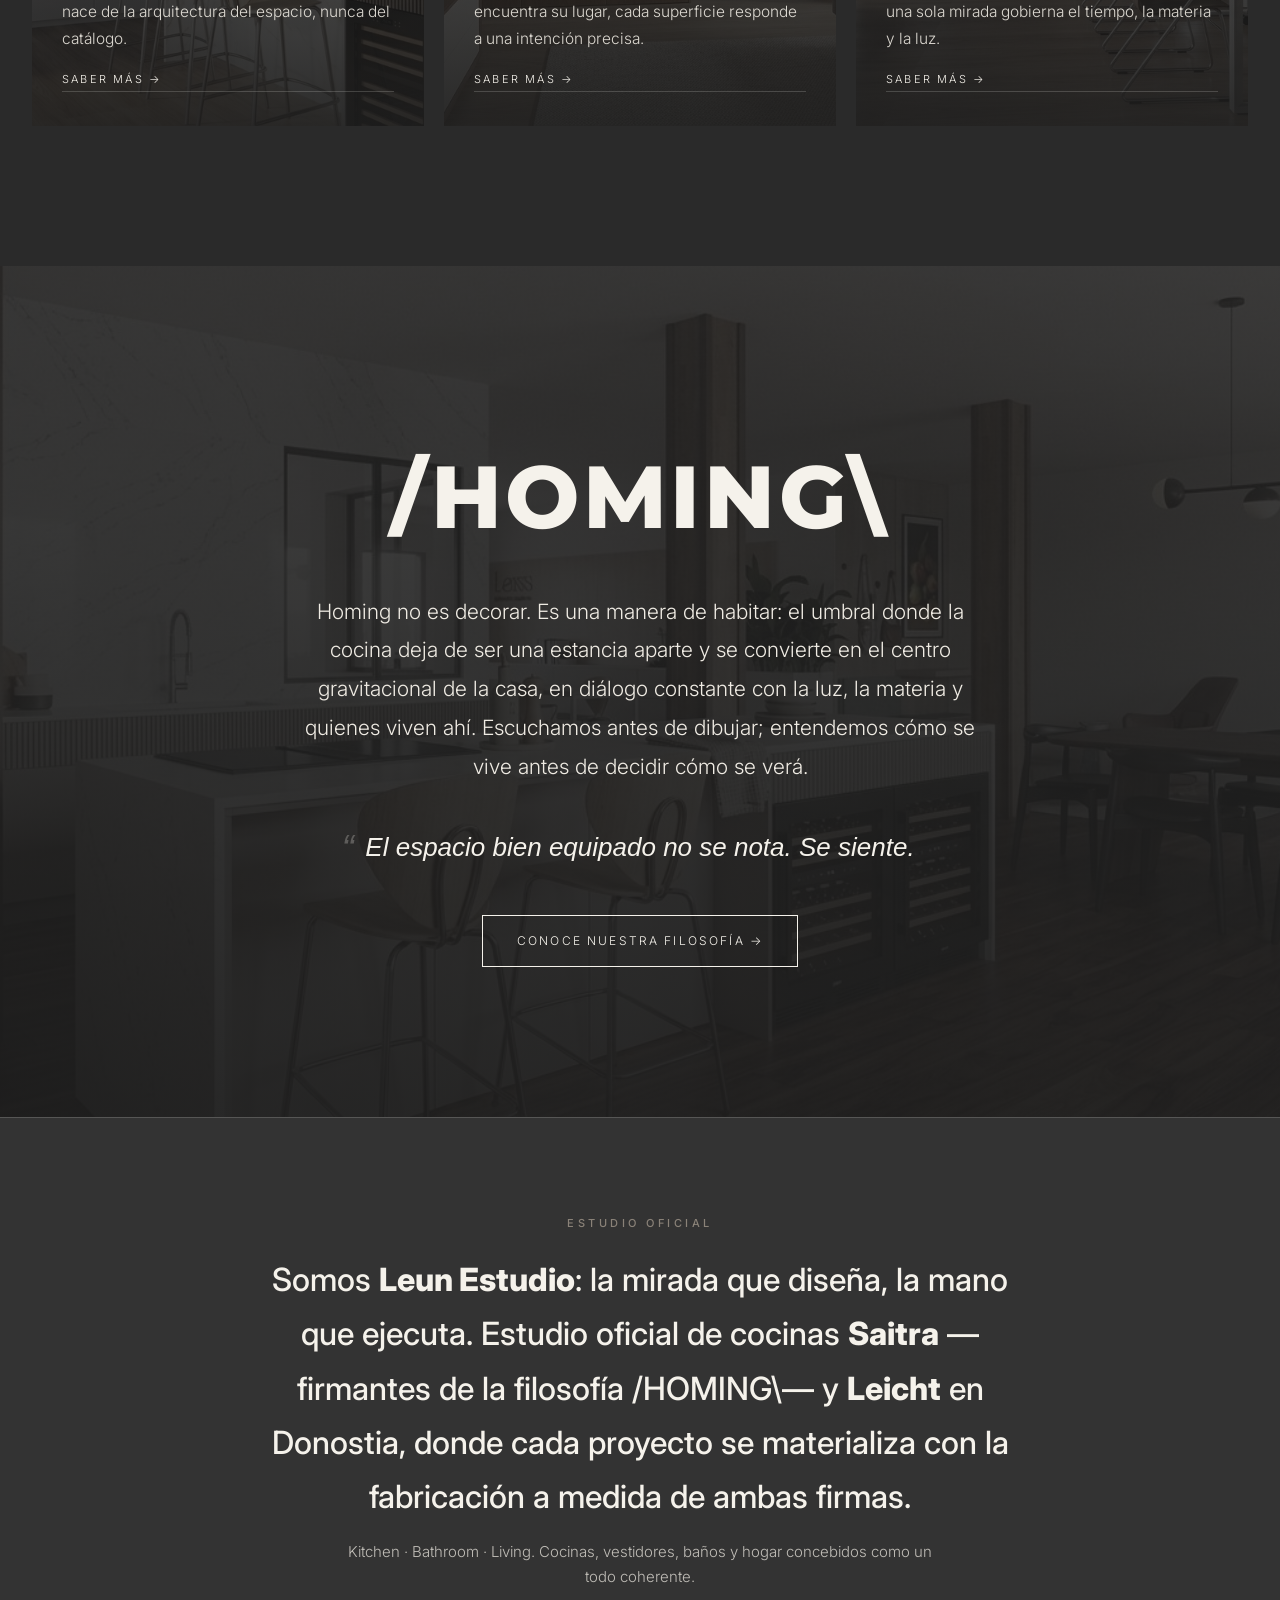
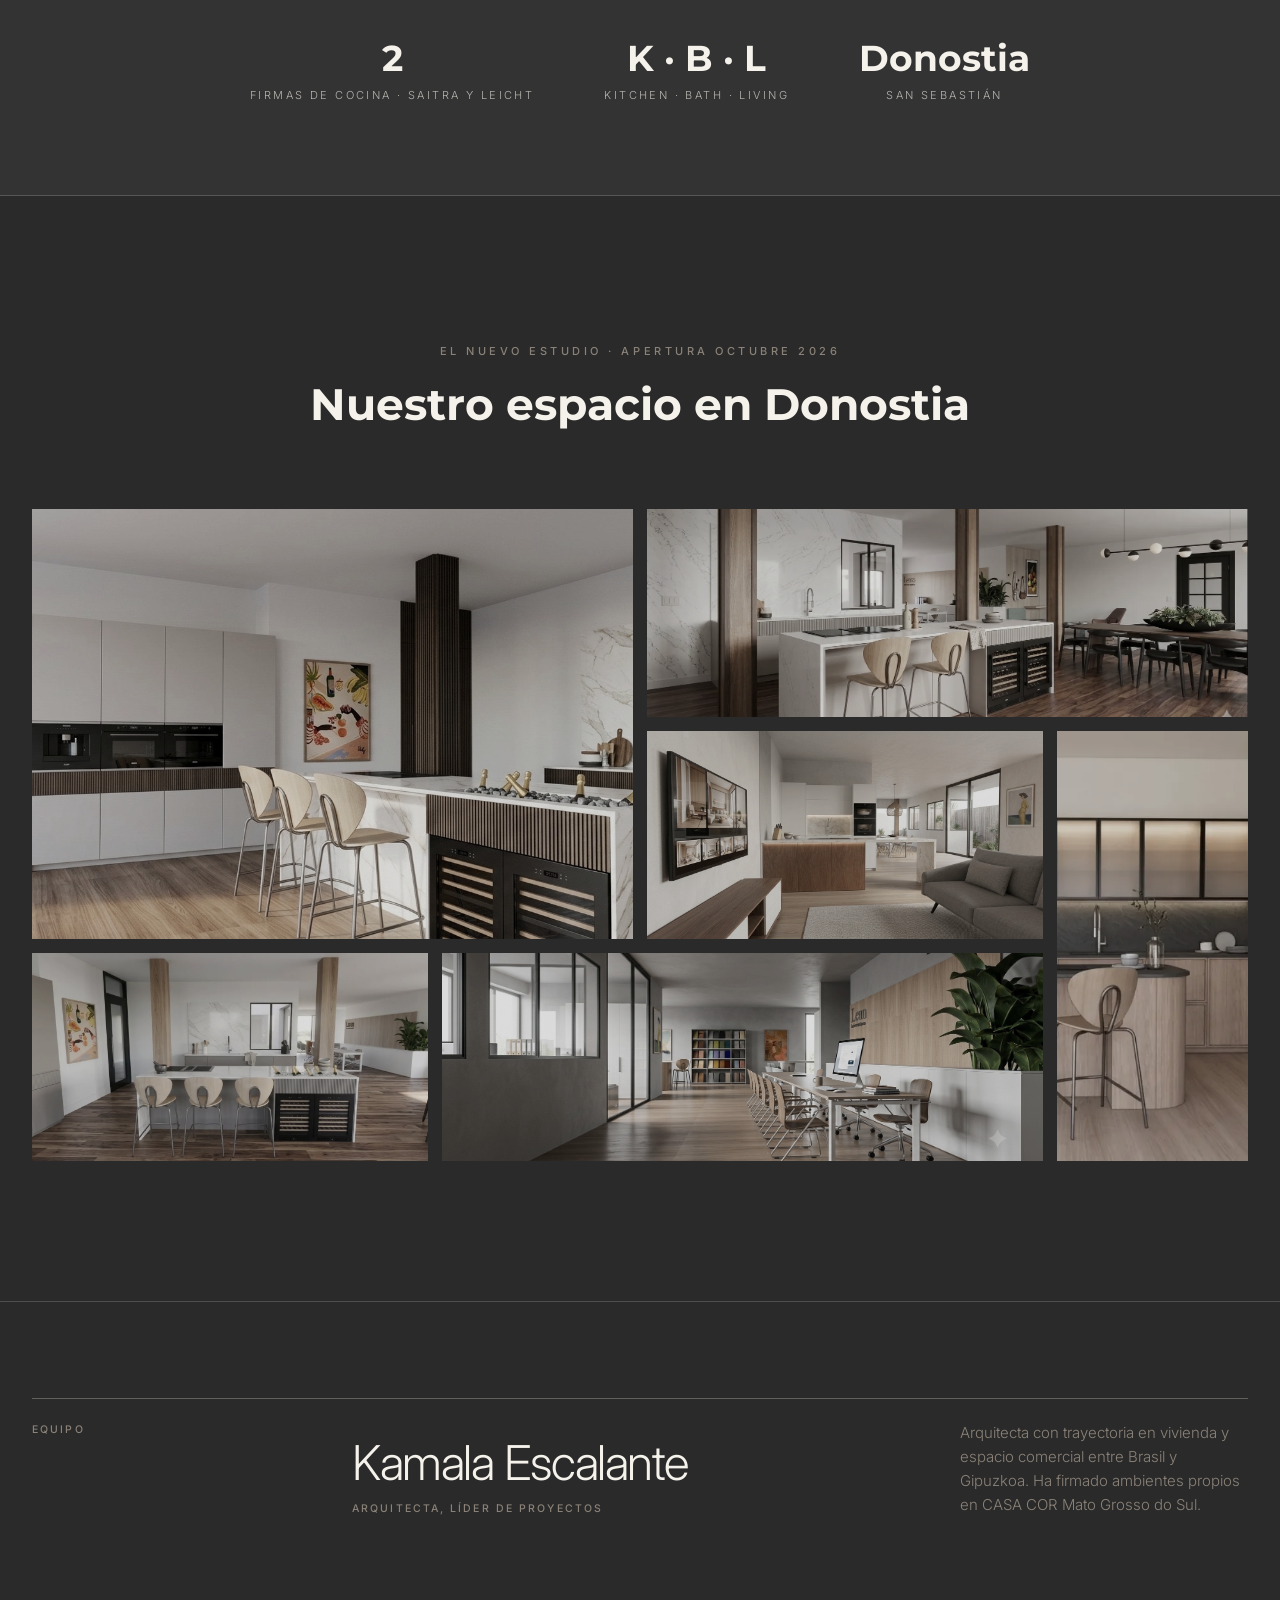
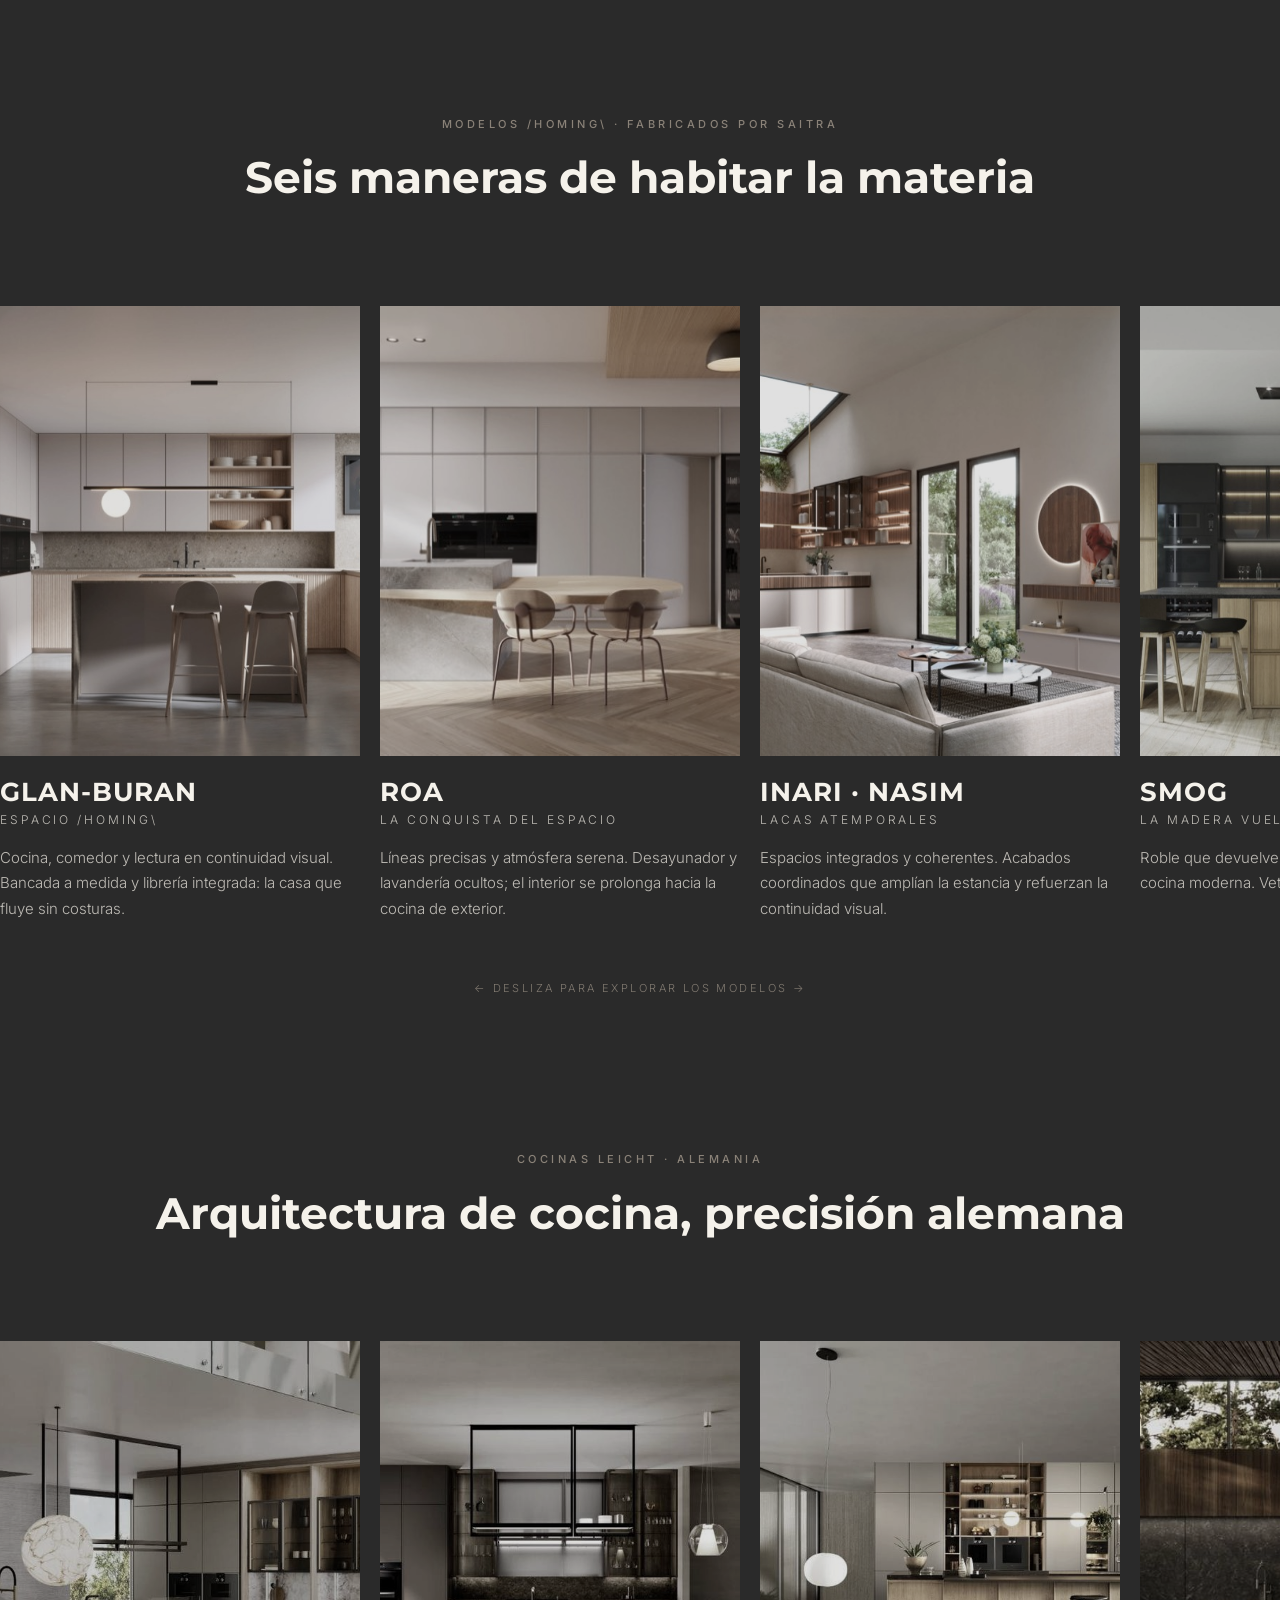
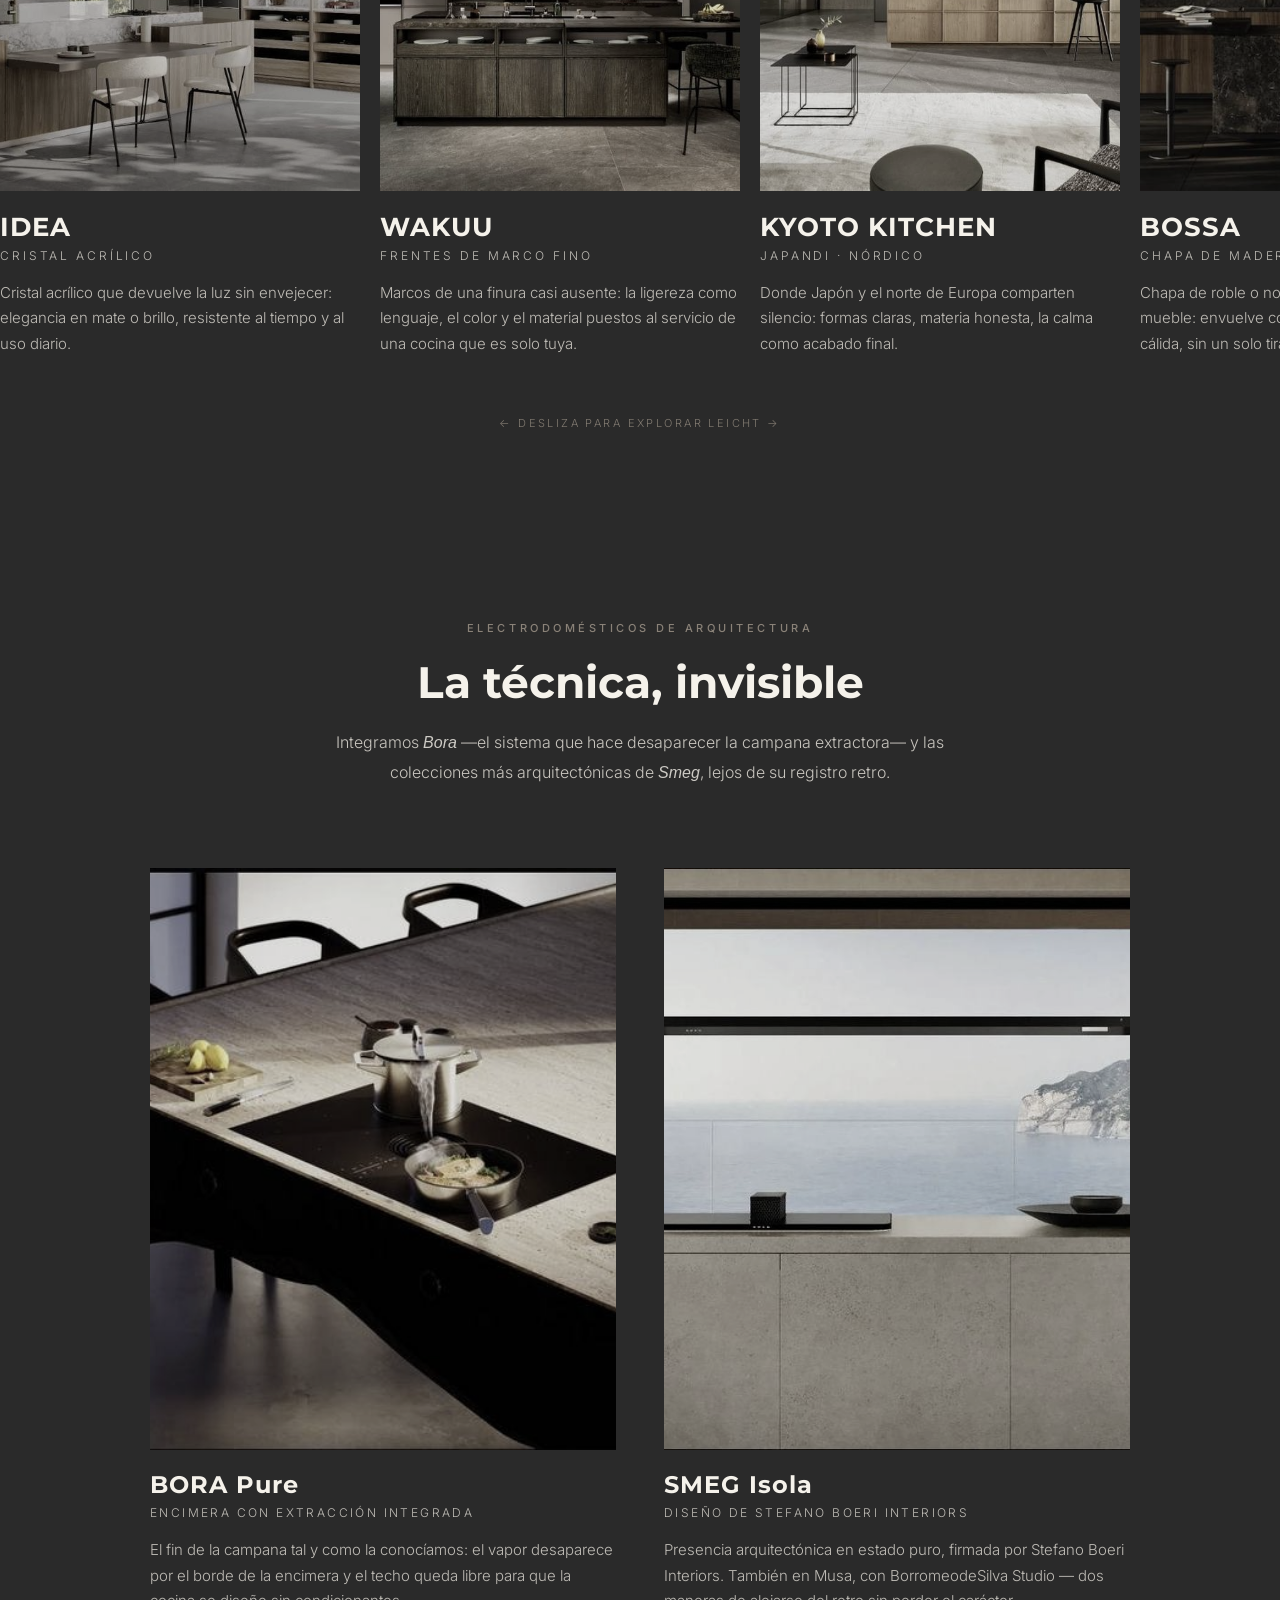
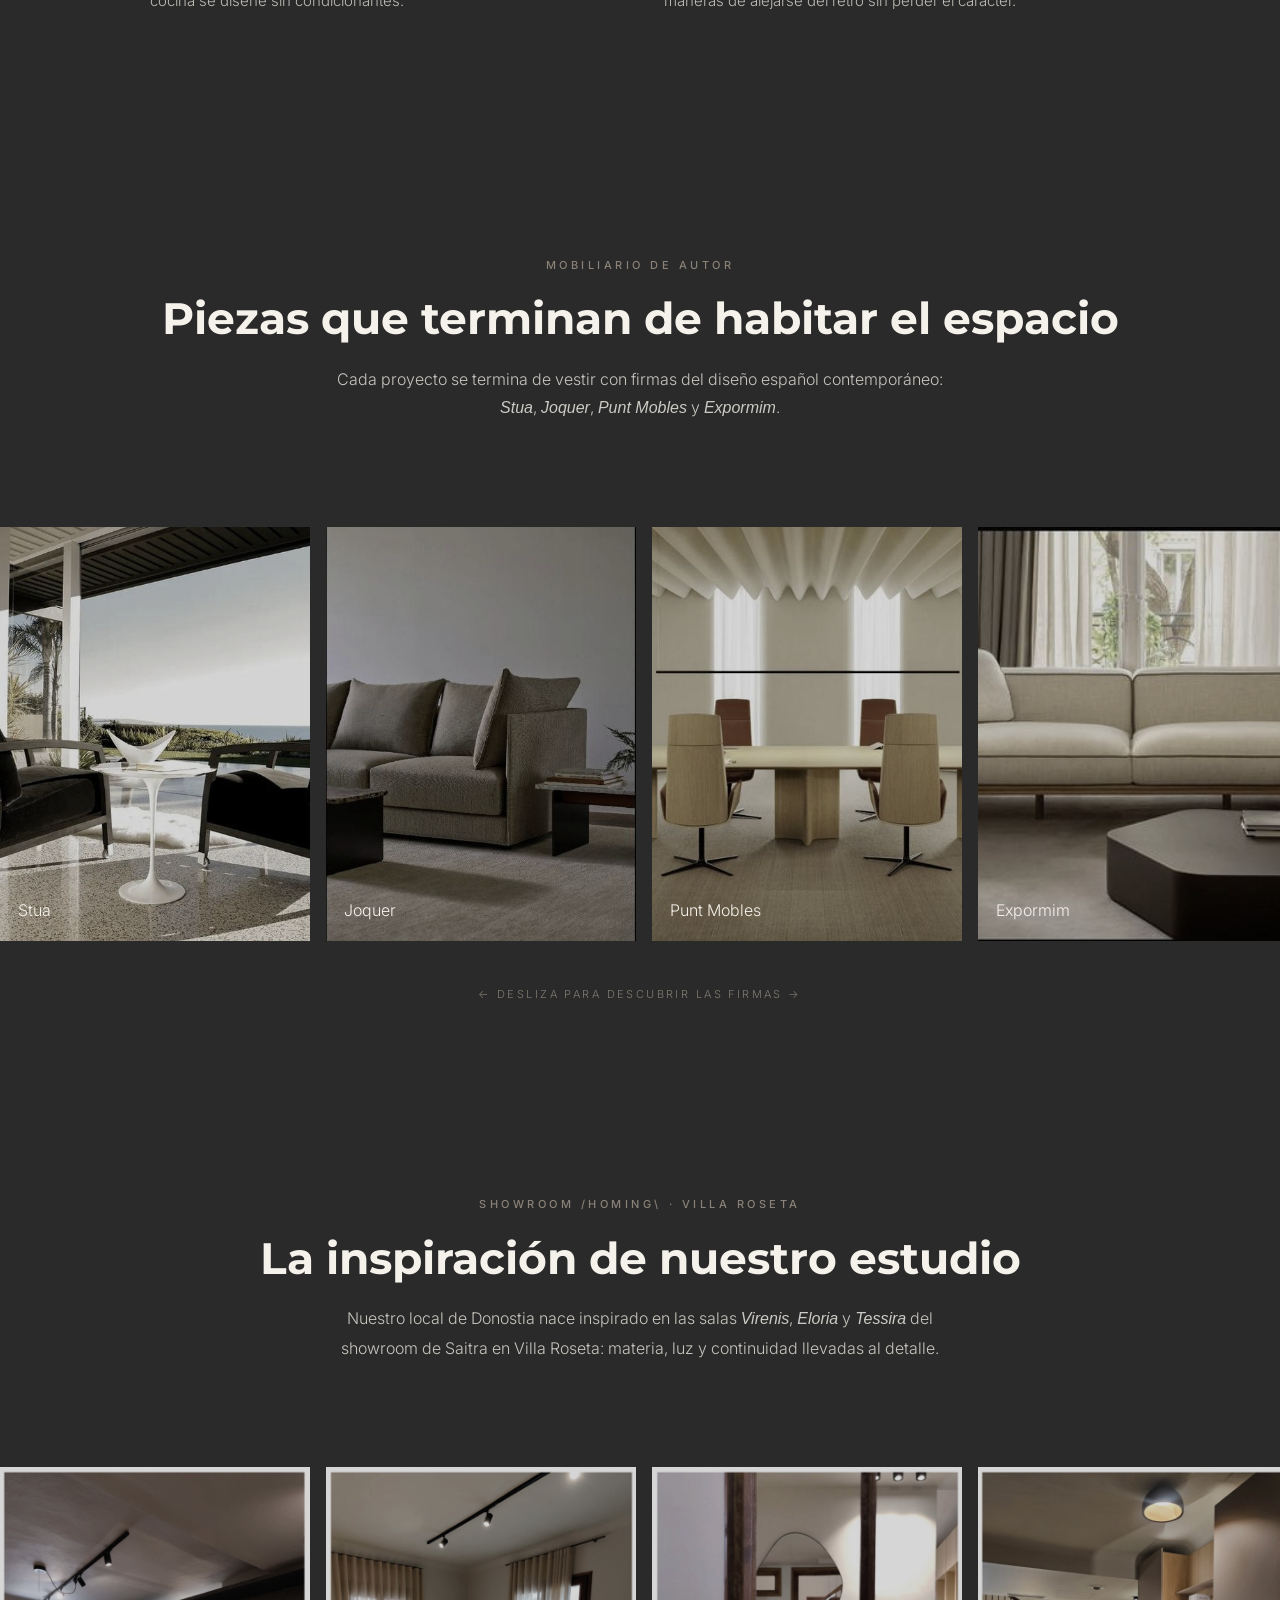
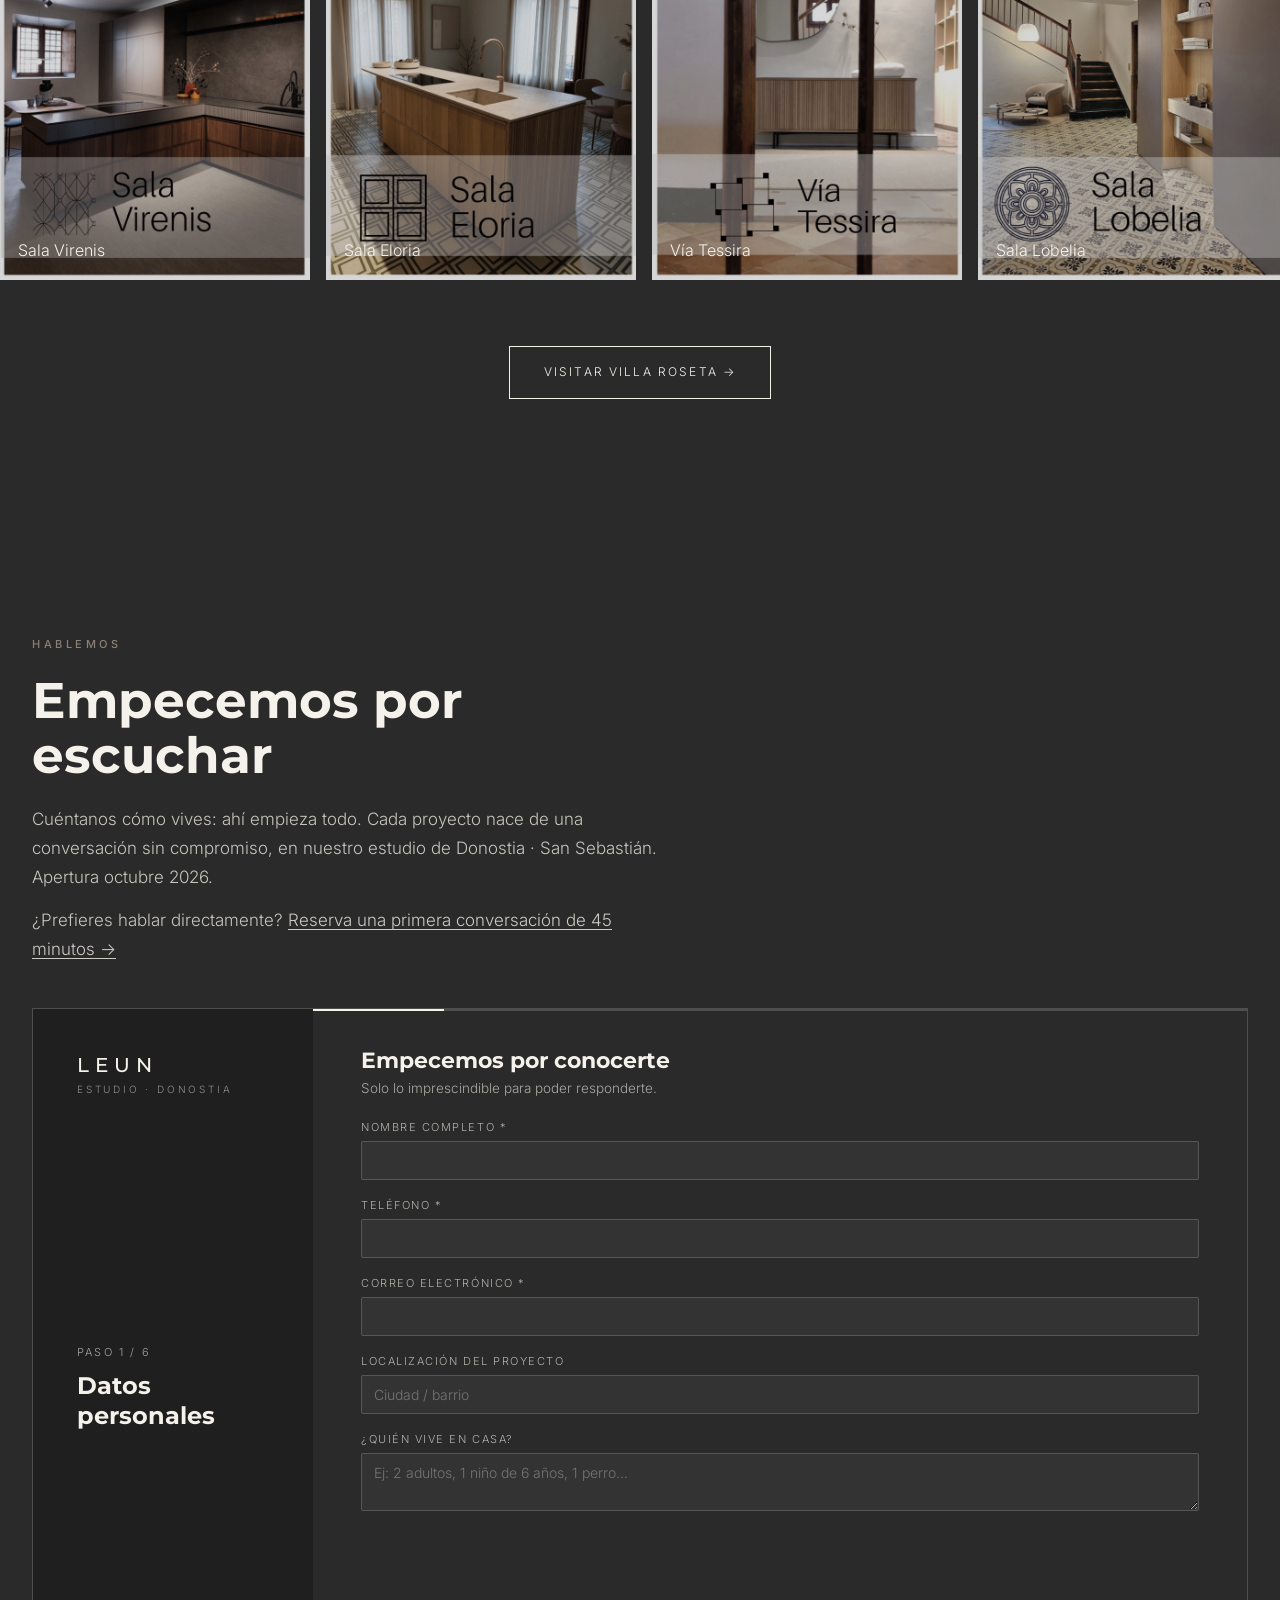
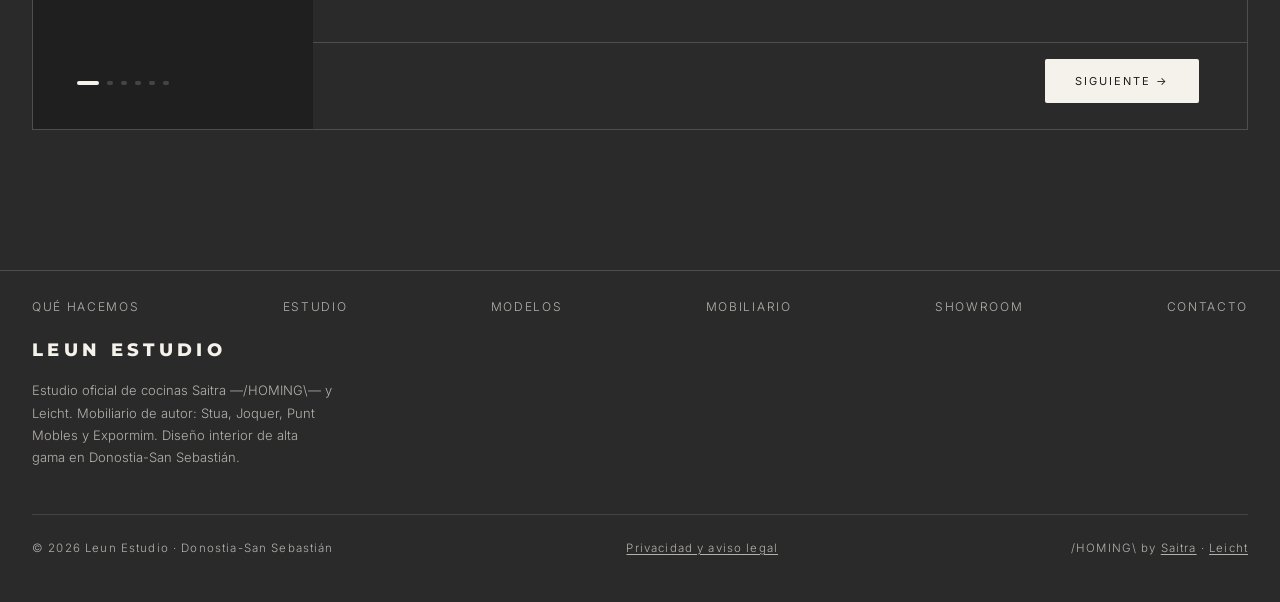
==== commit 3985786d: "BORRADOR equipo: sección Kamala Escalante en cajetín, solo texto (pendiente OK) No fusionar: pendien" ====
--- a/index.html
+++ b/index.html
@@ -207,6 +207,20 @@
     </div>
   </section>
 
+  <!-- ===================== EQUIPO =====================
+       BORRADOR: no fusionar ni publicar hasta el OK de Kamala Escalante y de Javi.
+       Solo texto, sin retrato (guía de marca v2). Cajetín: etiqueta · título · línea de texto.
+  ====================================================== -->
+  <section class="team" id="equipo" aria-labelledby="equipo-titulo">
+    <div class="wrap">
+      <div class="cajetin reveal">
+        <span class="cajetin__label">Equipo</span>
+        <h2 class="cajetin__title" id="equipo-titulo">Kamala Escalante<span class="cajetin__role">Arquitecta, líder de proyectos</span></h2>
+        <p class="cajetin__text">Arquitecta con trayectoria en vivienda y espacio comercial entre Brasil y Gipuzkoa. Ha firmado ambientes propios en CASA COR Mato Grosso do Sul.</p>
+      </div>
+    </div>
+  </section>
+
   <!-- ===================== ANTES / DESPUÉS (reservado) =====================
        Sección comparador antes/después: lista para activar cuando haya
        fotografías reales de una reforma. El CSS (.ba*) y el JS ya están
--- a/css/style.css
+++ b/css/style.css
@@ -88,7 +88,10 @@
 .hero h1{
   font-size:clamp(56px,12vw,124px);color:var(--ink);letter-spacing:.1em;
   font-weight:800;padding-left:.1em;
+  display:flex;flex-direction:column;align-items:center;gap:22px;
   opacity:0;animation:fadeUp 1.4s cubic-bezier(.16,.7,.3,1) .2s forwards}
+.hero-mark__iso{height:clamp(64px,10vw,110px);width:auto;display:block}
+.hero-mark__word{height:clamp(16px,2.4vw,26px);width:auto;display:block}
 .hero .sub{font-family:'Inter',sans-serif;font-size:clamp(13px,1.4vw,16px);font-weight:400;color:var(--ink-soft);opacity:.85;letter-spacing:.12em;margin-top:14px;
   opacity:0;animation:fadeUp 1.4s cubic-bezier(.16,.7,.3,1) .55s forwards}
 .hero .sub i{font-style:italic;color:var(--ink)}
@@ -154,6 +157,15 @@
 .stat .lab{font-size:11px;letter-spacing:.22em;text-transform:uppercase;color:var(--ink-soft);opacity:.7;margin-top:10px}
 
 /* ---------- PORTAFOLIO (CSS GRID MAGAZINE) ---------- */
+/* ===== EQUIPO · cajetín (BORRADOR: pendiente OK de Kamala Escalante y de Javi) ===== */
+.team{padding:96px 0;border-top:1px solid var(--line)}
+.cajetin{display:grid;grid-template-columns:1fr;gap:18px;border-top:1px solid rgba(239,235,227,.28);padding-top:22px}
+.team .cajetin__label{font-family:'Inter',sans-serif;font-size:10.5px;font-weight:500;letter-spacing:.2em;text-transform:uppercase;color:var(--accent)}
+.team .cajetin__title{font-family:'Inter',sans-serif;font-weight:300;font-size:clamp(30px,4.4vw,48px);letter-spacing:-.03em;line-height:1.05;color:var(--ink)}
+.team .cajetin__role{display:block;margin-top:14px;font-size:10.5px;font-weight:500;letter-spacing:.2em;text-transform:uppercase;line-height:1.4;color:var(--accent)}
+.team .cajetin__text{font-size:15px;line-height:1.6;color:var(--accent);max-width:60ch}
+@media(min-width:861px){.cajetin{grid-template-columns:1fr 2fr 1fr;gap:32px;align-items:end}.team .cajetin__label{align-self:start}}
+
 .portfolio{padding:96px 0 100px}
 .portfolio-grid{display:grid;grid-template-columns:1fr;gap:14px;grid-auto-rows:200px}
 .proj{position:relative;overflow:hidden;cursor:pointer;background:var(--surface0);aspect-ratio:4/3}
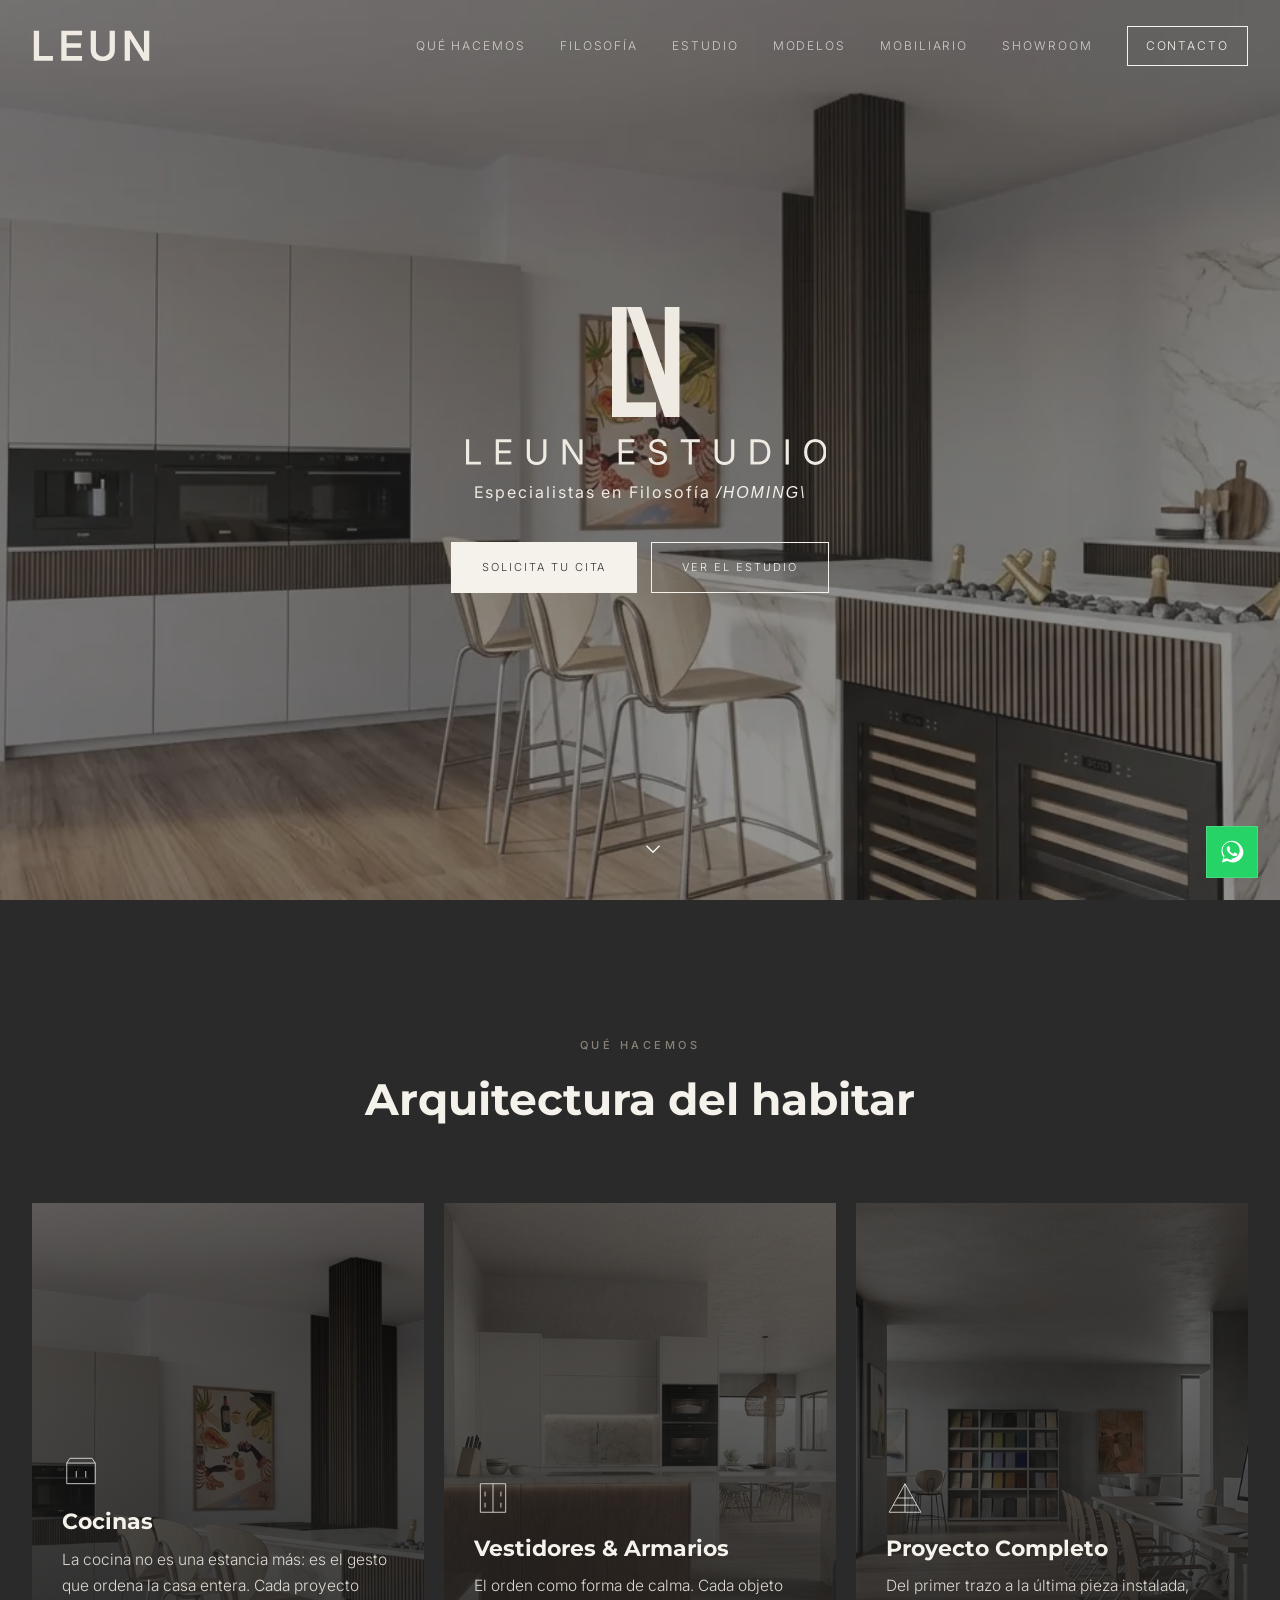
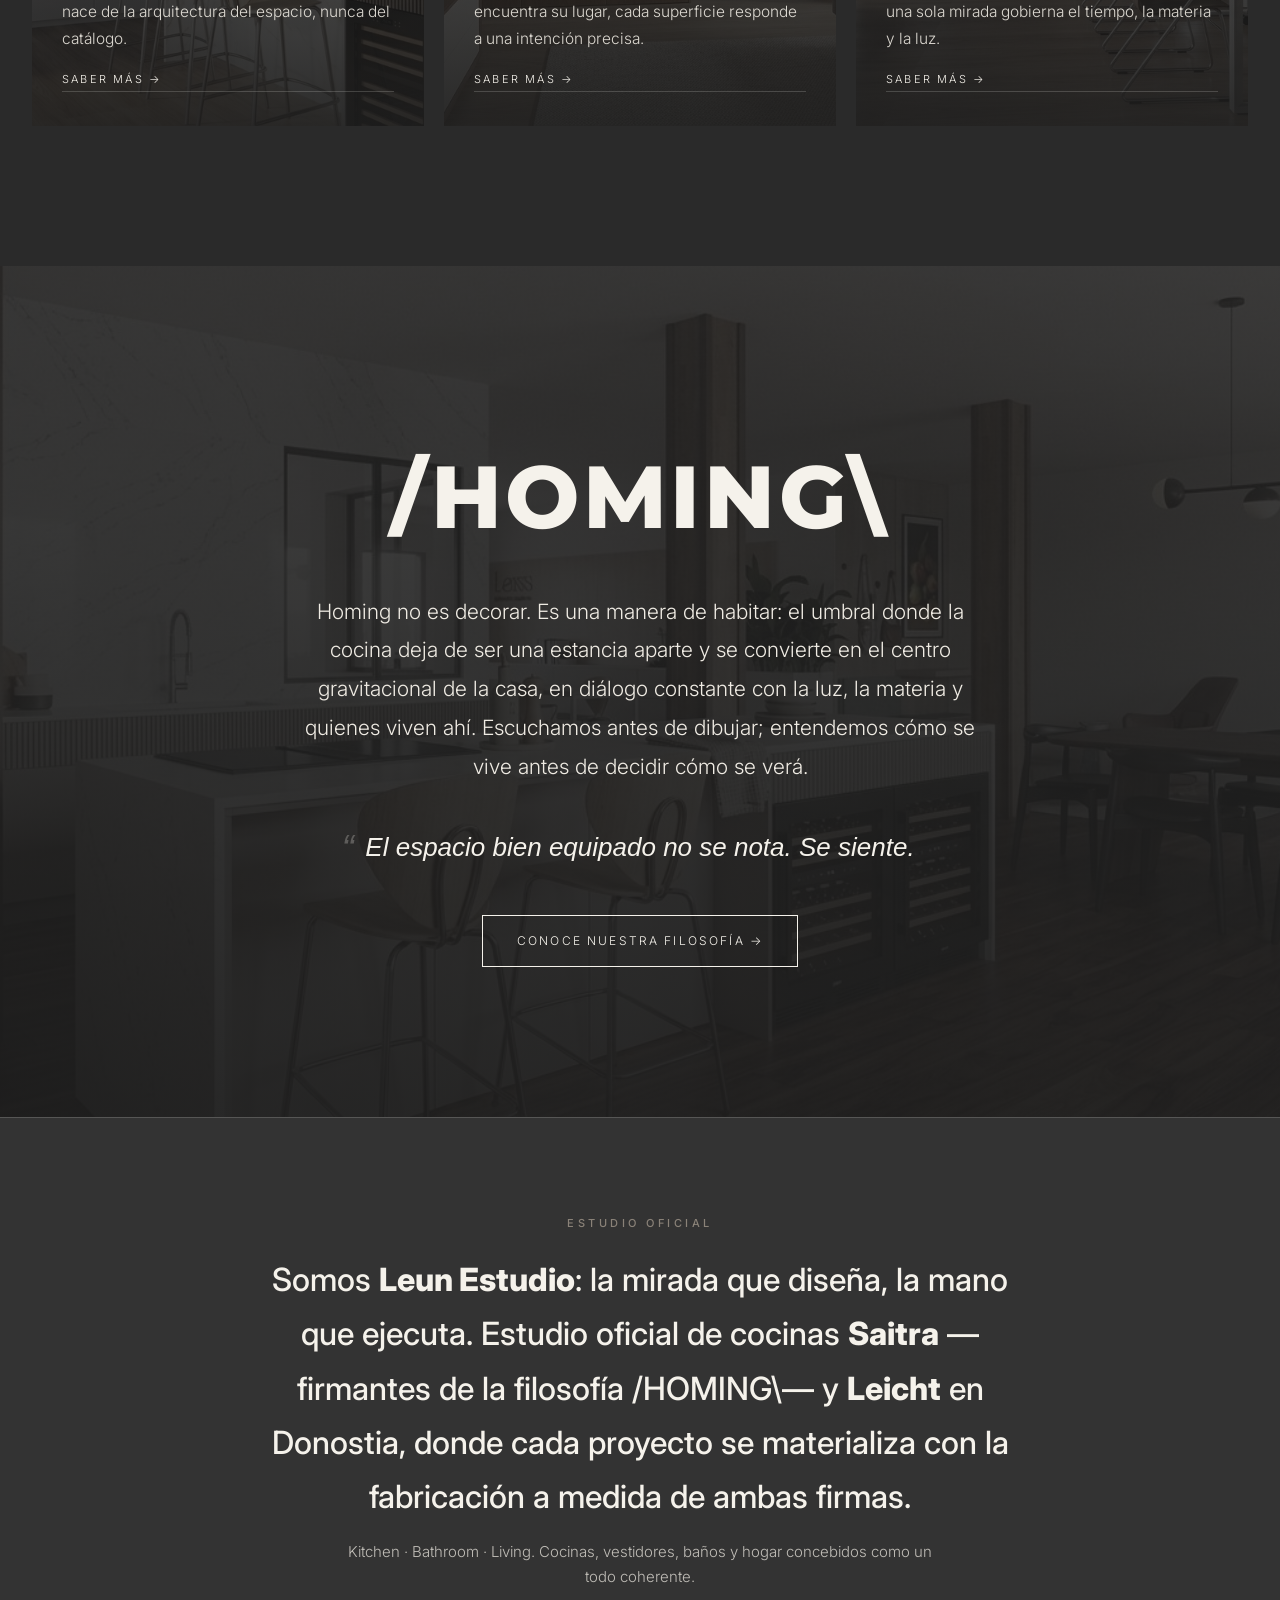
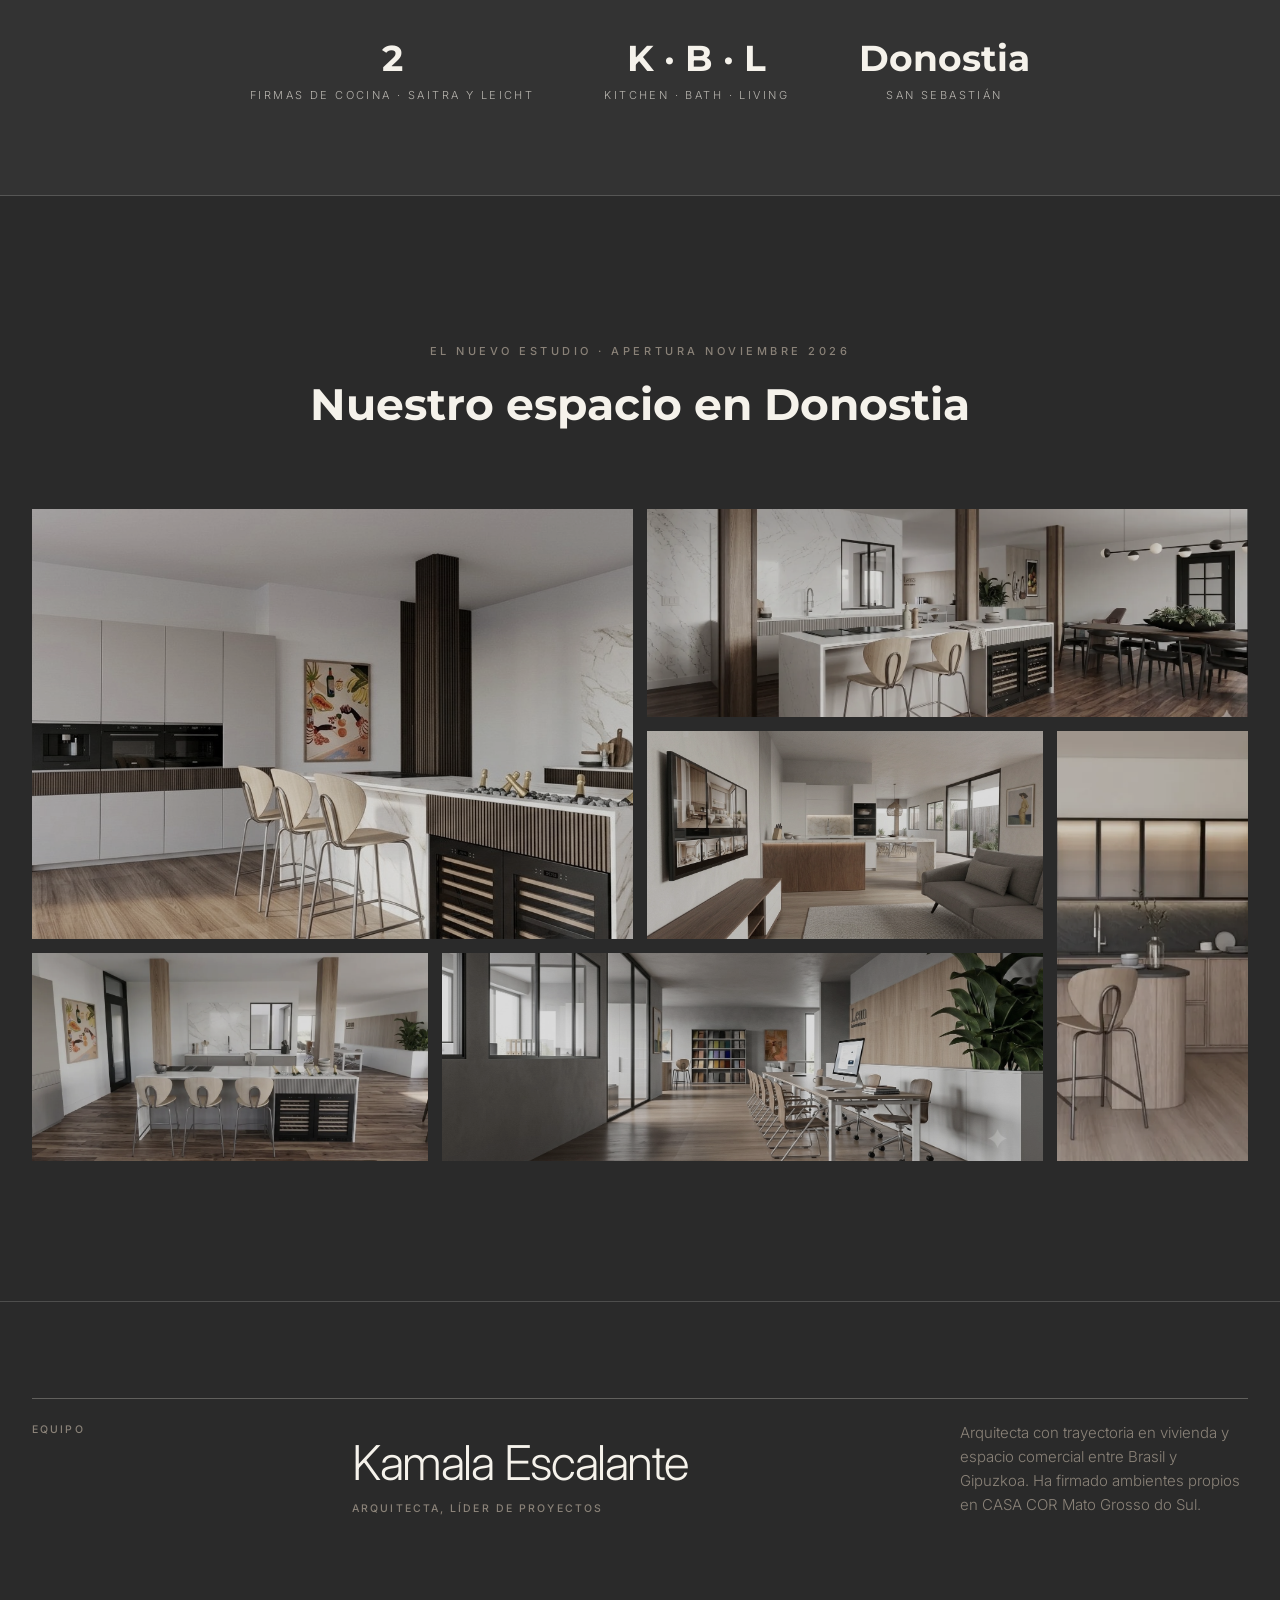
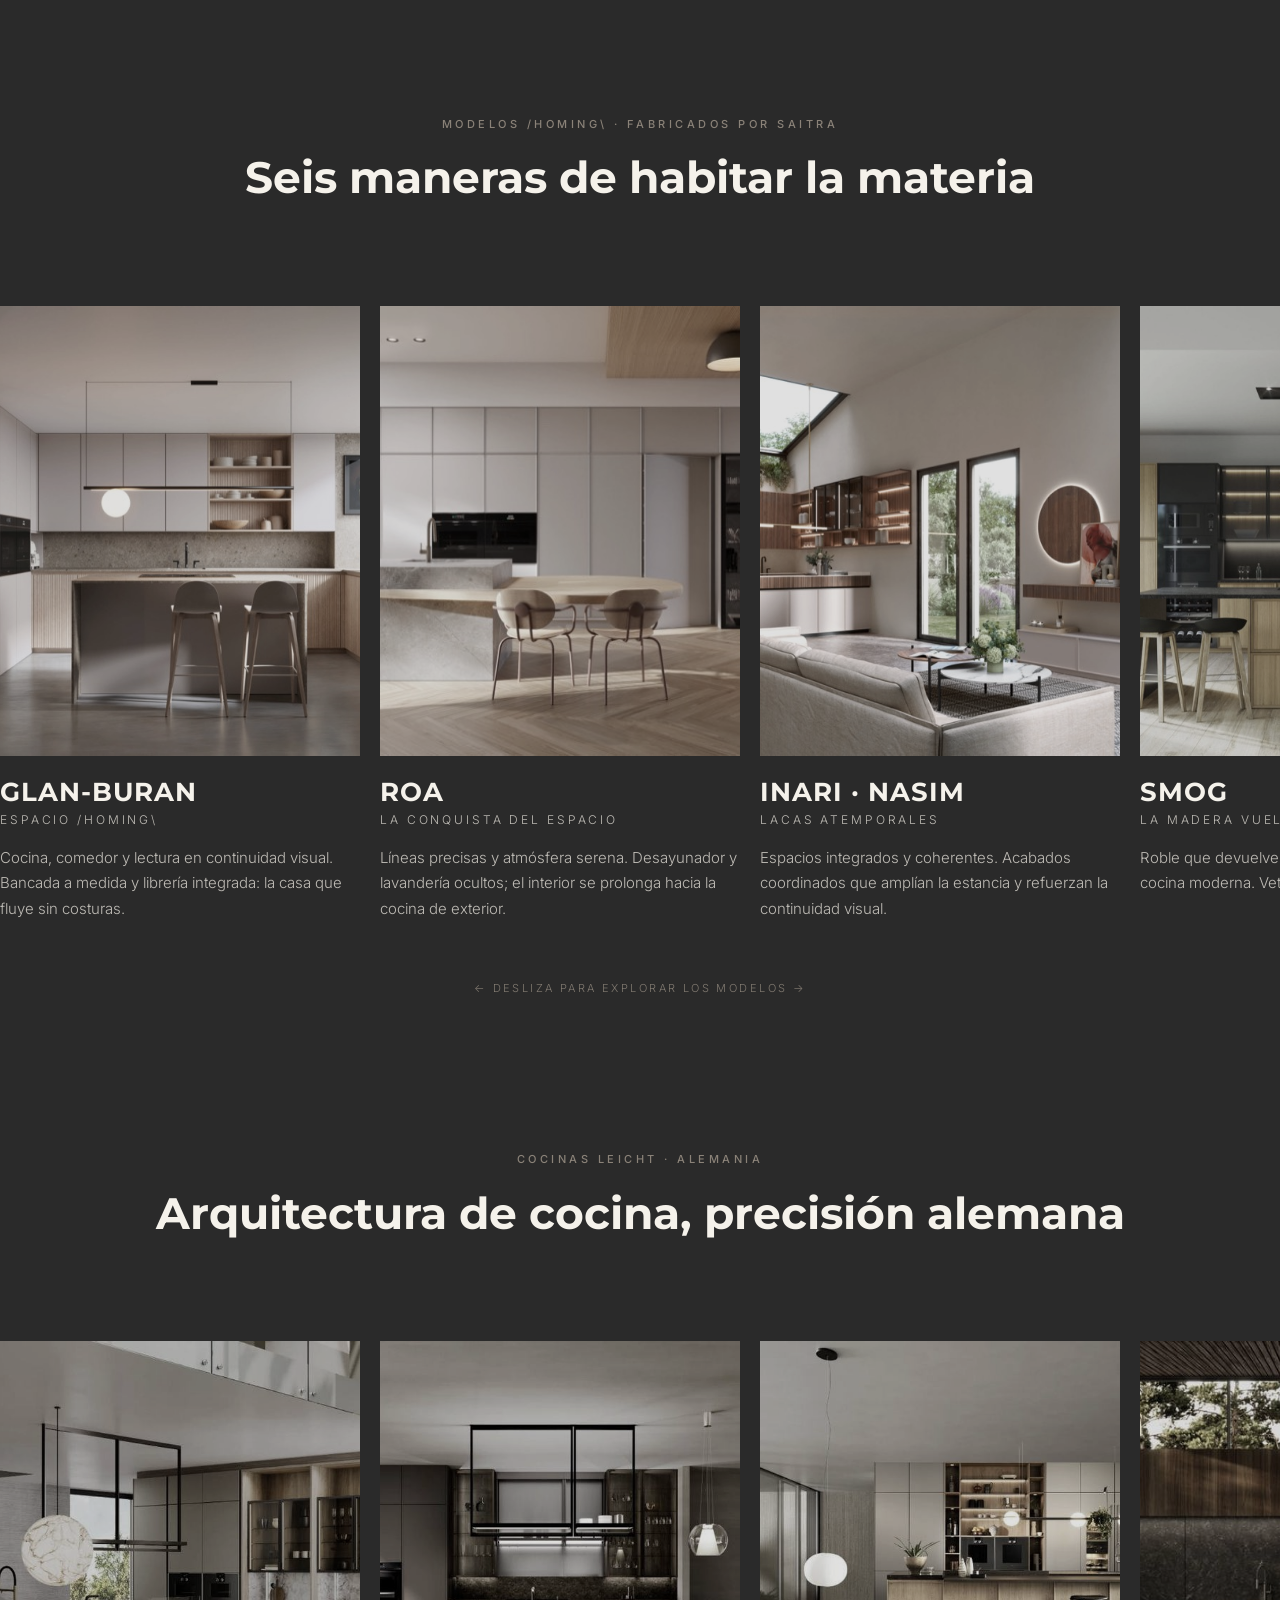
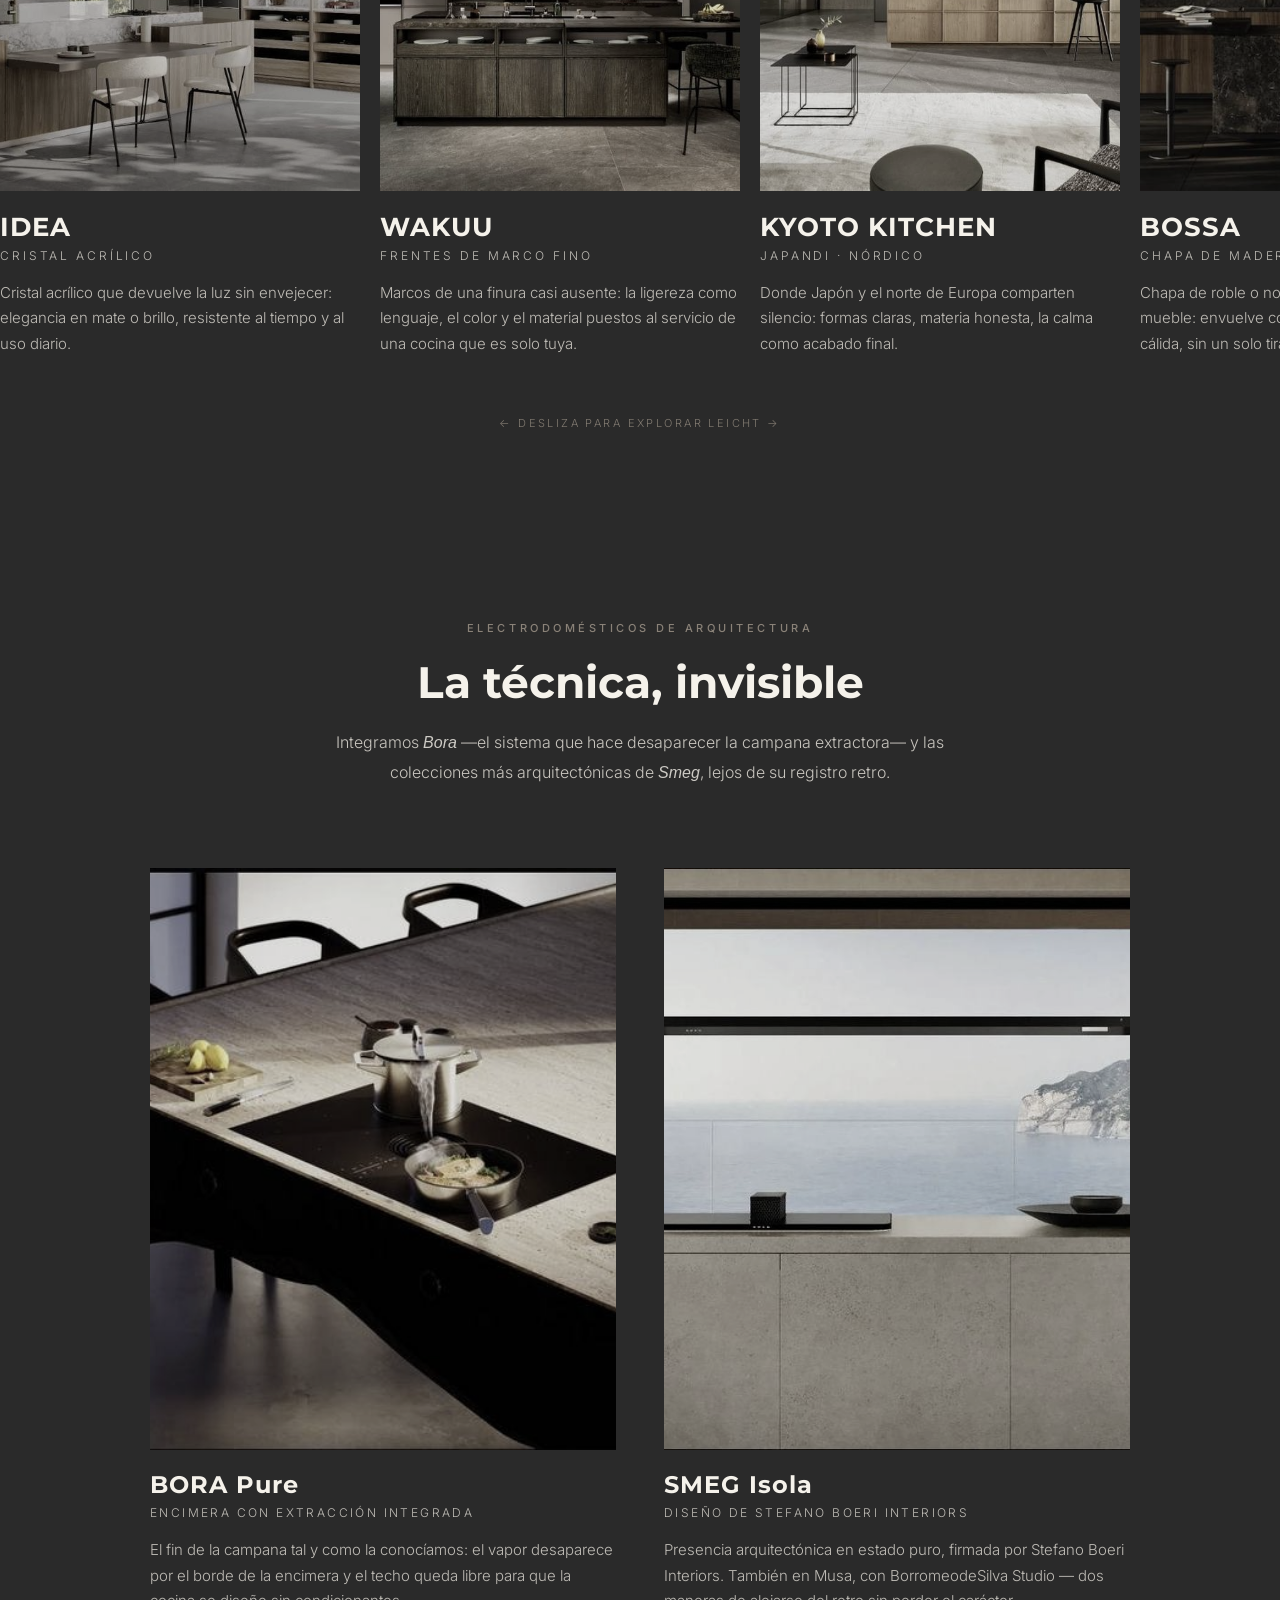
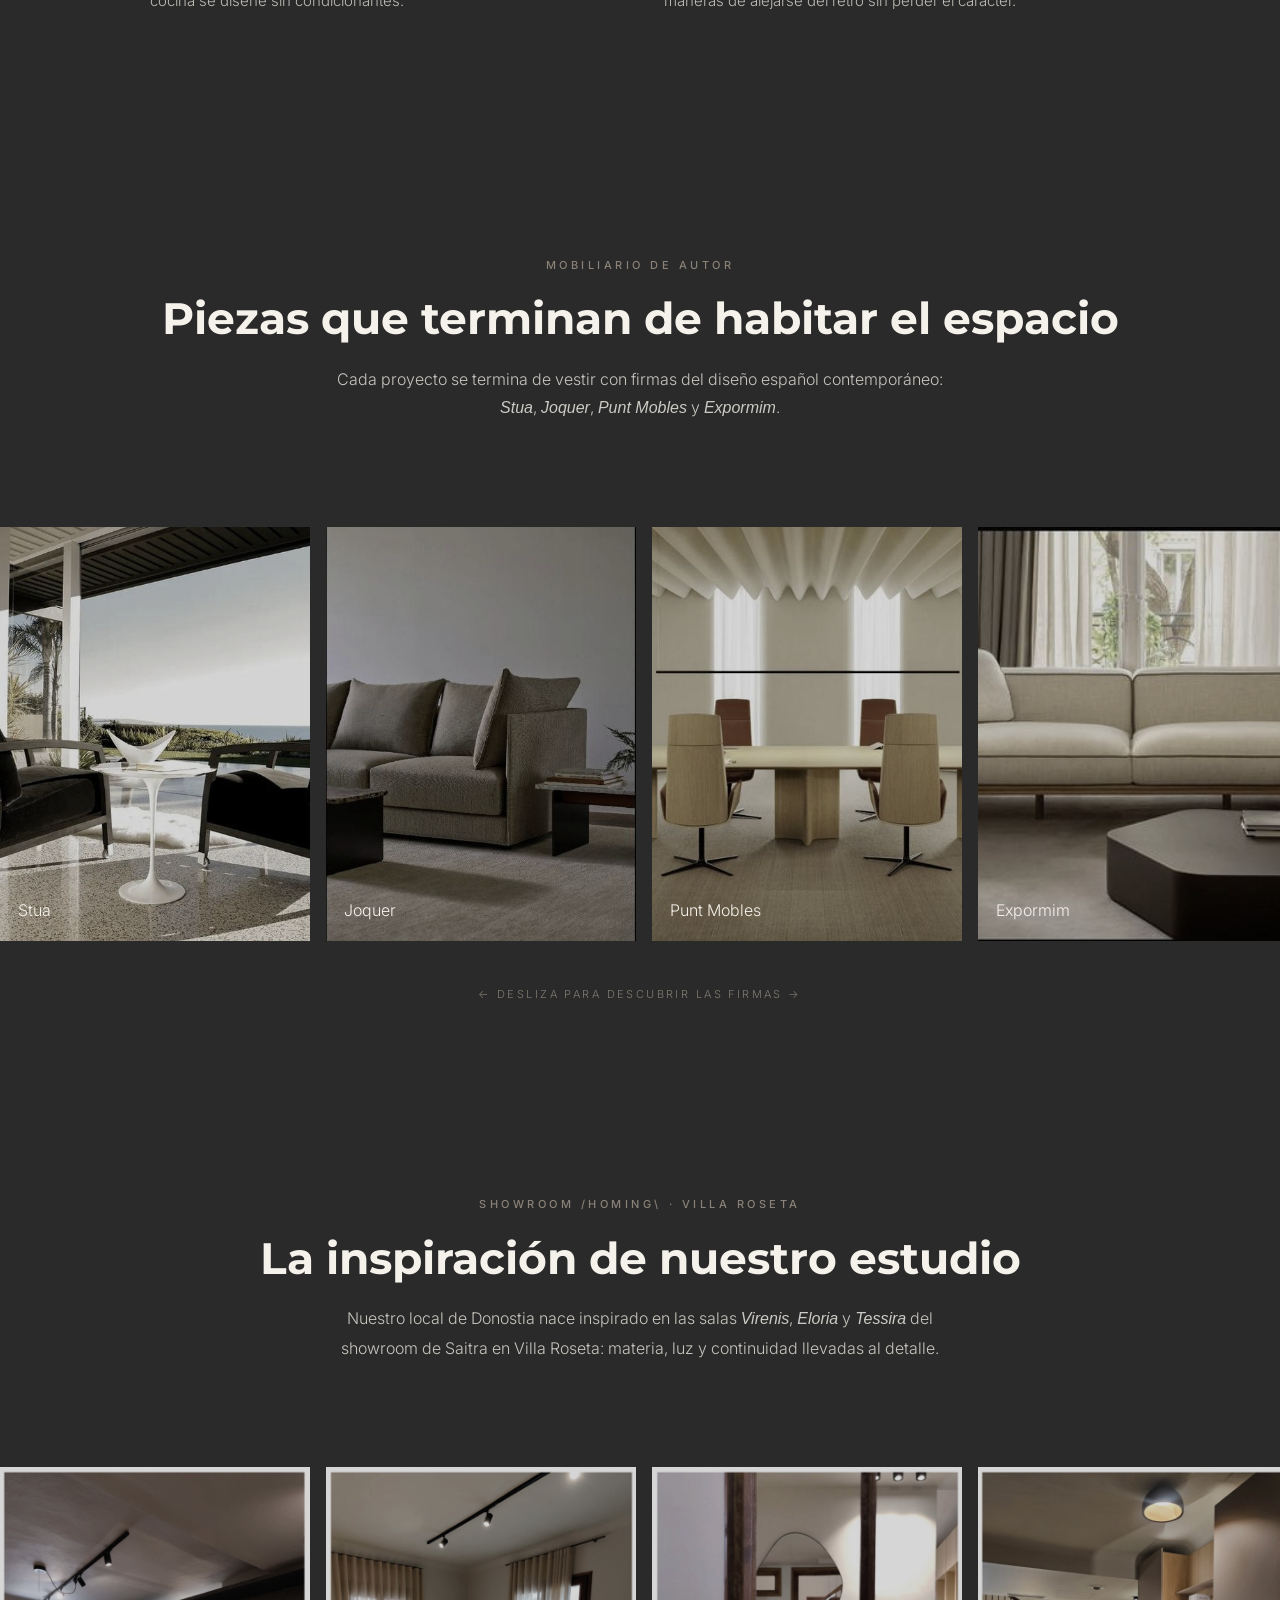
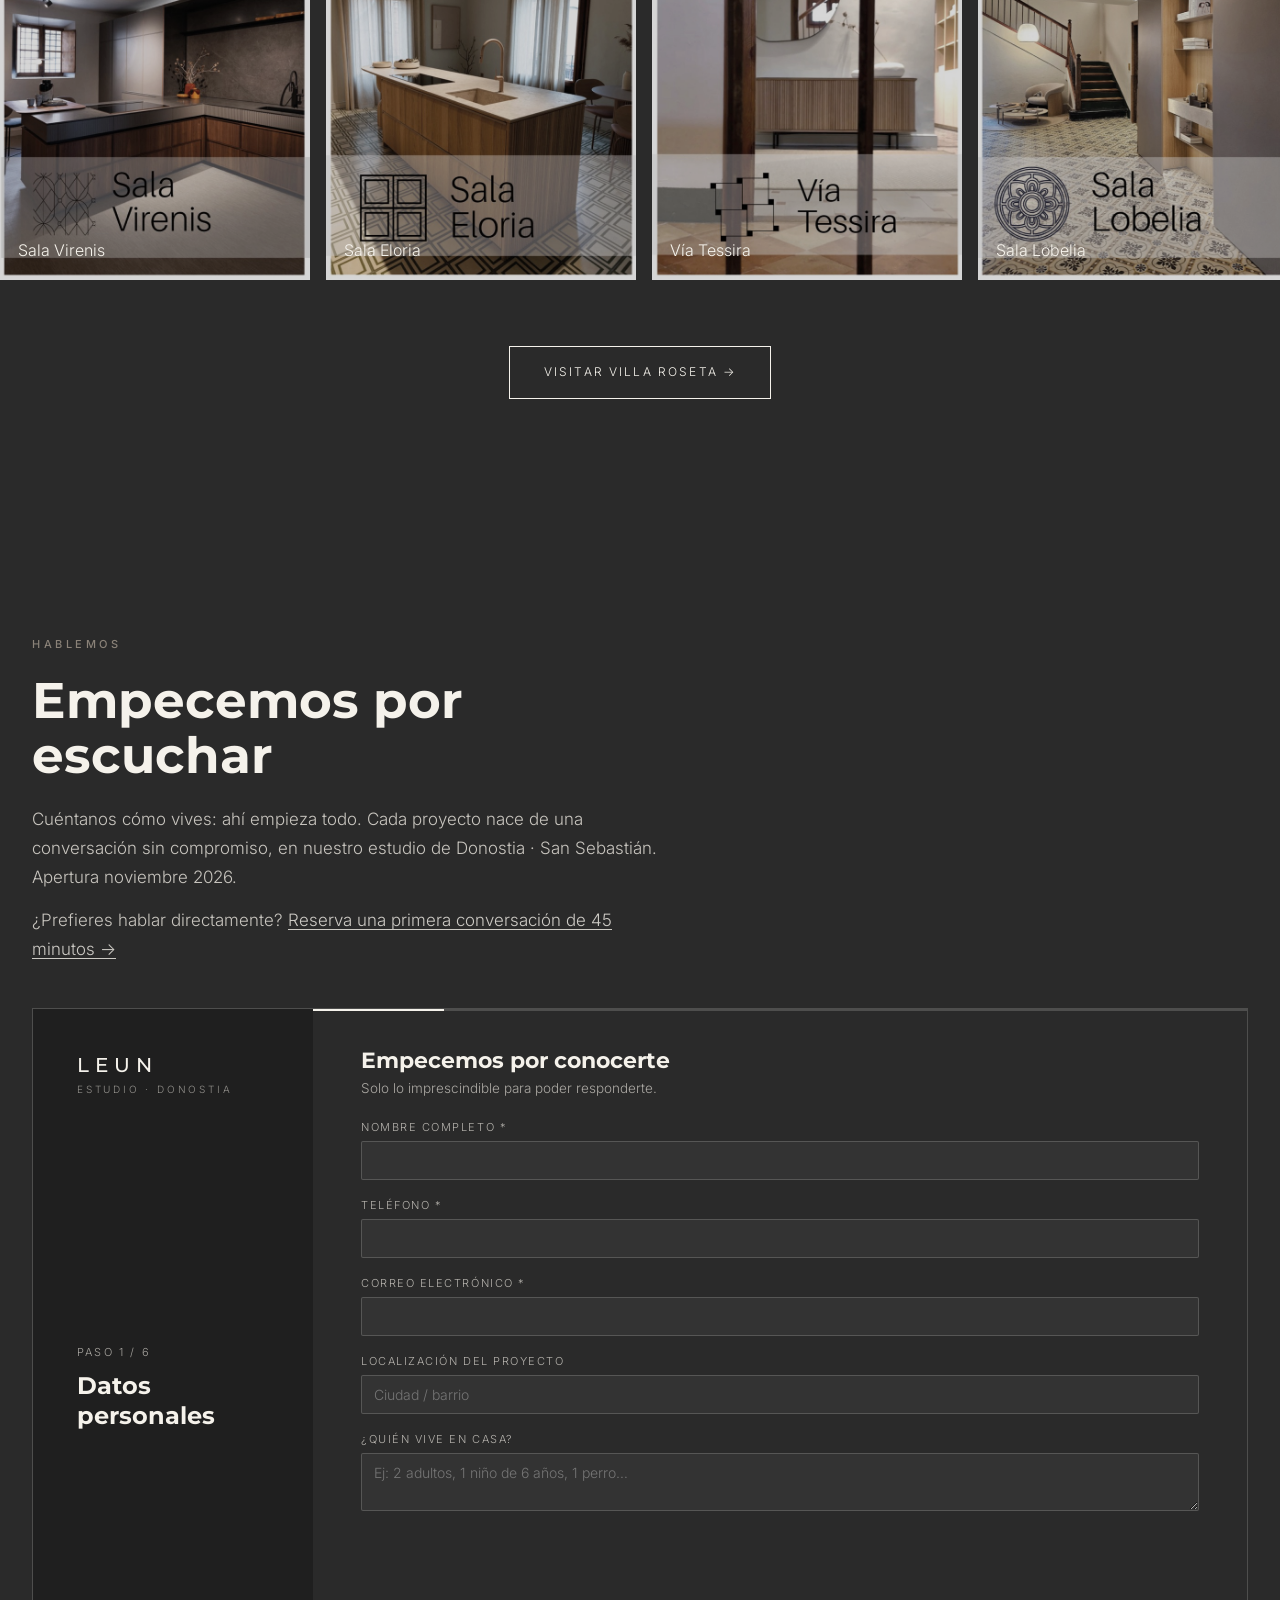
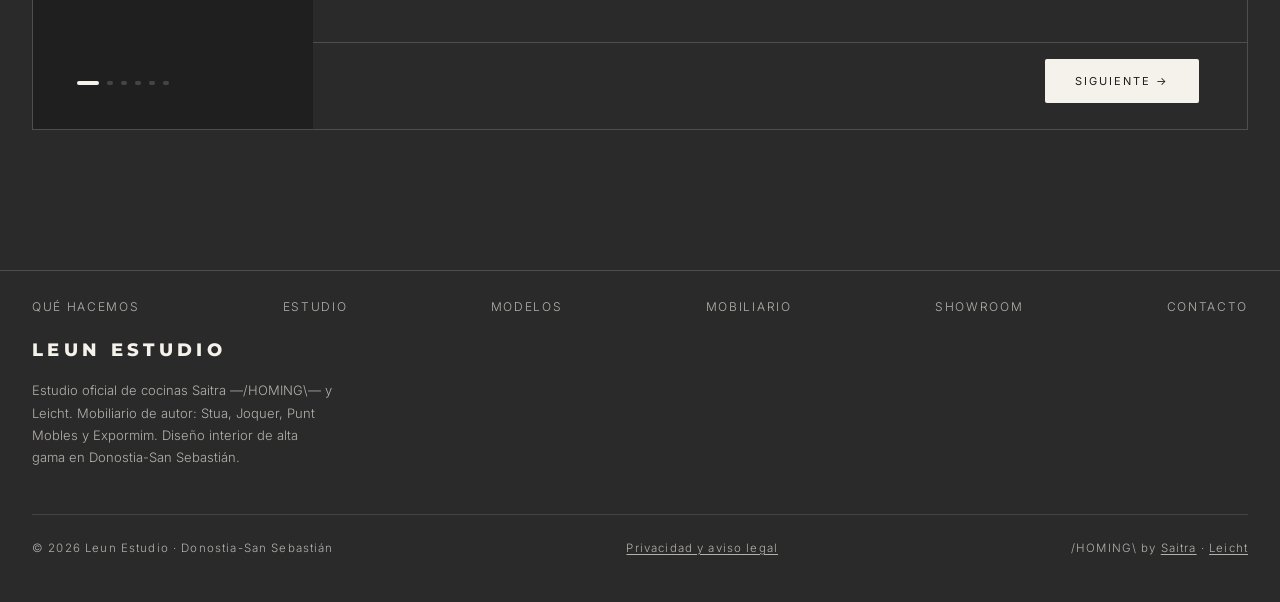
==== commit c3e2adc3: "Apertura del showroom: noviembre 2026" ====
--- a/index.html
+++ b/index.html
@@ -6,7 +6,7 @@
 
 <!-- ===================== SEO ===================== -->
 <title>Leun Estudio · Cocinas y vestidores de alta gama en Donostia | /HOMING\ by Saitra</title>
-<meta name="description" content="Estudio de interiorismo de alta gama en Donostia-San Sebastián especializado en cocinas, vestidores y equipamiento del hogar. Estudio oficial /HOMING\ by Saitra. Apertura octubre 2026.">
+<meta name="description" content="Estudio de interiorismo de alta gama en Donostia-San Sebastián especializado en cocinas, vestidores y equipamiento del hogar. Estudio oficial /HOMING\ by Saitra. Apertura noviembre 2026.">
 <meta name="keywords" content="interiorismo Donostia, cocinas a medida San Sebastián, vestidores Gipuzkoa, reformas alta gama, diseño de cocinas, HOMING Saitra, Leun Estudio">
 <meta name="author" content="Leun Estudio">
 <meta name="robots" content="index, follow, max-image-preview:large">
@@ -175,7 +175,7 @@
   <section class="portfolio" id="portfolio">
     <div class="wrap">
       <div class="section-head reveal">
-        <span class="eyebrow">El nuevo estudio · Apertura octubre 2026</span>
+        <span class="eyebrow">El nuevo estudio · Apertura noviembre 2026</span>
         <h2>Nuestro espacio en Donostia</h2>
       </div>
       <div class="portfolio-grid">
@@ -372,7 +372,7 @@
       <div class="contact-intro reveal">
         <span class="eyebrow">Hablemos</span>
         <h2>Empecemos por escuchar</h2>
-        <p class="lead">Cuéntanos cómo vives: ahí empieza todo. Cada proyecto nace de una conversación sin compromiso, en nuestro estudio de Donostia · San Sebastián. Apertura octubre 2026.</p>
+        <p class="lead">Cuéntanos cómo vives: ahí empieza todo. Cada proyecto nace de una conversación sin compromiso, en nuestro estudio de Donostia · San Sebastián. Apertura noviembre 2026.</p>
         <p class="lead" style="margin-top:14px">¿Prefieres hablar directamente? <a href="https://calendly.com/iguainlopez/primera-conversacion-leun-interiorismo" target="_blank" rel="noopener">Reserva una primera conversación de 45 minutos →</a></p>
       </div>
       <div class="form-embed reveal d1">
